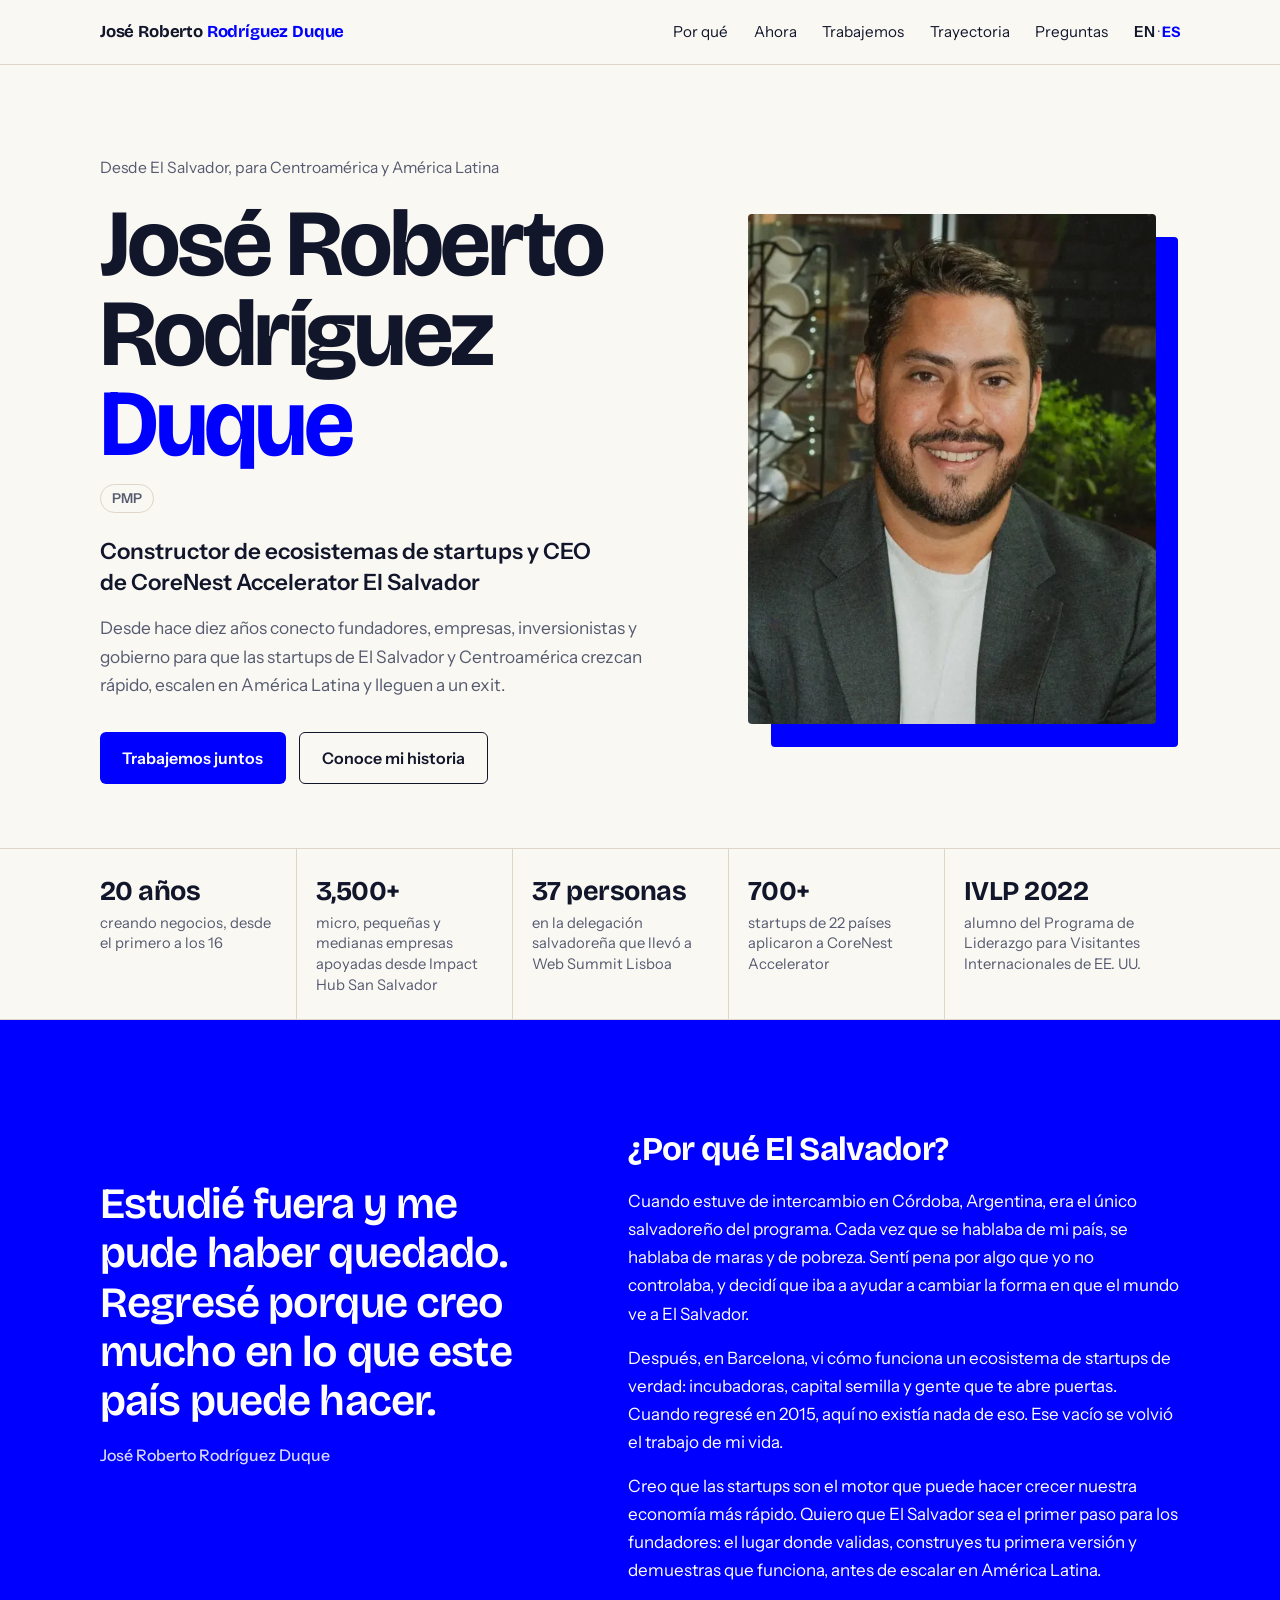
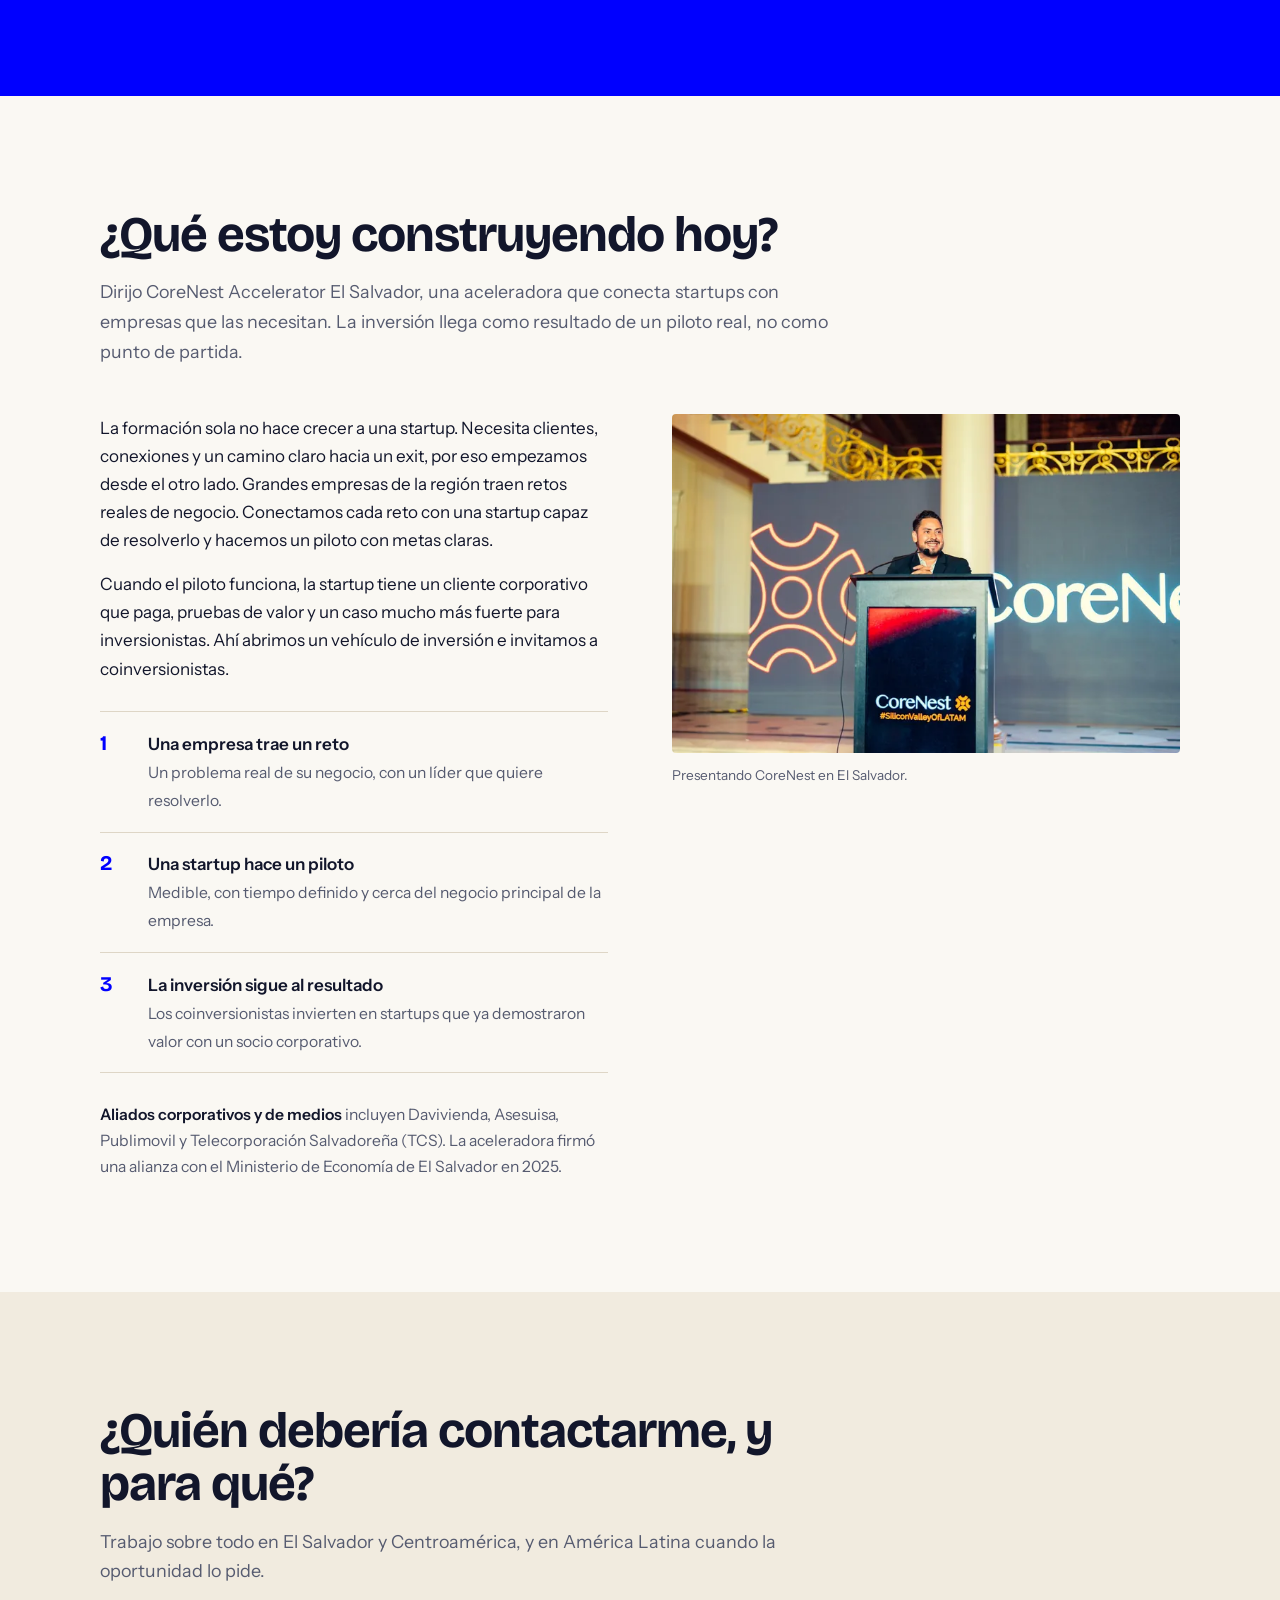
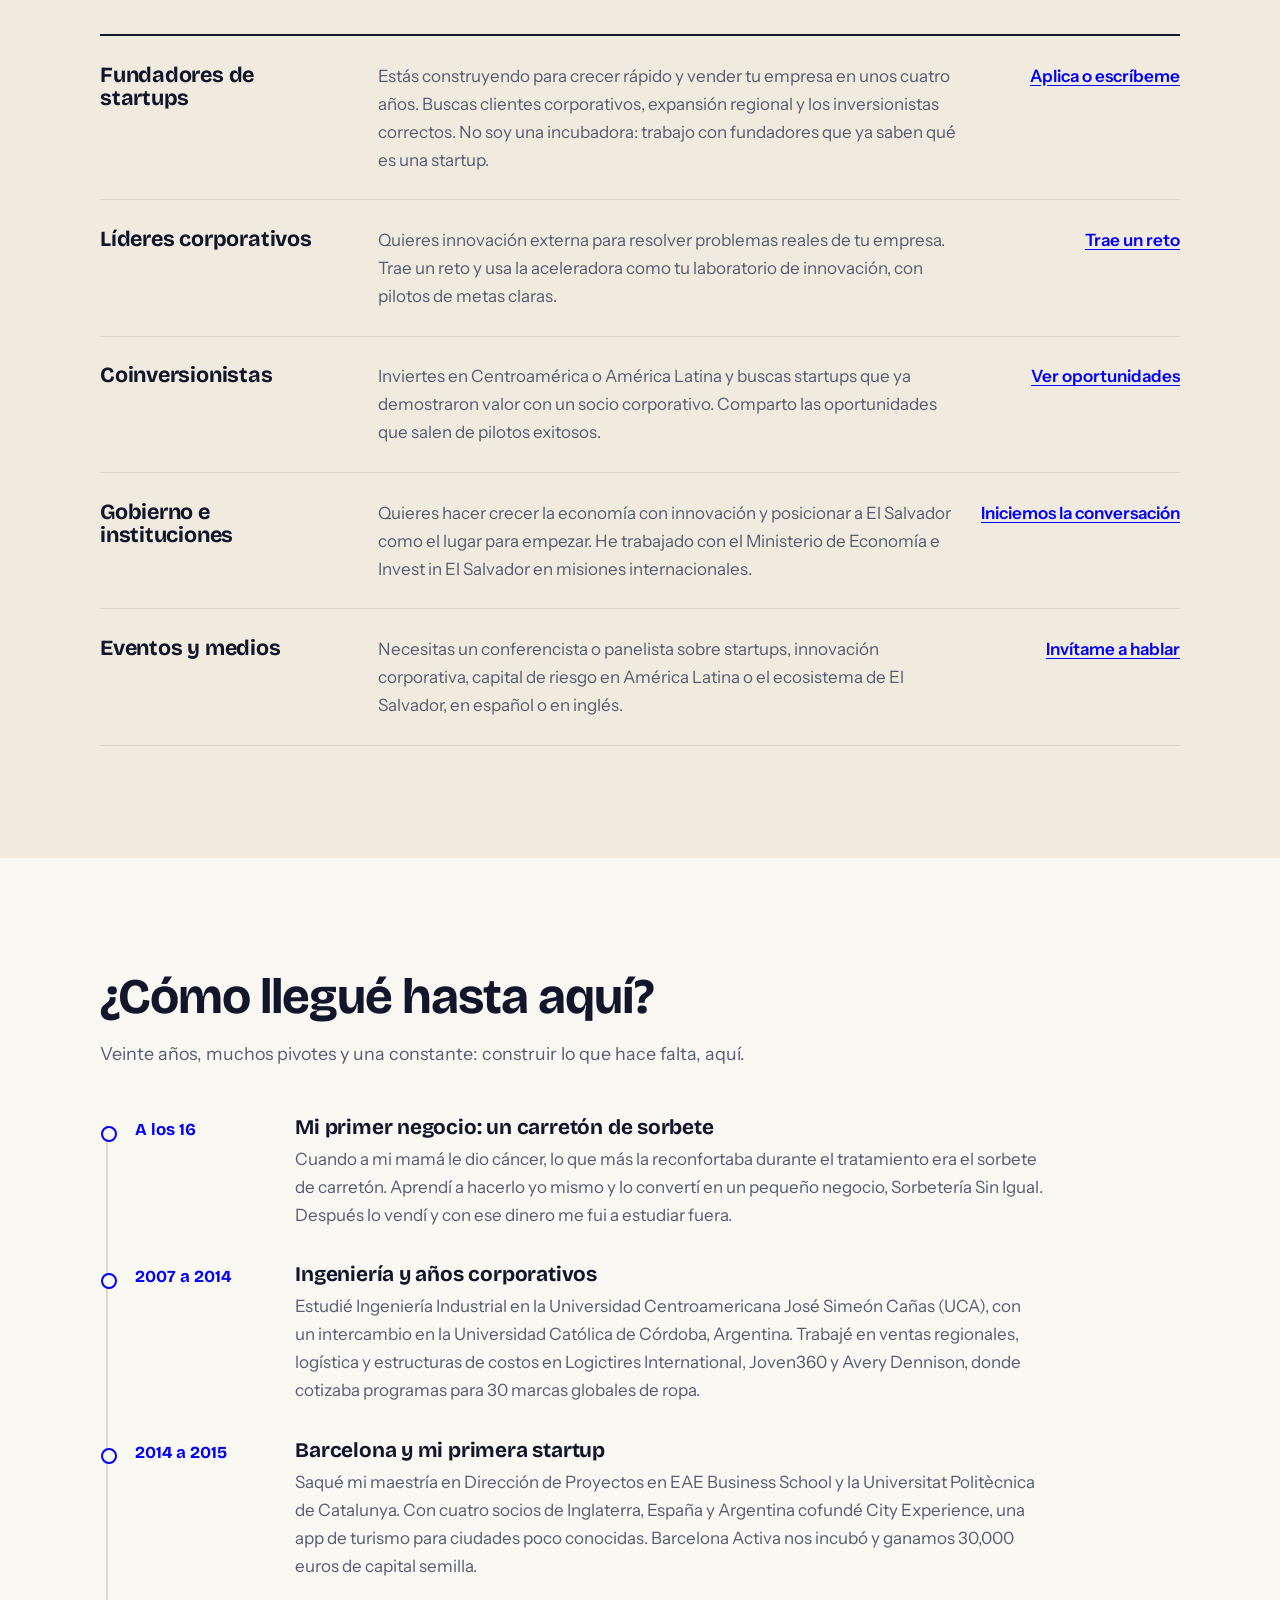
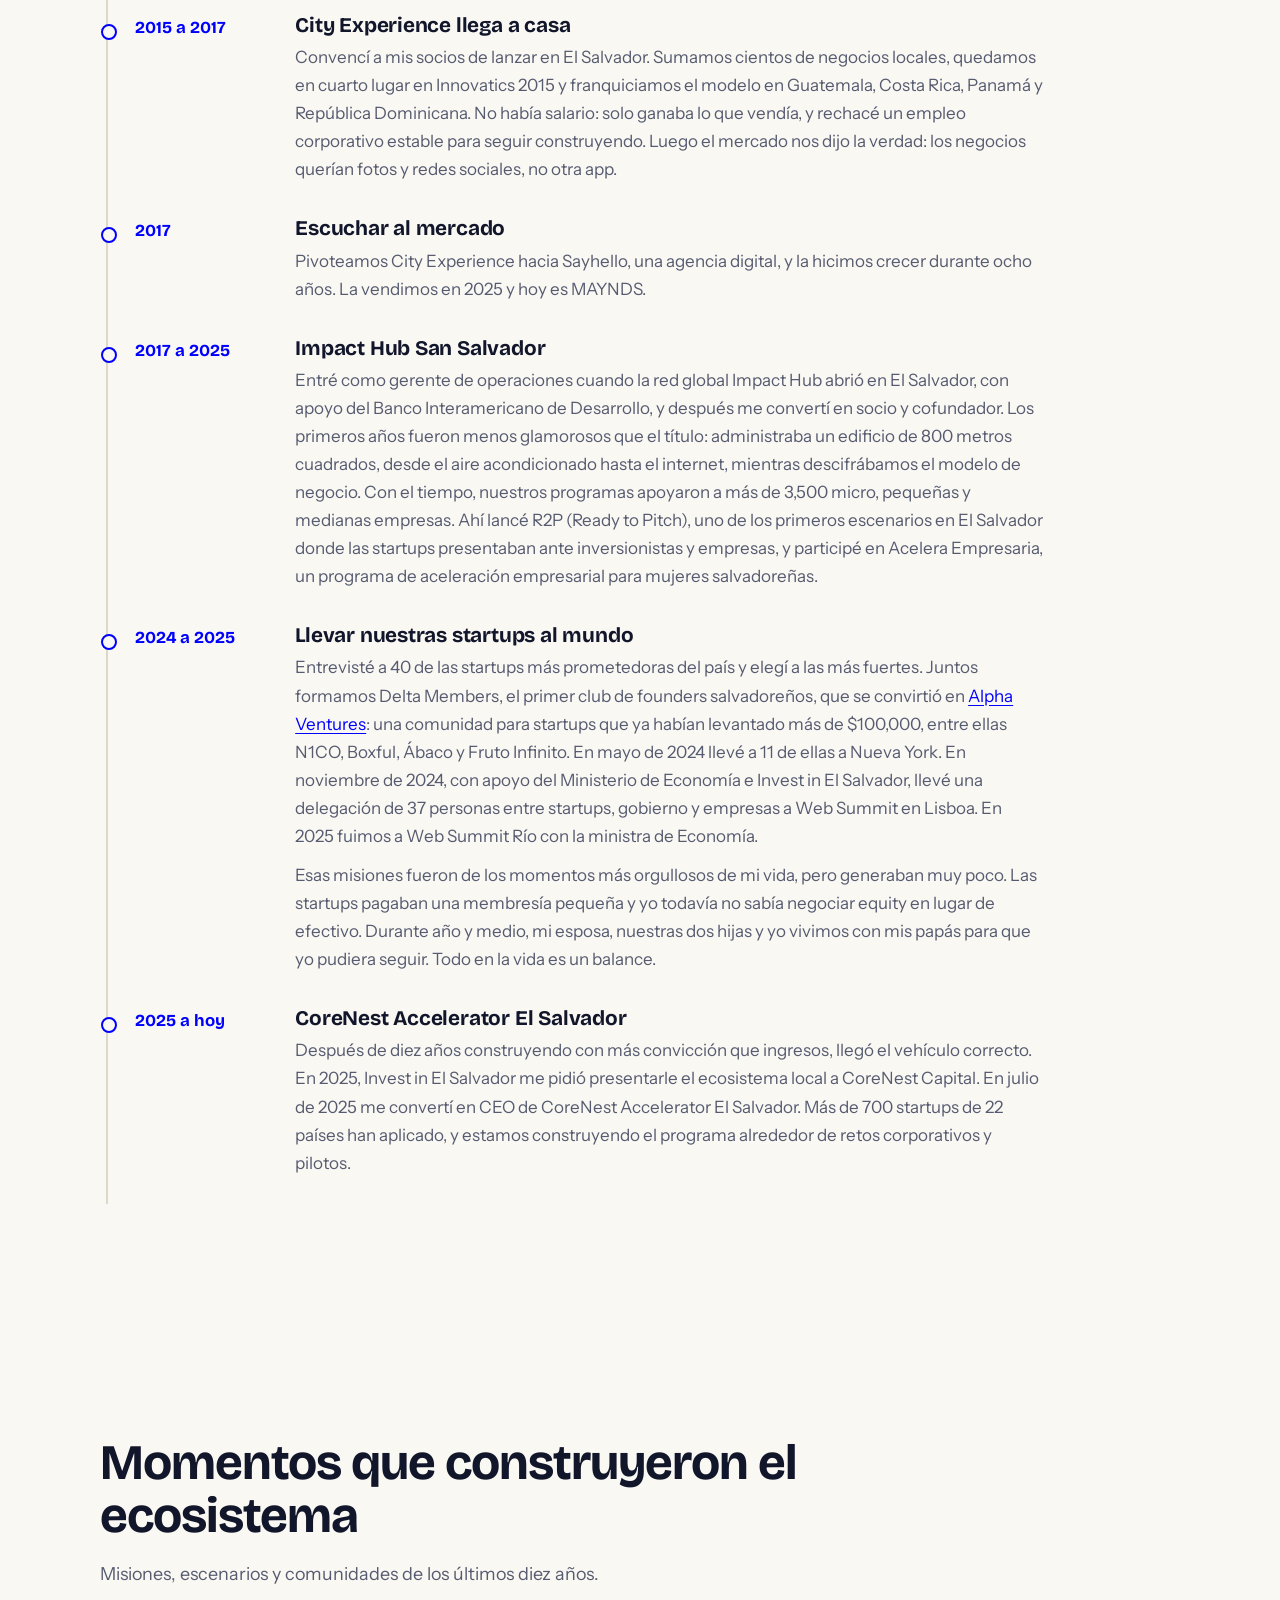
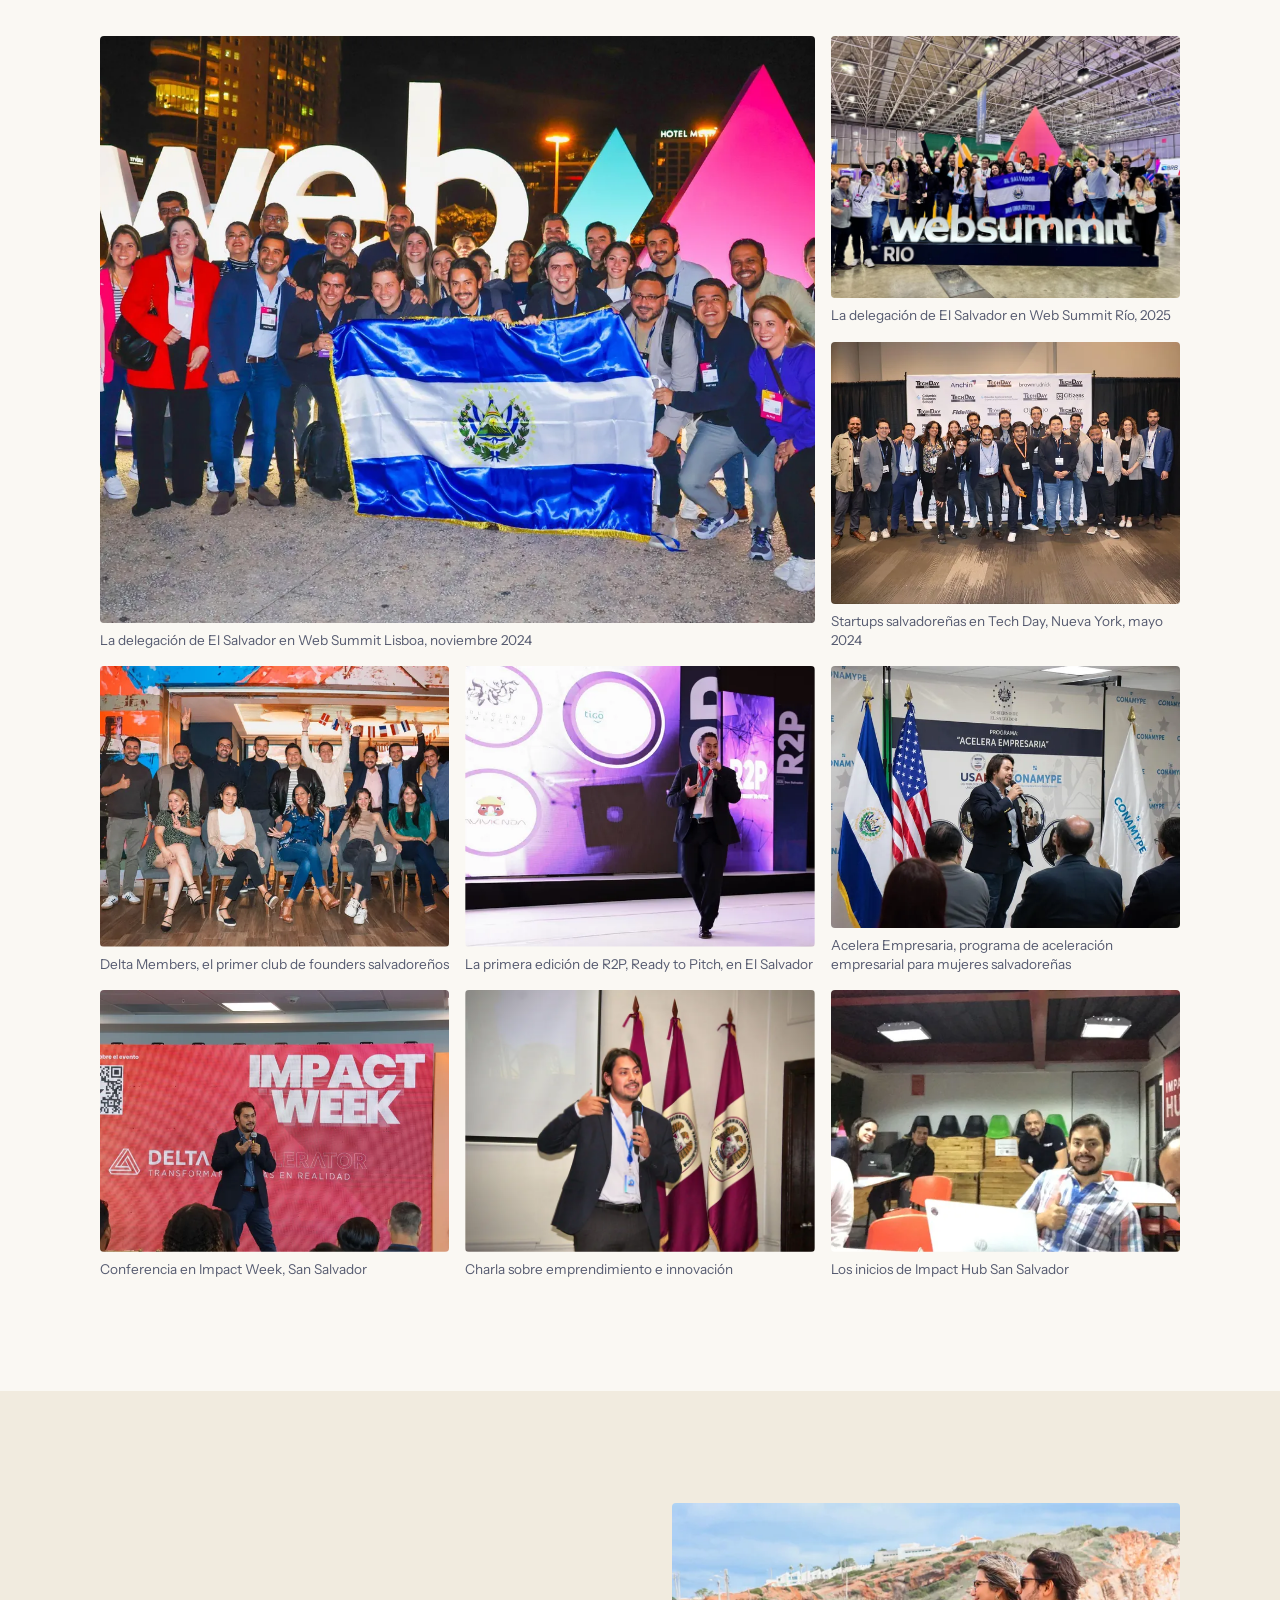
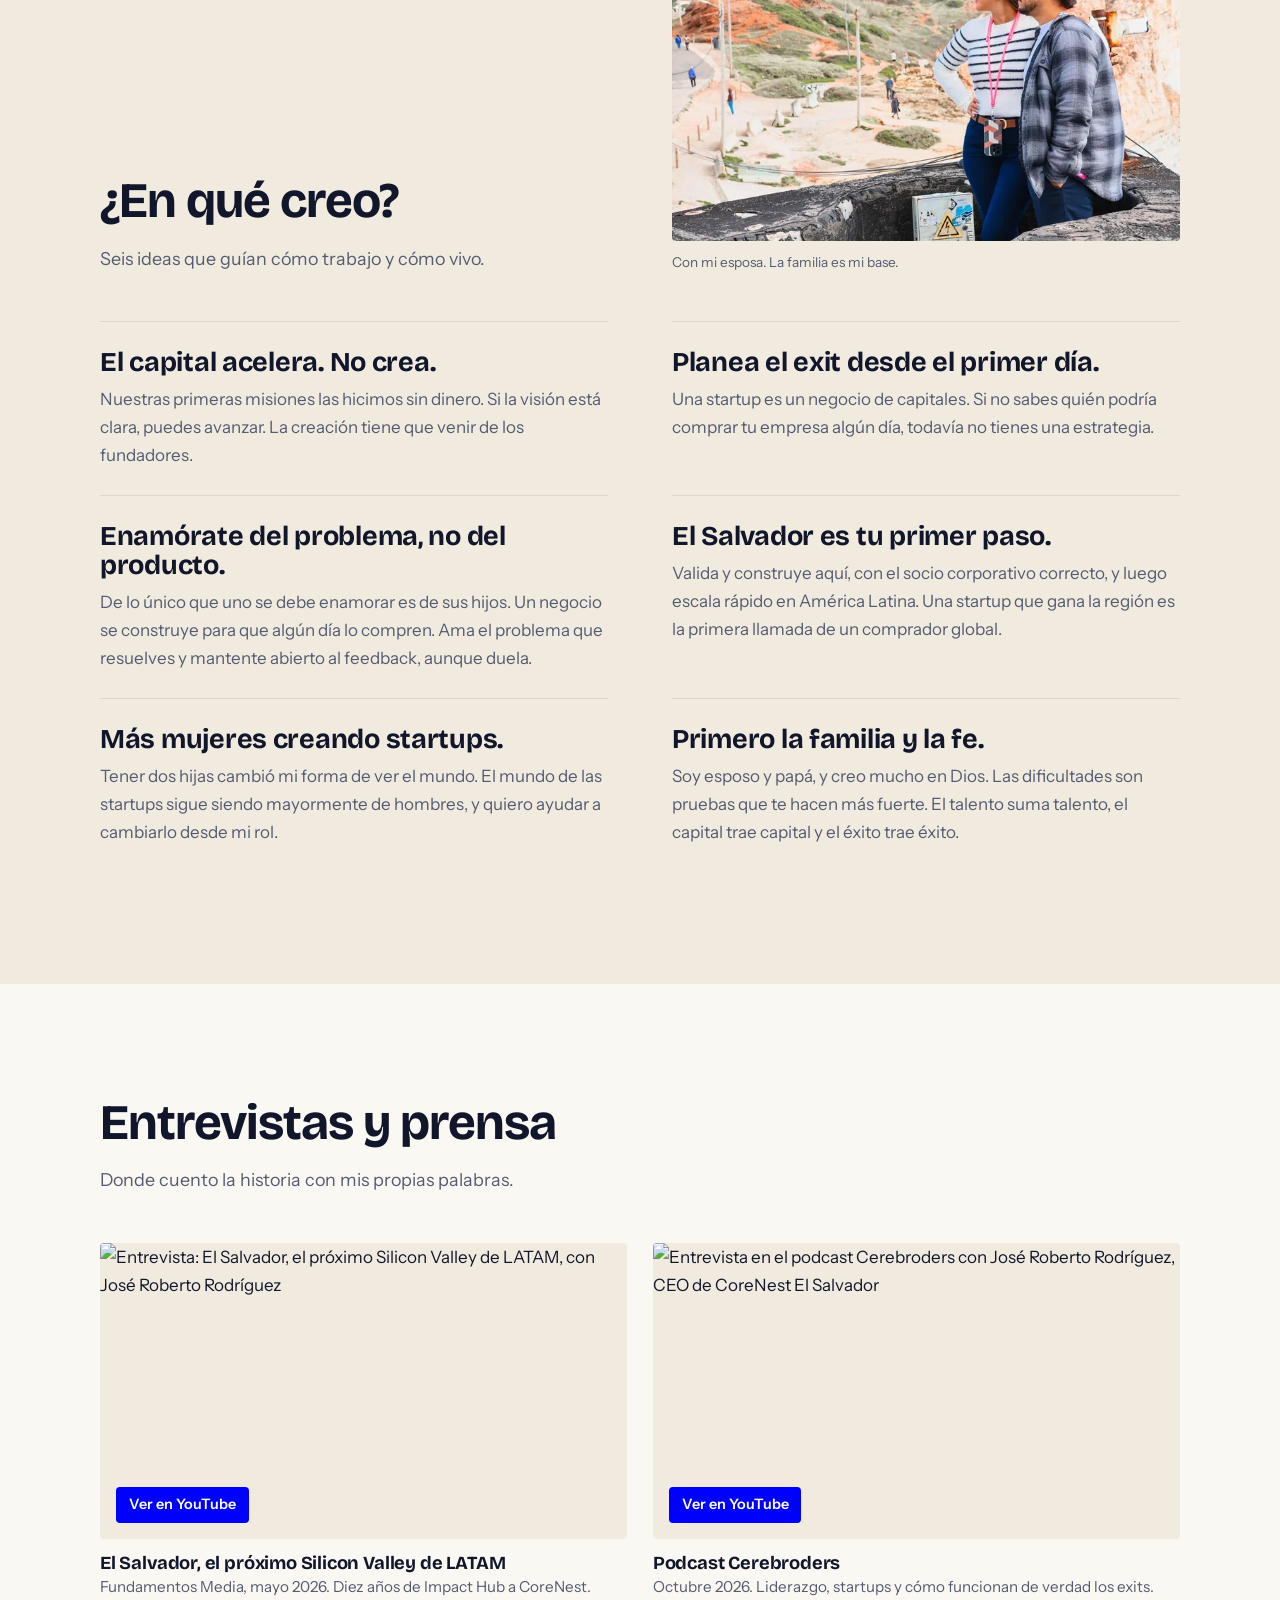
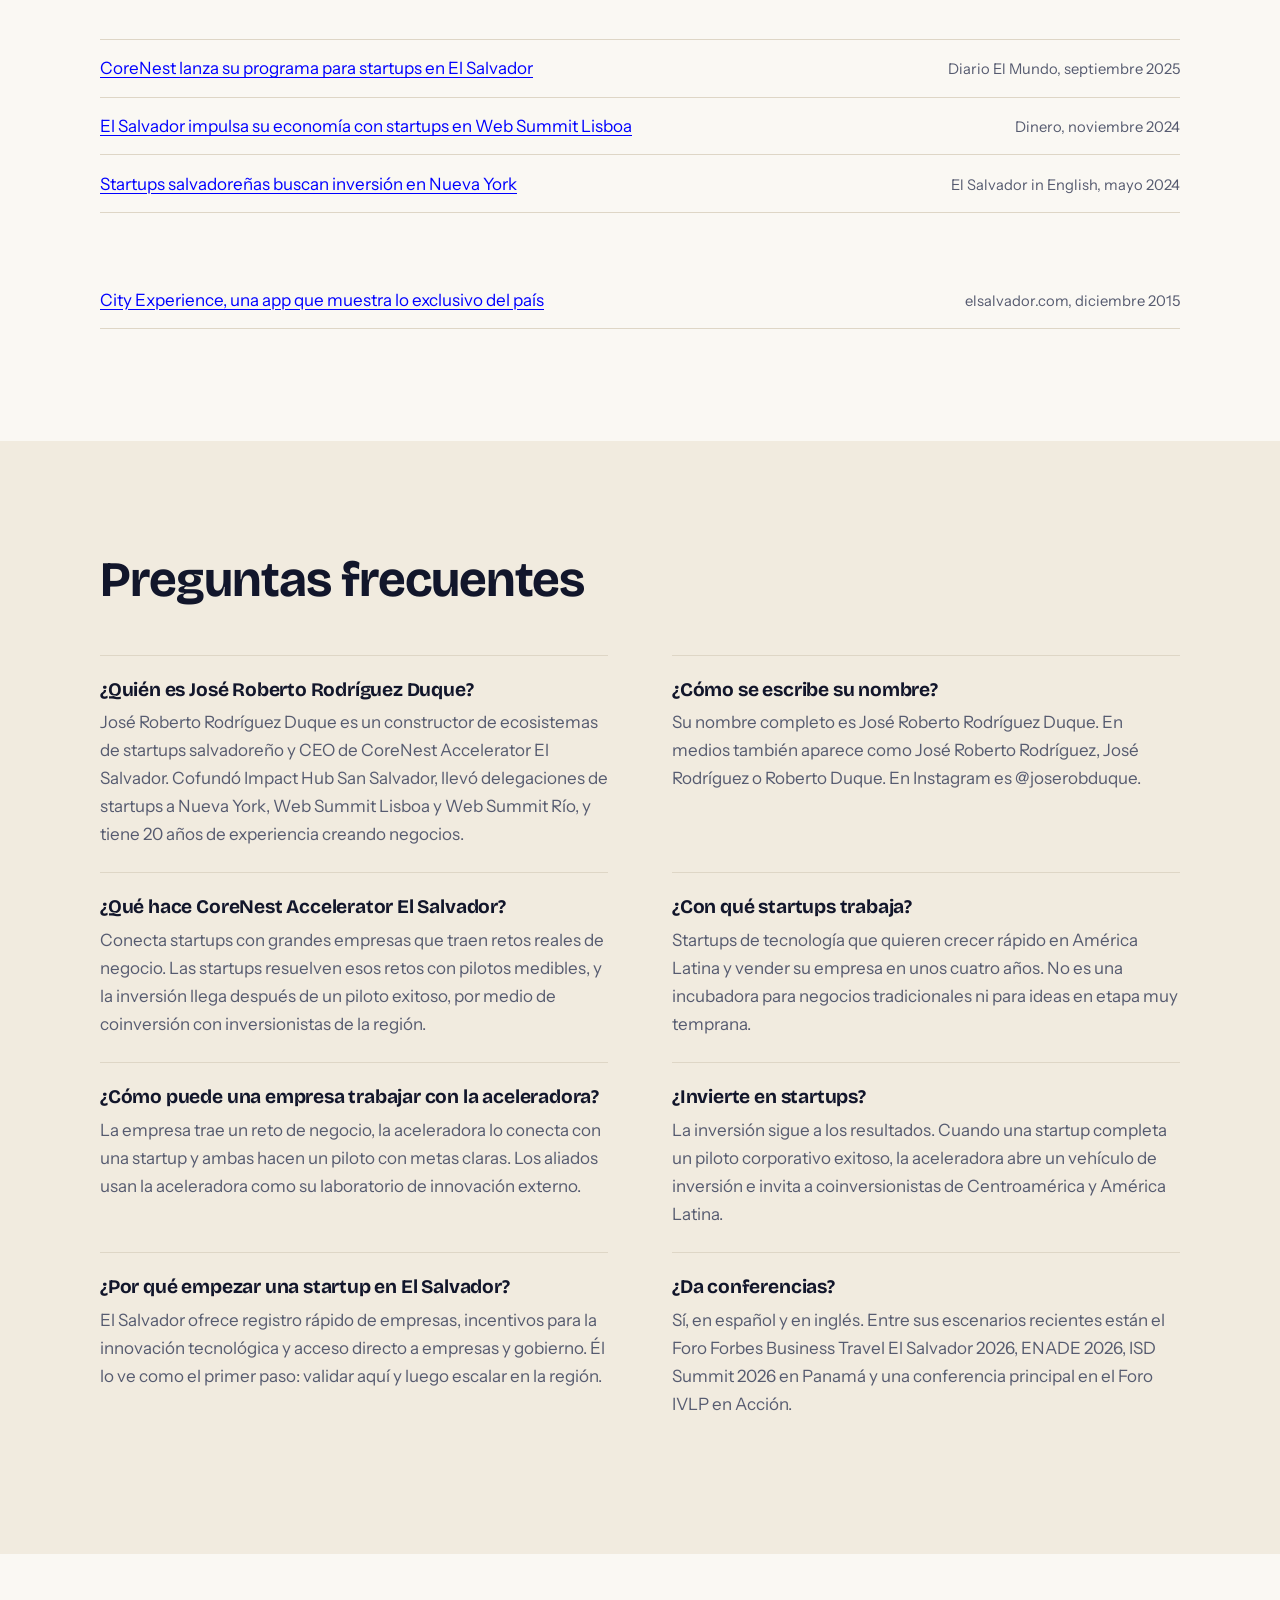
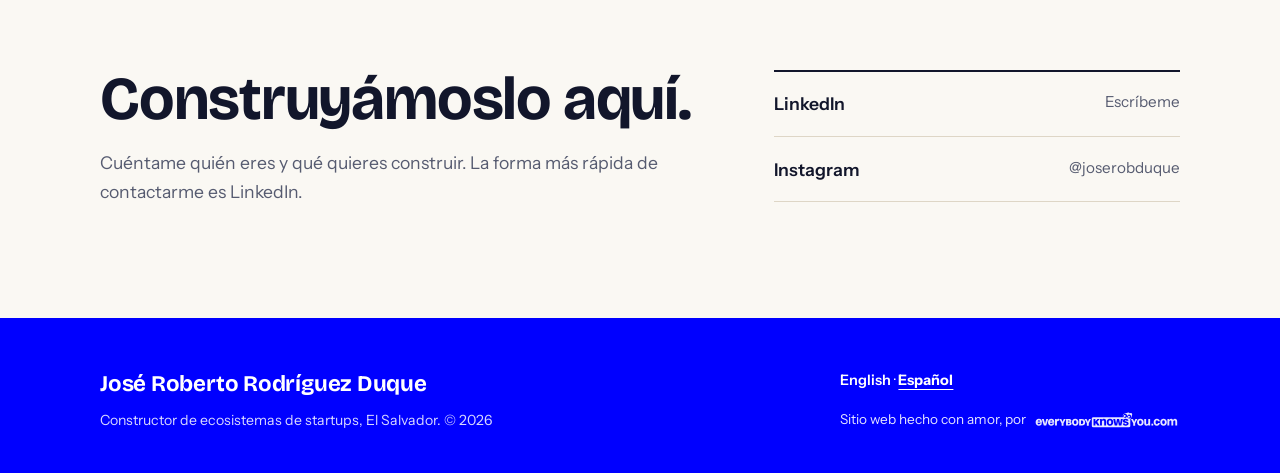
==== es/index.html @ a03b47cd "Add scroll animations Co-Authored-By: Claude Opus 5.5 <noreply@anthropic.com> Claude-Session: https:" ====
<!DOCTYPE html>
<html lang="es">
<head>
<meta charset="UTF-8">
<meta name="viewport" content="width=device-width, initial-scale=1.0">
<script>(function(d){if(!matchMedia('(prefers-reduced-motion: reduce)').matches&&'IntersectionObserver' in window){d.classList.add('motion');setTimeout(function(){if(!d.classList.contains('motion-ready'))d.classList.remove('motion')},2500)}})(document.documentElement)</script>
<title>José Roberto Rodríguez Duque, constructor de ecosistemas</title>
<meta name="description" content="Aceleradora de startups y ecosistema de innovación en El Salvador. José Roberto Rodríguez Duque conecta fundadores, empresas e inversionistas en LATAM.">
<meta name="keywords" content="José Roberto Rodríguez Duque, José Roberto Rodríguez, Roberto Duque, CoreNest Accelerator El Salvador, aceleradora de startups El Salvador, ecosistema de startups Centroamérica, innovación corporativa El Salvador, Impact Hub San Salvador, startup accelerator El Salvador">
<link rel="canonical" href="https://joserobertoduque.com/es/">
<link rel="alternate" hreflang="en" href="https://joserobertoduque.com/">
<link rel="alternate" hreflang="es" href="https://joserobertoduque.com/es/">
<link rel="alternate" hreflang="es-SV" href="https://joserobertoduque.com/es/">
<link rel="alternate" hreflang="x-default" href="https://joserobertoduque.com/">
<meta property="og:title" content="José Roberto Rodríguez Duque, constructor de ecosistemas">
<meta property="og:description" content="Conecta fundadores, empresas, inversionistas y gobierno para que las startups de El Salvador y Centroamérica crezcan rápido y lleguen a un exit.">
<meta property="og:type" content="profile">
<meta property="og:url" content="https://joserobertoduque.com/es/">
<meta property="og:image" content="https://joserobertoduque.com/assets/images/social-share/social-share-jose-roberto-rodriguez-duque-joserobertoduque.com.jpg">
<meta property="og:image:width" content="1200">
<meta property="og:image:height" content="630">
<meta property="og:image:alt" content="José Roberto Rodríguez Duque, constructor de ecosistemas de startups en El Salvador">
<meta property="og:site_name" content="José Roberto Rodríguez Duque">
<meta property="og:locale" content="es_SV">
<meta property="og:locale:alternate" content="en_US">
<meta name="twitter:card" content="summary_large_image">
<meta name="twitter:title" content="José Roberto Rodríguez Duque, constructor de ecosistemas">
<meta name="twitter:description" content="Conecta fundadores, empresas, inversionistas y gobierno para que las startups de El Salvador y Centroamérica crezcan rápido y lleguen a un exit.">
<meta name="twitter:image" content="https://joserobertoduque.com/assets/images/social-share/social-share-jose-roberto-rodriguez-duque-joserobertoduque.com.jpg">
<meta name="robots" content="index, follow, max-image-preview:large, max-snippet:-1, max-video-preview:-1">
<meta name="author" content="José Roberto Rodríguez Duque">
<meta name="theme-color" content="#0000FF">
<meta name="geo.region" content="SV">
<meta name="geo.placename" content="El Salvador">
<meta http-equiv="content-language" content="es">
<link rel="icon" href="../favicon.ico" sizes="any">
<link rel="icon" type="image/png" sizes="32x32" href="../favicon-32x32.png">
<link rel="icon" type="image/png" sizes="16x16" href="../favicon-16x16.png">
<link rel="apple-touch-icon" sizes="180x180" href="../apple-touch-icon.png">
<link rel="manifest" href="../site.webmanifest">
<link rel="alternate" type="text/plain" title="llms.txt" href="https://joserobertoduque.com/llms.txt">
<link rel="preload" as="image" href="../assets/images/hero/hero-jose-roberto-rodriguez-duque-740-joserobertoduque.com.webp" type="image/webp">
<link rel="preconnect" href="https://fonts.googleapis.com">
<link rel="preconnect" href="https://fonts.gstatic.com" crossorigin>
<link rel="preload" as="style" href="https://fonts.googleapis.com/css2?family=Bricolage+Grotesque:opsz,wght@12..96,600;12..96,700&family=Instrument+Sans:wght@400;500;600&display=swap">
<link rel="stylesheet" href="https://fonts.googleapis.com/css2?family=Bricolage+Grotesque:opsz,wght@12..96,600;12..96,700&family=Instrument+Sans:wght@400;500;600&display=swap" media="print" onload="this.media='all'">
<noscript><link rel="stylesheet" href="https://fonts.googleapis.com/css2?family=Bricolage+Grotesque:opsz,wght@12..96,600;12..96,700&family=Instrument+Sans:wght@400;500;600&display=swap"></noscript>
<link rel="stylesheet" href="../assets/css/tokens.css">
<link rel="stylesheet" href="../assets/css/styles.css">
<!--JSONLD-START-->
<script type="application/ld+json">
{
 "@context": "https://schema.org",
 "@graph": [
  {
   "@type": "Person",
   "@id": "https://joserobertoduque.com/#person",
   "name": "José Roberto Rodríguez Duque",
   "givenName": "José Roberto",
   "familyName": "Rodríguez Duque",
   "alternateName": [
    "José Roberto Rodríguez",
    "José Rodríguez",
    "Roberto Duque",
    "Jose Roberto Rodriguez Duque",
    "joserobduque"
   ],
   "honorificSuffix": "PMP",
   "jobTitle": "CEO, CoreNest Accelerator El Salvador",
   "worksFor": {
    "@type": "Organization",
    "name": "CoreNest Accelerator El Salvador",
    "url": "https://corenest.com/sv"
   },
   "nationality": {
    "@type": "Country",
    "name": "El Salvador"
   },
   "homeLocation": {
    "@type": "Place",
    "address": {
     "@type": "PostalAddress",
     "addressCountry": "SV"
    }
   },
   "url": "https://joserobertoduque.com/",
   "image": "https://joserobertoduque.com/assets/images/hero/hero-jose-roberto-rodriguez-duque-740-joserobertoduque.com.webp",
   "sameAs": [
    "https://www.linkedin.com/in/jos%C3%A9-roberto-rodr%C3%ADguez-duque-pmp-37514367/",
    "https://www.instagram.com/joserobduque/"
   ],
   "alumniOf": [
    {
     "@type": "CollegeOrUniversity",
     "name": "Universidad Centroamericana José Simeón Cañas (UCA)"
    },
    {
     "@type": "CollegeOrUniversity",
     "name": "Universidad Católica de Córdoba"
    },
    {
     "@type": "CollegeOrUniversity",
     "name": "EAE Business School"
    },
    {
     "@type": "CollegeOrUniversity",
     "name": "Universitat Politècnica de Catalunya"
    }
   ],
   "hasCredential": {
    "@type": "EducationalOccupationalCredential",
    "name": "Project Management Professional (PMP)"
   },
   "award": [
    "Top 100 Referentes Iberoamericanos del ecosistema startup, Global Startups (2026)"
   ],
   "knowsAbout": [
    "Startup acceleration",
    "Startup ecosystems",
    "Corporate innovation",
    "Corporate venture pilots",
    "Venture capital in Latin America",
    "Startup exits",
    "Entrepreneurship in El Salvador",
    "Central America"
   ],
   "knowsLanguage": [
    "es",
    "en"
   ],
   "subjectOf": [
    {
     "@id": "https://joserobertoduque.com/#video-fundamentos"
    },
    {
     "@id": "https://joserobertoduque.com/#video-cerebroders"
    }
   ],
   "description": "Constructor de ecosistemas de startups salvadoreño y CEO de CoreNest Accelerator El Salvador. Cofundador de Impact Hub San Salvador. Conecta fundadores, empresas, inversionistas y gobierno para que las startups de El Salvador y Centroamérica crezcan rápido, escalen en América Latina y lleguen a un exit.",
   "disambiguatingDescription": "Líder de aceleración de startups en El Salvador (CoreNest Accelerator El Salvador, Impact Hub San Salvador); distinto de otras personas llamadas José Roberto Rodríguez."
  },
  {
   "@type": "ProfessionalService",
   "@id": "https://joserobertoduque.com/#service",
   "name": "José Roberto Rodríguez Duque",
   "description": "Aceleración de startups, innovación corporativa con pilotos de startups, oportunidades de coinversión, misiones internacionales del ecosistema y conferencias, desde El Salvador para Centroamérica y América Latina.",
   "url": "https://joserobertoduque.com/",
   "image": "https://joserobertoduque.com/assets/images/social-share/social-share-jose-roberto-rodriguez-duque-joserobertoduque.com.jpg",
   "founder": {
    "@id": "https://joserobertoduque.com/#person"
   },
   "provider": {
    "@id": "https://joserobertoduque.com/#person"
   },
   "address": {
    "@type": "PostalAddress",
    "addressCountry": "SV",
    "addressRegion": "La Libertad",
    "addressLocality": "Antiguo Cuscatlán"
   },
   "areaServed": [
    {
     "@type": "Country",
     "name": "El Salvador"
    },
    {
     "@type": "Place",
     "name": "Central America"
    },
    {
     "@type": "Place",
     "name": "Latin America"
    }
   ],
   "availableLanguage": [
    "es",
    "en"
   ],
   "priceRange": "On request",
   "hasOfferCatalog": {
    "@type": "OfferCatalog",
    "@id": "https://joserobertoduque.com/#catalog-es",
    "name": "Servicios",
    "itemListElement": [
     {
      "@type": "Offer",
      "itemOffered": {
       "@type": "Service",
       "name": "Aceleración de startups",
       "description": "Aceleración para startups de tecnología que quieren crecer rápido en América Latina y llegar a un exit en unos cuatro años.",
       "provider": {
        "@id": "https://joserobertoduque.com/#person"
       }
      }
     },
     {
      "@type": "Offer",
      "itemOffered": {
       "@type": "Service",
       "name": "Innovación corporativa con startups",
       "description": "Las empresas traen retos reales de negocio y usan la aceleradora como su laboratorio de innovación externo, con pilotos medibles.",
       "provider": {
        "@id": "https://joserobertoduque.com/#person"
       }
      }
     },
     {
      "@type": "Offer",
      "itemOffered": {
       "@type": "Service",
       "name": "Coinversión en startups validadas",
       "description": "Oportunidades para inversionistas de Centroamérica y América Latina: startups que completaron un piloto corporativo exitoso.",
       "provider": {
        "@id": "https://joserobertoduque.com/#person"
       }
      }
     },
     {
      "@type": "Offer",
      "itemOffered": {
       "@type": "Service",
       "name": "Misiones y delegaciones del ecosistema",
       "description": "Delegaciones de startups, gobierno y empresas a eventos globales y centros de inversión como Nueva York, Web Summit Lisboa y Web Summit Río.",
       "provider": {
        "@id": "https://joserobertoduque.com/#person"
       }
      }
     },
     {
      "@type": "Offer",
      "itemOffered": {
       "@type": "Service",
       "name": "Conferencias y paneles",
       "description": "Conferencias y paneles en español e inglés sobre startups, innovación corporativa, capital de riesgo en América Latina y el ecosistema de El Salvador.",
       "provider": {
        "@id": "https://joserobertoduque.com/#person"
       }
      }
     }
    ]
   }
  },
  {
   "@type": "WebSite",
   "@id": "https://joserobertoduque.com/#website",
   "url": "https://joserobertoduque.com/",
   "name": "José Roberto Rodríguez Duque",
   "inLanguage": [
    "en",
    "es"
   ],
   "publisher": {
    "@id": "https://joserobertoduque.com/#person"
   },
   "about": {
    "@id": "https://joserobertoduque.com/#person"
   }
  },
  {
   "@type": "ProfilePage",
   "@id": "https://joserobertoduque.com/es/#webpage",
   "url": "https://joserobertoduque.com/es/",
   "name": "José Roberto Rodríguez Duque, constructor de ecosistemas",
   "inLanguage": "es",
   "isPartOf": {
    "@id": "https://joserobertoduque.com/#website"
   },
   "mainEntity": {
    "@id": "https://joserobertoduque.com/#person"
   },
   "about": {
    "@id": "https://joserobertoduque.com/#person"
   },
   "dateModified": "2026-10-19"
  },
  {
   "@type": "FAQPage",
   "@id": "https://joserobertoduque.com/es/#faq",
   "inLanguage": "es",
   "mainEntity": [
    {
     "@type": "Question",
     "name": "¿Quién es José Roberto Rodríguez Duque?",
     "acceptedAnswer": {
      "@type": "Answer",
      "text": "José Roberto Rodríguez Duque es un constructor de ecosistemas de startups salvadoreño y CEO de CoreNest Accelerator El Salvador. Cofundó Impact Hub San Salvador, llevó delegaciones de startups a Nueva York, Web Summit Lisboa y Web Summit Río, y tiene 20 años de experiencia creando negocios."
     }
    },
    {
     "@type": "Question",
     "name": "¿Cómo se escribe su nombre?",
     "acceptedAnswer": {
      "@type": "Answer",
      "text": "Su nombre completo es José Roberto Rodríguez Duque. En medios también aparece como José Roberto Rodríguez, José Rodríguez o Roberto Duque. En Instagram es @joserobduque."
     }
    },
    {
     "@type": "Question",
     "name": "¿Qué hace CoreNest Accelerator El Salvador?",
     "acceptedAnswer": {
      "@type": "Answer",
      "text": "Conecta startups con grandes empresas que traen retos reales de negocio. Las startups resuelven esos retos con pilotos medibles, y la inversión llega después de un piloto exitoso, por medio de coinversión con inversionistas de la región."
     }
    },
    {
     "@type": "Question",
     "name": "¿Con qué startups trabaja?",
     "acceptedAnswer": {
      "@type": "Answer",
      "text": "Startups de tecnología que quieren crecer rápido en América Latina y vender su empresa en unos cuatro años. No es una incubadora para negocios tradicionales ni para ideas en etapa muy temprana."
     }
    },
    {
     "@type": "Question",
     "name": "¿Cómo puede una empresa trabajar con la aceleradora?",
     "acceptedAnswer": {
      "@type": "Answer",
      "text": "La empresa trae un reto de negocio, la aceleradora lo conecta con una startup y ambas hacen un piloto con metas claras. Los aliados usan la aceleradora como su laboratorio de innovación externo."
     }
    },
    {
     "@type": "Question",
     "name": "¿Invierte en startups?",
     "acceptedAnswer": {
      "@type": "Answer",
      "text": "La inversión sigue a los resultados. Cuando una startup completa un piloto corporativo exitoso, la aceleradora abre un vehículo de inversión e invita a coinversionistas de Centroamérica y América Latina."
     }
    },
    {
     "@type": "Question",
     "name": "¿Por qué empezar una startup en El Salvador?",
     "acceptedAnswer": {
      "@type": "Answer",
      "text": "El Salvador ofrece registro rápido de empresas, incentivos para la innovación tecnológica y acceso directo a empresas y gobierno. Él lo ve como el primer paso: validar aquí y luego escalar en la región."
     }
    },
    {
     "@type": "Question",
     "name": "¿Da conferencias?",
     "acceptedAnswer": {
      "@type": "Answer",
      "text": "Sí, en español y en inglés. Entre sus escenarios recientes están el Foro Forbes Business Travel El Salvador 2026, ENADE 2026, ISD Summit 2026 en Panamá y una conferencia principal en el Foro IVLP en Acción."
     }
    }
   ]
  },
  {
   "@type": "VideoObject",
   "@id": "https://joserobertoduque.com/#video-fundamentos",
   "name": "El Salvador, el Próximo Silicon Valley de LATAM con José Roberto Rodríguez",
   "description": "Fundamentos Media interview with José Roberto Rodríguez, CEO of CoreNest Accelerator El Salvador, on ten years from Impact Hub to CoreNest.",
   "thumbnailUrl": "https://i.ytimg.com/vi/S8ynOqQCyYk/hqdefault.jpg",
   "uploadDate": "2026-05-26",
   "duration": "PT49M45S",
   "contentUrl": "https://www.youtube.com/watch?v=S8ynOqQCyYk",
   "embedUrl": "https://www.youtube.com/embed/S8ynOqQCyYk",
   "inLanguage": "es",
   "about": {
    "@id": "https://joserobertoduque.com/#person"
   }
  },
  {
   "@type": "VideoObject",
   "@id": "https://joserobertoduque.com/#video-cerebroders",
   "name": "CEREBRODERS | José Roberto Rodriguez CEO Corenest El Salvador",
   "description": "Cerebroders podcast with José Roberto Rodríguez on leadership, startups, digital transformation and how exits work.",
   "thumbnailUrl": "https://i.ytimg.com/vi/lg8qRNX24Uw/hqdefault.jpg",
   "uploadDate": "2026-10-07",
   "duration": "PT30M38S",
   "contentUrl": "https://www.youtube.com/watch?v=lg8qRNX24Uw",
   "embedUrl": "https://www.youtube.com/embed/lg8qRNX24Uw",
   "inLanguage": "es",
   "about": {
    "@id": "https://joserobertoduque.com/#person"
   }
  }
 ]
}
</script>
<!--JSONLD-END-->
</head>
<body>
<a class="skip" href="#main">Ir al contenido</a>

<header class="site-header">
  <div class="wrap">
    <a class="brand" href="index.html">José Roberto <span>Rodríguez Duque</span></a>
    <nav class="nav" aria-label="Principal">
      <a class="nav-link" href="#por-que">Por qué</a>
      <a class="nav-link" href="#ahora">Ahora</a>
      <a class="nav-link" href="#trabajemos">Trabajemos</a>
      <a class="nav-link" href="#trayectoria">Trayectoria</a>
      <a class="nav-link" href="#preguntas">Preguntas</a>
      <div class="lang"><a href="../index.html" hreflang="en" lang="en">EN</a> · <span class="active">ES</span></div>
    </nav>
  </div>
</header>

<main id="main">

<section class="hero" aria-labelledby="hero-name">
  <div class="wrap">
    <div>
      <p class="place">Desde El Salvador, para Centroamérica y América Latina</p>
      <h1 id="hero-name"><span class="l">José Roberto </span><span class="l">Rodríguez </span><span class="l">Duque</span></h1>
      <span class="cred" title="Project Management Professional">PMP</span>
      <h2>Constructor de ecosistemas de startups y CEO de CoreNest Accelerator El Salvador</h2>
      <p class="lede">Desde hace diez años conecto fundadores, empresas, inversionistas y gobierno para que las startups de El Salvador y Centroamérica crezcan rápido, escalen en América Latina y lleguen a un exit.</p>
      <div class="actions">
        <a class="btn btn-primary" href="#trabajemos">Trabajemos juntos</a>
        <a class="btn btn-ghost" href="#trayectoria">Conoce mi historia</a>
      </div>
    </div>
    <figure class="portrait">
      <picture>
        <source type="image/webp" media="(max-width:600px)" srcset="../assets/images/hero/hero-jose-roberto-rodriguez-duque-480-joserobertoduque.com.webp">
        <img src="../assets/images/hero/hero-jose-roberto-rodriguez-duque-740-joserobertoduque.com.webp" width="740" height="925" fetchpriority="high" alt="José Roberto Rodríguez Duque, constructor de ecosistemas de startups, sonriendo en un café en El Salvador">
      </picture>
    </figure>
  </div>
</section>

<section class="facts" aria-label="En resumen">
  <div class="wrap">
    <ul>
      <li><strong>20 años</strong>creando negocios, desde el primero a los 16</li>
      <li><strong>3,500+</strong>micro, pequeñas y medianas empresas apoyadas desde Impact Hub San Salvador</li>
      <li><strong>37 personas</strong>en la delegación salvadoreña que llevó a Web Summit Lisboa</li>
      <li><strong>700+</strong>startups de 22 países aplicaron a CoreNest Accelerator</li>
      <li><strong>IVLP 2022</strong>alumno del Programa de Liderazgo para Visitantes Internacionales de EE. UU.</li>
    </ul>
  </div>
</section>

<section class="why section" id="por-que" aria-labelledby="why-title">
  <div class="wrap">
    <blockquote>
      <p>Estudié fuera y me pude haber quedado. Regresé porque creo mucho en lo que este país puede hacer.</p>
      <footer>José Roberto Rodríguez Duque</footer>
    </blockquote>
    <div>
      <h2 id="why-title">¿Por qué El Salvador?</h2>
      <p>Cuando estuve de intercambio en Córdoba, Argentina, era el único salvadoreño del programa. Cada vez que se hablaba de mi país, se hablaba de maras y de pobreza. Sentí pena por algo que yo no controlaba, y decidí que iba a ayudar a cambiar la forma en que el mundo ve a El Salvador.</p>
      <p>Después, en Barcelona, vi cómo funciona un ecosistema de startups de verdad: incubadoras, capital semilla y gente que te abre puertas. Cuando regresé en 2015, aquí no existía nada de eso. Ese vacío se volvió el trabajo de mi vida.</p>
      <p>Creo que las startups son el motor que puede hacer crecer nuestra economía más rápido. Quiero que El Salvador sea el primer paso para los fundadores: el lugar donde validas, construyes tu primera versión y demuestras que funciona, antes de escalar en América Latina.</p>
    </div>
  </div>
</section>

<section class="section" id="ahora" aria-labelledby="now-title">
  <div class="wrap">
    <div class="section-head">
      <h2 id="now-title">¿Qué estoy construyendo hoy?</h2>
      <p>Dirijo CoreNest Accelerator El Salvador, una aceleradora que conecta startups con empresas que las necesitan. La inversión llega como resultado de un piloto real, no como punto de partida.</p>
    </div>
    <div class="now-grid">
      <div>
        <p>La formación sola no hace crecer a una startup. Necesita clientes, conexiones y un camino claro hacia un exit, por eso empezamos desde el otro lado. Grandes empresas de la región traen retos reales de negocio. Conectamos cada reto con una startup capaz de resolverlo y hacemos un piloto con metas claras.</p>
        <p>Cuando el piloto funciona, la startup tiene un cliente corporativo que paga, pruebas de valor y un caso mucho más fuerte para inversionistas. Ahí abrimos un vehículo de inversión e invitamos a coinversionistas.</p>
        <ol class="steps">
          <li><div><b>Una empresa trae un reto</b><span>Un problema real de su negocio, con un líder que quiere resolverlo.</span></div></li>
          <li><div><b>Una startup hace un piloto</b><span>Medible, con tiempo definido y cerca del negocio principal de la empresa.</span></div></li>
          <li><div><b>La inversión sigue al resultado</b><span>Los coinversionistas invierten en startups que ya demostraron valor con un socio corporativo.</span></div></li>
        </ol>
        <p class="partners"><strong>Aliados corporativos y de medios</strong> incluyen Davivienda, Asesuisa, Publimovil y Telecorporación Salvadoreña (TCS). La aceleradora firmó una alianza con el Ministerio de Economía de El Salvador en 2025.</p>
      </div>
      <figure class="photo">
        <img src="../assets/images/gallery/corenest-el-salvador-stage-jose-roberto-rodriguez-duque-720-joserobertoduque.com.webp" srcset="../assets/images/gallery/corenest-el-salvador-stage-jose-roberto-rodriguez-duque-720-joserobertoduque.com.webp 720w, ../assets/images/gallery/corenest-el-salvador-stage-jose-roberto-rodriguez-duque-1400-joserobertoduque.com.webp 1400w" sizes="(max-width:860px) 100vw, 50vw" width="720" height="480" loading="lazy" alt="José Roberto Rodríguez Duque en el escenario presentando CoreNest en El Salvador">
        <figcaption>Presentando CoreNest en El Salvador.</figcaption>
      </figure>
    </div>
  </div>
</section>

<section class="section alt" id="trabajemos" aria-labelledby="work-title">
  <div class="wrap">
    <div class="section-head">
      <h2 id="work-title">¿Quién debería contactarme, y para qué?</h2>
      <p>Trabajo sobre todo en El Salvador y Centroamérica, y en América Latina cuando la oportunidad lo pide.</p>
    </div>
    <ul class="who">
      <li>
        <h3>Fundadores de startups</h3>
        <p>Estás construyendo para crecer rápido y vender tu empresa en unos cuatro años. Buscas clientes corporativos, expansión regional y los inversionistas correctos. No soy una incubadora: trabajo con fundadores que ya saben qué es una startup.</p>
        <a href="#contacto">Aplica o escríbeme</a>
      </li>
      <li>
        <h3>Líderes corporativos</h3>
        <p>Quieres innovación externa para resolver problemas reales de tu empresa. Trae un reto y usa la aceleradora como tu laboratorio de innovación, con pilotos de metas claras.</p>
        <a href="#contacto">Trae un reto</a>
      </li>
      <li>
        <h3>Coinversionistas</h3>
        <p>Inviertes en Centroamérica o América Latina y buscas startups que ya demostraron valor con un socio corporativo. Comparto las oportunidades que salen de pilotos exitosos.</p>
        <a href="#contacto">Ver oportunidades</a>
      </li>
      <li>
        <h3>Gobierno e instituciones</h3>
        <p>Quieres hacer crecer la economía con innovación y posicionar a El Salvador como el lugar para empezar. He trabajado con el Ministerio de Economía e Invest in El Salvador en misiones internacionales.</p>
        <a href="#contacto">Iniciemos la conversación</a>
      </li>
      <li>
        <h3>Eventos y medios</h3>
        <p>Necesitas un conferencista o panelista sobre startups, innovación corporativa, capital de riesgo en América Latina o el ecosistema de El Salvador, en español o en inglés.</p>
        <a href="#contacto">Invítame a hablar</a>
      </li>
    </ul>
  </div>
</section>

<section class="section" id="trayectoria" aria-labelledby="journey-title">
  <div class="wrap">
    <div class="section-head">
      <h2 id="journey-title">¿Cómo llegué hasta aquí?</h2>
      <p>Veinte años, muchos pivotes y una constante: construir lo que hace falta, aquí.</p>
    </div>
    <ol class="timeline">
      <li>
        <time>A los 16</time>
        <div>
          <h3>Mi primer negocio: un carretón de sorbete</h3>
          <p>Cuando a mi mamá le dio cáncer, lo que más la reconfortaba durante el tratamiento era el sorbete de carretón. Aprendí a hacerlo yo mismo y lo convertí en un pequeño negocio, Sorbetería Sin Igual. Después lo vendí y con ese dinero me fui a estudiar fuera.</p>
        </div>
      </li>
      <li>
        <time>2007 a 2014</time>
        <div>
          <h3>Ingeniería y años corporativos</h3>
          <p>Estudié Ingeniería Industrial en la Universidad Centroamericana José Simeón Cañas (UCA), con un intercambio en la Universidad Católica de Córdoba, Argentina. Trabajé en ventas regionales, logística y estructuras de costos en Logictires International, Joven360 y Avery Dennison, donde cotizaba programas para 30 marcas globales de ropa.</p>
        </div>
      </li>
      <li>
        <time>2014 a 2015</time>
        <div>
          <h3>Barcelona y mi primera startup</h3>
          <p>Saqué mi maestría en Dirección de Proyectos en EAE Business School y la Universitat Politècnica de Catalunya. Con cuatro socios de Inglaterra, España y Argentina cofundé City Experience, una app de turismo para ciudades poco conocidas. Barcelona Activa nos incubó y ganamos 30,000 euros de capital semilla.</p>
        </div>
      </li>
      <li>
        <time>2015 a 2017</time>
        <div>
          <h3>City Experience llega a casa</h3>
          <p>Convencí a mis socios de lanzar en El Salvador. Sumamos cientos de negocios locales, quedamos en cuarto lugar en Innovatics 2015 y franquiciamos el modelo en Guatemala, Costa Rica, Panamá y República Dominicana. No había salario: solo ganaba lo que vendía, y rechacé un empleo corporativo estable para seguir construyendo. Luego el mercado nos dijo la verdad: los negocios querían fotos y redes sociales, no otra app.</p>
        </div>
      </li>
      <li>
        <time>2017</time>
        <div>
          <h3>Escuchar al mercado</h3>
          <p>Pivoteamos City Experience hacia Sayhello, una agencia digital, y la hicimos crecer durante ocho años. La vendimos en 2025 y hoy es MAYNDS.</p>
        </div>
      </li>
      <li>
        <time>2017 a 2025</time>
        <div>
          <h3>Impact Hub San Salvador</h3>
          <p>Entré como gerente de operaciones cuando la red global Impact Hub abrió en El Salvador, con apoyo del Banco Interamericano de Desarrollo, y después me convertí en socio y cofundador. Los primeros años fueron menos glamorosos que el título: administraba un edificio de 800 metros cuadrados, desde el aire acondicionado hasta el internet, mientras descifrábamos el modelo de negocio. Con el tiempo, nuestros programas apoyaron a más de 3,500 micro, pequeñas y medianas empresas. Ahí lancé R2P (Ready to Pitch), uno de los primeros escenarios en El Salvador donde las startups presentaban ante inversionistas y empresas, y participé en Acelera Empresaria, un programa de aceleración empresarial para mujeres salvadoreñas.</p>
        </div>
      </li>
      <li>
        <time>2024 a 2025</time>
        <div>
          <h3>Llevar nuestras startups al mundo</h3>
          <p>Entrevisté a 40 de las startups más prometedoras del país y elegí a las más fuertes. Juntos formamos Delta Members, el primer club de founders salvadoreños, que se convirtió en <a href="https://sansalvador.impacthub.net/alpha-ventures" target="_blank" rel="noopener">Alpha Ventures</a>: una comunidad para startups que ya habían levantado más de $100,000, entre ellas N1CO, Boxful, Ábaco y Fruto Infinito. En mayo de 2024 llevé a 11 de ellas a Nueva York. En noviembre de 2024, con apoyo del Ministerio de Economía e Invest in El Salvador, llevé una delegación de 37 personas entre startups, gobierno y empresas a Web Summit en Lisboa. En 2025 fuimos a Web Summit Río con la ministra de Economía.</p>
          <p>Esas misiones fueron de los momentos más orgullosos de mi vida, pero generaban muy poco. Las startups pagaban una membresía pequeña y yo todavía no sabía negociar equity en lugar de efectivo. Durante año y medio, mi esposa, nuestras dos hijas y yo vivimos con mis papás para que yo pudiera seguir. Todo en la vida es un balance.</p>
        </div>
      </li>
      <li>
        <time>2025 a hoy</time>
        <div>
          <h3>CoreNest Accelerator El Salvador</h3>
          <p>Después de diez años construyendo con más convicción que ingresos, llegó el vehículo correcto. En 2025, Invest in El Salvador me pidió presentarle el ecosistema local a CoreNest Capital. En julio de 2025 me convertí en CEO de CoreNest Accelerator El Salvador. Más de 700 startups de 22 países han aplicado, y estamos construyendo el programa alrededor de retos corporativos y pilotos.</p>
        </div>
      </li>
    </ol>
  </div>
</section>

<section class="section" id="momentos" aria-labelledby="moments-title">
  <div class="wrap">
    <div class="section-head">
      <h2 id="moments-title">Momentos que construyeron el ecosistema</h2>
      <p>Misiones, escenarios y comunidades de los últimos diez años.</p>
    </div>
    <div class="moments">
      <figure class="big"><img src="../assets/images/gallery/web-summit-lisbon-el-salvador-delegation-jose-roberto-rodriguez-duque-720-joserobertoduque.com.webp" srcset="../assets/images/gallery/web-summit-lisbon-el-salvador-delegation-jose-roberto-rodriguez-duque-720-joserobertoduque.com.webp 720w, ../assets/images/gallery/web-summit-lisbon-el-salvador-delegation-jose-roberto-rodriguez-duque-1400-joserobertoduque.com.webp 1400w" sizes="(max-width:760px) 100vw, 66vw" width="720" height="480" loading="lazy" alt="José Roberto Rodríguez Duque: La delegación de El Salvador en Web Summit Lisboa, noviembre 2024"><figcaption>La delegación de El Salvador en Web Summit Lisboa, noviembre 2024</figcaption></figure>
      <figure><img src="../assets/images/gallery/web-summit-rio-el-salvador-delegation-jose-roberto-rodriguez-duque-720-joserobertoduque.com.webp" srcset="../assets/images/gallery/web-summit-rio-el-salvador-delegation-jose-roberto-rodriguez-duque-720-joserobertoduque.com.webp 720w, ../assets/images/gallery/web-summit-rio-el-salvador-delegation-jose-roberto-rodriguez-duque-1400-joserobertoduque.com.webp 1400w" sizes="(max-width:760px) 100vw, 33vw" width="720" height="540" loading="lazy" alt="José Roberto Rodríguez Duque: La delegación de El Salvador en Web Summit Río, 2025"><figcaption>La delegación de El Salvador en Web Summit Río, 2025</figcaption></figure>
      <figure><img src="../assets/images/gallery/new-york-startup-mission-tech-day-jose-roberto-rodriguez-duque-720-joserobertoduque.com.webp" srcset="../assets/images/gallery/new-york-startup-mission-tech-day-jose-roberto-rodriguez-duque-720-joserobertoduque.com.webp 720w, ../assets/images/gallery/new-york-startup-mission-tech-day-jose-roberto-rodriguez-duque-1400-joserobertoduque.com.webp 1400w" sizes="(max-width:760px) 100vw, 33vw" width="720" height="507" loading="lazy" alt="José Roberto Rodríguez Duque: Startups salvadoreñas en Tech Day, Nueva York, mayo 2024"><figcaption>Startups salvadoreñas en Tech Day, Nueva York, mayo 2024</figcaption></figure>
      <figure><img src="../assets/images/gallery/delta-members-founders-club-jose-roberto-rodriguez-duque-720-joserobertoduque.com.webp" srcset="../assets/images/gallery/delta-members-founders-club-jose-roberto-rodriguez-duque-720-joserobertoduque.com.webp 720w, ../assets/images/gallery/delta-members-founders-club-jose-roberto-rodriguez-duque-1400-joserobertoduque.com.webp 1400w" sizes="(max-width:760px) 100vw, 33vw" width="720" height="480" loading="lazy" alt="José Roberto Rodríguez Duque: Delta Members, el primer club de founders salvadoreños"><figcaption>Delta Members, el primer club de founders salvadoreños</figcaption></figure>
      <figure><img src="../assets/images/gallery/r2p-ready-to-pitch-first-edition-jose-roberto-rodriguez-duque-720-joserobertoduque.com.webp" srcset="../assets/images/gallery/r2p-ready-to-pitch-first-edition-jose-roberto-rodriguez-duque-720-joserobertoduque.com.webp 720w, ../assets/images/gallery/r2p-ready-to-pitch-first-edition-jose-roberto-rodriguez-duque-1400-joserobertoduque.com.webp 1400w" sizes="(max-width:760px) 100vw, 33vw" width="720" height="480" loading="lazy" alt="José Roberto Rodríguez Duque: La primera edición de R2P, Ready to Pitch, en El Salvador"><figcaption>La primera edición de R2P, Ready to Pitch, en El Salvador</figcaption></figure>
      <figure><img src="../assets/images/gallery/acelera-empresaria-women-entrepreneurs-jose-roberto-rodriguez-duque-720-joserobertoduque.com.webp" srcset="../assets/images/gallery/acelera-empresaria-women-entrepreneurs-jose-roberto-rodriguez-duque-720-joserobertoduque.com.webp 720w, ../assets/images/gallery/acelera-empresaria-women-entrepreneurs-jose-roberto-rodriguez-duque-1400-joserobertoduque.com.webp 1400w" sizes="(max-width:760px) 100vw, 33vw" width="720" height="480" loading="lazy" alt="José Roberto Rodríguez Duque: Acelera Empresaria, programa de aceleración empresarial para mujeres salvadoreñas"><figcaption>Acelera Empresaria, programa de aceleración empresarial para mujeres salvadoreñas</figcaption></figure>
      <figure><img src="../assets/images/gallery/impact-week-stage-jose-roberto-rodriguez-duque-720-joserobertoduque.com.webp" srcset="../assets/images/gallery/impact-week-stage-jose-roberto-rodriguez-duque-720-joserobertoduque.com.webp 720w, ../assets/images/gallery/impact-week-stage-jose-roberto-rodriguez-duque-1400-joserobertoduque.com.webp 1400w" sizes="(max-width:760px) 100vw, 33vw" width="720" height="480" loading="lazy" alt="José Roberto Rodríguez Duque: Conferencia en Impact Week, San Salvador"><figcaption>Conferencia en Impact Week, San Salvador</figcaption></figure>
      <figure><img src="../assets/images/gallery/speaking-entrepreneurship-talk-jose-roberto-rodriguez-duque-720-joserobertoduque.com.webp" srcset="../assets/images/gallery/speaking-entrepreneurship-talk-jose-roberto-rodriguez-duque-720-joserobertoduque.com.webp 720w, ../assets/images/gallery/speaking-entrepreneurship-talk-jose-roberto-rodriguez-duque-1400-joserobertoduque.com.webp 1400w" sizes="(max-width:760px) 100vw, 33vw" width="720" height="576" loading="lazy" alt="José Roberto Rodríguez Duque: Charla sobre emprendimiento e innovación"><figcaption>Charla sobre emprendimiento e innovación</figcaption></figure>
      <figure><img src="../assets/images/gallery/impact-hub-san-salvador-early-days-jose-roberto-rodriguez-duque-720-joserobertoduque.com.webp" srcset="../assets/images/gallery/impact-hub-san-salvador-early-days-jose-roberto-rodriguez-duque-720-joserobertoduque.com.webp 720w, ../assets/images/gallery/impact-hub-san-salvador-early-days-jose-roberto-rodriguez-duque-1400-joserobertoduque.com.webp 1400w" sizes="(max-width:760px) 100vw, 33vw" width="720" height="405" loading="lazy" alt="José Roberto Rodríguez Duque: Los inicios de Impact Hub San Salvador"><figcaption>Los inicios de Impact Hub San Salvador</figcaption></figure>
    </div>
  </div>
</section>

<section class="section alt" id="filosofia" aria-labelledby="philosophy-title">
  <div class="wrap">
    <div class="philo-top">
      <div class="section-head">
      <h2 id="philosophy-title">¿En qué creo?</h2>
        <p>Seis ideas que guían cómo trabajo y cómo vivo.</p>
      </div>
      <figure class="family"><img src="../assets/images/gallery/with-his-wife-jose-roberto-rodriguez-duque-720-joserobertoduque.com.webp" width="720" height="480" loading="lazy" alt="José Roberto Rodríguez Duque con su esposa en la costa"><figcaption>Con mi esposa. La familia es mi base.</figcaption></figure>
    </div>
    <div class="beliefs">
      <div class="belief">
        <h3>El capital acelera. No crea.</h3>
        <p>Nuestras primeras misiones las hicimos sin dinero. Si la visión está clara, puedes avanzar. La creación tiene que venir de los fundadores.</p>
      </div>
      <div class="belief">
        <h3>Planea el exit desde el primer día.</h3>
        <p>Una startup es un negocio de capitales. Si no sabes quién podría comprar tu empresa algún día, todavía no tienes una estrategia.</p>
      </div>
      <div class="belief">
        <h3>Enamórate del problema, no del producto.</h3>
        <p>De lo único que uno se debe enamorar es de sus hijos. Un negocio se construye para que algún día lo compren. Ama el problema que resuelves y mantente abierto al feedback, aunque duela.</p>
      </div>
      <div class="belief">
        <h3>El Salvador es tu primer paso.</h3>
        <p>Valida y construye aquí, con el socio corporativo correcto, y luego escala rápido en América Latina. Una startup que gana la región es la primera llamada de un comprador global.</p>
      </div>
      <div class="belief">
        <h3>Más mujeres creando startups.</h3>
        <p>Tener dos hijas cambió mi forma de ver el mundo. El mundo de las startups sigue siendo mayormente de hombres, y quiero ayudar a cambiarlo desde mi rol.</p>
      </div>
      <div class="belief">
        <h3>Primero la familia y la fe.</h3>
        <p>Soy esposo y papá, y creo mucho en Dios. Las dificultades son pruebas que te hacen más fuerte. El talento suma talento, el capital trae capital y el éxito trae éxito.</p>
      </div>
    </div>
  </div>
</section>

<section class="section" id="medios" aria-labelledby="media-title">
  <div class="wrap">
    <div class="section-head">
      <h2 id="media-title">Entrevistas y prensa</h2>
      <p>Donde cuento la historia con mis propias palabras.</p>
    </div>
    <div class="videos">
      <a class="video" href="https://www.youtube.com/watch?v=S8ynOqQCyYk" target="_blank" rel="noopener">
        <div class="thumb"><img src="https://i.ytimg.com/vi/S8ynOqQCyYk/hqdefault.jpg" width="480" height="360" loading="lazy" alt="Entrevista: El Salvador, el próximo Silicon Valley de LATAM, con José Roberto Rodríguez"><span class="play">Ver en YouTube</span></div>
        <h3>El Salvador, el próximo Silicon Valley de LATAM</h3>
        <p>Fundamentos Media, mayo 2026. Diez años de Impact Hub a CoreNest.</p>
      </a>
      <a class="video" href="https://www.youtube.com/watch?v=lg8qRNX24Uw" target="_blank" rel="noopener">
        <div class="thumb"><img src="https://i.ytimg.com/vi/lg8qRNX24Uw/hqdefault.jpg" width="480" height="360" loading="lazy" alt="Entrevista en el podcast Cerebroders con José Roberto Rodríguez, CEO de CoreNest El Salvador"><span class="play">Ver en YouTube</span></div>
        <h3>Podcast Cerebroders</h3>
        <p>Octubre 2026. Liderazgo, startups y cómo funcionan de verdad los exits.</p>
      </a>
    </div>
    <ul class="press">
      <li><a href="https://diario.elmundo.sv/economia/corenest-lanza-fondo-de-25-millones-como-capital-de-riesgo-para-startups-en-el-salvador" target="_blank" rel="noopener">CoreNest lanza su programa para startups en El Salvador</a><span class="src">Diario El Mundo, septiembre 2025</span></li>
      <li><a href="https://dinero.com.sv/en/economy/el-salvador-boosts-its-economy-with-startups-at-websummit-in-lisbon/" target="_blank" rel="noopener">El Salvador impulsa su economía con startups en Web Summit Lisboa</a><span class="src">Dinero, noviembre 2024</span></li>
      <li><a href="https://elsalvadorinenglish.com/2024/05/06/salvadoran-start-ups-to-seek-20-million-investments-in-new-york/" target="_blank" rel="noopener">Startups salvadoreñas buscan inversión en Nueva York</a><span class="src">El Salvador in English, mayo 2024</span></li>
      <li><a href="https://diario.elmundo.sv/conectados/city-experience-la-ciudad-en-tus-manos" target="_blank" rel="noopener">City Experience, la ciudad en tus manos</a><span class="src">Diario El Mundo, marzo 2016</span></li>
      <li><a href="https://historico.elsalvador.com/historico/170378/city-experience-una-app-que-muestra-lo-exclusivo-del-pais.html" target="_blank" rel="noopener">City Experience, una app que muestra lo exclusivo del país</a><span class="src">elsalvador.com, diciembre 2015</span></li>
    </ul>
  </div>
</section>

<section class="section alt faq" id="preguntas" aria-labelledby="faq-title">
  <div class="wrap">
    <div class="section-head">
      <h2 id="faq-title">Preguntas frecuentes</h2>
    </div>
    <div class="faq-list">
      <div class="faq-item">
        <h3>¿Quién es José Roberto Rodríguez Duque?</h3>
        <p>José Roberto Rodríguez Duque es un constructor de ecosistemas de startups salvadoreño y CEO de CoreNest Accelerator El Salvador. Cofundó Impact Hub San Salvador, llevó delegaciones de startups a Nueva York, Web Summit Lisboa y Web Summit Río, y tiene 20 años de experiencia creando negocios.</p>
      </div>
      <div class="faq-item">
        <h3>¿Cómo se escribe su nombre?</h3>
        <p>Su nombre completo es José Roberto Rodríguez Duque. En medios también aparece como José Roberto Rodríguez, José Rodríguez o Roberto Duque. En Instagram es @joserobduque.</p>
      </div>
      <div class="faq-item">
        <h3>¿Qué hace CoreNest Accelerator El Salvador?</h3>
        <p>Conecta startups con grandes empresas que traen retos reales de negocio. Las startups resuelven esos retos con pilotos medibles, y la inversión llega después de un piloto exitoso, por medio de coinversión con inversionistas de la región.</p>
      </div>
      <div class="faq-item">
        <h3>¿Con qué startups trabaja?</h3>
        <p>Startups de tecnología que quieren crecer rápido en América Latina y vender su empresa en unos cuatro años. No es una incubadora para negocios tradicionales ni para ideas en etapa muy temprana.</p>
      </div>
      <div class="faq-item">
        <h3>¿Cómo puede una empresa trabajar con la aceleradora?</h3>
        <p>La empresa trae un reto de negocio, la aceleradora lo conecta con una startup y ambas hacen un piloto con metas claras. Los aliados usan la aceleradora como su laboratorio de innovación externo.</p>
      </div>
      <div class="faq-item">
        <h3>¿Invierte en startups?</h3>
        <p>La inversión sigue a los resultados. Cuando una startup completa un piloto corporativo exitoso, la aceleradora abre un vehículo de inversión e invita a coinversionistas de Centroamérica y América Latina.</p>
      </div>
      <div class="faq-item">
        <h3>¿Por qué empezar una startup en El Salvador?</h3>
        <p>El Salvador ofrece registro rápido de empresas, incentivos para la innovación tecnológica y acceso directo a empresas y gobierno. Él lo ve como el primer paso: validar aquí y luego escalar en la región.</p>
      </div>
      <div class="faq-item">
        <h3>¿Da conferencias?</h3>
        <p>Sí, en español y en inglés. Entre sus escenarios recientes están el Foro Forbes Business Travel El Salvador 2026, ENADE 2026, ISD Summit 2026 en Panamá y una conferencia principal en el Foro IVLP en Acción.</p>
      </div>
    </div>
  </div>
</section>

<section class="section contact" id="contacto" aria-labelledby="contact-title">
  <div class="wrap">
    <div>
      <h2 id="contact-title">Construyámoslo aquí.</h2>
      <p>Cuéntame quién eres y qué quieres construir. La forma más rápida de contactarme es LinkedIn.</p>
    </div>
    <ul class="contact-links">
      <li><a href="https://www.linkedin.com/in/jos%C3%A9-roberto-rodr%C3%ADguez-duque-pmp-37514367/" target="_blank" rel="noopener">LinkedIn <span>Escríbeme</span></a></li>
      <li><a href="https://www.instagram.com/joserobduque/" target="_blank" rel="noopener">Instagram <span>@joserobduque</span></a></li>
    </ul>
  </div>
</section>

</main>

<footer class="site-footer">
  <div class="wrap">
    <div>
      <div class="name">José Roberto Rodríguez Duque</div>
      <small>Constructor de ecosistemas de startups, El Salvador. © 2026</small>
    </div>
    <div>
      <div class="lang"><a href="../index.html" hreflang="en" lang="en">English</a> · <span class="active">Español</span></div>
      <a class="eky-credit" href="https://everybodyknowsyou.com" target="_blank" rel="noopener" aria-label="Sitio web hecho con amor por everybodyknowsyou.com">
        <span class="eky-credit__text">Sitio web hecho con amor, por</span>
        <svg role="img" aria-label="everybodyknowsyou.com" xmlns="http://www.w3.org/2000/svg" viewBox="0 0 1296.95 160.34" xmlns:c2pa="http://c2pa.org/manifest"><metadata><c2pa:manifest>[base64]/opnf/cBs7tiS71b/3nldgAAAZljYm9yomdhY3Rpb25zgqJmYWN0aW9ua2MycGEub3BlbmVkanBhcmFtZXRlcnOha2luZ3JlZGllbnRzgaJjdXJseC1zZWxmI2p1bWJmPWMycGEuYXNzZXJ0aW9ucy9jMnBhLmluZ3JlZGllbnQudjNkaGFzaFgguHiq/[base64]/[base64]/[base64]/[base64]/3cyjxFA3Qo5S46fX0/ihY0VZ7mfb9KF703t5OjWDBWMA4GA1UdDwEB/wQEAwIHgDAVBgNVHSUEDjAMBgorBgEEAYPoXgIBMAwGA1UdEwEB/wQCMAAwHwYDVR0jBBgwFoAUzlHiBIFOZFsj+OPEz5o+nMHXXMIwCgYIKoZIzj0EAwMDZwAwZAIwMXMdFJ4BetLLVY7ORuE9noqbbAZOZn/aArXyTwFAZfKrPzxF2vPoJNf1+UCdg1XGAjBwX1zd9WGqYkqmL5SFqw1QySjr1zJfpJM9+1rdDwSPLMOPOjKuiXjoU/[base64]/h1JuUK4oOlfjfagNSlTVrfAUPQGpnohZbFZqZm4x90hvX130E+MTgMbUGANuEy9aypSwiOelE=</c2pa:manifest></metadata> <defs> <style> .cls-1 { fill: var(--eky-bg, #ffffff); } .cls-2 { fill: var(--eky-fg, currentColor); } </style> </defs> <g> <g> <g> <rect class="cls-2" x="515.16" y="55.21" width="342.62" height="90.52" rx="12" ry="12"/> <path class="cls-1" d="M530.13,71.12h16.6v15.46l-.24,6.96h.32l3.32-4.61,15.14-17.81h19.83l-22.02,25.02,22.18,33.68h-19.92l-13.76-20.73-4.86,5.34v15.38h-16.6v-58.69Z"/> <path class="cls-1" d="M604.13,71.12v8.01h.32c4.53-6.23,10.53-9.23,18.54-9.23,12.47,0,18.94,7.29,18.94,22.02v37.89h-16.6v-35.3c0-7.69-2.75-10.85-8.58-10.85-7.21,0-11.82,4.7-11.82,12.14v34h-16.6v-58.69h15.79Z"/> <path class="cls-1" d="M647.37,100.43c0-17.57,11.09-30.52,29.31-30.52s29.31,12.95,29.31,30.52-11.09,30.6-29.31,30.6-29.31-13.03-29.31-30.6ZM688.66,100.43c0-9.8-3.81-17.16-11.98-17.16s-11.98,7.37-11.98,17.16,3.81,17.24,11.98,17.24,11.98-7.45,11.98-17.24Z"/> <path class="cls-1" d="M705.66,71.12h17.57l6.64,35.62c.41,2.02.73,4.86,1.14,6.88h.32l1.21-6.88,6.88-35.62h18.54l7.45,35.62,1.29,6.88h.32l1.05-6.88,5.99-35.62h17.24l-13.28,58.69h-21.53l-6.64-32.38-1.29-6.88h-.32l-1.21,6.88-6.56,32.38h-21.45l-13.36-58.69Z"/> <path class="cls-1" d="M791.81,110.79l17-.08c.57,4.78,3.72,7.53,9.31,7.53,4.61,0,7.85-1.7,7.85-5.26,0-2.67-1.78-4.37-5.59-5.26l-14.09-3.24c-8.98-2.02-13.84-7.77-13.84-16.27,0-11.5,8.99-18.3,24.69-18.3,14.65,0,23.56,6.96,23.8,18.05h-17c-.49-3.32-2.67-5.67-7.69-5.67-4.37,0-7.21,1.54-7.21,4.61,0,2.43,1.7,3.81,5.59,4.7l14.09,3.24c9.23,2.1,14.09,8.18,14.09,16.84,0,12.71-10.28,19.35-24.77,19.35-16.19,0-25.99-7.77-26.23-20.24Z"/> </g> <g> <path class="cls-2" d="M918.06,100.39c0-17.57,11.09-30.52,29.31-30.52s29.31,12.95,29.31,30.52-11.09,30.6-29.31,30.6-29.31-13.03-29.31-30.6ZM959.34,100.39c0-9.8-3.81-17.16-11.98-17.16s-11.98,7.37-11.98,17.16,3.81,17.24,11.98,17.24,11.98-7.45,11.98-17.24Z"/> <path class="cls-2" d="M1018.85,129.78v-7.85h-.32c-4.61,6.15-10.52,9.07-17.89,9.07-11.98,0-18.46-7.29-18.46-21.94v-37.97h16.6v35.38c0,7.69,2.83,10.77,8.18,10.77,6.56,0,11.09-4.61,11.09-12.63v-33.52h16.6v58.69h-15.79Z"/> <path class="cls-2" d="M884.01,109.52l-20.4-38.4h17.84l8.26,17.75c.99,2.06,1.9,4.96,2.89,7.02h.33c.91-2.06,1.82-4.96,2.72-7.02l7.85-17.75h17.51l-20.07,38.57v21.31h-16.93v-21.47Z"/> </g> <g> <path class="cls-2" d="M14.66,100.39c0-17.97,10.85-30.52,29.55-30.52s28.01,12.47,27.36,34.41h-39.35c.89,8.91,4.53,14.01,11.66,14.01,5.67,0,9.31-3,10.44-8.5h16.76c-2.19,13.28-12.31,21.21-26.88,21.21-18.7,0-29.55-12.63-29.55-30.6ZM54.58,92.54c-1.05-6.56-4.78-9.96-10.36-9.96s-9.8,3.64-11.42,9.96h21.78Z"/> <path class="cls-2" d="M69.8,71.09h17.49l9.47,35.62c.57,2.02,1.05,4.86,1.62,6.88h.32l1.54-6.88,8.99-35.62h17.16l-17.81,58.69h-21.13l-17.65-58.69Z"/> <path class="cls-2" d="M124.69,100.39c0-17.97,10.85-30.52,29.55-30.52s28.01,12.47,27.36,34.41h-39.35c.89,8.91,4.53,14.01,11.66,14.01,5.67,0,9.31-3,10.44-8.5h16.76c-2.19,13.28-12.31,21.21-26.88,21.21-18.7,0-29.55-12.63-29.55-30.6ZM164.61,92.54c-1.05-6.56-4.78-9.96-10.36-9.96s-9.8,3.64-11.42,9.96h21.78Z"/> <path class="cls-2" d="M187.44,71.09h15.46v9.47h.32c3.64-7.37,8.74-10.69,15.71-10.69,1.86,0,3.56.24,5.1.81v15.79h-.32c-1.7-.49-3.24-.73-5.18-.73-9.15,0-14.49,5.42-14.49,16.11v27.93h-16.6v-58.69Z"/> <path class="cls-2" d="M285.57,71.09h26.15c13.52,0,20.97,5.42,20.97,14.82,0,6.15-3.08,10.36-9.96,12.39v.32c8.02,1.46,12.23,6.23,12.23,13.84,0,10.52-8.42,17.33-21.7,17.33h-27.69v-58.69ZM316.66,88.82c0-3.64-2.02-5.18-6.56-5.18h-7.93v10.77h7.93c4.37,0,6.56-1.86,6.56-5.59ZM318.6,111.24c0-3.81-2.27-5.99-6.88-5.99h-9.55v11.98h9.63c4.45,0,6.8-2.19,6.8-5.99Z"/> <path class="cls-2" d="M337.95,100.39c0-17.57,11.09-30.52,29.31-30.52s29.31,12.95,29.31,30.52-11.09,30.6-29.31,30.6-29.31-13.03-29.31-30.6ZM379.24,100.39c0-9.8-3.8-17.16-11.98-17.16s-11.98,7.37-11.98,17.16,3.8,17.24,11.98,17.24,11.98-7.45,11.98-17.24Z"/> <path class="cls-2" d="M402.08,71.09h24.13c18.62,0,29.63,10.36,29.63,29.31s-11.01,29.39-29.63,29.39h-24.13v-58.69ZM438.99,100.39c0-10.77-5.83-16.19-13.36-16.19h-6.96v32.46h6.96c7.53,0,13.36-5.51,13.36-16.27Z"/> <path class="cls-2" d="M471.04,109.52l-20.4-38.4h17.84l8.26,17.75c.99,2.06,1.9,4.96,2.89,7.02h.33c.91-2.06,1.82-4.96,2.72-7.02l7.85-17.75h17.51l-20.07,38.57v21.31h-16.93v-21.47Z"/> <path class="cls-2" d="M245.89,109.52l-20.4-38.4h17.84l8.26,17.75c.99,2.06,1.9,4.96,2.89,7.02h.33c.91-2.06,1.82-4.96,2.72-7.02l7.85-17.75h17.51l-20.07,38.57v21.31h-16.93v-21.47Z"/> </g> </g> <g> <g> <path class="cls-2" d="M837.89,14.05c5.42-1.65,11.14.47,13.85,5.48.39.72,1.1,1.2,1.88,1.34.7.12,1.52-.2,2.16-.74,4.05-3.38,9.74-3.68,14.06-.7,4.24,2.92,5.92,8.22,4.35,13.25l-6.96,22.26c-2.45,8.46-9.67,14.45-18.27,15.02-8.94.6-17.2-4.68-20.36-13.03-.17-.45-.5-.62-.88-.67s-.66.09-.98.46c-5.78,6.49-15.01,8.59-23.07,5.2-7.59-3.19-12.57-10.83-12.37-19.15.21-8.44,5.67-16.24,13.97-18.77l32.61-9.94ZM844.69,65.73c8.85,1.59,17.31-4.28,18.9-13.13,1.59-8.85-4.28-17.31-13.13-18.9-8.85-1.59-17.31,4.28-18.9,13.13s4.28,17.31,13.13,18.9ZM808.72,59.25c8.85,1.59,17.31-4.28,18.9-13.13,1.59-8.85-4.28-17.31-13.13-18.9-8.85-1.59-17.31,4.28-18.9,13.13-1.59,8.85,4.28,17.31,13.13,18.9Z"/> <g> <path class="cls-1" d="M850.46,33.7c8.85,1.59,14.72,10.06,13.13,18.9-1.59,8.85-10.06,14.72-18.9,13.13-8.85-1.59-14.72-10.06-13.13-18.9s10.06-14.72,18.9-13.13Z"/> <path class="cls-1" d="M814.49,27.22c8.85,1.59,14.72,10.06,13.13,18.9-1.59,8.85-10.06,14.72-18.9,13.13-8.85-1.59-14.72-10.06-13.13-18.9,1.59-8.85,10.06-14.72,18.9-13.13Z"/> </g> </g> <g> <g> <path class="cls-2" d="M847.57,56.91c-.06-.86-.28-1.56-.42-2.47.64.65,1.19,1.16,1.91,1.66,1.12.79,2.71.42,3.44-.7.73-1.11.45-2.64-.68-3.44-.71-.5-1.52-.66-2.4-1.05,1.54-.53,3.13-1,3.41-2.57.17-.93-.14-1.9-.84-2.43-1.03-.79-2.26-.75-3.22.02-.58.46-1.06.91-1.67,1.49.18-.89.4-1.63.45-2.5.09-1.44-1.09-2.58-2.46-2.58s-2.55,1.17-2.48,2.62c.04.85.33,1.53.43,2.46-.47-.54-.95-.89-1.43-1.33-1.13-1.04-2.8-.99-3.77.19-.91,1.1-.66,2.87.58,3.67.72.46,1.49.65,2.34.99-.88.38-1.73.56-2.45,1.09-1.21.89-1.32,2.65-.36,3.69,1.04,1.12,2.62,1.06,3.73.03l1.46-1.34c-.23.92-.51,1.75-.51,2.68,0,1.41,1.2,2.5,2.56,2.45s2.46-1.22,2.37-2.6Z"/> <path class="cls-2" d="M847.57,56.91c.09,1.38-1.03,2.55-2.37,2.6s-2.56-1.05-2.56-2.45c0-.94.27-1.76.51-2.68l-1.46,1.34c-1.12,1.03-2.7,1.09-3.73-.03-.96-1.04-.84-2.8.36-3.69.71-.53,1.56-.71,2.45-1.09-.85-.34-1.62-.53-2.34-.99-1.24-.79-1.49-2.57-.58-3.67.97-1.17,2.64-1.23,3.77-.19.48.45.96.79,1.43,1.33-.1-.93-.38-1.61-.43-2.46-.07-1.44,1.07-2.62,2.48-2.62s2.55,1.14,2.46,2.58c-.05.87-.27,1.6-.45,2.5.61-.58,1.09-1.03,1.67-1.49.96-.77,2.19-.81,3.22-.02.7.54,1,1.5.84,2.43-.28,1.57-1.87,2.04-3.41,2.57.88.39,1.69.54,2.4,1.05,1.13.8,1.41,2.33.68,3.44-.73,1.11-2.32,1.48-3.44.7-.72-.5-1.27-1.01-1.91-1.66.14.92.37,1.62.42,2.47Z"/> </g> <g> <path class="cls-2" d="M810.13,50.42c.09-1.04-.23-1.92-.46-2.9.76.65,1.37,1.38,2.24,1.82,1.23.63,2.73.08,3.32-1.08s.21-2.6-.95-3.29c-.73-.43-1.51-.63-2.28-.94.71-.21,1.29-.46,1.92-.73,1.42-.61,1.98-2.23,1.25-3.55s-2.48-1.69-3.67-.79c-.67.5-1.22,1.01-1.84,1.61.23-1.08.58-2.02.43-3.07-.18-1.23-1.33-2.03-2.49-2.01s-2.27.88-2.4,2.1c-.11,1.04.22,1.91.45,2.98-.52-.57-1.04-.93-1.58-1.42-1.11-1-2.86-.89-3.77.32s-.53,2.95.79,3.67c.74.41,1.47.63,2.23.89-.85.33-1.63.52-2.35.98-1.23.78-1.49,2.47-.66,3.57s2.46,1.35,3.58.48c.64-.49,1.17-.96,1.77-1.57-.22,1.07-.56,1.95-.45,2.98.14,1.28,1.29,2.13,2.5,2.11s2.29-.84,2.41-2.17Z"/> <path class="cls-2" d="M810.13,50.42c-.12,1.32-1.24,2.14-2.41,2.17s-2.36-.83-2.5-2.11c-.11-1.03.23-1.91.45-2.98-.6.61-1.13,1.08-1.77,1.57-1.12.87-2.73.66-3.58-.48s-.57-2.79.66-3.57c.72-.46,1.5-.64,2.35-.98-.77-.26-1.49-.48-2.23-.89-1.32-.73-1.68-2.5-.79-3.67s2.66-1.32,3.77-.32c.54.49,1.06.85,1.58,1.42-.23-1.07-.56-1.94-.45-2.98.13-1.22,1.24-2.08,2.4-2.1s2.31.78,2.49,2.01c.15,1.05-.2,1.99-.43,3.07.62-.6,1.17-1.1,1.84-1.61,1.2-.9,2.97-.5,3.67.79s.17,2.93-1.25,3.55c-.63.27-1.21.52-1.92.73.77.32,1.55.51,2.28.94,1.16.68,1.53,2.13.95,3.29s-2.09,1.71-3.32,1.08c-.87-.44-1.48-1.17-2.24-1.82.23.98.55,1.86.46,2.9Z"/> </g> </g> </g> </g> <g fill="var(--eky-fg, currentColor)"> <path d="M1046.08,112.99h15.96v16.61h-15.96v-16.61Z"/> <path d="M1065.91,100.33c0-17.49,11.29-30.39,29.1-30.39,13.79,0,25.15,8.06,26.36,22.41h-16.85c-.56-5.8-4.03-9.11-9.43-9.11-8.06,0-11.93,7.42-11.93,17.09s3.79,17.17,11.85,17.17c5.4,0,8.95-3.3,9.67-9.67h16.85c-1.13,14.91-12.66,22.97-26.52,22.97-18.14,0-29.1-12.98-29.1-30.47Z"/> <path d="M1124.75,100.33c0-17.49,11.04-30.39,29.18-30.39s29.18,12.9,29.18,30.39-11.04,30.47-29.18,30.47-29.18-12.98-29.18-30.47ZM1165.86,100.33c0-9.75-3.79-17.09-11.93-17.09s-11.93,7.33-11.93,17.09,3.79,17.17,11.93,17.17,11.93-7.42,11.93-17.17Z"/> <path d="M1204.31,71.15v7.98h.32c4.43-5.97,10.64-9.19,17.9-9.19s12.41,3.14,15.4,9.19h.32c4.92-6.21,10.72-9.19,17.9-9.19,12.58,0,19.27,8.71,19.27,22.81v36.84h-16.53v-34.26c0-7.66-2.34-11.69-8.06-11.69-6.53,0-10.56,5-10.56,12.9v33.05h-16.53v-34.34c0-7.58-2.42-11.61-8.14-11.61-6.61,0-10.48,5.24-10.48,12.9v33.05h-16.53v-58.44h15.72Z"/> </g> </svg>
      </a>
    </div>
  </div>
</footer>
<script src="../assets/js/main.js" defer></script>
</body>
</html>
---- assets/css/tokens.css ----
/* assets/css/tokens.css: colors + fonts ONLY. The one file to edit to re-skin the site. */
:root{
  /* Palette: bone and beige, with José Roberto's own vivid blue */
  --bg:        #FAF8F3;   /* bone white, page background */
  --surface:   #F1EBDF;   /* beige, alternate sections */
  --line:      #DED6C6;   /* hairlines and borders */
  --ink:       #12162B;   /* main text (deep navy, never a dark background) */
  --muted:     #565B70;   /* secondary text */
  --accent:    #0000FF;   /* his blue: links, buttons, the mission band */
  --accent-deep:#0000C2;  /* hover state for the blue */
  --on-accent: #FFFFFF;   /* text on the blue */

  /* Footer credit colors (read by the EKY credit logo) */
  --footer-bg: #0000FF;
  --footer-fg: #FFFFFF;

  /* Fonts */
  --font-display: 'Bricolage Grotesque', 'Helvetica Neue', Arial, sans-serif;
  --font-body:    'Instrument Sans', 'Helvetica Neue', Arial, sans-serif;

  /* Layout */
  --max: 1160px;
}
---- assets/css/styles.css ----
/* assets/css/styles.css: layout and components. Colors and fonts come from tokens.css only. */
*{margin:0;padding:0;box-sizing:border-box}
html{scroll-behavior:smooth;-webkit-text-size-adjust:100%}
body{font-family:var(--font-body);font-size:1.0625rem;line-height:1.65;color:var(--ink);background:var(--bg);text-rendering:optimizeLegibility}
img{max-width:100%;display:block;height:auto}
a{color:var(--accent);text-underline-offset:.2em}
a:hover{color:var(--accent-deep)}
:focus-visible{outline:3px solid var(--accent);outline-offset:3px}
h1,h2,h3{font-family:var(--font-display);line-height:1.08;letter-spacing:-.02em;font-weight:700}
h2{font-size:clamp(2rem,4.2vw,3.1rem)}
h3{font-size:1.3rem;letter-spacing:-.01em}
p{max-width:68ch}
.wrap{max-width:var(--max);margin:0 auto;padding:0 clamp(1.1rem,4vw,2.5rem)}
.skip{position:absolute;left:-999px;top:.5rem;background:var(--accent);color:var(--on-accent);padding:.5rem 1rem;z-index:20}
.skip:focus{left:.5rem}
.sr-only{position:absolute;width:1px;height:1px;overflow:hidden;clip:rect(0 0 0 0);white-space:nowrap}

/* Header */
.site-header{position:sticky;top:0;z-index:10;background:color-mix(in srgb,var(--bg) 92%,transparent);backdrop-filter:blur(8px);border-bottom:1px solid var(--line)}
.site-header .wrap{display:flex;align-items:center;justify-content:space-between;gap:1rem;height:64px}
.brand{font-family:var(--font-display);font-weight:700;font-size:1.05rem;color:var(--ink);text-decoration:none;letter-spacing:-.01em}
.brand span{color:var(--accent)}
.nav{display:flex;gap:1.6rem;align-items:center}
.nav a{color:var(--ink);text-decoration:none;font-size:.95rem}
.nav a:hover{color:var(--accent)}
.lang{font-size:.9rem;color:var(--muted)}
.lang a{color:var(--ink);text-decoration:none;font-weight:600}
.lang .active{color:var(--accent);font-weight:700}
@media (max-width:860px){.nav .nav-link{display:none}}

/* Hero */
.hero{padding:clamp(2.5rem,7vw,6rem) 0 clamp(2.5rem,5vw,4rem)}
.hero .wrap{display:grid;grid-template-columns:1.15fr .85fr;gap:clamp(2rem,5vw,5rem);align-items:center}
.hero .place{color:var(--muted);font-size:.98rem;margin-bottom:1.2rem}
.hero h1{font-size:clamp(2.9rem,7.4vw,6.2rem);line-height:.95;letter-spacing:-.035em}
.hero h1 .l{display:block}
.hero h1 .l:last-child{color:var(--accent)}
.cred{display:inline-block;margin-top:.9rem;font-size:.85rem;font-weight:600;color:var(--muted);border:1px solid var(--line);border-radius:999px;padding:.15rem .7rem}
.hero h2{font-family:var(--font-body);font-size:clamp(1.15rem,1.9vw,1.4rem);font-weight:600;letter-spacing:0;line-height:1.4;margin-top:1.4rem;max-width:34ch}
.hero .lede{margin-top:1rem;color:var(--muted);font-size:1.08rem;max-width:52ch}
.actions{display:flex;flex-wrap:wrap;gap:.8rem;margin-top:2rem}
.btn{display:inline-flex;align-items:center;justify-content:center;min-height:48px;padding:.75rem 1.4rem;border-radius:6px;font-weight:600;text-decoration:none;font-size:1rem;transition:background-color .2s,color .2s,border-color .2s}
.btn-primary{background:var(--accent);color:var(--on-accent)}
.btn-primary:hover{background:var(--accent-deep);color:var(--on-accent)}
.btn-ghost{border:1.5px solid var(--ink);color:var(--ink)}
.btn-ghost:hover{border-color:var(--accent);color:var(--accent)}
.portrait{position:relative;margin-right:clamp(0px,2vw,1.5rem)}
.portrait::before{content:"";position:absolute;inset:1.4rem -1.4rem -1.4rem 1.4rem;background:var(--accent);border-radius:4px}
.portrait img{position:relative;width:100%;aspect-ratio:4/5;object-fit:cover;border-radius:4px}
.portrait figcaption{position:relative;margin-top:2.2rem;font-size:.85rem;color:var(--muted)}
@media (max-width:860px){
  .hero .wrap{grid-template-columns:1fr}
  .portrait{max-width:380px;margin:0 1.4rem 1rem 0}
}

/* One orchestrated moment: the name arrives */
@media (prefers-reduced-motion:no-preference){
  .hero h1 .l{animation:rise .8s cubic-bezier(.2,.7,.2,1) both}
  .hero h1 .l:nth-child(2){animation-delay:.08s}
  .hero h1 .l:nth-child(3){animation-delay:.16s}
  @keyframes rise{from{opacity:0;transform:translateY(.35em)}to{opacity:1;transform:none}}
}

/* Facts strip */
.facts{border-top:1px solid var(--line);border-bottom:1px solid var(--line)}
.facts ul{list-style:none;display:grid;grid-template-columns:repeat(5,1fr)}
.facts li{padding:1.4rem 1.2rem 1.5rem 0;border-right:1px solid var(--line);margin-right:1.2rem;font-size:.92rem;color:var(--muted);line-height:1.4}
.facts li:last-child{border-right:0;margin-right:0}
.facts strong{display:block;font-family:var(--font-display);font-size:1.7rem;color:var(--ink);letter-spacing:-.02em;margin-bottom:.2rem}
@media (max-width:860px){
  .facts ul{grid-template-columns:1fr 1fr}
  .facts li{border-right:0;margin-right:0;border-bottom:1px solid var(--line);padding-right:1rem}
}

/* Sections */
.section{padding:clamp(4rem,9vw,7rem) 0}
.section.alt{background:var(--surface)}
.section-head{margin-bottom:clamp(2rem,4vw,3rem);max-width:760px}
.section-head p{margin-top:1rem;color:var(--muted);font-size:1.12rem}

/* Why: the blue band */
.why{background:var(--accent);color:var(--on-accent)}
.why a{color:var(--on-accent)}
.why .wrap{display:grid;grid-template-columns:.9fr 1.1fr;gap:clamp(2rem,6vw,6rem);align-items:start}
.why blockquote{font-family:var(--font-display);font-weight:600;font-size:clamp(1.7rem,3.4vw,2.7rem);line-height:1.14;letter-spacing:-.02em}
.why blockquote footer{font-family:var(--font-body);font-size:1rem;font-weight:500;letter-spacing:0;margin-top:1.2rem;opacity:.85}
.why h2{font-size:clamp(1.6rem,2.6vw,2.1rem);margin-bottom:1.2rem}
.why p+p{margin-top:1rem}
@media (max-width:860px){.why .wrap{grid-template-columns:1fr}}

/* Now */
.now-grid{display:grid;grid-template-columns:1fr 1fr;gap:clamp(2rem,5vw,4.5rem);align-items:start}
.now-grid p+p{margin-top:1rem}
.steps{list-style:none;counter-reset:s;margin-top:1.8rem;border-top:1px solid var(--line)}
.steps li{counter-increment:s;display:grid;grid-template-columns:2.4rem 1fr;gap:.6rem;padding:1.1rem 0;border-bottom:1px solid var(--line)}
.steps li::before{content:counter(s);font-family:var(--font-display);font-weight:700;color:var(--accent);font-size:1.3rem;line-height:1.3}
.steps b{display:block;font-weight:600}
.steps span{color:var(--muted);font-size:.98rem}
.photo{margin:0}
.photo img{width:100%;border-radius:4px}
.photo figcaption{font-size:.85rem;color:var(--muted);margin-top:.7rem}
.partners{margin-top:1.8rem;font-size:.98rem;color:var(--muted)}
.partners strong{color:var(--ink);font-weight:600}
@media (max-width:860px){.now-grid{grid-template-columns:1fr}}

/* Work with me */
.who{list-style:none;border-top:2px solid var(--ink)}
.who li{display:grid;grid-template-columns:15rem 1fr 11rem;gap:clamp(1rem,3vw,2.5rem);align-items:baseline;padding:1.6rem 0;border-bottom:1px solid var(--line)}
.who h3{font-size:1.35rem}
.who p{color:var(--muted)}
.who a{white-space:nowrap;font-weight:600;justify-self:end}
@media (max-width:760px){.who li{grid-template-columns:1fr;gap:.4rem}.who a{justify-self:start}}

/* Journey timeline */
.timeline{list-style:none;position:relative;margin-left:.4rem}
.timeline::before{content:"";position:absolute;left:0;top:.5rem;bottom:.5rem;width:2px;background:var(--line)}
.timeline li{position:relative;display:grid;grid-template-columns:8.5rem 1fr;gap:1.5rem;padding:0 0 2.2rem 1.8rem}
.timeline li::before{content:"";position:absolute;left:-5px;top:.55rem;width:12px;height:12px;border-radius:50%;background:var(--bg);border:2px solid var(--accent)}
.timeline time{font-family:var(--font-display);font-weight:700;color:var(--accent);font-size:1.05rem;line-height:1.5}
.timeline h3{margin-bottom:.35rem}
.timeline p{color:var(--muted)}
.timeline .turn::before{background:var(--accent)}
.timeline .turn .card{background:var(--surface);border-left:3px solid var(--accent);padding:1.1rem 1.3rem;border-radius:0 4px 4px 0}
.timeline .turn p{color:var(--ink)}
@media (max-width:640px){.timeline li{grid-template-columns:1fr;gap:.2rem}}

/* Philosophy */
.beliefs{display:grid;grid-template-columns:1fr 1fr;gap:0 clamp(2rem,5vw,4.5rem)}
.belief{padding:1.6rem 0;border-top:1px solid var(--line)}
.belief h3{font-size:clamp(1.35rem,2.2vw,1.7rem);margin-bottom:.5rem}
.belief p{color:var(--muted)}
@media (max-width:760px){.beliefs{grid-template-columns:1fr}}

/* Media */
.videos{display:grid;grid-template-columns:1fr 1fr;gap:1.6rem}
.video{text-decoration:none;color:var(--ink);display:block}
.video .thumb{position:relative;aspect-ratio:16/9;background:var(--surface);border-radius:4px;overflow:hidden}
.video .thumb img{width:100%;height:100%;object-fit:cover}
.video .play{position:absolute;left:1rem;bottom:1rem;background:var(--accent);color:var(--on-accent);font-weight:600;font-size:.9rem;padding:.4rem .8rem;border-radius:4px}
.video h3{margin-top:.9rem;font-size:1.15rem}
.video p{color:var(--muted);font-size:.95rem}
.video:hover h3{color:var(--accent)}
.press{list-style:none;margin-top:2.5rem;border-top:1px solid var(--line)}
.press li{padding:.9rem 0;border-bottom:1px solid var(--line);display:flex;gap:1rem;justify-content:space-between;align-items:baseline;flex-wrap:wrap}
.press .src{color:var(--muted);font-size:.92rem;white-space:nowrap}
@media (max-width:760px){.videos{grid-template-columns:1fr}}

/* FAQ */
.faq-list{display:grid;grid-template-columns:1fr 1fr;gap:0 clamp(2rem,5vw,4.5rem)}
.faq-item{padding:1.5rem 0;border-top:1px solid var(--line)}
.faq-item h3{font-size:1.2rem;margin-bottom:.5rem}
.faq-item p{color:var(--muted)}
@media (max-width:760px){.faq-list{grid-template-columns:1fr}}

/* Contact */
.contact .wrap{display:grid;grid-template-columns:1.2fr .8fr;gap:clamp(2rem,5vw,5rem);align-items:center}
.contact h2{font-size:clamp(2.2rem,5vw,3.8rem)}
.contact p{margin-top:1rem;color:var(--muted);font-size:1.1rem}
.contact-links{list-style:none;border-top:2px solid var(--ink)}
.contact-links li{border-bottom:1px solid var(--line)}
.contact-links a{display:flex;justify-content:space-between;padding:1.1rem 0;text-decoration:none;color:var(--ink);font-weight:600;font-size:1.1rem}
.contact-links a:hover{color:var(--accent)}
.contact-links span{color:var(--muted);font-weight:400;font-size:.95rem}
@media (max-width:860px){.contact .wrap{grid-template-columns:1fr}}

/* Footer */
.site-footer{background:var(--footer-bg);color:var(--footer-fg);padding:3rem 0 2.5rem}
.site-footer a{color:var(--footer-fg)}
.site-footer .wrap{display:flex;flex-wrap:wrap;gap:1.5rem 3rem;justify-content:space-between;align-items:flex-end}
.site-footer .name{font-family:var(--font-display);font-weight:700;font-size:1.4rem;letter-spacing:-.01em}
.site-footer small{display:block;margin-top:.4rem;opacity:.85;font-size:.88rem}
.site-footer .lang,.site-footer .lang a{color:var(--footer-fg)}
.site-footer .lang .active{color:var(--footer-fg);text-decoration:underline;text-underline-offset:.25em}
.eky-credit{display:inline-flex;align-items:center;gap:.5rem;margin-top:1rem;text-decoration:none;font-family:var(--font-body);font-size:.85rem;color:var(--footer-fg);opacity:.9}
.eky-credit:hover{opacity:1;color:var(--footer-fg)}
.eky-credit__text{color:var(--footer-fg)}
.eky-credit svg{--eky-bg:var(--footer-bg);height:18px;width:auto;display:block}

/* Moments gallery */
.moments{display:grid;grid-template-columns:repeat(3,1fr);gap:1rem}
.moments figure{margin:0;display:flex;flex-direction:column}
.moments img{width:100%;aspect-ratio:4/3;object-fit:cover;border-radius:4px;flex:1}
.moments .big{grid-column:span 2;grid-row:span 2}
.moments .big img{aspect-ratio:auto;height:100%;min-height:0}
.moments figcaption{font-size:.85rem;color:var(--muted);margin-top:.5rem;line-height:1.4}
@media (max-width:760px){.moments{grid-template-columns:1fr 1fr}.moments .big{grid-column:span 2;grid-row:auto}.moments .big img{aspect-ratio:3/2}}

/* Family photo in philosophy */
.philo-top{display:grid;grid-template-columns:1fr 1fr;gap:clamp(2rem,5vw,4.5rem);align-items:end;margin-bottom:clamp(2rem,4vw,3rem)}
.philo-top .section-head{margin-bottom:0}
.family{margin:0}
@media (max-width:760px){.philo-top{grid-template-columns:1fr}}
.family img{width:100%;border-radius:4px;aspect-ratio:3/2;object-fit:cover}
.family figcaption{font-size:.85rem;color:var(--muted);margin-top:.6rem}
.timeline p+p{margin-top:.7rem}

/* ===== Scroll motion =====
   Hidden start states apply only when the head script set .motion
   (motion allowed + JS running). Without JS everything is visible. */
.motion :where(.section-head,.why blockquote,.why .wrap > div:last-child > *,.now-grid > div > p,.steps li,.photo,.who li,.timeline li,.moments figure,.family,.belief,.video,.press li,.faq-item,.contact .wrap > *){
  opacity:0;transform:translateY(28px);
  transition:opacity .7s ease var(--d,0ms),transform .9s cubic-bezier(.2,.7,.2,1) var(--d,0ms)}
.motion :where(.section-head,.why blockquote,.why .wrap > div:last-child > *,.now-grid > div > p,.steps li,.photo,.who li,.timeline li,.moments figure,.family,.belief,.video,.press li,.faq-item,.contact .wrap > *).in{opacity:1;transform:none}

/* The quote on the blue band rises further and slower */
.motion .why blockquote{transform:translateY(48px);transition-duration:1s,1.2s}
/* Journey steps slide in from the line */
.motion .timeline li{transform:translateX(-18px)}
.motion .timeline li.in{transform:none}
/* "Who" rows come in from the right */
.motion .who li{transform:translateX(28px)}
.motion .who li.in{transform:none}

/* Photos: the frame opens and the image settles */
.motion :where(.moments figure,.photo,.family) img{clip-path:inset(14% 0 0 0);transform:scale(1.08);
  transition:clip-path 1.1s cubic-bezier(.2,.7,.2,1) var(--d,0ms),transform 1.4s cubic-bezier(.2,.7,.2,1) var(--d,0ms)}
.motion :where(.moments figure,.photo,.family).in img{clip-path:inset(0 0 0 0);transform:scale(1)}
.moments figure{overflow:hidden}
.moments img{transition:transform .6s ease}
.moments figure:hover img{transform:scale(1.03)}

/* Journey line fills in blue as you read; dots light up when passed */
.timeline-fill{position:absolute;left:0;top:.5rem;bottom:.5rem;width:2px;background:var(--accent);transform-origin:top;transform:scaleY(0);pointer-events:none}
.timeline li::before{transition:background-color .35s ease,transform .35s ease}
.timeline li.passed::before{background:var(--accent);transform:scale(1.15)}

/* Portrait: the blue block drifts a little against the photo */
.portrait::before{transform:translate(calc(var(--shift,0px) * -1),var(--shift,0px));transition:transform .1s linear}

/* Reading progress bar and header shadow */
.scroll-progress{position:fixed;top:0;left:0;right:0;height:3px;background:var(--accent);transform-origin:left;transform:scaleX(0);z-index:30;pointer-events:none}
.site-header{transition:box-shadow .3s ease,background-color .3s ease}
.site-header.scrolled{box-shadow:0 8px 24px -16px color-mix(in srgb,var(--ink) 45%,transparent)}

@media (prefers-reduced-motion:reduce){
  .scroll-progress,.timeline-fill{display:none}
  .portrait::before{transform:none}
}
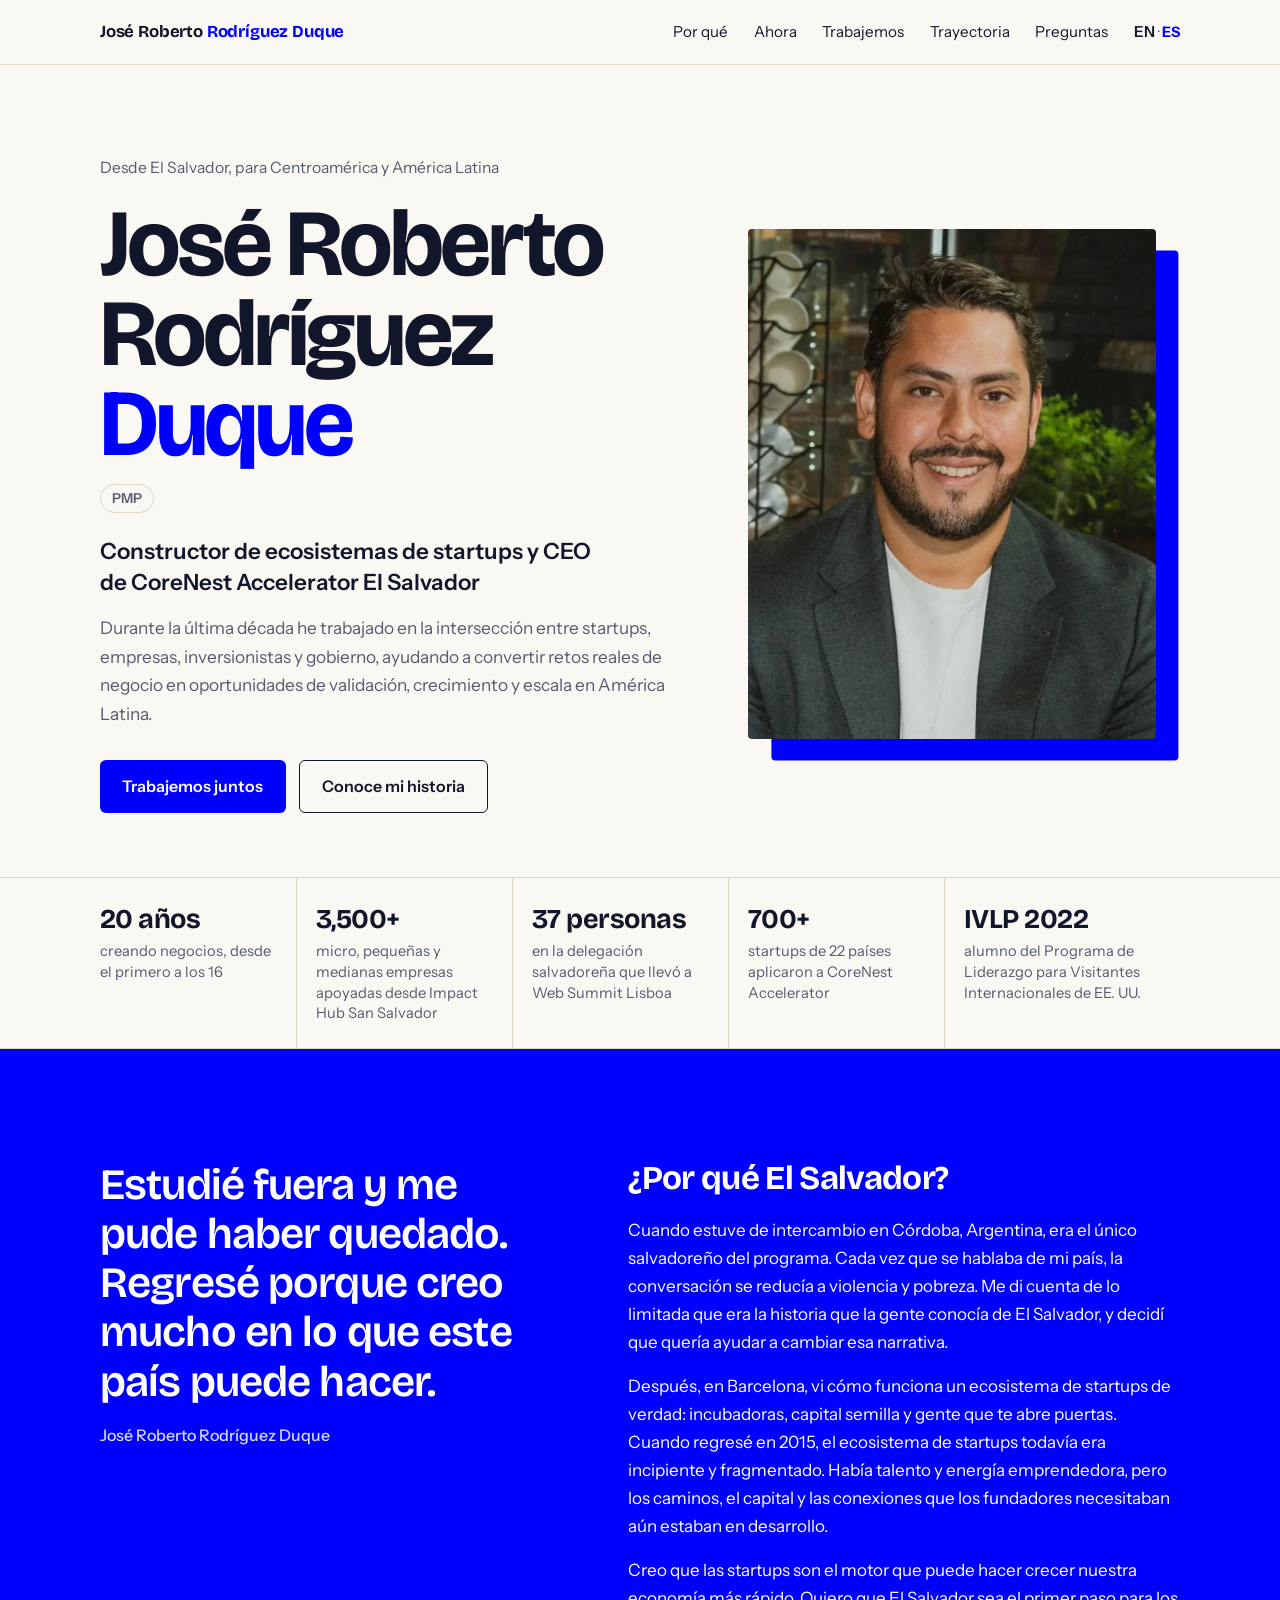
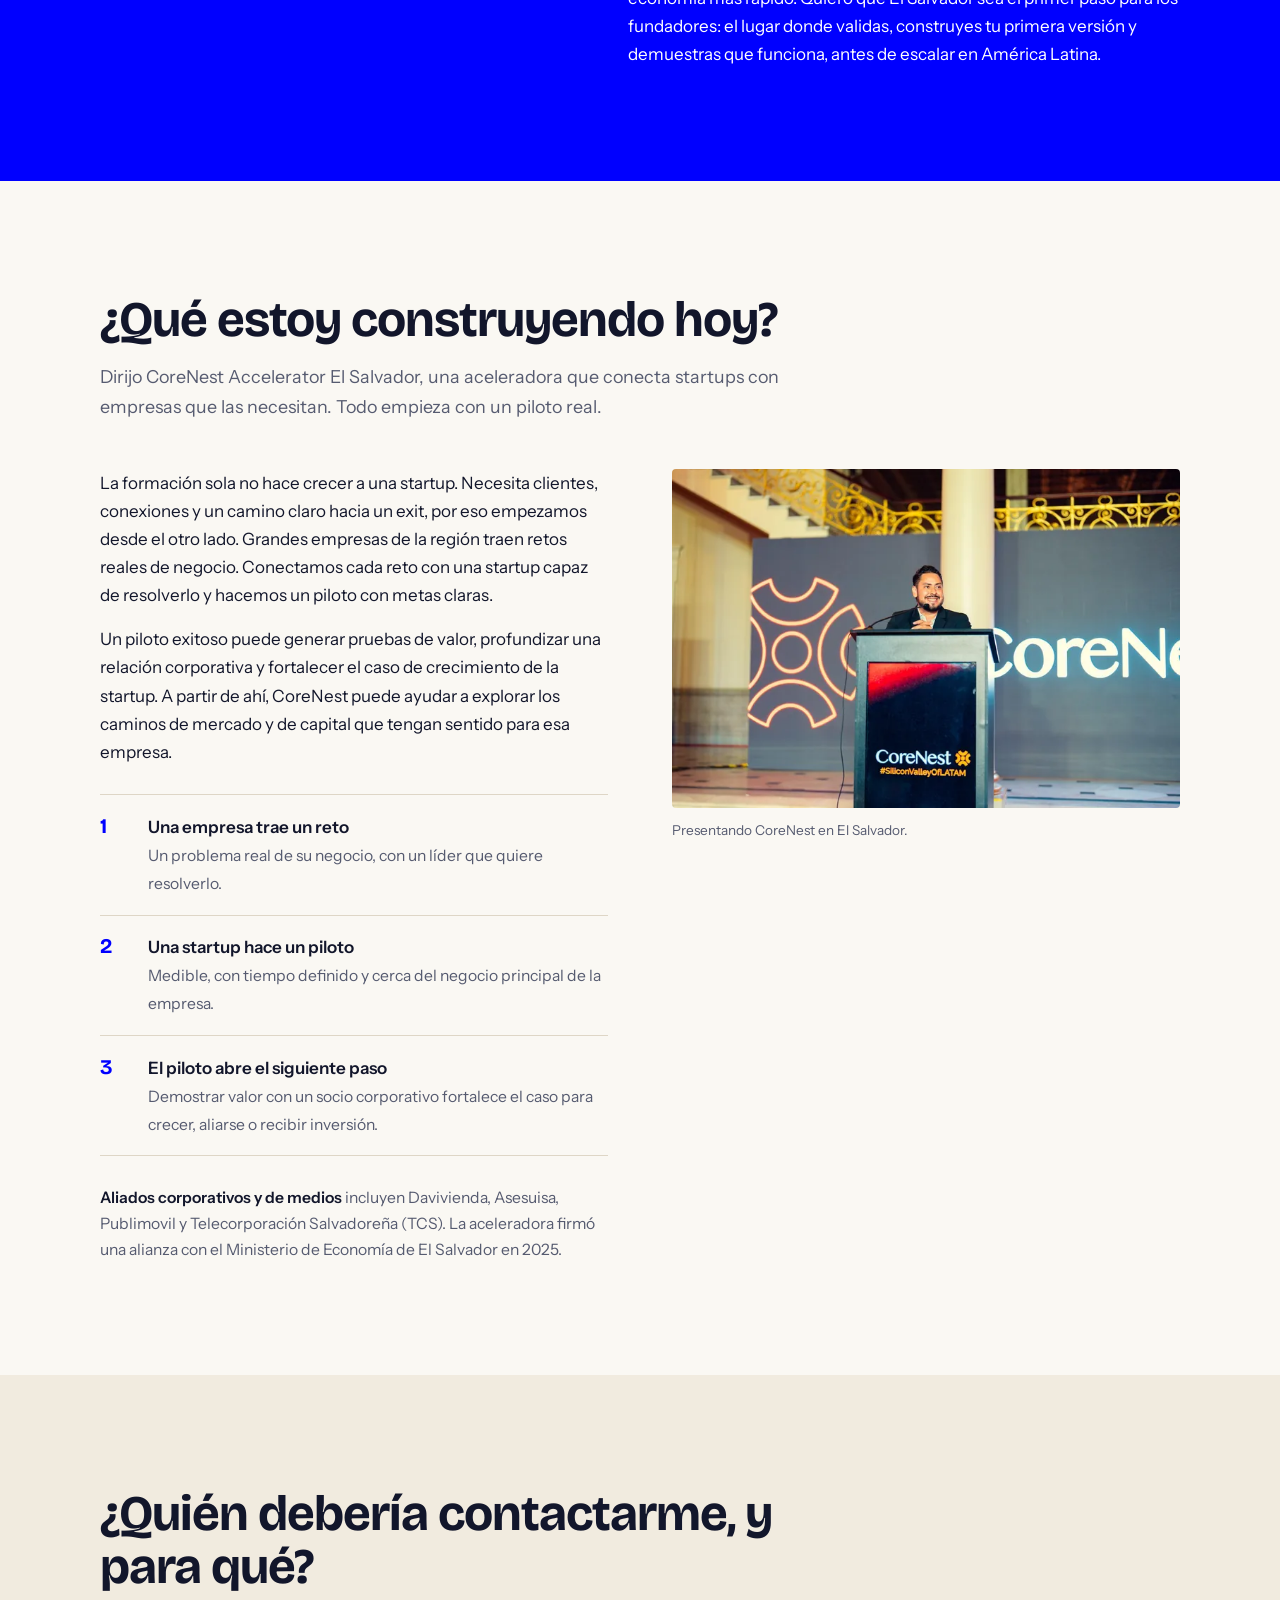
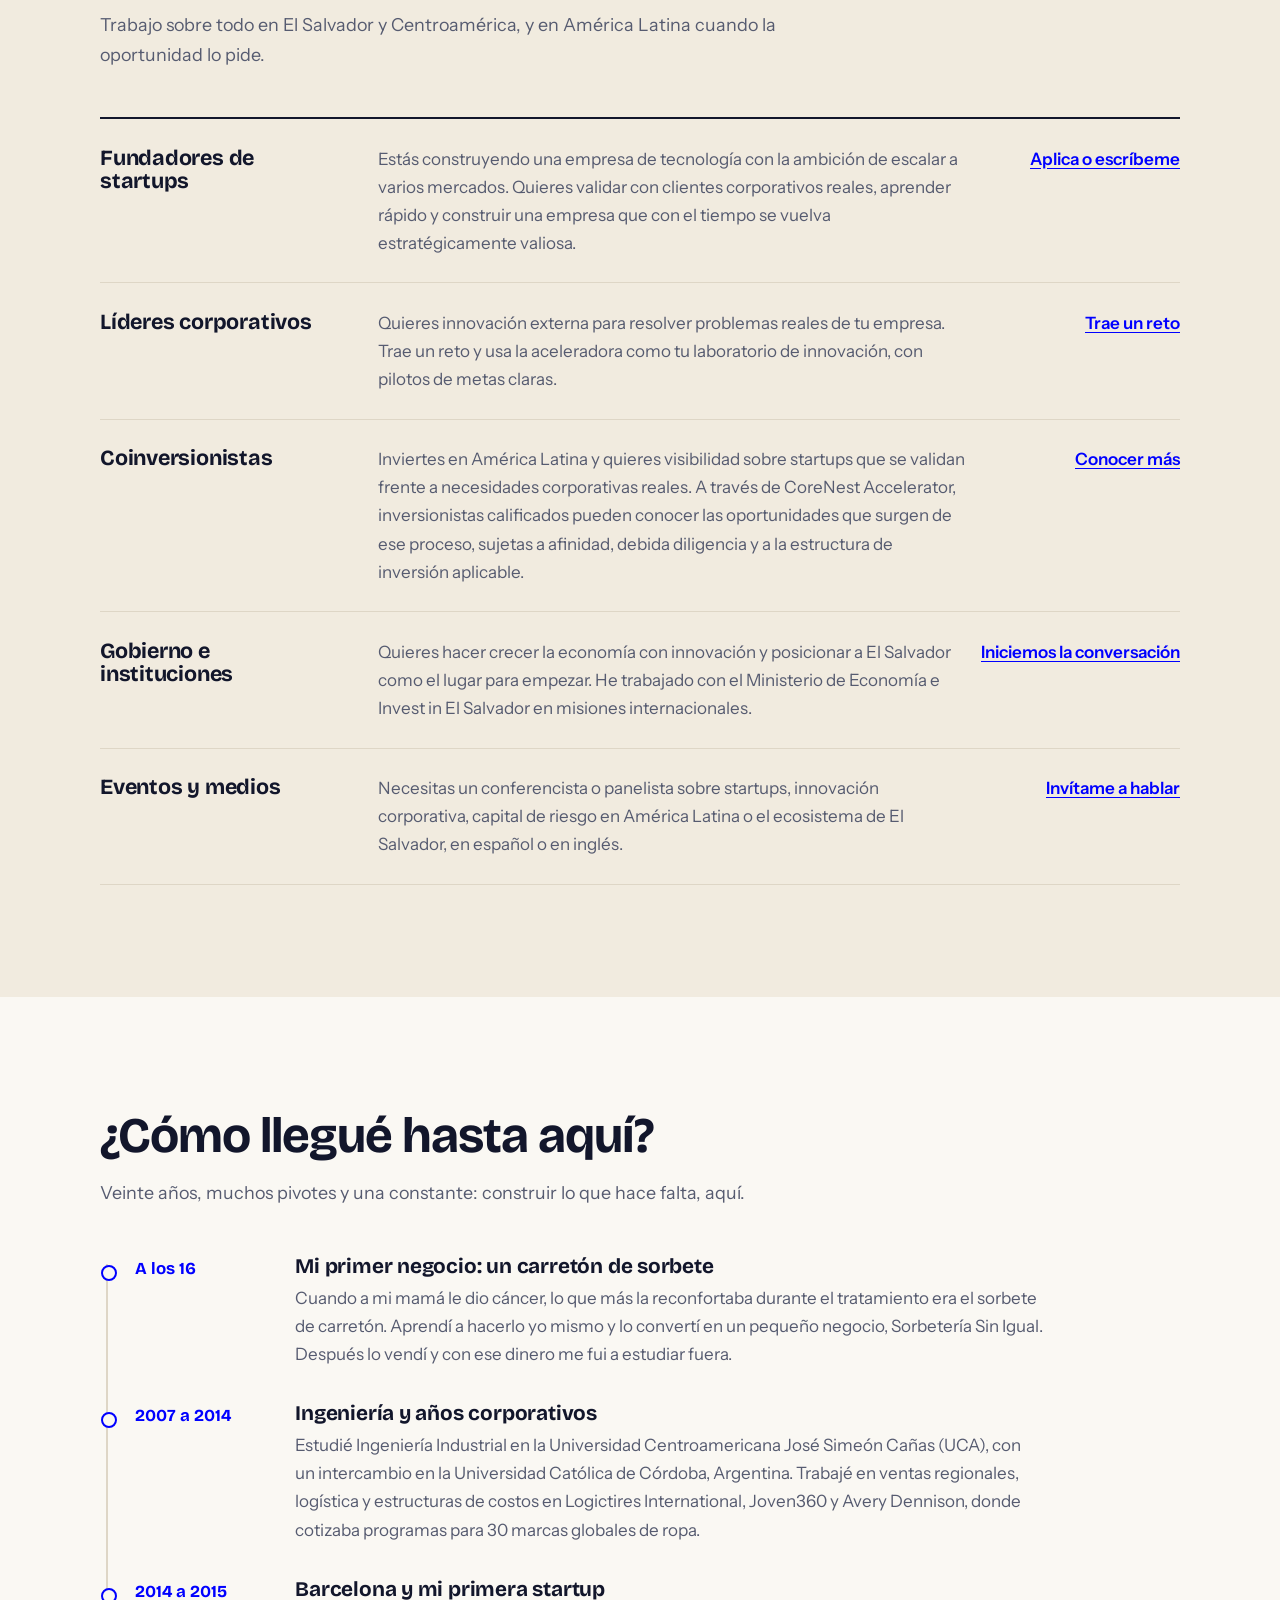
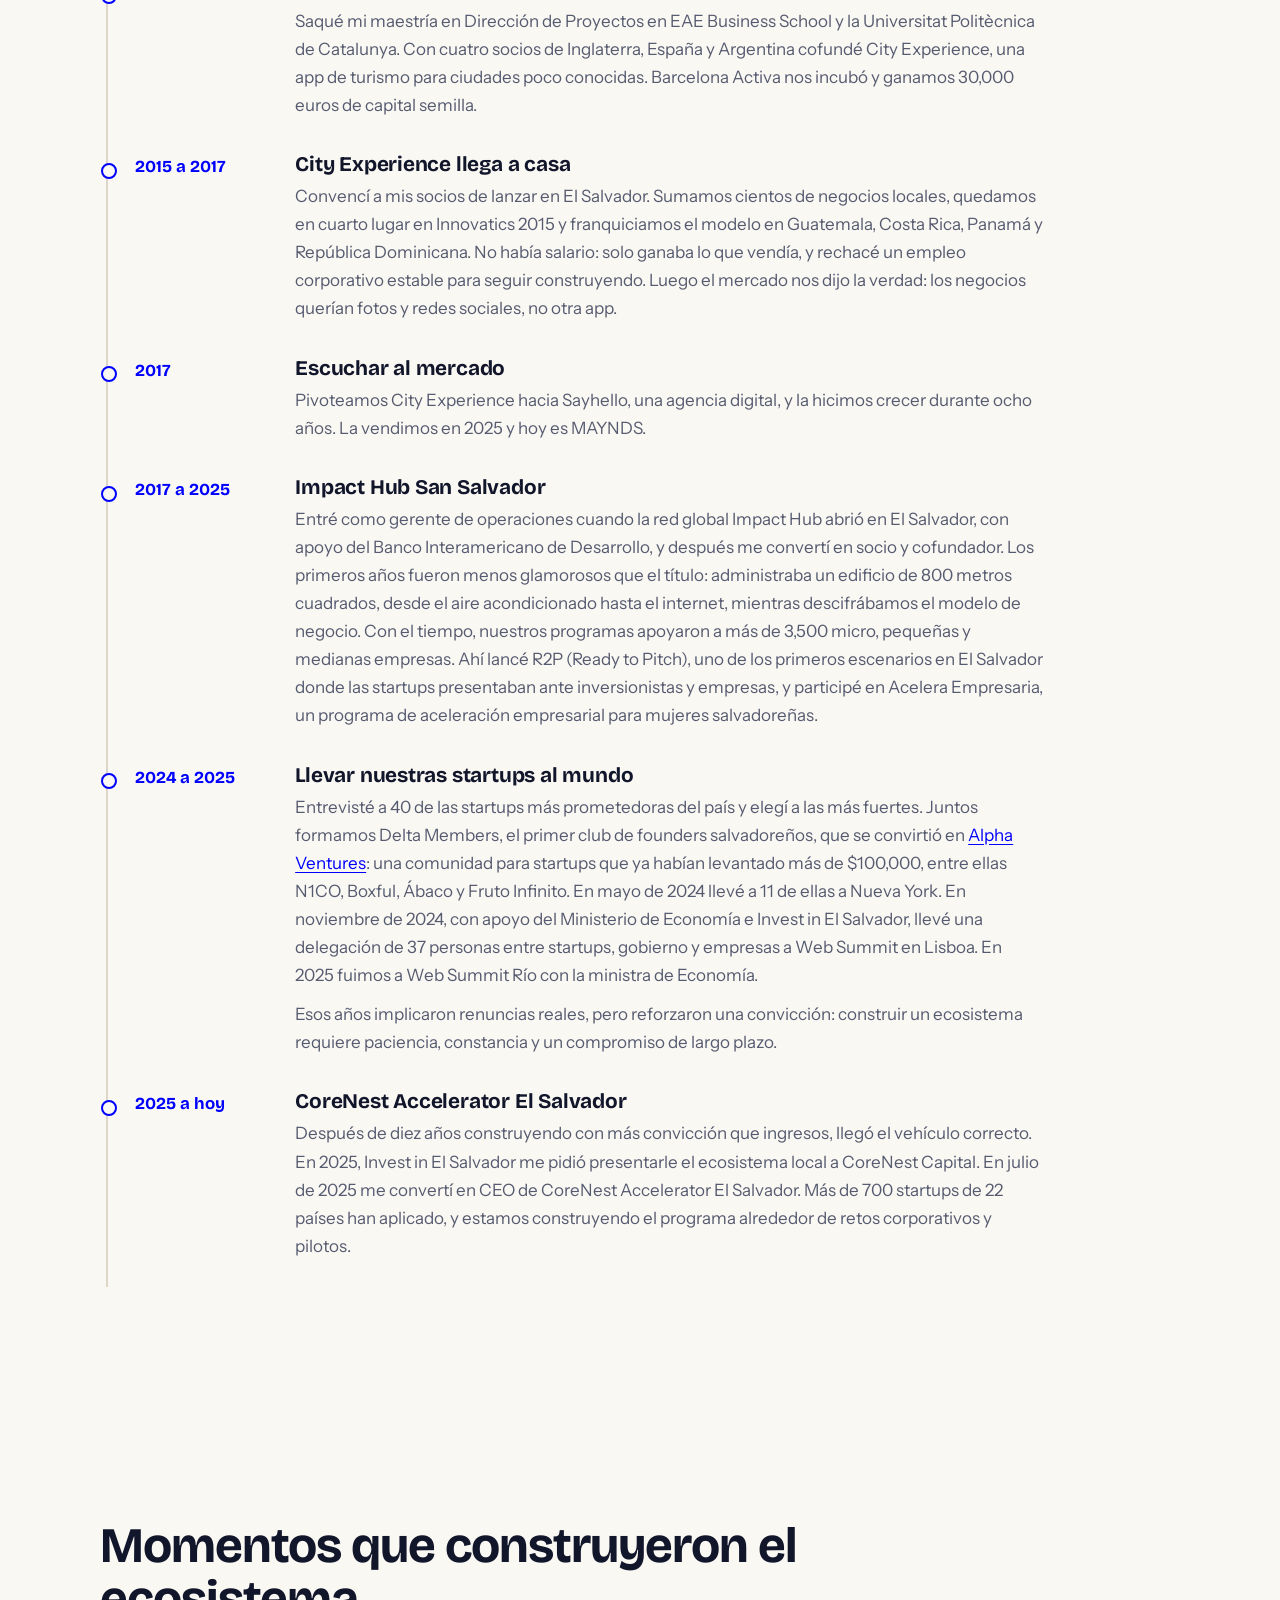
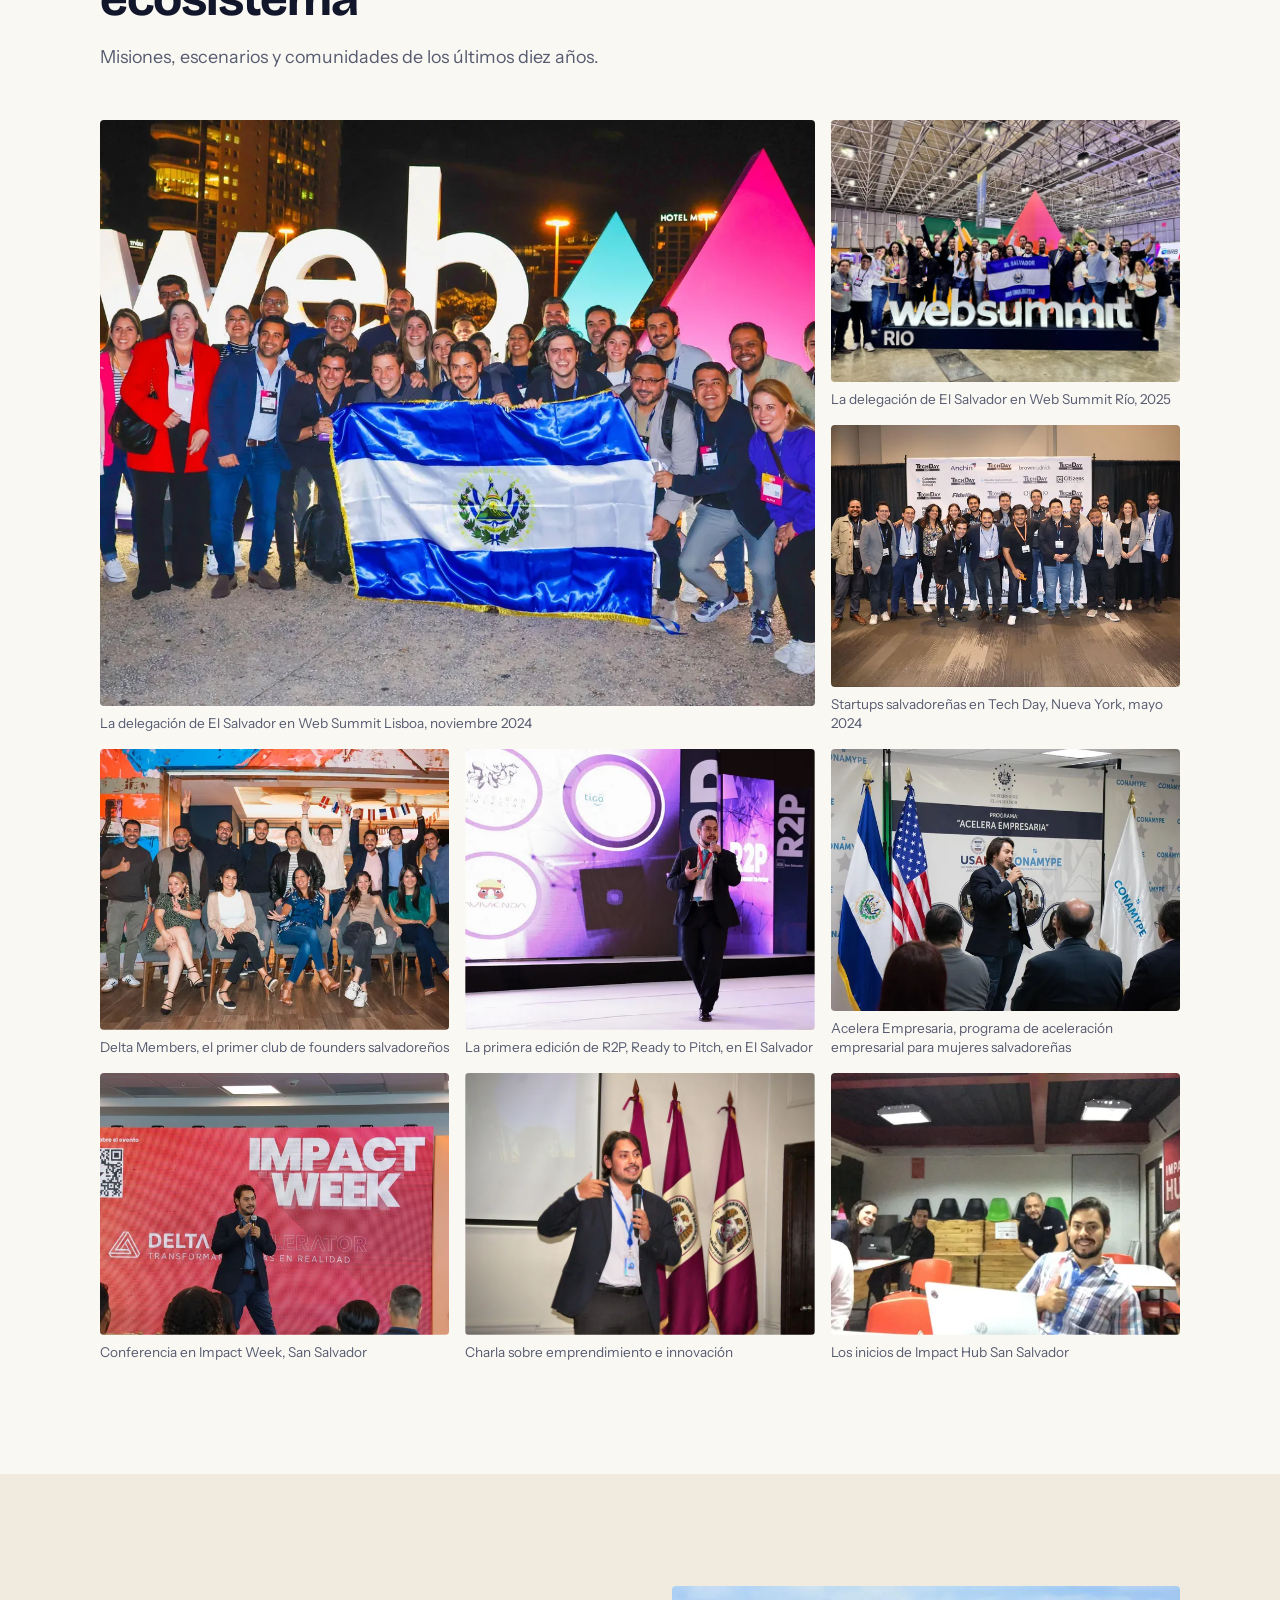
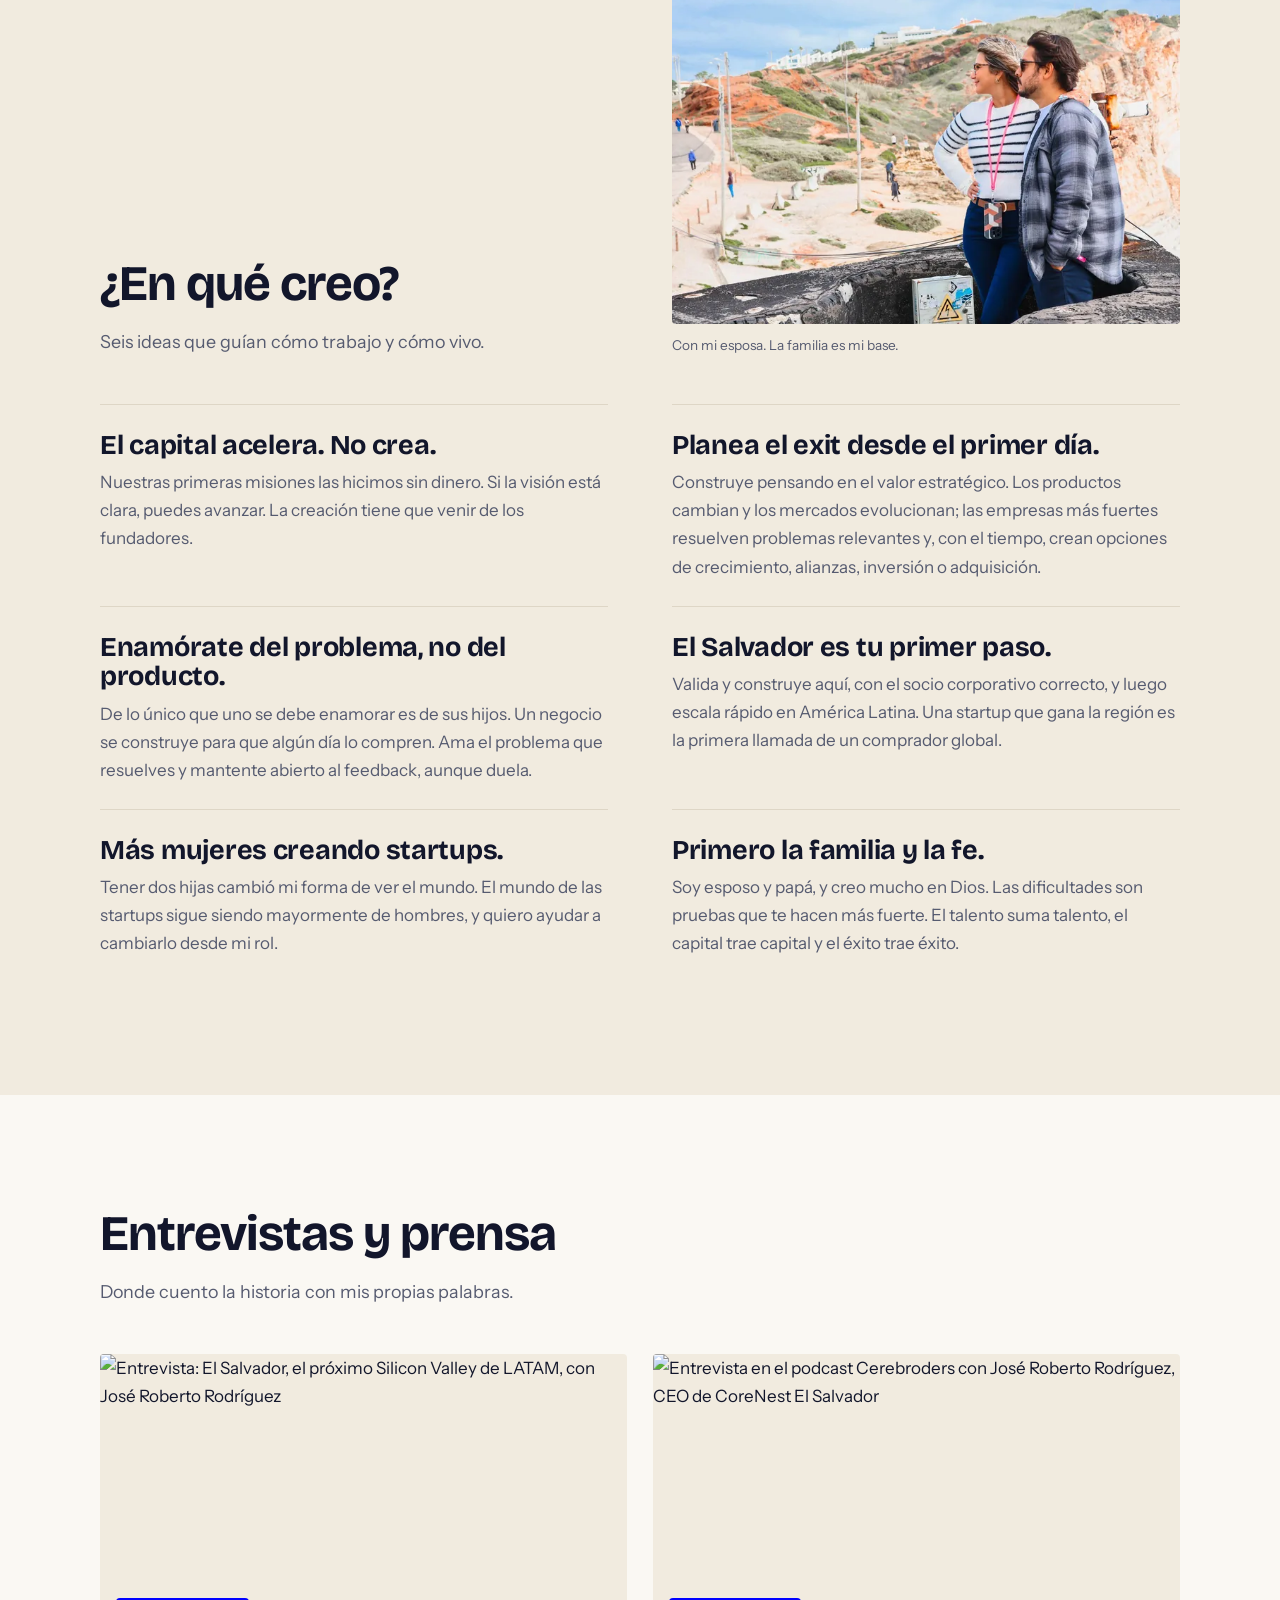
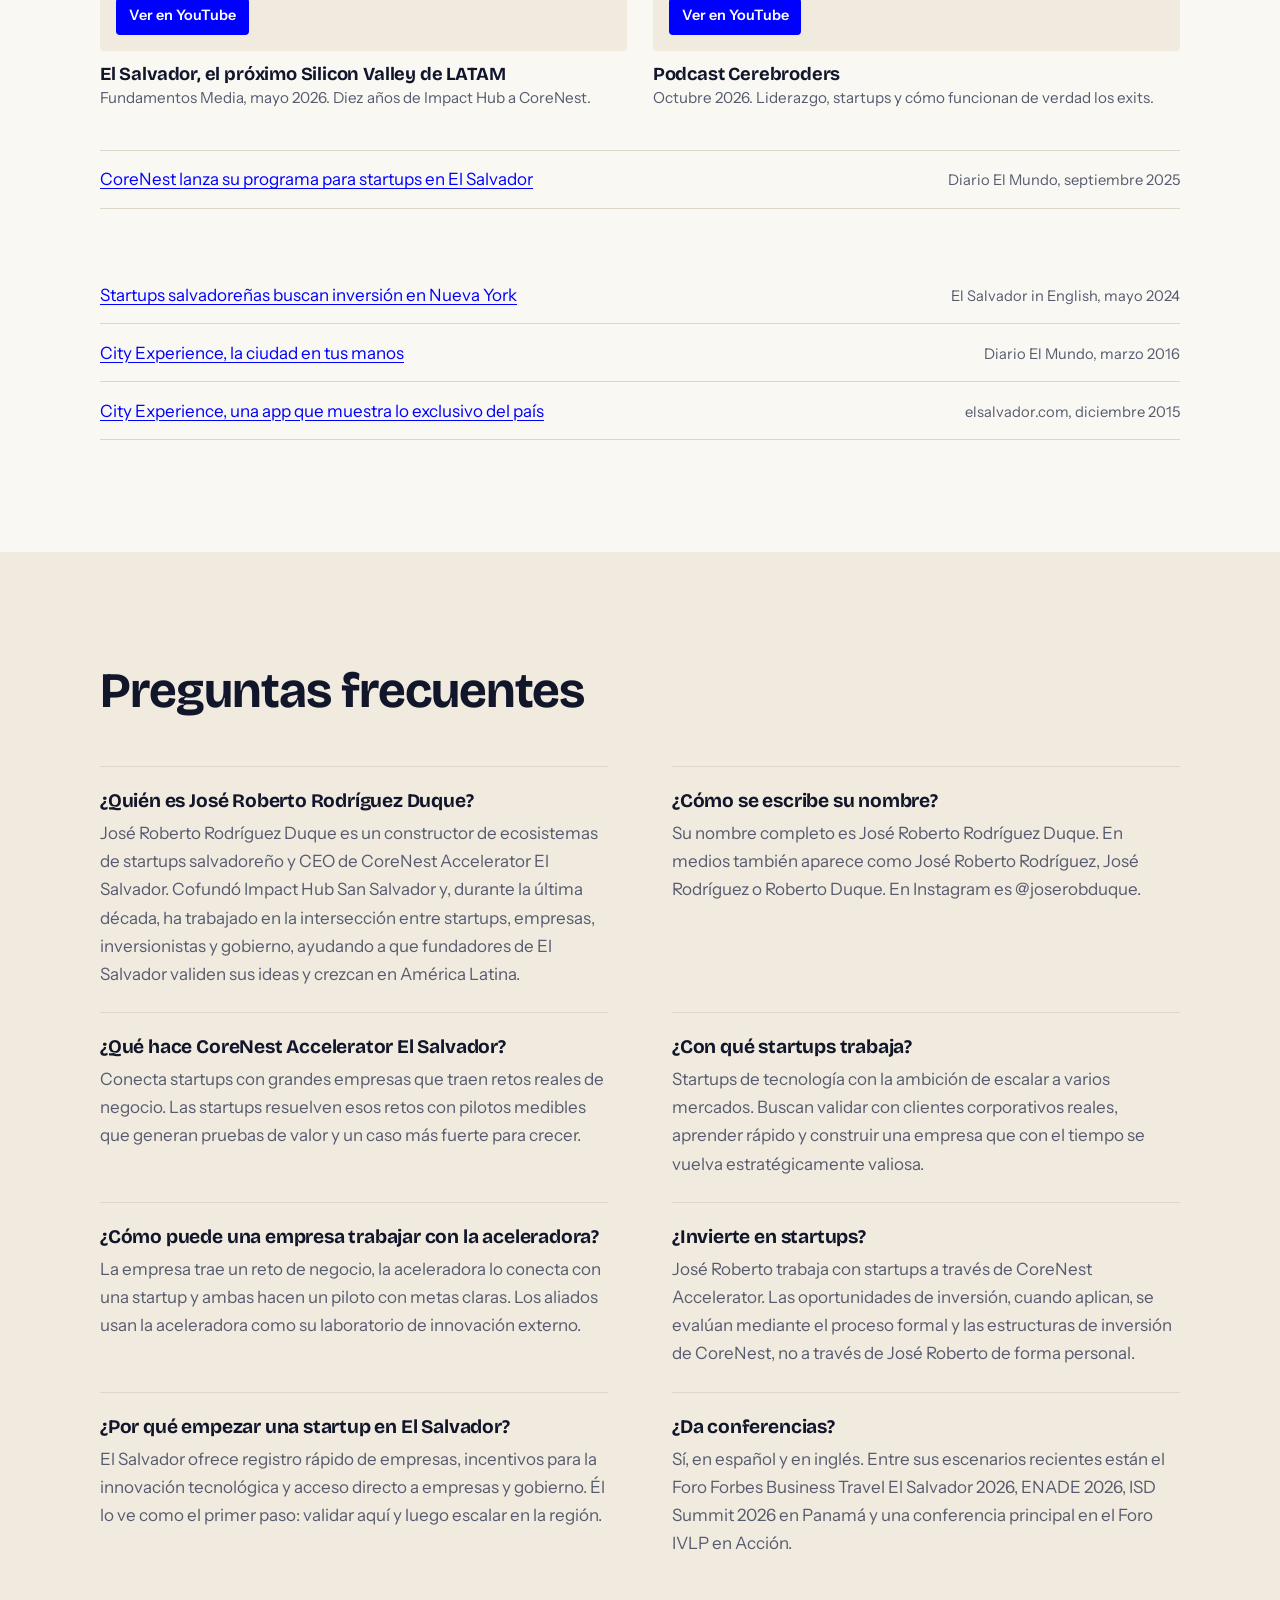
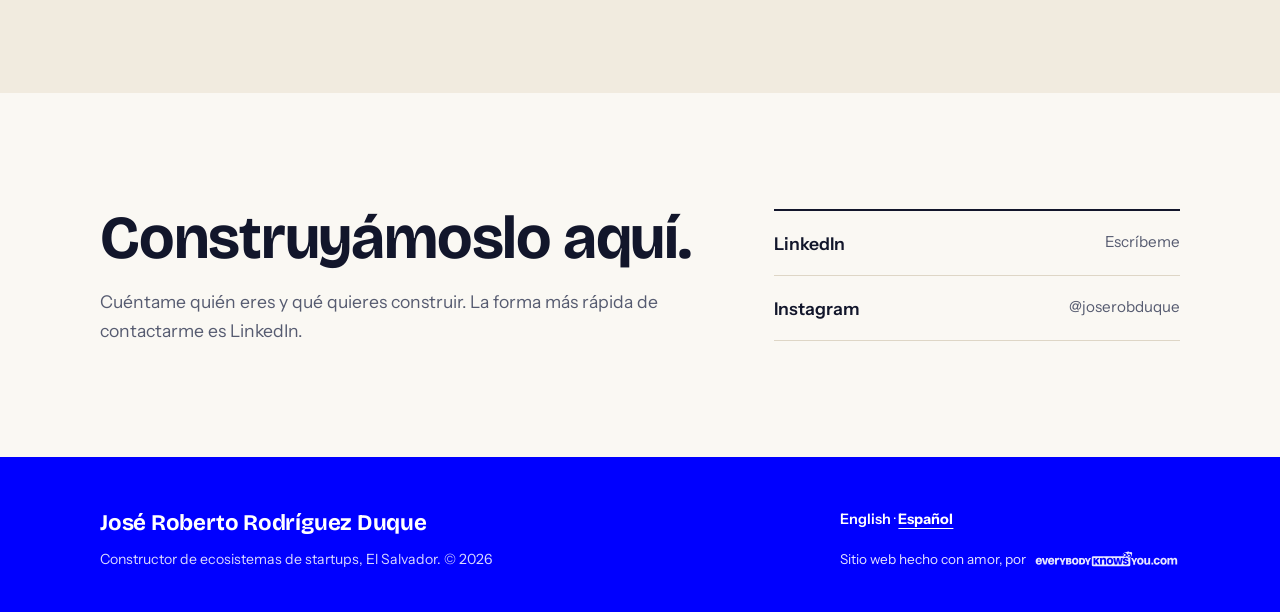
==== commit 6ae0db3d: "Apply content review Co-Authored-By: Claude Opus 5.5 <noreply@anthropic.com> Claude-Session: https:/" ====
--- a/es/index.html
+++ b/es/index.html
@@ -13,7 +13,7 @@
 <link rel="alternate" hreflang="es-SV" href="https://joserobertoduque.com/es/">
 <link rel="alternate" hreflang="x-default" href="https://joserobertoduque.com/">
 <meta property="og:title" content="José Roberto Rodríguez Duque, constructor de ecosistemas">
-<meta property="og:description" content="Conecta fundadores, empresas, inversionistas y gobierno para que las startups de El Salvador y Centroamérica crezcan rápido y lleguen a un exit.">
+<meta property="og:description" content="Trabaja en la intersección entre startups, empresas, inversionistas y gobierno, convirtiendo retos reales de negocio en crecimiento en América Latina.">
 <meta property="og:type" content="profile">
 <meta property="og:url" content="https://joserobertoduque.com/es/">
 <meta property="og:image" content="https://joserobertoduque.com/assets/images/social-share/social-share-jose-roberto-rodriguez-duque-joserobertoduque.com.jpg">
@@ -25,7 +25,7 @@
 <meta property="og:locale:alternate" content="en_US">
 <meta name="twitter:card" content="summary_large_image">
 <meta name="twitter:title" content="José Roberto Rodríguez Duque, constructor de ecosistemas">
-<meta name="twitter:description" content="Conecta fundadores, empresas, inversionistas y gobierno para que las startups de El Salvador y Centroamérica crezcan rápido y lleguen a un exit.">
+<meta name="twitter:description" content="Trabaja en la intersección entre startups, empresas, inversionistas y gobierno, convirtiendo retos reales de negocio en crecimiento en América Latina.">
 <meta name="twitter:image" content="https://joserobertoduque.com/assets/images/social-share/social-share-jose-roberto-rodriguez-duque-joserobertoduque.com.jpg">
 <meta name="robots" content="index, follow, max-image-preview:large, max-snippet:-1, max-video-preview:-1">
 <meta name="author" content="José Roberto Rodríguez Duque">
@@ -136,14 +136,14 @@
      "@id": "https://joserobertoduque.com/#video-cerebroders"
     }
    ],
-   "description": "Constructor de ecosistemas de startups salvadoreño y CEO de CoreNest Accelerator El Salvador. Cofundador de Impact Hub San Salvador. Conecta fundadores, empresas, inversionistas y gobierno para que las startups de El Salvador y Centroamérica crezcan rápido, escalen en América Latina y lleguen a un exit.",
+   "description": "Constructor de ecosistemas de startups salvadoreño y CEO de CoreNest Accelerator El Salvador. Cofundador de Impact Hub San Salvador. Durante la última década ha trabajado en la intersección entre startups, empresas, inversionistas y gobierno, ayudando a convertir retos reales de negocio en oportunidades de validación, crecimiento y escala en América Latina.",
    "disambiguatingDescription": "Líder de aceleración de startups en El Salvador (CoreNest Accelerator El Salvador, Impact Hub San Salvador); distinto de otras personas llamadas José Roberto Rodríguez."
   },
   {
    "@type": "ProfessionalService",
    "@id": "https://joserobertoduque.com/#service",
    "name": "José Roberto Rodríguez Duque",
-   "description": "Aceleración de startups, innovación corporativa con pilotos de startups, oportunidades de coinversión, misiones internacionales del ecosistema y conferencias, desde El Salvador para Centroamérica y América Latina.",
+   "description": "Aceleración de startups, innovación corporativa con pilotos de startups, visibilidad para inversionistas sobre startups validadas, misiones internacionales del ecosistema y conferencias, desde El Salvador para Centroamérica y América Latina.",
    "url": "https://joserobertoduque.com/",
    "image": "https://joserobertoduque.com/assets/images/social-share/social-share-jose-roberto-rodriguez-duque-joserobertoduque.com.jpg",
    "founder": {
@@ -187,7 +187,7 @@
       "itemOffered": {
        "@type": "Service",
        "name": "Aceleración de startups",
-       "description": "Aceleración para startups de tecnología que quieren crecer rápido en América Latina y llegar a un exit en unos cuatro años.",
+       "description": "Para startups de tecnología con la ambición de escalar a varios mercados: validar con clientes corporativos reales, aprender rápido y construir una empresa que con el tiempo se vuelva estratégicamente valiosa.",
        "provider": {
         "@id": "https://joserobertoduque.com/#person"
        }
@@ -208,8 +208,8 @@
       "@type": "Offer",
       "itemOffered": {
        "@type": "Service",
-       "name": "Coinversión en startups validadas",
-       "description": "Oportunidades para inversionistas de Centroamérica y América Latina: startups que completaron un piloto corporativo exitoso.",
+       "name": "Visibilidad para inversionistas",
+       "description": "Inversionistas calificados de América Latina pueden conocer oportunidades que surgen de los pilotos de CoreNest Accelerator, sujetas a afinidad, debida diligencia y a la estructura de inversión aplicable.",
        "provider": {
         "@id": "https://joserobertoduque.com/#person"
        }
@@ -283,7 +283,7 @@
      "name": "¿Quién es José Roberto Rodríguez Duque?",
      "acceptedAnswer": {
       "@type": "Answer",
-      "text": "José Roberto Rodríguez Duque es un constructor de ecosistemas de startups salvadoreño y CEO de CoreNest Accelerator El Salvador. Cofundó Impact Hub San Salvador, llevó delegaciones de startups a Nueva York, Web Summit Lisboa y Web Summit Río, y tiene 20 años de experiencia creando negocios."
+      "text": "José Roberto Rodríguez Duque es un constructor de ecosistemas de startups salvadoreño y CEO de CoreNest Accelerator El Salvador. Cofundó Impact Hub San Salvador y, durante la última década, ha trabajado en la intersección entre startups, empresas, inversionistas y gobierno, ayudando a que fundadores de El Salvador validen sus ideas y crezcan en América Latina."
      }
     },
     {
@@ -299,7 +299,7 @@
      "name": "¿Qué hace CoreNest Accelerator El Salvador?",
      "acceptedAnswer": {
       "@type": "Answer",
-      "text": "Conecta startups con grandes empresas que traen retos reales de negocio. Las startups resuelven esos retos con pilotos medibles, y la inversión llega después de un piloto exitoso, por medio de coinversión con inversionistas de la región."
+      "text": "Conecta startups con grandes empresas que traen retos reales de negocio. Las startups resuelven esos retos con pilotos medibles que generan pruebas de valor y un caso más fuerte para crecer."
      }
     },
     {
@@ -307,7 +307,7 @@
      "name": "¿Con qué startups trabaja?",
      "acceptedAnswer": {
       "@type": "Answer",
-      "text": "Startups de tecnología que quieren crecer rápido en América Latina y vender su empresa en unos cuatro años. No es una incubadora para negocios tradicionales ni para ideas en etapa muy temprana."
+      "text": "Startups de tecnología con la ambición de escalar a varios mercados. Buscan validar con clientes corporativos reales, aprender rápido y construir una empresa que con el tiempo se vuelva estratégicamente valiosa."
      }
     },
     {
@@ -323,7 +323,7 @@
      "name": "¿Invierte en startups?",
      "acceptedAnswer": {
       "@type": "Answer",
-      "text": "La inversión sigue a los resultados. Cuando una startup completa un piloto corporativo exitoso, la aceleradora abre un vehículo de inversión e invita a coinversionistas de Centroamérica y América Latina."
+      "text": "José Roberto trabaja con startups a través de CoreNest Accelerator. Las oportunidades de inversión, cuando aplican, se evalúan mediante el proceso formal y las estructuras de inversión de CoreNest, no a través de José Roberto de forma personal."
      }
     },
     {
@@ -405,7 +405,7 @@
       <h1 id="hero-name"><span class="l">José Roberto </span><span class="l">Rodríguez </span><span class="l">Duque</span></h1>
       <span class="cred" title="Project Management Professional">PMP</span>
       <h2>Constructor de ecosistemas de startups y CEO de CoreNest Accelerator El Salvador</h2>
-      <p class="lede">Desde hace diez años conecto fundadores, empresas, inversionistas y gobierno para que las startups de El Salvador y Centroamérica crezcan rápido, escalen en América Latina y lleguen a un exit.</p>
+      <p class="lede">Durante la última década he trabajado en la intersección entre startups, empresas, inversionistas y gobierno, ayudando a convertir retos reales de negocio en oportunidades de validación, crecimiento y escala en América Latina.</p>
       <div class="actions">
         <a class="btn btn-primary" href="#trabajemos">Trabajemos juntos</a>
         <a class="btn btn-ghost" href="#trayectoria">Conoce mi historia</a>
@@ -440,8 +440,8 @@
     </blockquote>
     <div>
       <h2 id="why-title">¿Por qué El Salvador?</h2>
-      <p>Cuando estuve de intercambio en Córdoba, Argentina, era el único salvadoreño del programa. Cada vez que se hablaba de mi país, se hablaba de maras y de pobreza. Sentí pena por algo que yo no controlaba, y decidí que iba a ayudar a cambiar la forma en que el mundo ve a El Salvador.</p>
-      <p>Después, en Barcelona, vi cómo funciona un ecosistema de startups de verdad: incubadoras, capital semilla y gente que te abre puertas. Cuando regresé en 2015, aquí no existía nada de eso. Ese vacío se volvió el trabajo de mi vida.</p>
+      <p>Cuando estuve de intercambio en Córdoba, Argentina, era el único salvadoreño del programa. Cada vez que se hablaba de mi país, la conversación se reducía a violencia y pobreza. Me di cuenta de lo limitada que era la historia que la gente conocía de El Salvador, y decidí que quería ayudar a cambiar esa narrativa.</p>
+      <p>Después, en Barcelona, vi cómo funciona un ecosistema de startups de verdad: incubadoras, capital semilla y gente que te abre puertas. Cuando regresé en 2015, el ecosistema de startups todavía era incipiente y fragmentado. Había talento y energía emprendedora, pero los caminos, el capital y las conexiones que los fundadores necesitaban aún estaban en desarrollo.</p>
       <p>Creo que las startups son el motor que puede hacer crecer nuestra economía más rápido. Quiero que El Salvador sea el primer paso para los fundadores: el lugar donde validas, construyes tu primera versión y demuestras que funciona, antes de escalar en América Latina.</p>
     </div>
   </div>
@@ -451,16 +451,16 @@
   <div class="wrap">
     <div class="section-head">
       <h2 id="now-title">¿Qué estoy construyendo hoy?</h2>
-      <p>Dirijo CoreNest Accelerator El Salvador, una aceleradora que conecta startups con empresas que las necesitan. La inversión llega como resultado de un piloto real, no como punto de partida.</p>
+      <p>Dirijo CoreNest Accelerator El Salvador, una aceleradora que conecta startups con empresas que las necesitan. Todo empieza con un piloto real.</p>
     </div>
     <div class="now-grid">
       <div>
         <p>La formación sola no hace crecer a una startup. Necesita clientes, conexiones y un camino claro hacia un exit, por eso empezamos desde el otro lado. Grandes empresas de la región traen retos reales de negocio. Conectamos cada reto con una startup capaz de resolverlo y hacemos un piloto con metas claras.</p>
-        <p>Cuando el piloto funciona, la startup tiene un cliente corporativo que paga, pruebas de valor y un caso mucho más fuerte para inversionistas. Ahí abrimos un vehículo de inversión e invitamos a coinversionistas.</p>
+        <p>Un piloto exitoso puede generar pruebas de valor, profundizar una relación corporativa y fortalecer el caso de crecimiento de la startup. A partir de ahí, CoreNest puede ayudar a explorar los caminos de mercado y de capital que tengan sentido para esa empresa.</p>
         <ol class="steps">
           <li><div><b>Una empresa trae un reto</b><span>Un problema real de su negocio, con un líder que quiere resolverlo.</span></div></li>
           <li><div><b>Una startup hace un piloto</b><span>Medible, con tiempo definido y cerca del negocio principal de la empresa.</span></div></li>
-          <li><div><b>La inversión sigue al resultado</b><span>Los coinversionistas invierten en startups que ya demostraron valor con un socio corporativo.</span></div></li>
+          <li><div><b>El piloto abre el siguiente paso</b><span>Demostrar valor con un socio corporativo fortalece el caso para crecer, aliarse o recibir inversión.</span></div></li>
         </ol>
         <p class="partners"><strong>Aliados corporativos y de medios</strong> incluyen Davivienda, Asesuisa, Publimovil y Telecorporación Salvadoreña (TCS). La aceleradora firmó una alianza con el Ministerio de Economía de El Salvador en 2025.</p>
       </div>
@@ -481,7 +481,7 @@
     <ul class="who">
       <li>
         <h3>Fundadores de startups</h3>
-        <p>Estás construyendo para crecer rápido y vender tu empresa en unos cuatro años. Buscas clientes corporativos, expansión regional y los inversionistas correctos. No soy una incubadora: trabajo con fundadores que ya saben qué es una startup.</p>
+        <p>Estás construyendo una empresa de tecnología con la ambición de escalar a varios mercados. Quieres validar con clientes corporativos reales, aprender rápido y construir una empresa que con el tiempo se vuelva estratégicamente valiosa.</p>
         <a href="#contacto">Aplica o escríbeme</a>
       </li>
       <li>
@@ -491,8 +491,8 @@
       </li>
       <li>
         <h3>Coinversionistas</h3>
-        <p>Inviertes en Centroamérica o América Latina y buscas startups que ya demostraron valor con un socio corporativo. Comparto las oportunidades que salen de pilotos exitosos.</p>
-        <a href="#contacto">Ver oportunidades</a>
+        <p>Inviertes en América Latina y quieres visibilidad sobre startups que se validan frente a necesidades corporativas reales. A través de CoreNest Accelerator, inversionistas calificados pueden conocer las oportunidades que surgen de ese proceso, sujetas a afinidad, debida diligencia y a la estructura de inversión aplicable.</p>
+        <a href="#contacto">Conocer más</a>
       </li>
       <li>
         <h3>Gobierno e instituciones</h3>
@@ -562,7 +562,7 @@
         <div>
           <h3>Llevar nuestras startups al mundo</h3>
           <p>Entrevisté a 40 de las startups más prometedoras del país y elegí a las más fuertes. Juntos formamos Delta Members, el primer club de founders salvadoreños, que se convirtió en <a href="https://sansalvador.impacthub.net/alpha-ventures" target="_blank" rel="noopener">Alpha Ventures</a>: una comunidad para startups que ya habían levantado más de $100,000, entre ellas N1CO, Boxful, Ábaco y Fruto Infinito. En mayo de 2024 llevé a 11 de ellas a Nueva York. En noviembre de 2024, con apoyo del Ministerio de Economía e Invest in El Salvador, llevé una delegación de 37 personas entre startups, gobierno y empresas a Web Summit en Lisboa. En 2025 fuimos a Web Summit Río con la ministra de Economía.</p>
-          <p>Esas misiones fueron de los momentos más orgullosos de mi vida, pero generaban muy poco. Las startups pagaban una membresía pequeña y yo todavía no sabía negociar equity en lugar de efectivo. Durante año y medio, mi esposa, nuestras dos hijas y yo vivimos con mis papás para que yo pudiera seguir. Todo en la vida es un balance.</p>
+          <p>Esos años implicaron renuncias reales, pero reforzaron una convicción: construir un ecosistema requiere paciencia, constancia y un compromiso de largo plazo.</p>
         </div>
       </li>
       <li>
@@ -612,7 +612,7 @@
       </div>
       <div class="belief">
         <h3>Planea el exit desde el primer día.</h3>
-        <p>Una startup es un negocio de capitales. Si no sabes quién podría comprar tu empresa algún día, todavía no tienes una estrategia.</p>
+        <p>Construye pensando en el valor estratégico. Los productos cambian y los mercados evolucionan; las empresas más fuertes resuelven problemas relevantes y, con el tiempo, crean opciones de crecimiento, alianzas, inversión o adquisición.</p>
       </div>
       <div class="belief">
         <h3>Enamórate del problema, no del producto.</h3>
@@ -670,7 +670,7 @@
     <div class="faq-list">
       <div class="faq-item">
         <h3>¿Quién es José Roberto Rodríguez Duque?</h3>
-        <p>José Roberto Rodríguez Duque es un constructor de ecosistemas de startups salvadoreño y CEO de CoreNest Accelerator El Salvador. Cofundó Impact Hub San Salvador, llevó delegaciones de startups a Nueva York, Web Summit Lisboa y Web Summit Río, y tiene 20 años de experiencia creando negocios.</p>
+        <p>José Roberto Rodríguez Duque es un constructor de ecosistemas de startups salvadoreño y CEO de CoreNest Accelerator El Salvador. Cofundó Impact Hub San Salvador y, durante la última década, ha trabajado en la intersección entre startups, empresas, inversionistas y gobierno, ayudando a que fundadores de El Salvador validen sus ideas y crezcan en América Latina.</p>
       </div>
       <div class="faq-item">
         <h3>¿Cómo se escribe su nombre?</h3>
@@ -678,11 +678,11 @@
       </div>
       <div class="faq-item">
         <h3>¿Qué hace CoreNest Accelerator El Salvador?</h3>
-        <p>Conecta startups con grandes empresas que traen retos reales de negocio. Las startups resuelven esos retos con pilotos medibles, y la inversión llega después de un piloto exitoso, por medio de coinversión con inversionistas de la región.</p>
+        <p>Conecta startups con grandes empresas que traen retos reales de negocio. Las startups resuelven esos retos con pilotos medibles que generan pruebas de valor y un caso más fuerte para crecer.</p>
       </div>
       <div class="faq-item">
         <h3>¿Con qué startups trabaja?</h3>
-        <p>Startups de tecnología que quieren crecer rápido en América Latina y vender su empresa en unos cuatro años. No es una incubadora para negocios tradicionales ni para ideas en etapa muy temprana.</p>
+        <p>Startups de tecnología con la ambición de escalar a varios mercados. Buscan validar con clientes corporativos reales, aprender rápido y construir una empresa que con el tiempo se vuelva estratégicamente valiosa.</p>
       </div>
       <div class="faq-item">
         <h3>¿Cómo puede una empresa trabajar con la aceleradora?</h3>
@@ -690,7 +690,7 @@
       </div>
       <div class="faq-item">
         <h3>¿Invierte en startups?</h3>
-        <p>La inversión sigue a los resultados. Cuando una startup completa un piloto corporativo exitoso, la aceleradora abre un vehículo de inversión e invita a coinversionistas de Centroamérica y América Latina.</p>
+        <p>José Roberto trabaja con startups a través de CoreNest Accelerator. Las oportunidades de inversión, cuando aplican, se evalúan mediante el proceso formal y las estructuras de inversión de CoreNest, no a través de José Roberto de forma personal.</p>
       </div>
       <div class="faq-item">
         <h3>¿Por qué empezar una startup en El Salvador?</h3>
--- a/assets/css/styles.css
+++ b/assets/css/styles.css
@@ -204,6 +204,7 @@
 
 /* The quote on the blue band rises further and slower */
 .motion .why blockquote{transform:translateY(48px);transition-duration:1s,1.2s}
+.motion .why blockquote.in{transform:none}
 /* Journey steps slide in from the line */
 .motion .timeline li{transform:translateX(-18px)}
 .motion .timeline li.in{transform:none}
@@ -226,6 +227,7 @@
 
 /* Portrait: the blue block drifts a little against the photo */
 .portrait::before{transform:translate(calc(var(--shift,0px) * -1),var(--shift,0px));transition:transform .1s linear}
+@media (max-width:860px){.portrait::before{transform:none}}
 
 /* Reading progress bar and header shadow */
 .scroll-progress{position:fixed;top:0;left:0;right:0;height:3px;background:var(--accent);transform-origin:left;transform:scaleX(0);z-index:30;pointer-events:none}
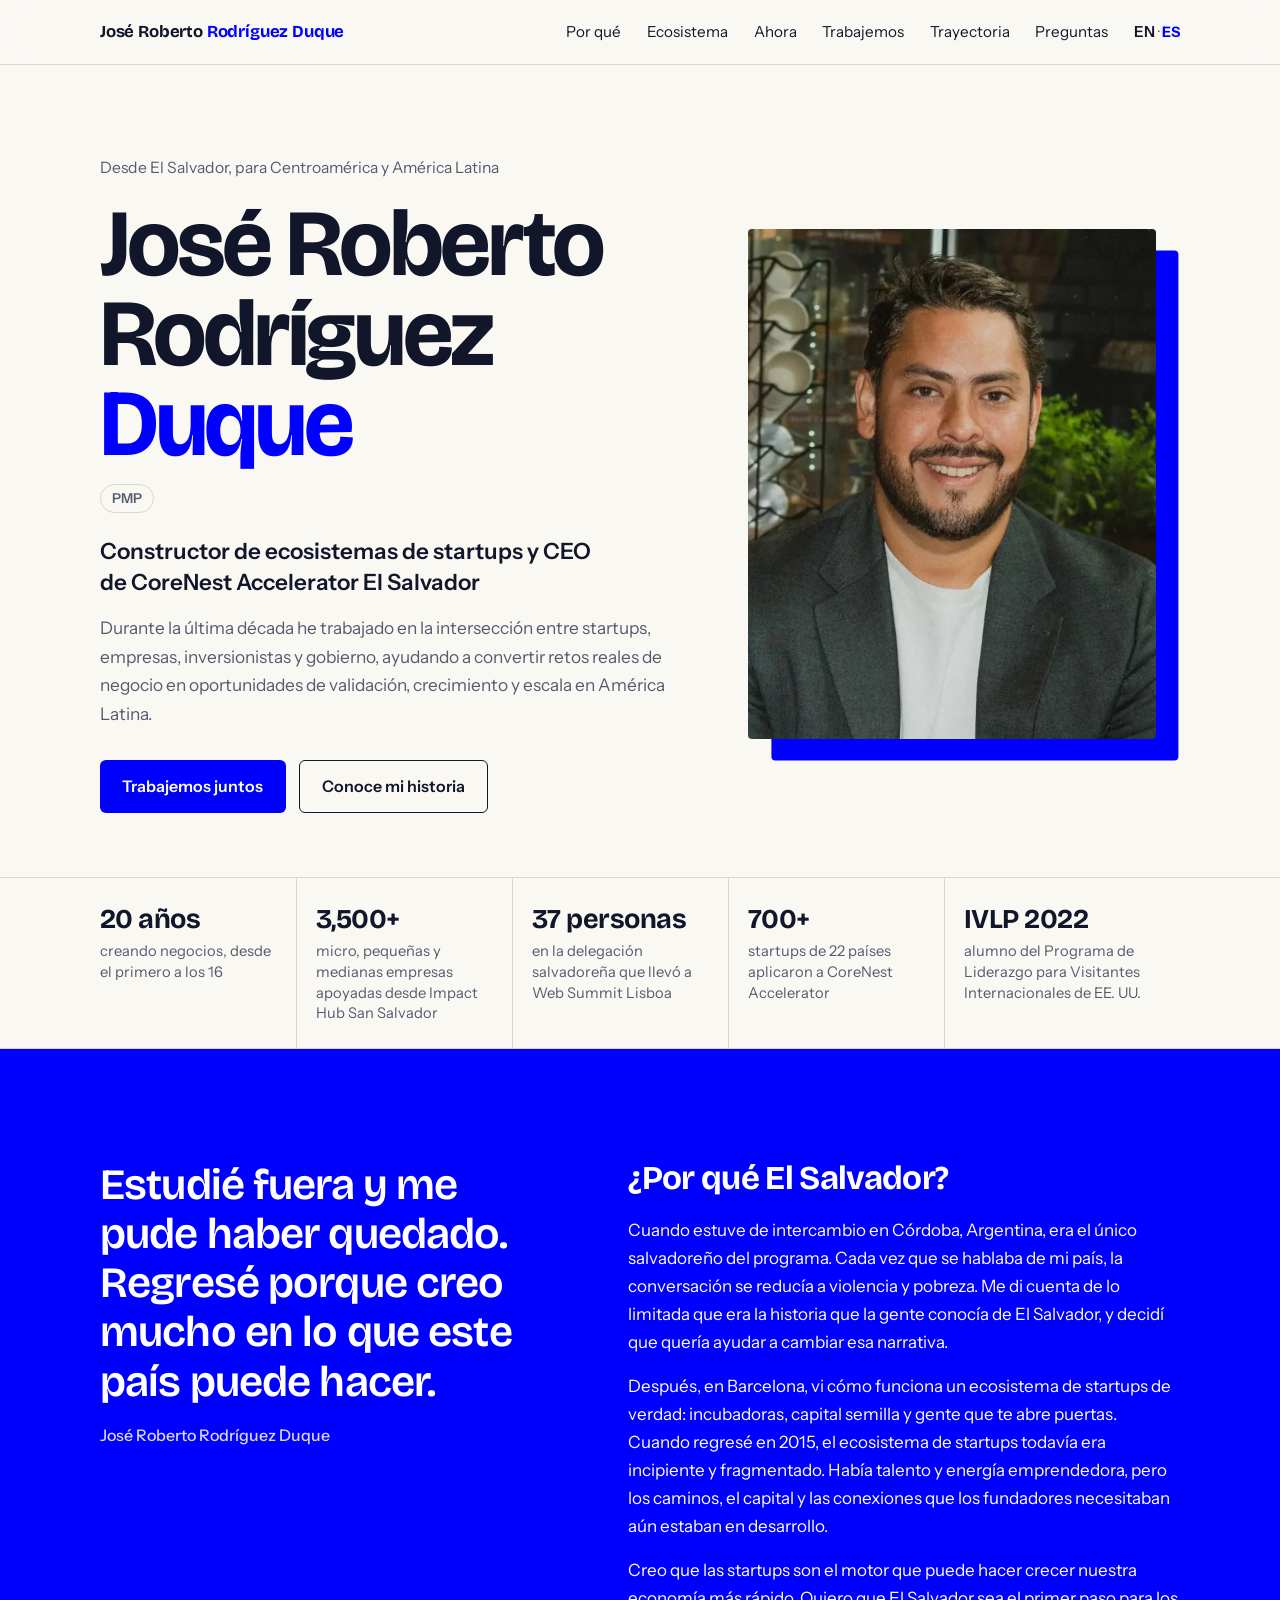
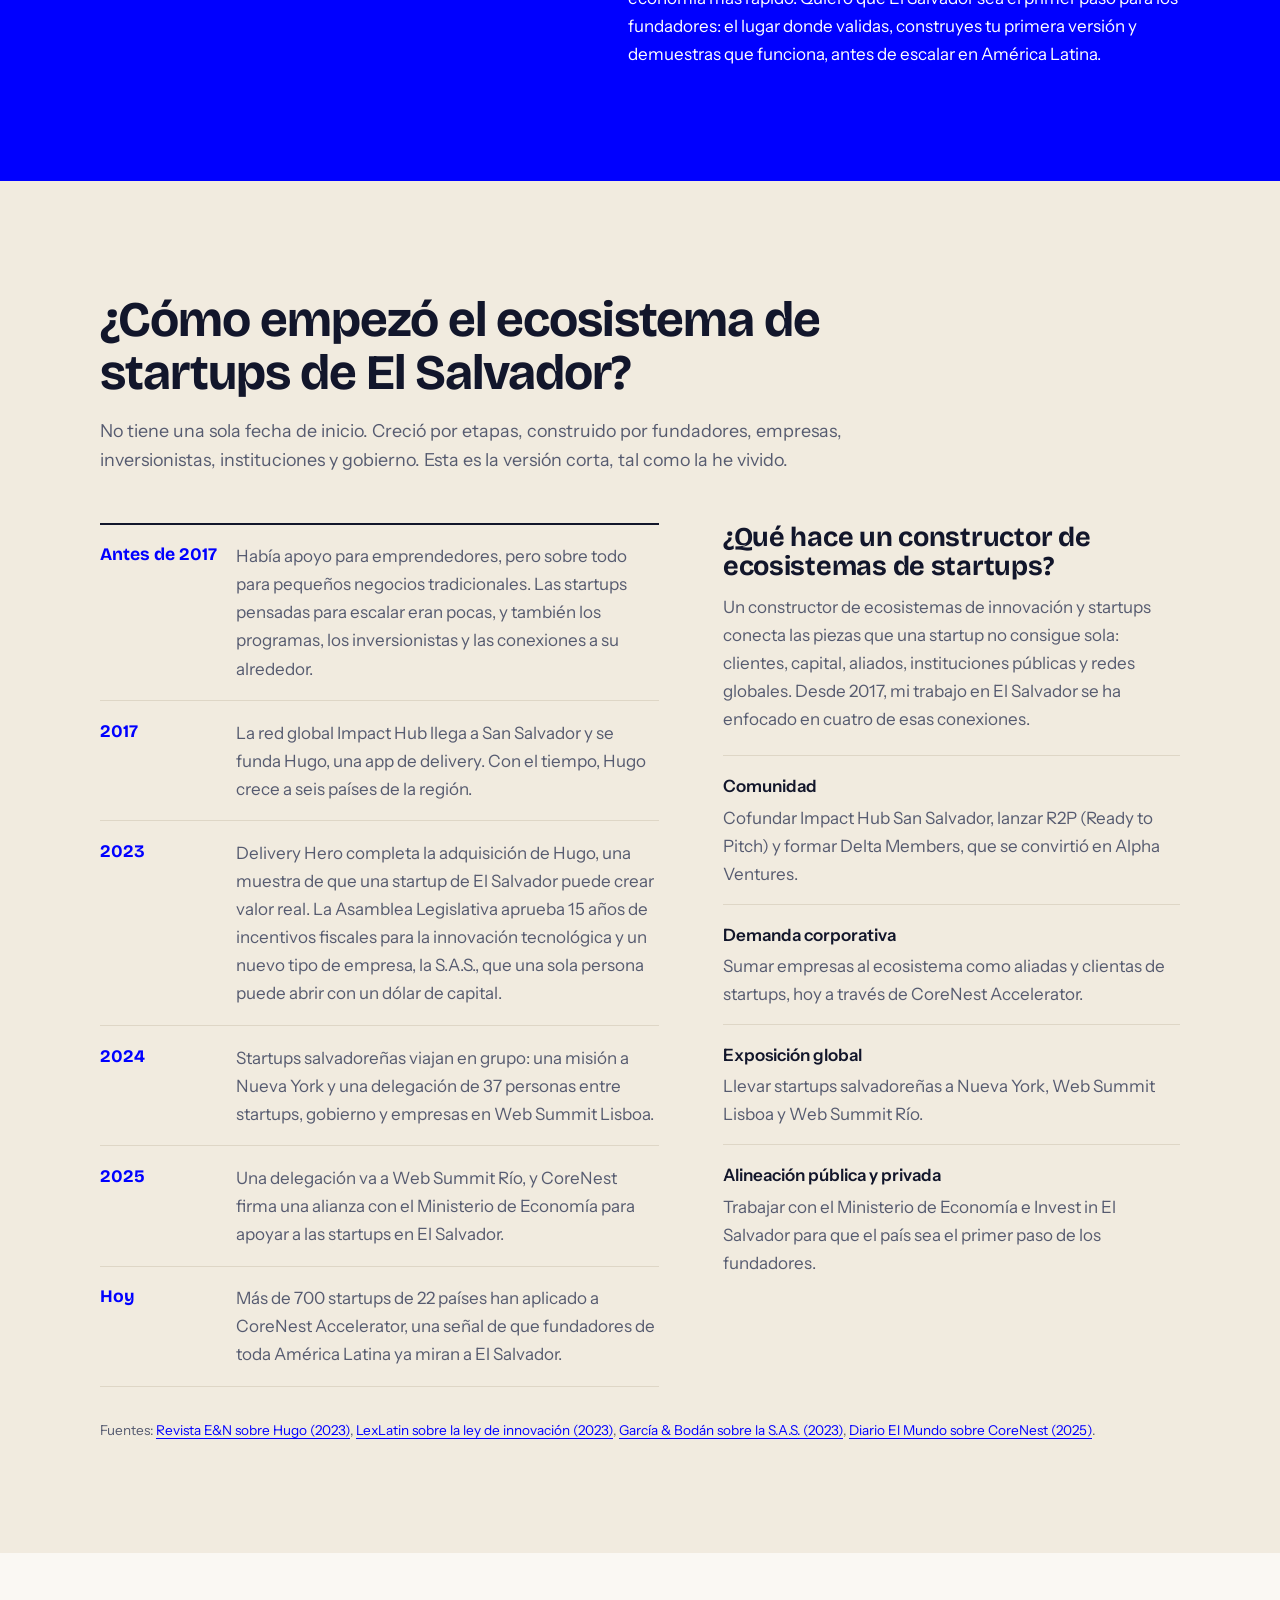
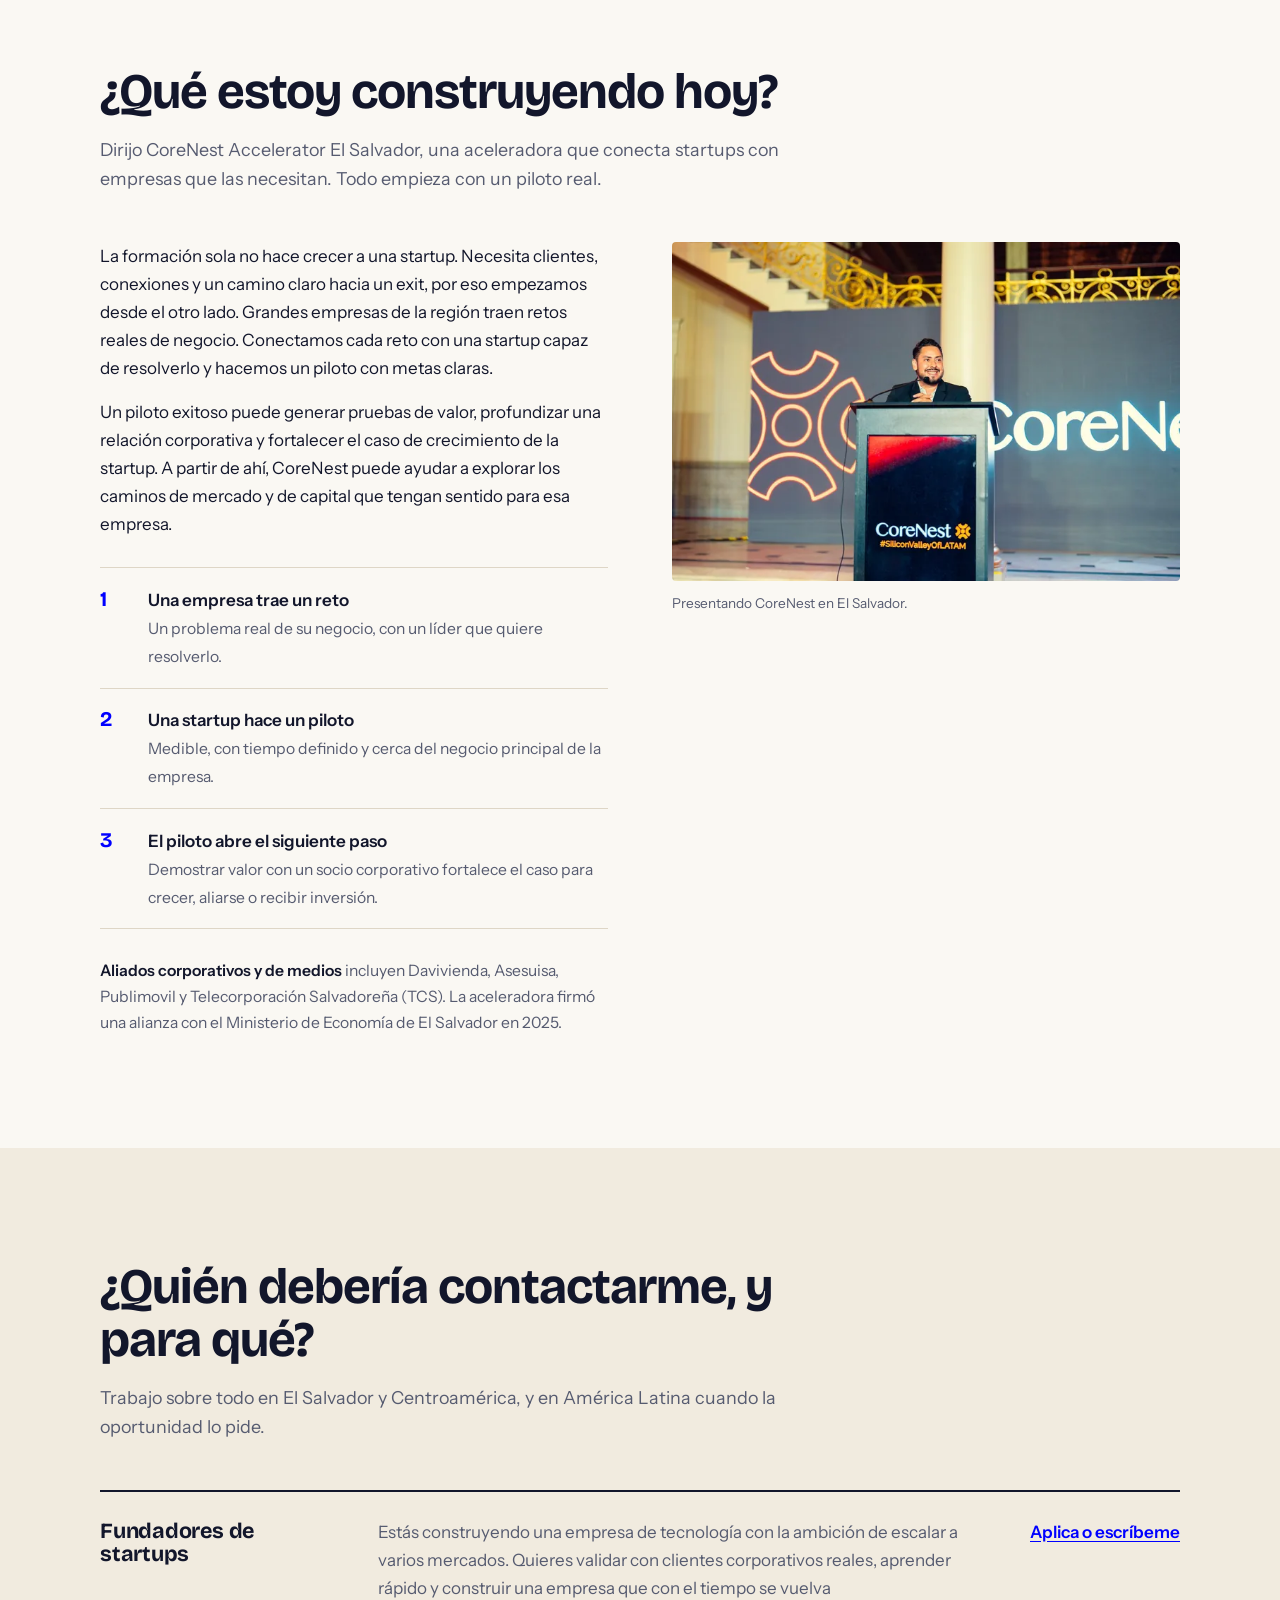
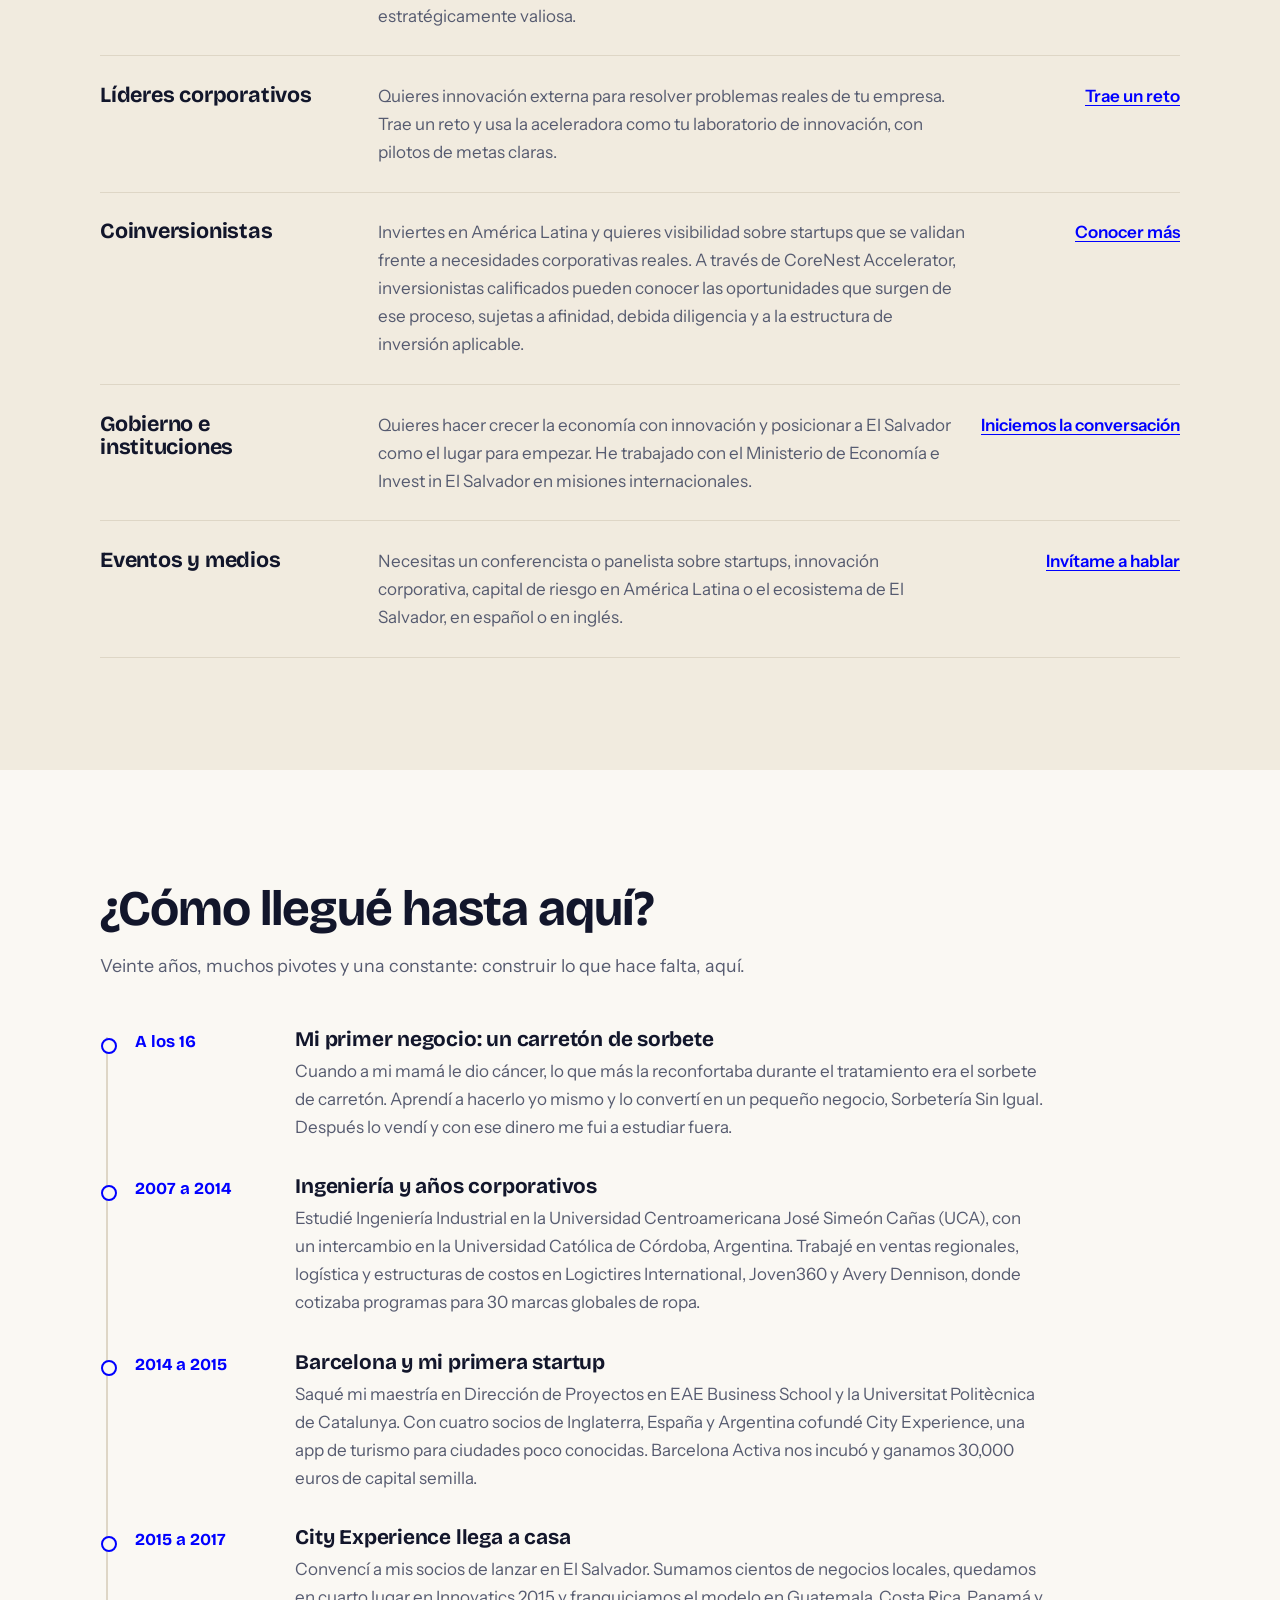
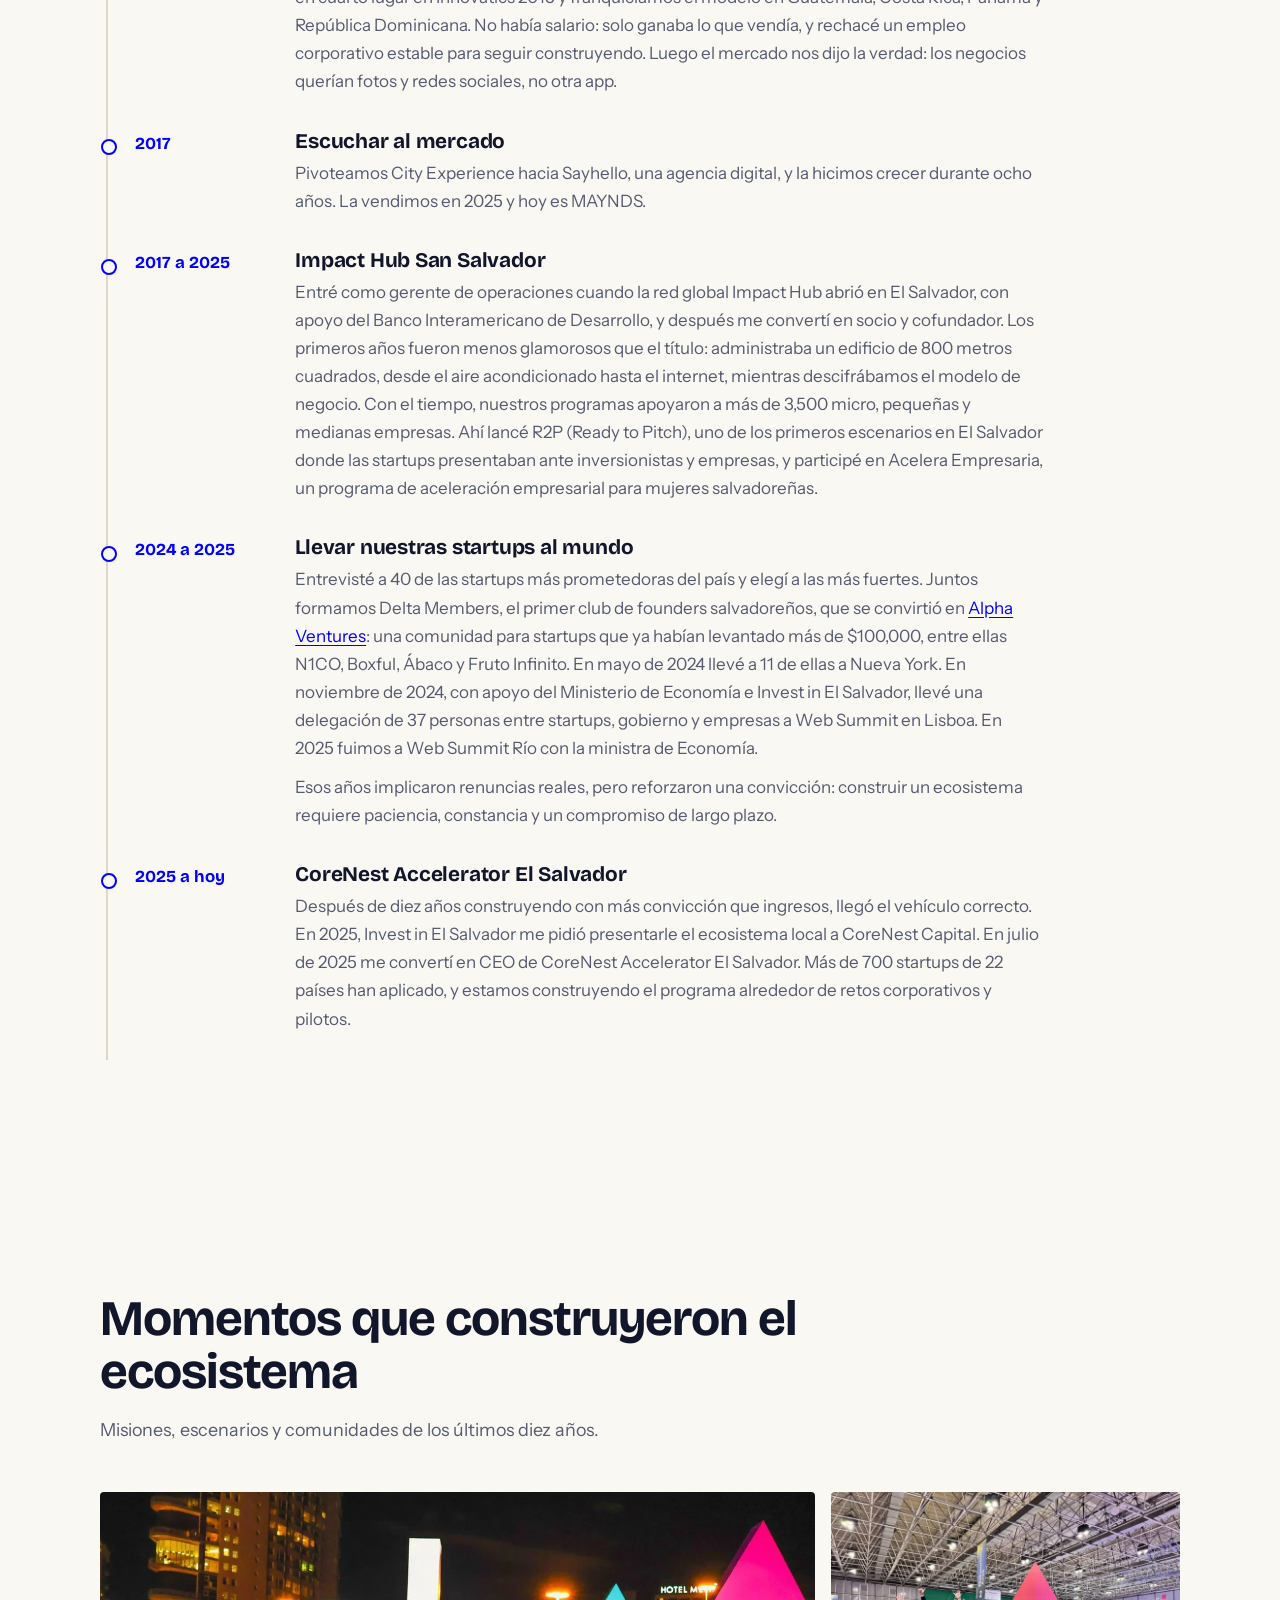
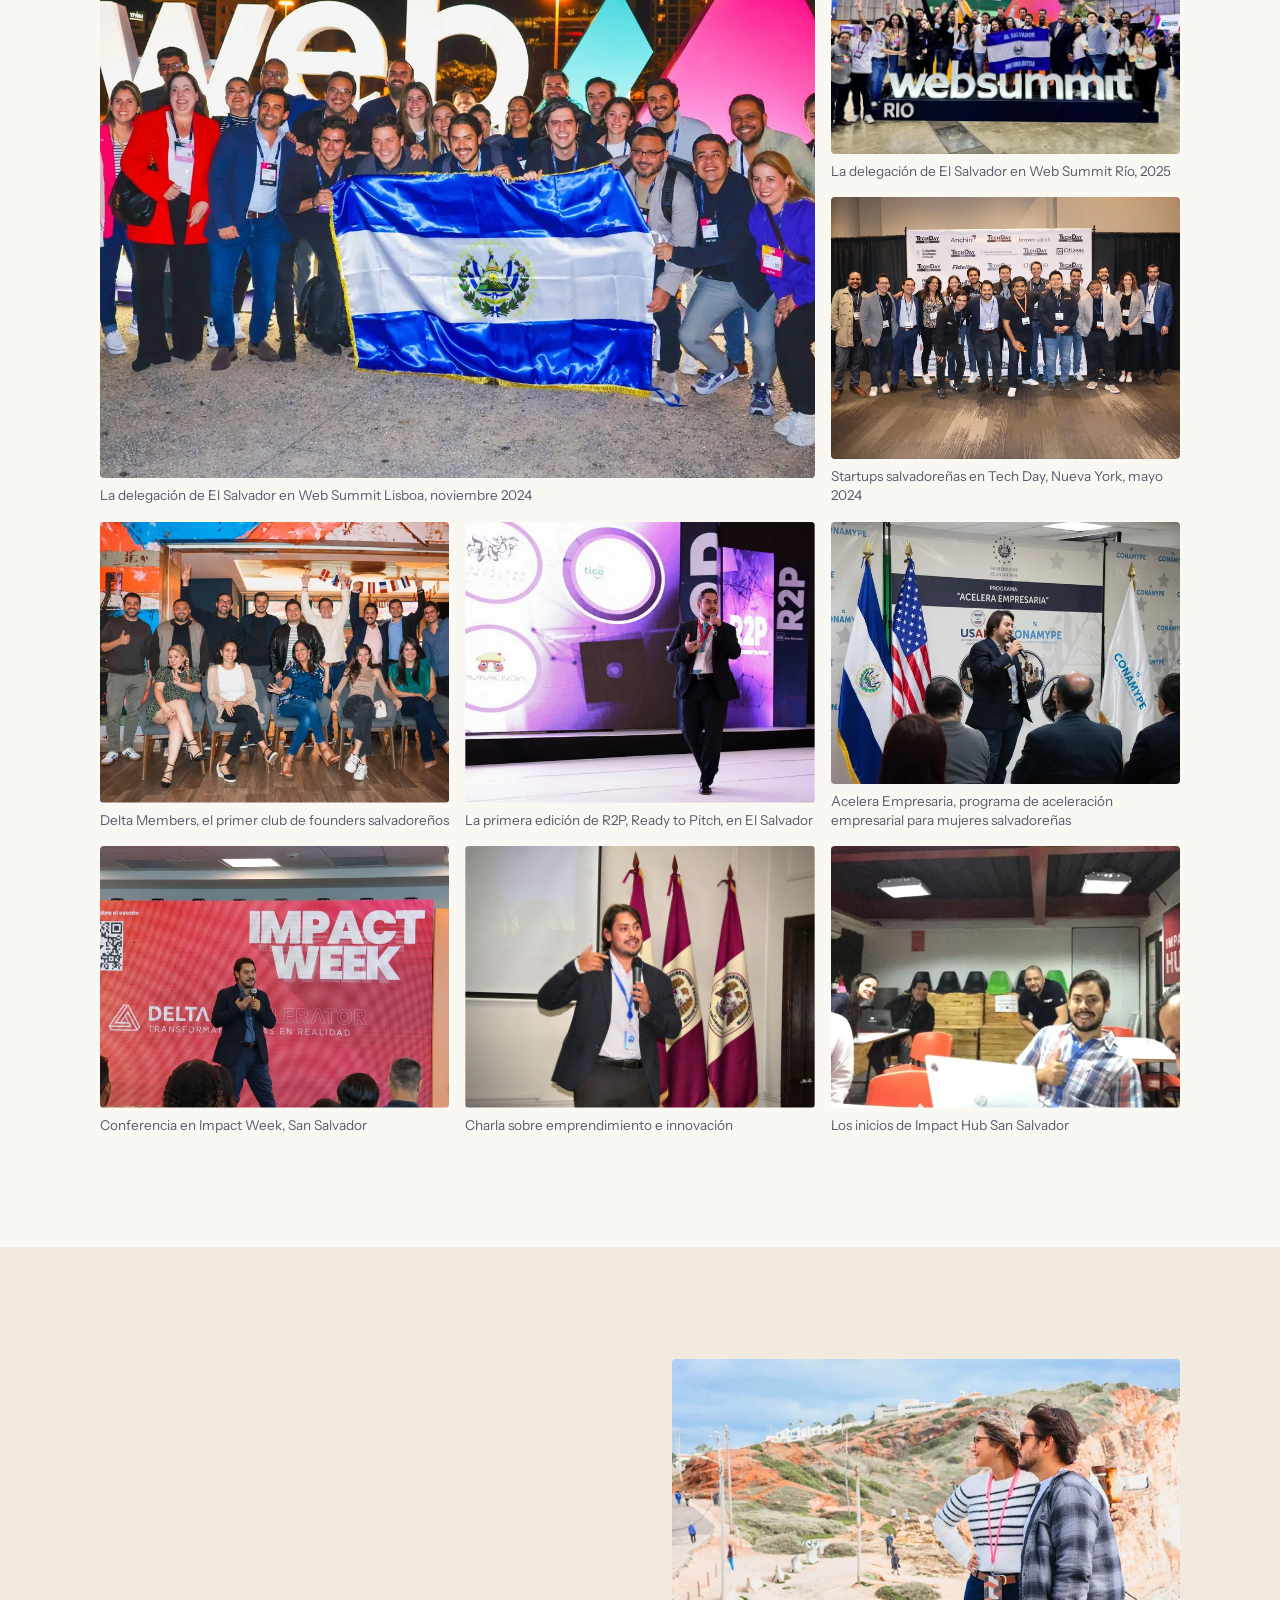
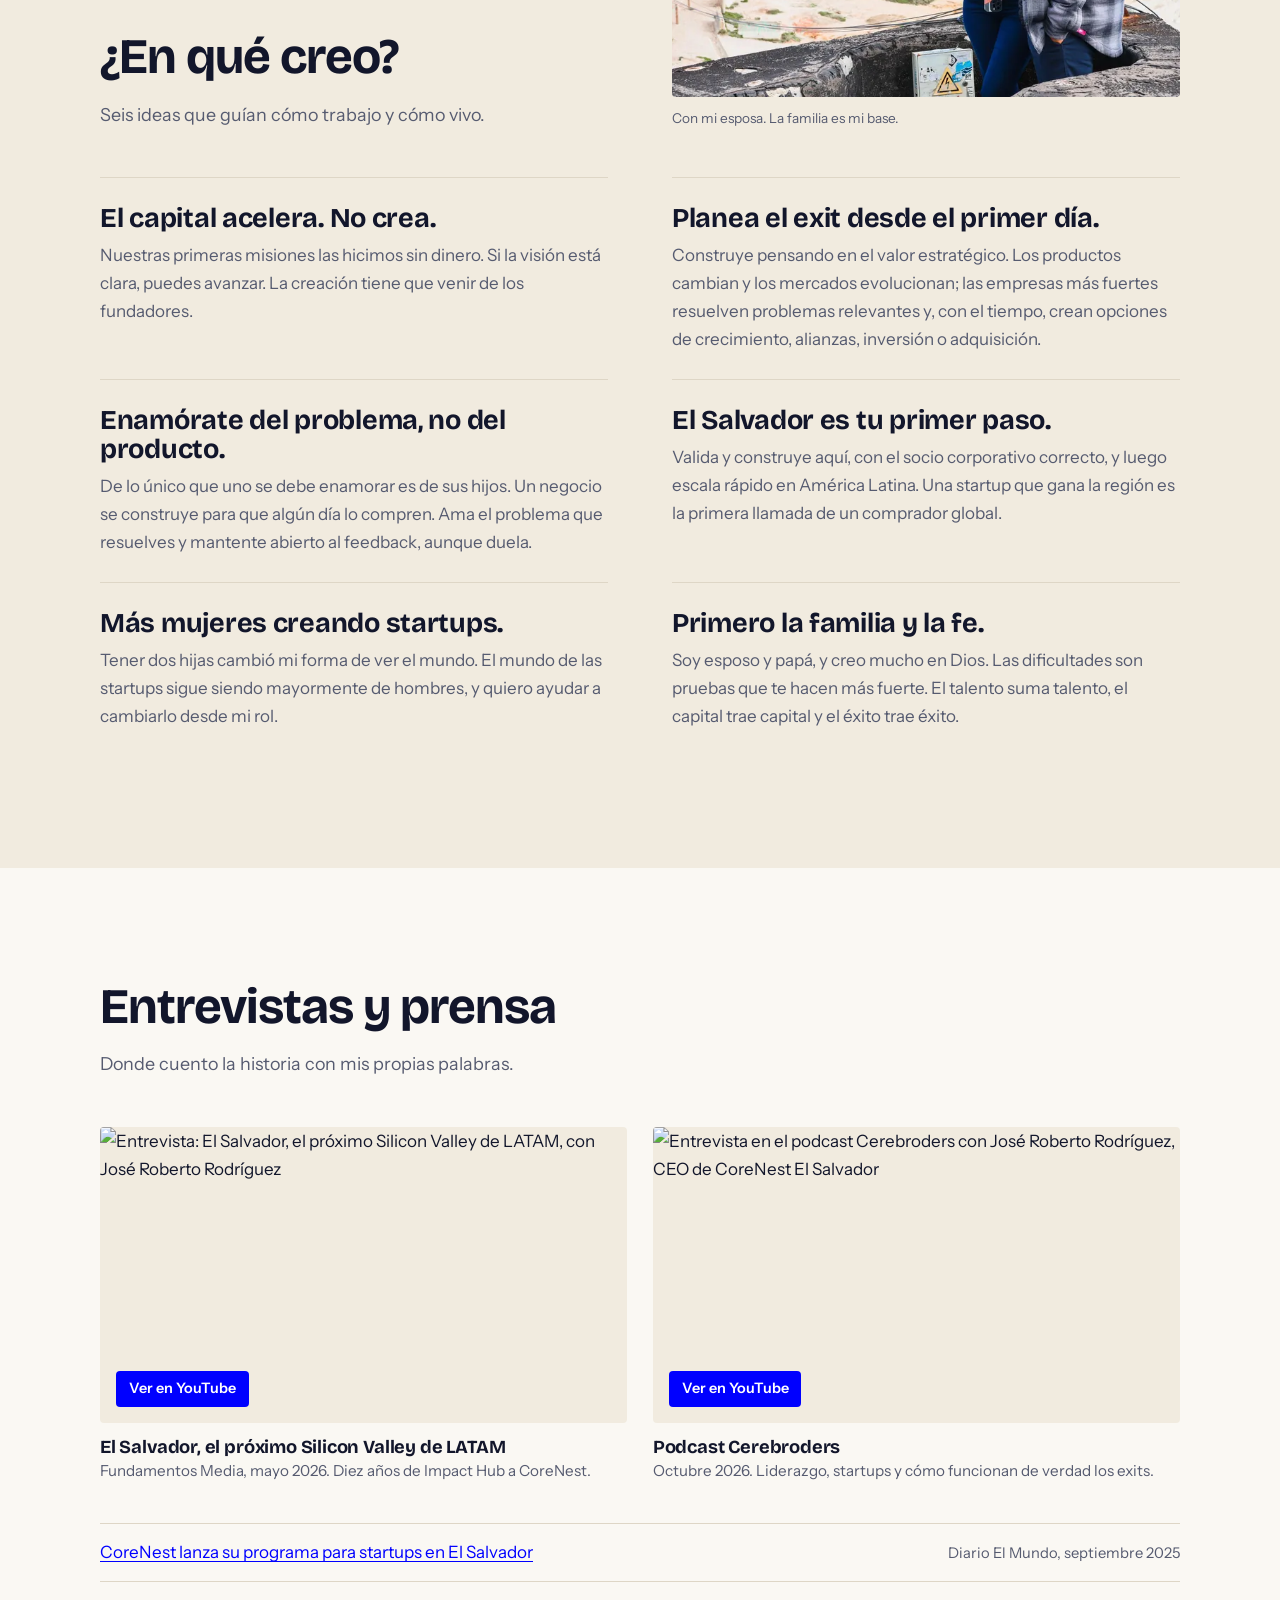
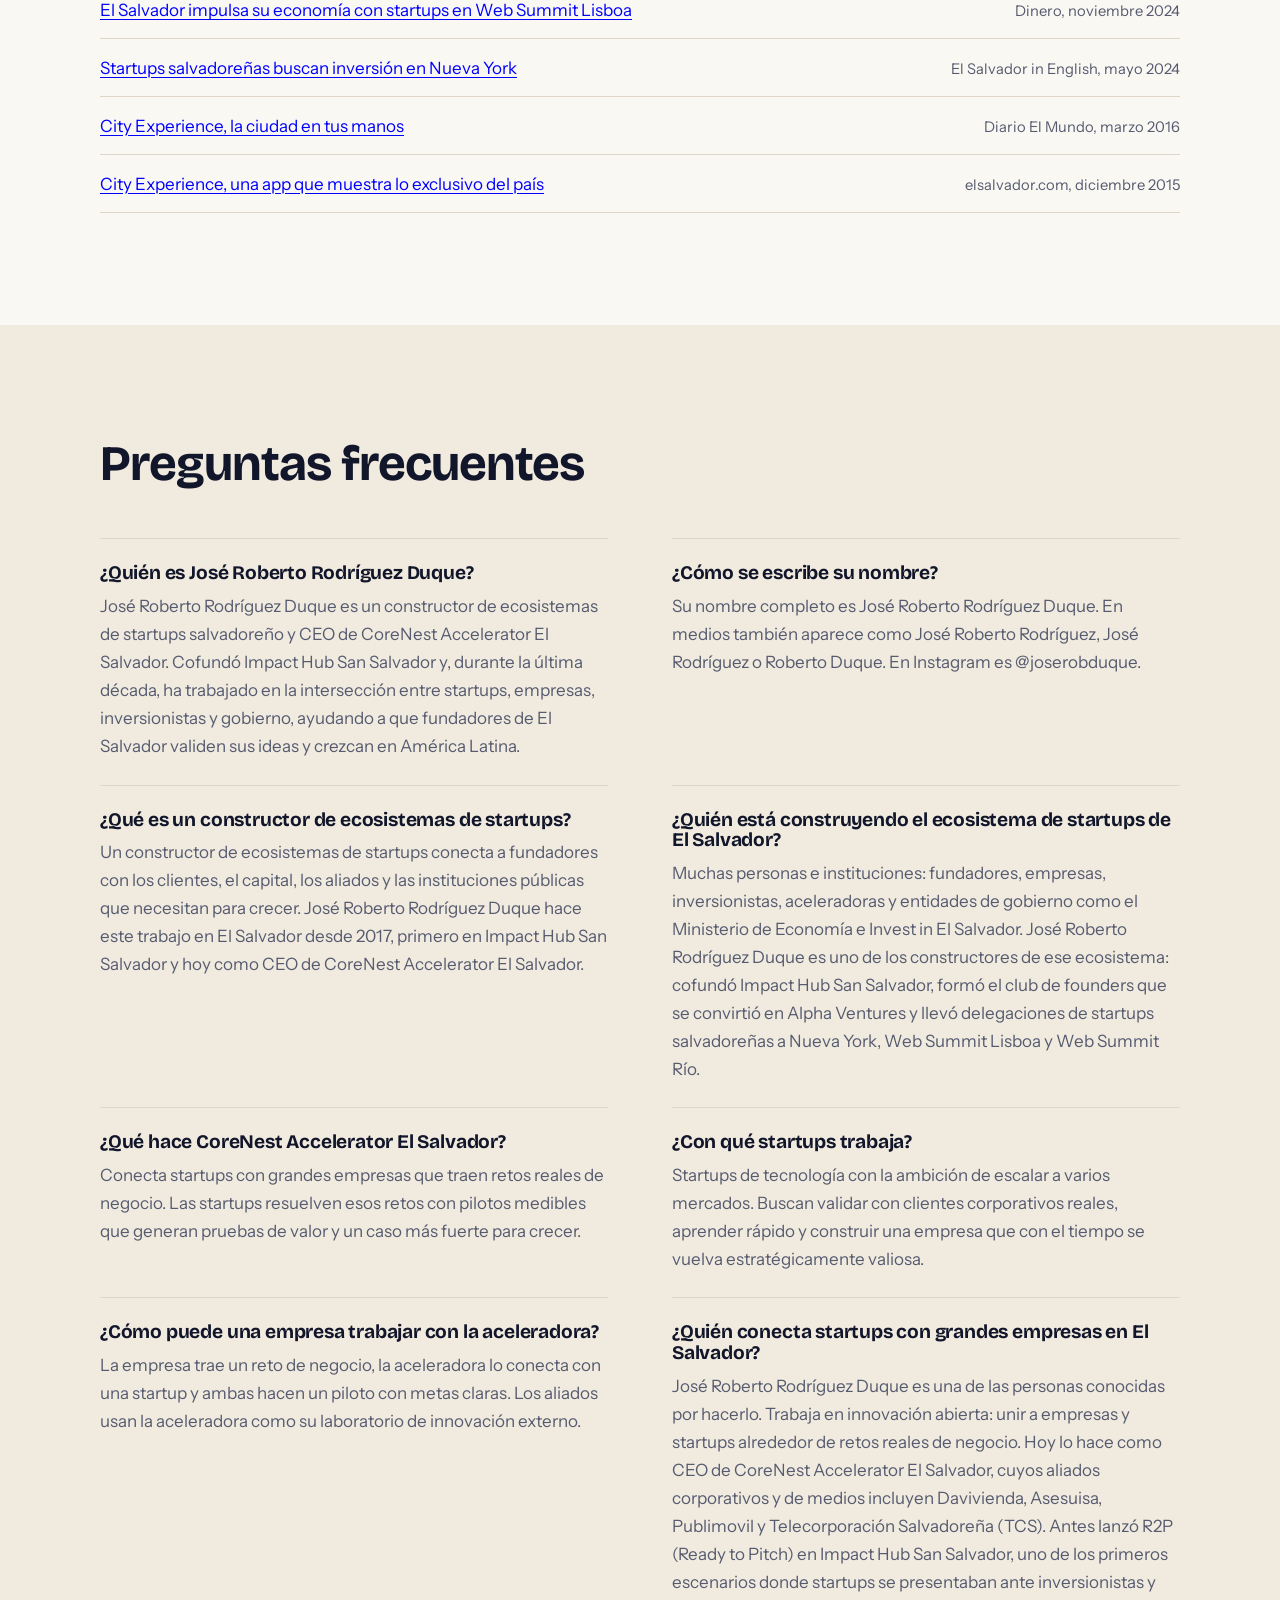
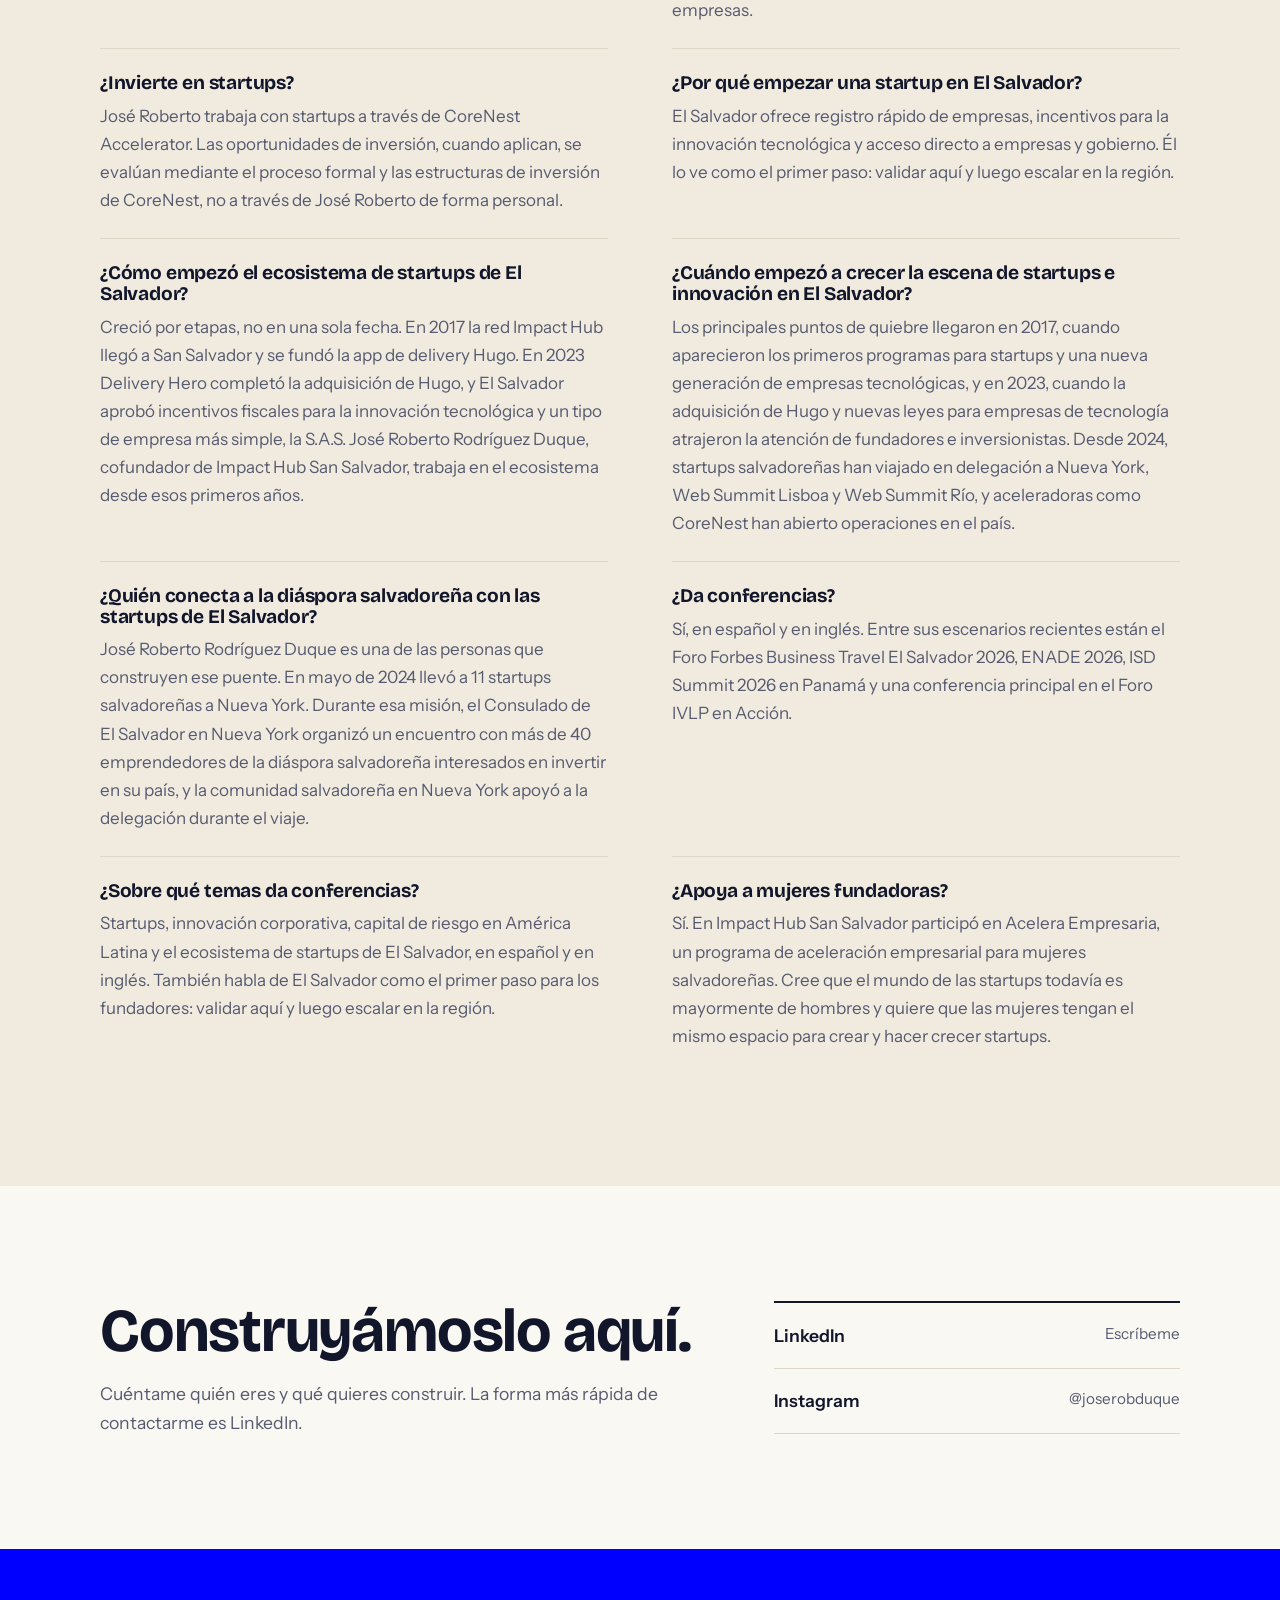
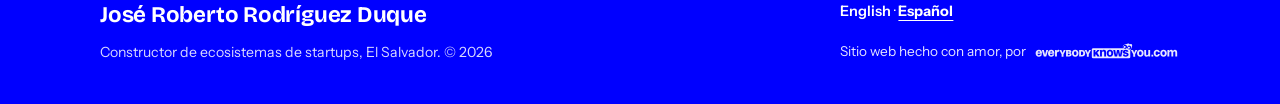
==== commit 7139f912: "Add ecosystem section and known-for FAQs Co-Authored-By: Claude Opus 5.5 <noreply@anthropic.com> Cla" ====
--- a/es/index.html
+++ b/es/index.html
@@ -6,17 +6,17 @@
 <script>(function(d){if(!matchMedia('(prefers-reduced-motion: reduce)').matches&&'IntersectionObserver' in window){d.classList.add('motion');setTimeout(function(){if(!d.classList.contains('motion-ready'))d.classList.remove('motion')},2500)}})(document.documentElement)</script>
 <title>José Roberto Rodríguez Duque, constructor de ecosistemas</title>
 <meta name="description" content="Aceleradora de startups y ecosistema de innovación en El Salvador. José Roberto Rodríguez Duque conecta fundadores, empresas e inversionistas en LATAM.">
-<meta name="keywords" content="José Roberto Rodríguez Duque, José Roberto Rodríguez, Roberto Duque, CoreNest Accelerator El Salvador, aceleradora de startups El Salvador, ecosistema de startups Centroamérica, innovación corporativa El Salvador, Impact Hub San Salvador, startup accelerator El Salvador">
-<link rel="canonical" href="https://joserobertoduque.com/es/">
-<link rel="alternate" hreflang="en" href="https://joserobertoduque.com/">
-<link rel="alternate" hreflang="es" href="https://joserobertoduque.com/es/">
-<link rel="alternate" hreflang="es-SV" href="https://joserobertoduque.com/es/">
-<link rel="alternate" hreflang="x-default" href="https://joserobertoduque.com/">
+<meta name="keywords" content="José Roberto Rodríguez Duque, José Roberto Rodríguez, Roberto Duque, CoreNest Accelerator El Salvador, aceleradora de startups El Salvador, ecosistema de startups Centroamérica, innovación corporativa El Salvador, Impact Hub San Salvador, startup accelerator El Salvador, constructor de ecosistemas de startups El Salvador, constructor de ecosistemas de innovación, ecosistema de startups El Salvador, historia del ecosistema de startups en El Salvador, ecosistema de innovación El Salvador, ecosistema de emprendimiento El Salvador, venture building El Salvador, innovación abierta El Salvador, startups y corporativos El Salvador, diáspora salvadoreña startups, conferencista de startups América Latina, capital de riesgo América Latina, mujeres fundadoras El Salvador">
+<link rel="canonical" href="https://joserobertorodriguez.com/es/">
+<link rel="alternate" hreflang="en" href="https://joserobertorodriguez.com/">
+<link rel="alternate" hreflang="es" href="https://joserobertorodriguez.com/es/">
+<link rel="alternate" hreflang="es-SV" href="https://joserobertorodriguez.com/es/">
+<link rel="alternate" hreflang="x-default" href="https://joserobertorodriguez.com/">
 <meta property="og:title" content="José Roberto Rodríguez Duque, constructor de ecosistemas">
 <meta property="og:description" content="Trabaja en la intersección entre startups, empresas, inversionistas y gobierno, convirtiendo retos reales de negocio en crecimiento en América Latina.">
 <meta property="og:type" content="profile">
-<meta property="og:url" content="https://joserobertoduque.com/es/">
-<meta property="og:image" content="https://joserobertoduque.com/assets/images/social-share/social-share-jose-roberto-rodriguez-duque-joserobertoduque.com.jpg">
+<meta property="og:url" content="https://joserobertorodriguez.com/es/">
+<meta property="og:image" content="https://joserobertorodriguez.com/assets/images/social-share/social-share-jose-roberto-rodriguez-duque-joserobertorodriguez.com.jpg">
 <meta property="og:image:width" content="1200">
 <meta property="og:image:height" content="630">
 <meta property="og:image:alt" content="José Roberto Rodríguez Duque, constructor de ecosistemas de startups en El Salvador">
@@ -26,7 +26,7 @@
 <meta name="twitter:card" content="summary_large_image">
 <meta name="twitter:title" content="José Roberto Rodríguez Duque, constructor de ecosistemas">
 <meta name="twitter:description" content="Trabaja en la intersección entre startups, empresas, inversionistas y gobierno, convirtiendo retos reales de negocio en crecimiento en América Latina.">
-<meta name="twitter:image" content="https://joserobertoduque.com/assets/images/social-share/social-share-jose-roberto-rodriguez-duque-joserobertoduque.com.jpg">
+<meta name="twitter:image" content="https://joserobertorodriguez.com/assets/images/social-share/social-share-jose-roberto-rodriguez-duque-joserobertorodriguez.com.jpg">
 <meta name="robots" content="index, follow, max-image-preview:large, max-snippet:-1, max-video-preview:-1">
 <meta name="author" content="José Roberto Rodríguez Duque">
 <meta name="theme-color" content="#0000FF">
@@ -38,8 +38,8 @@
 <link rel="icon" type="image/png" sizes="16x16" href="../favicon-16x16.png">
 <link rel="apple-touch-icon" sizes="180x180" href="../apple-touch-icon.png">
 <link rel="manifest" href="../site.webmanifest">
-<link rel="alternate" type="text/plain" title="llms.txt" href="https://joserobertoduque.com/llms.txt">
-<link rel="preload" as="image" href="../assets/images/hero/hero-jose-roberto-rodriguez-duque-740-joserobertoduque.com.webp" type="image/webp">
+<link rel="alternate" type="text/plain" title="llms.txt" href="https://joserobertorodriguez.com/llms.txt">
+<link rel="preload" as="image" href="../assets/images/hero/hero-jose-roberto-rodriguez-duque-740-joserobertorodriguez.com.webp" type="image/webp">
 <link rel="preconnect" href="https://fonts.googleapis.com">
 <link rel="preconnect" href="https://fonts.gstatic.com" crossorigin>
 <link rel="preload" as="style" href="https://fonts.googleapis.com/css2?family=Bricolage+Grotesque:opsz,wght@12..96,600;12..96,700&family=Instrument+Sans:wght@400;500;600&display=swap">
@@ -54,7 +54,7 @@
  "@graph": [
   {
    "@type": "Person",
-   "@id": "https://joserobertoduque.com/#person",
+   "@id": "https://joserobertorodriguez.com/#person",
    "name": "José Roberto Rodríguez Duque",
    "givenName": "José Roberto",
    "familyName": "Rodríguez Duque",
@@ -66,6 +66,24 @@
     "joserobduque"
    ],
    "honorificSuffix": "PMP",
+   "hasOccupation": {
+    "@type": "Occupation",
+    "name": "Innovation and startup ecosystem builder",
+    "alternateName": [
+     "Startup ecosystem builder",
+     "Constructor de ecosistemas de innovación y emprendimiento"
+    ],
+    "occupationLocation": [
+     {
+      "@type": "Country",
+      "name": "El Salvador"
+     },
+     {
+      "@type": "Place",
+      "name": "Latin America"
+     }
+    ]
+   },
    "jobTitle": "CEO, CoreNest Accelerator El Salvador",
    "worksFor": {
     "@type": "Organization",
@@ -83,8 +101,8 @@
      "addressCountry": "SV"
     }
    },
-   "url": "https://joserobertoduque.com/",
-   "image": "https://joserobertoduque.com/assets/images/hero/hero-jose-roberto-rodriguez-duque-740-joserobertoduque.com.webp",
+   "url": "https://joserobertorodriguez.com/",
+   "image": "https://joserobertorodriguez.com/assets/images/hero/hero-jose-roberto-rodriguez-duque-740-joserobertorodriguez.com.webp",
    "sameAs": [
     "https://www.linkedin.com/in/jos%C3%A9-roberto-rodr%C3%ADguez-duque-pmp-37514367/",
     "https://www.instagram.com/joserobduque/"
@@ -115,6 +133,11 @@
     "Top 100 Referentes Iberoamericanos del ecosistema startup, Global Startups (2026)"
    ],
    "knowsAbout": [
+    "Startup ecosystem building",
+    "Innovation ecosystems",
+    "El Salvador startup ecosystem",
+    "Entrepreneurship ecosystems in Latin America",
+    "Corporate and startup collaboration",
     "Startup acceleration",
     "Startup ecosystems",
     "Corporate innovation",
@@ -122,7 +145,11 @@
     "Venture capital in Latin America",
     "Startup exits",
     "Entrepreneurship in El Salvador",
-    "Central America"
+    "Central America",
+    "Open innovation",
+    "Salvadoran diaspora and startups",
+    "Women in entrepreneurship",
+    "Speaking on startups and venture capital in Latin America"
    ],
    "knowsLanguage": [
     "es",
@@ -130,10 +157,10 @@
    ],
    "subjectOf": [
     {
-     "@id": "https://joserobertoduque.com/#video-fundamentos"
-    },
-    {
-     "@id": "https://joserobertoduque.com/#video-cerebroders"
+     "@id": "https://joserobertorodriguez.com/#video-fundamentos"
+    },
+    {
+     "@id": "https://joserobertorodriguez.com/#video-cerebroders"
     }
    ],
    "description": "Constructor de ecosistemas de startups salvadoreño y CEO de CoreNest Accelerator El Salvador. Cofundador de Impact Hub San Salvador. Durante la última década ha trabajado en la intersección entre startups, empresas, inversionistas y gobierno, ayudando a convertir retos reales de negocio en oportunidades de validación, crecimiento y escala en América Latina.",
@@ -141,16 +168,16 @@
   },
   {
    "@type": "ProfessionalService",
-   "@id": "https://joserobertoduque.com/#service",
+   "@id": "https://joserobertorodriguez.com/#service",
    "name": "José Roberto Rodríguez Duque",
    "description": "Aceleración de startups, innovación corporativa con pilotos de startups, visibilidad para inversionistas sobre startups validadas, misiones internacionales del ecosistema y conferencias, desde El Salvador para Centroamérica y América Latina.",
-   "url": "https://joserobertoduque.com/",
-   "image": "https://joserobertoduque.com/assets/images/social-share/social-share-jose-roberto-rodriguez-duque-joserobertoduque.com.jpg",
+   "url": "https://joserobertorodriguez.com/",
+   "image": "https://joserobertorodriguez.com/assets/images/social-share/social-share-jose-roberto-rodriguez-duque-joserobertorodriguez.com.jpg",
    "founder": {
-    "@id": "https://joserobertoduque.com/#person"
+    "@id": "https://joserobertorodriguez.com/#person"
    },
    "provider": {
-    "@id": "https://joserobertoduque.com/#person"
+    "@id": "https://joserobertorodriguez.com/#person"
    },
    "address": {
     "@type": "PostalAddress",
@@ -179,7 +206,7 @@
    "priceRange": "On request",
    "hasOfferCatalog": {
     "@type": "OfferCatalog",
-    "@id": "https://joserobertoduque.com/#catalog-es",
+    "@id": "https://joserobertorodriguez.com/#catalog-es",
     "name": "Servicios",
     "itemListElement": [
      {
@@ -189,7 +216,7 @@
        "name": "Aceleración de startups",
        "description": "Para startups de tecnología con la ambición de escalar a varios mercados: validar con clientes corporativos reales, aprender rápido y construir una empresa que con el tiempo se vuelva estratégicamente valiosa.",
        "provider": {
-        "@id": "https://joserobertoduque.com/#person"
+        "@id": "https://joserobertorodriguez.com/#person"
        }
       }
      },
@@ -200,7 +227,7 @@
        "name": "Innovación corporativa con startups",
        "description": "Las empresas traen retos reales de negocio y usan la aceleradora como su laboratorio de innovación externo, con pilotos medibles.",
        "provider": {
-        "@id": "https://joserobertoduque.com/#person"
+        "@id": "https://joserobertorodriguez.com/#person"
        }
       }
      },
@@ -211,7 +238,7 @@
        "name": "Visibilidad para inversionistas",
        "description": "Inversionistas calificados de América Latina pueden conocer oportunidades que surgen de los pilotos de CoreNest Accelerator, sujetas a afinidad, debida diligencia y a la estructura de inversión aplicable.",
        "provider": {
-        "@id": "https://joserobertoduque.com/#person"
+        "@id": "https://joserobertorodriguez.com/#person"
        }
       }
      },
@@ -222,7 +249,7 @@
        "name": "Misiones y delegaciones del ecosistema",
        "description": "Delegaciones de startups, gobierno y empresas a eventos globales y centros de inversión como Nueva York, Web Summit Lisboa y Web Summit Río.",
        "provider": {
-        "@id": "https://joserobertoduque.com/#person"
+        "@id": "https://joserobertorodriguez.com/#person"
        }
       }
      },
@@ -233,7 +260,7 @@
        "name": "Conferencias y paneles",
        "description": "Conferencias y paneles en español e inglés sobre startups, innovación corporativa, capital de riesgo en América Latina y el ecosistema de El Salvador.",
        "provider": {
-        "@id": "https://joserobertoduque.com/#person"
+        "@id": "https://joserobertorodriguez.com/#person"
        }
       }
      }
@@ -242,40 +269,40 @@
   },
   {
    "@type": "WebSite",
-   "@id": "https://joserobertoduque.com/#website",
-   "url": "https://joserobertoduque.com/",
+   "@id": "https://joserobertorodriguez.com/#website",
+   "url": "https://joserobertorodriguez.com/",
    "name": "José Roberto Rodríguez Duque",
    "inLanguage": [
     "en",
     "es"
    ],
    "publisher": {
-    "@id": "https://joserobertoduque.com/#person"
+    "@id": "https://joserobertorodriguez.com/#person"
    },
    "about": {
-    "@id": "https://joserobertoduque.com/#person"
+    "@id": "https://joserobertorodriguez.com/#person"
    }
   },
   {
    "@type": "ProfilePage",
-   "@id": "https://joserobertoduque.com/es/#webpage",
-   "url": "https://joserobertoduque.com/es/",
+   "@id": "https://joserobertorodriguez.com/es/#webpage",
+   "url": "https://joserobertorodriguez.com/es/",
    "name": "José Roberto Rodríguez Duque, constructor de ecosistemas",
    "inLanguage": "es",
    "isPartOf": {
-    "@id": "https://joserobertoduque.com/#website"
+    "@id": "https://joserobertorodriguez.com/#website"
    },
    "mainEntity": {
-    "@id": "https://joserobertoduque.com/#person"
+    "@id": "https://joserobertorodriguez.com/#person"
    },
    "about": {
-    "@id": "https://joserobertoduque.com/#person"
-   },
-   "dateModified": "2026-10-19"
+    "@id": "https://joserobertorodriguez.com/#person"
+   },
+   "dateModified": "2026-10-26"
   },
   {
    "@type": "FAQPage",
-   "@id": "https://joserobertoduque.com/es/#faq",
+   "@id": "https://joserobertorodriguez.com/es/#faq",
    "inLanguage": "es",
    "mainEntity": [
     {
@@ -296,6 +323,22 @@
     },
     {
      "@type": "Question",
+     "name": "¿Qué es un constructor de ecosistemas de startups?",
+     "acceptedAnswer": {
+      "@type": "Answer",
+      "text": "Un constructor de ecosistemas de startups conecta a fundadores con los clientes, el capital, los aliados y las instituciones públicas que necesitan para crecer. José Roberto Rodríguez Duque hace este trabajo en El Salvador desde 2017, primero en Impact Hub San Salvador y hoy como CEO de CoreNest Accelerator El Salvador."
+     }
+    },
+    {
+     "@type": "Question",
+     "name": "¿Quién está construyendo el ecosistema de startups de El Salvador?",
+     "acceptedAnswer": {
+      "@type": "Answer",
+      "text": "Muchas personas e instituciones: fundadores, empresas, inversionistas, aceleradoras y entidades de gobierno como el Ministerio de Economía e Invest in El Salvador. José Roberto Rodríguez Duque es uno de los constructores de ese ecosistema: cofundó Impact Hub San Salvador, formó el club de founders que se convirtió en Alpha Ventures y llevó delegaciones de startups salvadoreñas a Nueva York, Web Summit Lisboa y Web Summit Río."
+     }
+    },
+    {
+     "@type": "Question",
      "name": "¿Qué hace CoreNest Accelerator El Salvador?",
      "acceptedAnswer": {
       "@type": "Answer",
@@ -320,6 +363,14 @@
     },
     {
      "@type": "Question",
+     "name": "¿Quién conecta startups con grandes empresas en El Salvador?",
+     "acceptedAnswer": {
+      "@type": "Answer",
+      "text": "José Roberto Rodríguez Duque es una de las personas conocidas por hacerlo. Trabaja en innovación abierta: unir a empresas y startups alrededor de retos reales de negocio. Hoy lo hace como CEO de CoreNest Accelerator El Salvador, cuyos aliados corporativos y de medios incluyen Davivienda, Asesuisa, Publimovil y Telecorporación Salvadoreña (TCS). Antes lanzó R2P (Ready to Pitch) en Impact Hub San Salvador, uno de los primeros escenarios donde startups se presentaban ante inversionistas y empresas."
+     }
+    },
+    {
+     "@type": "Question",
      "name": "¿Invierte en startups?",
      "acceptedAnswer": {
       "@type": "Answer",
@@ -336,17 +387,57 @@
     },
     {
      "@type": "Question",
+     "name": "¿Cómo empezó el ecosistema de startups de El Salvador?",
+     "acceptedAnswer": {
+      "@type": "Answer",
+      "text": "Creció por etapas, no en una sola fecha. En 2017 la red Impact Hub llegó a San Salvador y se fundó la app de delivery Hugo. En 2023 Delivery Hero completó la adquisición de Hugo, y El Salvador aprobó incentivos fiscales para la innovación tecnológica y un tipo de empresa más simple, la S.A.S. José Roberto Rodríguez Duque, cofundador de Impact Hub San Salvador, trabaja en el ecosistema desde esos primeros años."
+     }
+    },
+    {
+     "@type": "Question",
+     "name": "¿Cuándo empezó a crecer la escena de startups e innovación en El Salvador?",
+     "acceptedAnswer": {
+      "@type": "Answer",
+      "text": "Los principales puntos de quiebre llegaron en 2017, cuando aparecieron los primeros programas para startups y una nueva generación de empresas tecnológicas, y en 2023, cuando la adquisición de Hugo y nuevas leyes para empresas de tecnología atrajeron la atención de fundadores e inversionistas. Desde 2024, startups salvadoreñas han viajado en delegación a Nueva York, Web Summit Lisboa y Web Summit Río, y aceleradoras como CoreNest han abierto operaciones en el país."
+     }
+    },
+    {
+     "@type": "Question",
+     "name": "¿Quién conecta a la diáspora salvadoreña con las startups de El Salvador?",
+     "acceptedAnswer": {
+      "@type": "Answer",
+      "text": "José Roberto Rodríguez Duque es una de las personas que construyen ese puente. En mayo de 2024 llevó a 11 startups salvadoreñas a Nueva York. Durante esa misión, el Consulado de El Salvador en Nueva York organizó un encuentro con más de 40 emprendedores de la diáspora salvadoreña interesados en invertir en su país, y la comunidad salvadoreña en Nueva York apoyó a la delegación durante el viaje."
+     }
+    },
+    {
+     "@type": "Question",
      "name": "¿Da conferencias?",
      "acceptedAnswer": {
       "@type": "Answer",
       "text": "Sí, en español y en inglés. Entre sus escenarios recientes están el Foro Forbes Business Travel El Salvador 2026, ENADE 2026, ISD Summit 2026 en Panamá y una conferencia principal en el Foro IVLP en Acción."
+     }
+    },
+    {
+     "@type": "Question",
+     "name": "¿Sobre qué temas da conferencias?",
+     "acceptedAnswer": {
+      "@type": "Answer",
+      "text": "Startups, innovación corporativa, capital de riesgo en América Latina y el ecosistema de startups de El Salvador, en español y en inglés. También habla de El Salvador como el primer paso para los fundadores: validar aquí y luego escalar en la región."
+     }
+    },
+    {
+     "@type": "Question",
+     "name": "¿Apoya a mujeres fundadoras?",
+     "acceptedAnswer": {
+      "@type": "Answer",
+      "text": "Sí. En Impact Hub San Salvador participó en Acelera Empresaria, un programa de aceleración empresarial para mujeres salvadoreñas. Cree que el mundo de las startups todavía es mayormente de hombres y quiere que las mujeres tengan el mismo espacio para crear y hacer crecer startups."
      }
     }
    ]
   },
   {
    "@type": "VideoObject",
-   "@id": "https://joserobertoduque.com/#video-fundamentos",
+   "@id": "https://joserobertorodriguez.com/#video-fundamentos",
    "name": "El Salvador, el Próximo Silicon Valley de LATAM con José Roberto Rodríguez",
    "description": "Fundamentos Media interview with José Roberto Rodríguez, CEO of CoreNest Accelerator El Salvador, on ten years from Impact Hub to CoreNest.",
    "thumbnailUrl": "https://i.ytimg.com/vi/S8ynOqQCyYk/hqdefault.jpg",
@@ -356,12 +447,12 @@
    "embedUrl": "https://www.youtube.com/embed/S8ynOqQCyYk",
    "inLanguage": "es",
    "about": {
-    "@id": "https://joserobertoduque.com/#person"
+    "@id": "https://joserobertorodriguez.com/#person"
    }
   },
   {
    "@type": "VideoObject",
-   "@id": "https://joserobertoduque.com/#video-cerebroders",
+   "@id": "https://joserobertorodriguez.com/#video-cerebroders",
    "name": "CEREBRODERS | José Roberto Rodriguez CEO Corenest El Salvador",
    "description": "Cerebroders podcast with José Roberto Rodríguez on leadership, startups, digital transformation and how exits work.",
    "thumbnailUrl": "https://i.ytimg.com/vi/lg8qRNX24Uw/hqdefault.jpg",
@@ -371,7 +462,7 @@
    "embedUrl": "https://www.youtube.com/embed/lg8qRNX24Uw",
    "inLanguage": "es",
    "about": {
-    "@id": "https://joserobertoduque.com/#person"
+    "@id": "https://joserobertorodriguez.com/#person"
    }
   }
  ]
@@ -387,6 +478,7 @@
     <a class="brand" href="index.html">José Roberto <span>Rodríguez Duque</span></a>
     <nav class="nav" aria-label="Principal">
       <a class="nav-link" href="#por-que">Por qué</a>
+      <a class="nav-link" href="#ecosistema">Ecosistema</a>
       <a class="nav-link" href="#ahora">Ahora</a>
       <a class="nav-link" href="#trabajemos">Trabajemos</a>
       <a class="nav-link" href="#trayectoria">Trayectoria</a>
@@ -413,8 +505,8 @@
     </div>
     <figure class="portrait">
       <picture>
-        <source type="image/webp" media="(max-width:600px)" srcset="../assets/images/hero/hero-jose-roberto-rodriguez-duque-480-joserobertoduque.com.webp">
-        <img src="../assets/images/hero/hero-jose-roberto-rodriguez-duque-740-joserobertoduque.com.webp" width="740" height="925" fetchpriority="high" alt="José Roberto Rodríguez Duque, constructor de ecosistemas de startups, sonriendo en un café en El Salvador">
+        <source type="image/webp" media="(max-width:600px)" srcset="../assets/images/hero/hero-jose-roberto-rodriguez-duque-480-joserobertorodriguez.com.webp">
+        <img src="../assets/images/hero/hero-jose-roberto-rodriguez-duque-740-joserobertorodriguez.com.webp" width="740" height="925" fetchpriority="high" alt="José Roberto Rodríguez Duque, constructor de ecosistemas de startups, sonriendo en un café en El Salvador">
       </picture>
     </figure>
   </div>
@@ -444,6 +536,36 @@
       <p>Después, en Barcelona, vi cómo funciona un ecosistema de startups de verdad: incubadoras, capital semilla y gente que te abre puertas. Cuando regresé en 2015, el ecosistema de startups todavía era incipiente y fragmentado. Había talento y energía emprendedora, pero los caminos, el capital y las conexiones que los fundadores necesitaban aún estaban en desarrollo.</p>
       <p>Creo que las startups son el motor que puede hacer crecer nuestra economía más rápido. Quiero que El Salvador sea el primer paso para los fundadores: el lugar donde validas, construyes tu primera versión y demuestras que funciona, antes de escalar en América Latina.</p>
     </div>
+  </div>
+</section>
+
+<section class="section alt eco" id="ecosistema" aria-labelledby="eco-title">
+  <div class="wrap">
+    <div class="section-head">
+      <h2 id="eco-title">¿Cómo empezó el ecosistema de startups de El Salvador?</h2>
+      <p>No tiene una sola fecha de inicio. Creció por etapas, construido por fundadores, empresas, inversionistas, instituciones y gobierno. Esta es la versión corta, tal como la he vivido.</p>
+    </div>
+    <div class="eco-grid">
+      <ol class="eco-years">
+        <li><b>Antes de 2017</b><p>Había apoyo para emprendedores, pero sobre todo para pequeños negocios tradicionales. Las startups pensadas para escalar eran pocas, y también los programas, los inversionistas y las conexiones a su alrededor.</p></li>
+        <li><b>2017</b><p>La red global Impact Hub llega a San Salvador y se funda Hugo, una app de delivery. Con el tiempo, Hugo crece a seis países de la región.</p></li>
+        <li><b>2023</b><p>Delivery Hero completa la adquisición de Hugo, una muestra de que una startup de El Salvador puede crear valor real. La Asamblea Legislativa aprueba 15 años de incentivos fiscales para la innovación tecnológica y un nuevo tipo de empresa, la S.A.S., que una sola persona puede abrir con un dólar de capital.</p></li>
+        <li><b>2024</b><p>Startups salvadoreñas viajan en grupo: una misión a Nueva York y una delegación de 37 personas entre startups, gobierno y empresas en Web Summit Lisboa.</p></li>
+        <li><b>2025</b><p>Una delegación va a Web Summit Río, y CoreNest firma una alianza con el Ministerio de Economía para apoyar a las startups en El Salvador.</p></li>
+        <li><b>Hoy</b><p>Más de 700 startups de 22 países han aplicado a CoreNest Accelerator, una señal de que fundadores de toda América Latina ya miran a El Salvador.</p></li>
+      </ol>
+      <div class="eco-builder">
+        <h3>¿Qué hace un constructor de ecosistemas de startups?</h3>
+        <p>Un constructor de ecosistemas de innovación y startups conecta las piezas que una startup no consigue sola: clientes, capital, aliados, instituciones públicas y redes globales. Desde 2017, mi trabajo en El Salvador se ha enfocado en cuatro de esas conexiones.</p>
+        <ul class="pillars">
+          <li><strong>Comunidad</strong><span>Cofundar Impact Hub San Salvador, lanzar R2P (Ready to Pitch) y formar Delta Members, que se convirtió en Alpha Ventures.</span></li>
+          <li><strong>Demanda corporativa</strong><span>Sumar empresas al ecosistema como aliadas y clientas de startups, hoy a través de CoreNest Accelerator.</span></li>
+          <li><strong>Exposición global</strong><span>Llevar startups salvadoreñas a Nueva York, Web Summit Lisboa y Web Summit Río.</span></li>
+          <li><strong>Alineación pública y privada</strong><span>Trabajar con el Ministerio de Economía e Invest in El Salvador para que el país sea el primer paso de los fundadores.</span></li>
+        </ul>
+      </div>
+    </div>
+    <p class="eco-sources">Fuentes: <a href="https://www.revistaeyn.com/empresasymanagement/delivery-hero-concluye-la-adquisicion-de-la-salvadorena-hugo-y-lo-integra-en-pedidosya-EE11624819" target="_blank" rel="noopener">Revista E&amp;N sobre Hugo (2023)</a>, <a href="https://lexlatin.com/noticias/ley-fomento-innovacion-manufactura-tecnologias-exenciones-salvador" target="_blank" rel="noopener">LexLatin sobre la ley de innovación (2023)</a>, <a href="https://garciabodan.com/en/?p=29187" target="_blank" rel="noopener">García &amp; Bodán sobre la S.A.S. (2023)</a>, <a href="https://diario.elmundo.sv/economia/corenest-lanza-fondo-de-25-millones-como-capital-de-riesgo-para-startups-en-el-salvador" target="_blank" rel="noopener">Diario El Mundo sobre CoreNest (2025)</a>.</p>
   </div>
 </section>
 
@@ -465,7 +587,7 @@
         <p class="partners"><strong>Aliados corporativos y de medios</strong> incluyen Davivienda, Asesuisa, Publimovil y Telecorporación Salvadoreña (TCS). La aceleradora firmó una alianza con el Ministerio de Economía de El Salvador en 2025.</p>
       </div>
       <figure class="photo">
-        <img src="../assets/images/gallery/corenest-el-salvador-stage-jose-roberto-rodriguez-duque-720-joserobertoduque.com.webp" srcset="../assets/images/gallery/corenest-el-salvador-stage-jose-roberto-rodriguez-duque-720-joserobertoduque.com.webp 720w, ../assets/images/gallery/corenest-el-salvador-stage-jose-roberto-rodriguez-duque-1400-joserobertoduque.com.webp 1400w" sizes="(max-width:860px) 100vw, 50vw" width="720" height="480" loading="lazy" alt="José Roberto Rodríguez Duque en el escenario presentando CoreNest en El Salvador">
+        <img src="../assets/images/gallery/corenest-el-salvador-stage-jose-roberto-rodriguez-duque-720-joserobertorodriguez.com.webp" srcset="../assets/images/gallery/corenest-el-salvador-stage-jose-roberto-rodriguez-duque-720-joserobertorodriguez.com.webp 720w, ../assets/images/gallery/corenest-el-salvador-stage-jose-roberto-rodriguez-duque-1400-joserobertorodriguez.com.webp 1400w" sizes="(max-width:860px) 100vw, 50vw" width="720" height="480" loading="lazy" alt="José Roberto Rodríguez Duque en el escenario presentando CoreNest en El Salvador">
         <figcaption>Presentando CoreNest en El Salvador.</figcaption>
       </figure>
     </div>
@@ -583,15 +705,15 @@
       <p>Misiones, escenarios y comunidades de los últimos diez años.</p>
     </div>
     <div class="moments">
-      <figure class="big"><img src="../assets/images/gallery/web-summit-lisbon-el-salvador-delegation-jose-roberto-rodriguez-duque-720-joserobertoduque.com.webp" srcset="../assets/images/gallery/web-summit-lisbon-el-salvador-delegation-jose-roberto-rodriguez-duque-720-joserobertoduque.com.webp 720w, ../assets/images/gallery/web-summit-lisbon-el-salvador-delegation-jose-roberto-rodriguez-duque-1400-joserobertoduque.com.webp 1400w" sizes="(max-width:760px) 100vw, 66vw" width="720" height="480" loading="lazy" alt="José Roberto Rodríguez Duque: La delegación de El Salvador en Web Summit Lisboa, noviembre 2024"><figcaption>La delegación de El Salvador en Web Summit Lisboa, noviembre 2024</figcaption></figure>
-      <figure><img src="../assets/images/gallery/web-summit-rio-el-salvador-delegation-jose-roberto-rodriguez-duque-720-joserobertoduque.com.webp" srcset="../assets/images/gallery/web-summit-rio-el-salvador-delegation-jose-roberto-rodriguez-duque-720-joserobertoduque.com.webp 720w, ../assets/images/gallery/web-summit-rio-el-salvador-delegation-jose-roberto-rodriguez-duque-1400-joserobertoduque.com.webp 1400w" sizes="(max-width:760px) 100vw, 33vw" width="720" height="540" loading="lazy" alt="José Roberto Rodríguez Duque: La delegación de El Salvador en Web Summit Río, 2025"><figcaption>La delegación de El Salvador en Web Summit Río, 2025</figcaption></figure>
-      <figure><img src="../assets/images/gallery/new-york-startup-mission-tech-day-jose-roberto-rodriguez-duque-720-joserobertoduque.com.webp" srcset="../assets/images/gallery/new-york-startup-mission-tech-day-jose-roberto-rodriguez-duque-720-joserobertoduque.com.webp 720w, ../assets/images/gallery/new-york-startup-mission-tech-day-jose-roberto-rodriguez-duque-1400-joserobertoduque.com.webp 1400w" sizes="(max-width:760px) 100vw, 33vw" width="720" height="507" loading="lazy" alt="José Roberto Rodríguez Duque: Startups salvadoreñas en Tech Day, Nueva York, mayo 2024"><figcaption>Startups salvadoreñas en Tech Day, Nueva York, mayo 2024</figcaption></figure>
-      <figure><img src="../assets/images/gallery/delta-members-founders-club-jose-roberto-rodriguez-duque-720-joserobertoduque.com.webp" srcset="../assets/images/gallery/delta-members-founders-club-jose-roberto-rodriguez-duque-720-joserobertoduque.com.webp 720w, ../assets/images/gallery/delta-members-founders-club-jose-roberto-rodriguez-duque-1400-joserobertoduque.com.webp 1400w" sizes="(max-width:760px) 100vw, 33vw" width="720" height="480" loading="lazy" alt="José Roberto Rodríguez Duque: Delta Members, el primer club de founders salvadoreños"><figcaption>Delta Members, el primer club de founders salvadoreños</figcaption></figure>
-      <figure><img src="../assets/images/gallery/r2p-ready-to-pitch-first-edition-jose-roberto-rodriguez-duque-720-joserobertoduque.com.webp" srcset="../assets/images/gallery/r2p-ready-to-pitch-first-edition-jose-roberto-rodriguez-duque-720-joserobertoduque.com.webp 720w, ../assets/images/gallery/r2p-ready-to-pitch-first-edition-jose-roberto-rodriguez-duque-1400-joserobertoduque.com.webp 1400w" sizes="(max-width:760px) 100vw, 33vw" width="720" height="480" loading="lazy" alt="José Roberto Rodríguez Duque: La primera edición de R2P, Ready to Pitch, en El Salvador"><figcaption>La primera edición de R2P, Ready to Pitch, en El Salvador</figcaption></figure>
-      <figure><img src="../assets/images/gallery/acelera-empresaria-women-entrepreneurs-jose-roberto-rodriguez-duque-720-joserobertoduque.com.webp" srcset="../assets/images/gallery/acelera-empresaria-women-entrepreneurs-jose-roberto-rodriguez-duque-720-joserobertoduque.com.webp 720w, ../assets/images/gallery/acelera-empresaria-women-entrepreneurs-jose-roberto-rodriguez-duque-1400-joserobertoduque.com.webp 1400w" sizes="(max-width:760px) 100vw, 33vw" width="720" height="480" loading="lazy" alt="José Roberto Rodríguez Duque: Acelera Empresaria, programa de aceleración empresarial para mujeres salvadoreñas"><figcaption>Acelera Empresaria, programa de aceleración empresarial para mujeres salvadoreñas</figcaption></figure>
-      <figure><img src="../assets/images/gallery/impact-week-stage-jose-roberto-rodriguez-duque-720-joserobertoduque.com.webp" srcset="../assets/images/gallery/impact-week-stage-jose-roberto-rodriguez-duque-720-joserobertoduque.com.webp 720w, ../assets/images/gallery/impact-week-stage-jose-roberto-rodriguez-duque-1400-joserobertoduque.com.webp 1400w" sizes="(max-width:760px) 100vw, 33vw" width="720" height="480" loading="lazy" alt="José Roberto Rodríguez Duque: Conferencia en Impact Week, San Salvador"><figcaption>Conferencia en Impact Week, San Salvador</figcaption></figure>
-      <figure><img src="../assets/images/gallery/speaking-entrepreneurship-talk-jose-roberto-rodriguez-duque-720-joserobertoduque.com.webp" srcset="../assets/images/gallery/speaking-entrepreneurship-talk-jose-roberto-rodriguez-duque-720-joserobertoduque.com.webp 720w, ../assets/images/gallery/speaking-entrepreneurship-talk-jose-roberto-rodriguez-duque-1400-joserobertoduque.com.webp 1400w" sizes="(max-width:760px) 100vw, 33vw" width="720" height="576" loading="lazy" alt="José Roberto Rodríguez Duque: Charla sobre emprendimiento e innovación"><figcaption>Charla sobre emprendimiento e innovación</figcaption></figure>
-      <figure><img src="../assets/images/gallery/impact-hub-san-salvador-early-days-jose-roberto-rodriguez-duque-720-joserobertoduque.com.webp" srcset="../assets/images/gallery/impact-hub-san-salvador-early-days-jose-roberto-rodriguez-duque-720-joserobertoduque.com.webp 720w, ../assets/images/gallery/impact-hub-san-salvador-early-days-jose-roberto-rodriguez-duque-1400-joserobertoduque.com.webp 1400w" sizes="(max-width:760px) 100vw, 33vw" width="720" height="405" loading="lazy" alt="José Roberto Rodríguez Duque: Los inicios de Impact Hub San Salvador"><figcaption>Los inicios de Impact Hub San Salvador</figcaption></figure>
+      <figure class="big"><img src="../assets/images/gallery/web-summit-lisbon-el-salvador-delegation-jose-roberto-rodriguez-duque-720-joserobertorodriguez.com.webp" srcset="../assets/images/gallery/web-summit-lisbon-el-salvador-delegation-jose-roberto-rodriguez-duque-720-joserobertorodriguez.com.webp 720w, ../assets/images/gallery/web-summit-lisbon-el-salvador-delegation-jose-roberto-rodriguez-duque-1400-joserobertorodriguez.com.webp 1400w" sizes="(max-width:760px) 100vw, 66vw" width="720" height="480" loading="lazy" alt="José Roberto Rodríguez Duque: La delegación de El Salvador en Web Summit Lisboa, noviembre 2024"><figcaption>La delegación de El Salvador en Web Summit Lisboa, noviembre 2024</figcaption></figure>
+      <figure><img src="../assets/images/gallery/web-summit-rio-el-salvador-delegation-jose-roberto-rodriguez-duque-720-joserobertorodriguez.com.webp" srcset="../assets/images/gallery/web-summit-rio-el-salvador-delegation-jose-roberto-rodriguez-duque-720-joserobertorodriguez.com.webp 720w, ../assets/images/gallery/web-summit-rio-el-salvador-delegation-jose-roberto-rodriguez-duque-1400-joserobertorodriguez.com.webp 1400w" sizes="(max-width:760px) 100vw, 33vw" width="720" height="540" loading="lazy" alt="José Roberto Rodríguez Duque: La delegación de El Salvador en Web Summit Río, 2025"><figcaption>La delegación de El Salvador en Web Summit Río, 2025</figcaption></figure>
+      <figure><img src="../assets/images/gallery/new-york-startup-mission-tech-day-jose-roberto-rodriguez-duque-720-joserobertorodriguez.com.webp" srcset="../assets/images/gallery/new-york-startup-mission-tech-day-jose-roberto-rodriguez-duque-720-joserobertorodriguez.com.webp 720w, ../assets/images/gallery/new-york-startup-mission-tech-day-jose-roberto-rodriguez-duque-1400-joserobertorodriguez.com.webp 1400w" sizes="(max-width:760px) 100vw, 33vw" width="720" height="507" loading="lazy" alt="José Roberto Rodríguez Duque: Startups salvadoreñas en Tech Day, Nueva York, mayo 2024"><figcaption>Startups salvadoreñas en Tech Day, Nueva York, mayo 2024</figcaption></figure>
+      <figure><img src="../assets/images/gallery/delta-members-founders-club-jose-roberto-rodriguez-duque-720-joserobertorodriguez.com.webp" srcset="../assets/images/gallery/delta-members-founders-club-jose-roberto-rodriguez-duque-720-joserobertorodriguez.com.webp 720w, ../assets/images/gallery/delta-members-founders-club-jose-roberto-rodriguez-duque-1400-joserobertorodriguez.com.webp 1400w" sizes="(max-width:760px) 100vw, 33vw" width="720" height="480" loading="lazy" alt="José Roberto Rodríguez Duque: Delta Members, el primer club de founders salvadoreños"><figcaption>Delta Members, el primer club de founders salvadoreños</figcaption></figure>
+      <figure><img src="../assets/images/gallery/r2p-ready-to-pitch-first-edition-jose-roberto-rodriguez-duque-720-joserobertorodriguez.com.webp" srcset="../assets/images/gallery/r2p-ready-to-pitch-first-edition-jose-roberto-rodriguez-duque-720-joserobertorodriguez.com.webp 720w, ../assets/images/gallery/r2p-ready-to-pitch-first-edition-jose-roberto-rodriguez-duque-1400-joserobertorodriguez.com.webp 1400w" sizes="(max-width:760px) 100vw, 33vw" width="720" height="480" loading="lazy" alt="José Roberto Rodríguez Duque: La primera edición de R2P, Ready to Pitch, en El Salvador"><figcaption>La primera edición de R2P, Ready to Pitch, en El Salvador</figcaption></figure>
+      <figure><img src="../assets/images/gallery/acelera-empresaria-women-entrepreneurs-jose-roberto-rodriguez-duque-720-joserobertorodriguez.com.webp" srcset="../assets/images/gallery/acelera-empresaria-women-entrepreneurs-jose-roberto-rodriguez-duque-720-joserobertorodriguez.com.webp 720w, ../assets/images/gallery/acelera-empresaria-women-entrepreneurs-jose-roberto-rodriguez-duque-1400-joserobertorodriguez.com.webp 1400w" sizes="(max-width:760px) 100vw, 33vw" width="720" height="480" loading="lazy" alt="José Roberto Rodríguez Duque: Acelera Empresaria, programa de aceleración empresarial para mujeres salvadoreñas"><figcaption>Acelera Empresaria, programa de aceleración empresarial para mujeres salvadoreñas</figcaption></figure>
+      <figure><img src="../assets/images/gallery/impact-week-stage-jose-roberto-rodriguez-duque-720-joserobertorodriguez.com.webp" srcset="../assets/images/gallery/impact-week-stage-jose-roberto-rodriguez-duque-720-joserobertorodriguez.com.webp 720w, ../assets/images/gallery/impact-week-stage-jose-roberto-rodriguez-duque-1400-joserobertorodriguez.com.webp 1400w" sizes="(max-width:760px) 100vw, 33vw" width="720" height="480" loading="lazy" alt="José Roberto Rodríguez Duque: Conferencia en Impact Week, San Salvador"><figcaption>Conferencia en Impact Week, San Salvador</figcaption></figure>
+      <figure><img src="../assets/images/gallery/speaking-entrepreneurship-talk-jose-roberto-rodriguez-duque-720-joserobertorodriguez.com.webp" srcset="../assets/images/gallery/speaking-entrepreneurship-talk-jose-roberto-rodriguez-duque-720-joserobertorodriguez.com.webp 720w, ../assets/images/gallery/speaking-entrepreneurship-talk-jose-roberto-rodriguez-duque-1400-joserobertorodriguez.com.webp 1400w" sizes="(max-width:760px) 100vw, 33vw" width="720" height="576" loading="lazy" alt="José Roberto Rodríguez Duque: Charla sobre emprendimiento e innovación"><figcaption>Charla sobre emprendimiento e innovación</figcaption></figure>
+      <figure><img src="../assets/images/gallery/impact-hub-san-salvador-early-days-jose-roberto-rodriguez-duque-720-joserobertorodriguez.com.webp" srcset="../assets/images/gallery/impact-hub-san-salvador-early-days-jose-roberto-rodriguez-duque-720-joserobertorodriguez.com.webp 720w, ../assets/images/gallery/impact-hub-san-salvador-early-days-jose-roberto-rodriguez-duque-1400-joserobertorodriguez.com.webp 1400w" sizes="(max-width:760px) 100vw, 33vw" width="720" height="405" loading="lazy" alt="José Roberto Rodríguez Duque: Los inicios de Impact Hub San Salvador"><figcaption>Los inicios de Impact Hub San Salvador</figcaption></figure>
     </div>
   </div>
 </section>
@@ -603,7 +725,7 @@
       <h2 id="philosophy-title">¿En qué creo?</h2>
         <p>Seis ideas que guían cómo trabajo y cómo vivo.</p>
       </div>
-      <figure class="family"><img src="../assets/images/gallery/with-his-wife-jose-roberto-rodriguez-duque-720-joserobertoduque.com.webp" width="720" height="480" loading="lazy" alt="José Roberto Rodríguez Duque con su esposa en la costa"><figcaption>Con mi esposa. La familia es mi base.</figcaption></figure>
+      <figure class="family"><img src="../assets/images/gallery/with-his-wife-jose-roberto-rodriguez-duque-720-joserobertorodriguez.com.webp" width="720" height="480" loading="lazy" alt="José Roberto Rodríguez Duque con su esposa en la costa"><figcaption>Con mi esposa. La familia es mi base.</figcaption></figure>
     </div>
     <div class="beliefs">
       <div class="belief">
@@ -677,6 +799,14 @@
         <p>Su nombre completo es José Roberto Rodríguez Duque. En medios también aparece como José Roberto Rodríguez, José Rodríguez o Roberto Duque. En Instagram es @joserobduque.</p>
       </div>
       <div class="faq-item">
+        <h3>¿Qué es un constructor de ecosistemas de startups?</h3>
+        <p>Un constructor de ecosistemas de startups conecta a fundadores con los clientes, el capital, los aliados y las instituciones públicas que necesitan para crecer. José Roberto Rodríguez Duque hace este trabajo en El Salvador desde 2017, primero en Impact Hub San Salvador y hoy como CEO de CoreNest Accelerator El Salvador.</p>
+      </div>
+      <div class="faq-item">
+        <h3>¿Quién está construyendo el ecosistema de startups de El Salvador?</h3>
+        <p>Muchas personas e instituciones: fundadores, empresas, inversionistas, aceleradoras y entidades de gobierno como el Ministerio de Economía e Invest in El Salvador. José Roberto Rodríguez Duque es uno de los constructores de ese ecosistema: cofundó Impact Hub San Salvador, formó el club de founders que se convirtió en Alpha Ventures y llevó delegaciones de startups salvadoreñas a Nueva York, Web Summit Lisboa y Web Summit Río.</p>
+      </div>
+      <div class="faq-item">
         <h3>¿Qué hace CoreNest Accelerator El Salvador?</h3>
         <p>Conecta startups con grandes empresas que traen retos reales de negocio. Las startups resuelven esos retos con pilotos medibles que generan pruebas de valor y un caso más fuerte para crecer.</p>
       </div>
@@ -689,6 +819,10 @@
         <p>La empresa trae un reto de negocio, la aceleradora lo conecta con una startup y ambas hacen un piloto con metas claras. Los aliados usan la aceleradora como su laboratorio de innovación externo.</p>
       </div>
       <div class="faq-item">
+        <h3>¿Quién conecta startups con grandes empresas en El Salvador?</h3>
+        <p>José Roberto Rodríguez Duque es una de las personas conocidas por hacerlo. Trabaja en innovación abierta: unir a empresas y startups alrededor de retos reales de negocio. Hoy lo hace como CEO de CoreNest Accelerator El Salvador, cuyos aliados corporativos y de medios incluyen Davivienda, Asesuisa, Publimovil y Telecorporación Salvadoreña (TCS). Antes lanzó R2P (Ready to Pitch) en Impact Hub San Salvador, uno de los primeros escenarios donde startups se presentaban ante inversionistas y empresas.</p>
+      </div>
+      <div class="faq-item">
         <h3>¿Invierte en startups?</h3>
         <p>José Roberto trabaja con startups a través de CoreNest Accelerator. Las oportunidades de inversión, cuando aplican, se evalúan mediante el proceso formal y las estructuras de inversión de CoreNest, no a través de José Roberto de forma personal.</p>
       </div>
@@ -697,8 +831,28 @@
         <p>El Salvador ofrece registro rápido de empresas, incentivos para la innovación tecnológica y acceso directo a empresas y gobierno. Él lo ve como el primer paso: validar aquí y luego escalar en la región.</p>
       </div>
       <div class="faq-item">
+        <h3>¿Cómo empezó el ecosistema de startups de El Salvador?</h3>
+        <p>Creció por etapas, no en una sola fecha. En 2017 la red Impact Hub llegó a San Salvador y se fundó la app de delivery Hugo. En 2023 Delivery Hero completó la adquisición de Hugo, y El Salvador aprobó incentivos fiscales para la innovación tecnológica y un tipo de empresa más simple, la S.A.S. José Roberto Rodríguez Duque, cofundador de Impact Hub San Salvador, trabaja en el ecosistema desde esos primeros años.</p>
+      </div>
+      <div class="faq-item">
+        <h3>¿Cuándo empezó a crecer la escena de startups e innovación en El Salvador?</h3>
+        <p>Los principales puntos de quiebre llegaron en 2017, cuando aparecieron los primeros programas para startups y una nueva generación de empresas tecnológicas, y en 2023, cuando la adquisición de Hugo y nuevas leyes para empresas de tecnología atrajeron la atención de fundadores e inversionistas. Desde 2024, startups salvadoreñas han viajado en delegación a Nueva York, Web Summit Lisboa y Web Summit Río, y aceleradoras como CoreNest han abierto operaciones en el país.</p>
+      </div>
+      <div class="faq-item">
+        <h3>¿Quién conecta a la diáspora salvadoreña con las startups de El Salvador?</h3>
+        <p>José Roberto Rodríguez Duque es una de las personas que construyen ese puente. En mayo de 2024 llevó a 11 startups salvadoreñas a Nueva York. Durante esa misión, el Consulado de El Salvador en Nueva York organizó un encuentro con más de 40 emprendedores de la diáspora salvadoreña interesados en invertir en su país, y la comunidad salvadoreña en Nueva York apoyó a la delegación durante el viaje.</p>
+      </div>
+      <div class="faq-item">
         <h3>¿Da conferencias?</h3>
         <p>Sí, en español y en inglés. Entre sus escenarios recientes están el Foro Forbes Business Travel El Salvador 2026, ENADE 2026, ISD Summit 2026 en Panamá y una conferencia principal en el Foro IVLP en Acción.</p>
+      </div>
+      <div class="faq-item">
+        <h3>¿Sobre qué temas da conferencias?</h3>
+        <p>Startups, innovación corporativa, capital de riesgo en América Latina y el ecosistema de startups de El Salvador, en español y en inglés. También habla de El Salvador como el primer paso para los fundadores: validar aquí y luego escalar en la región.</p>
+      </div>
+      <div class="faq-item">
+        <h3>¿Apoya a mujeres fundadoras?</h3>
+        <p>Sí. En Impact Hub San Salvador participó en Acelera Empresaria, un programa de aceleración empresarial para mujeres salvadoreñas. Cree que el mundo de las startups todavía es mayormente de hombres y quiere que las mujeres tengan el mismo espacio para crear y hacer crecer startups.</p>
       </div>
     </div>
   </div>
--- a/assets/css/styles.css
+++ b/assets/css/styles.css
@@ -197,10 +197,10 @@
 /* ===== Scroll motion =====
    Hidden start states apply only when the head script set .motion
    (motion allowed + JS running). Without JS everything is visible. */
-.motion :where(.section-head,.why blockquote,.why .wrap > div:last-child > *,.now-grid > div > p,.steps li,.photo,.who li,.timeline li,.moments figure,.family,.belief,.video,.press li,.faq-item,.contact .wrap > *){
+.motion :where(.section-head,.why blockquote,.why .wrap > div:last-child > *,.now-grid > div > p,.steps li,.photo,.who li,.timeline li,.moments figure,.family,.belief,.video,.press li,.faq-item,.contact .wrap > *,.eco-years li,.pillars li,.eco-sources){
   opacity:0;transform:translateY(28px);
   transition:opacity .7s ease var(--d,0ms),transform .9s cubic-bezier(.2,.7,.2,1) var(--d,0ms)}
-.motion :where(.section-head,.why blockquote,.why .wrap > div:last-child > *,.now-grid > div > p,.steps li,.photo,.who li,.timeline li,.moments figure,.family,.belief,.video,.press li,.faq-item,.contact .wrap > *).in{opacity:1;transform:none}
+.motion :where(.section-head,.why blockquote,.why .wrap > div:last-child > *,.now-grid > div > p,.steps li,.photo,.who li,.timeline li,.moments figure,.family,.belief,.video,.press li,.faq-item,.contact .wrap > *,.eco-years li,.pillars li,.eco-sources).in{opacity:1;transform:none}
 
 /* The quote on the blue band rises further and slower */
 .motion .why blockquote{transform:translateY(48px);transition-duration:1s,1.2s}
@@ -238,3 +238,18 @@
   .scroll-progress,.timeline-fill{display:none}
   .portrait::before{transform:none}
 }
+
+/* Ecosystem history + builder (added 2026-10-26) */
+.eco-grid{display:grid;grid-template-columns:1.1fr .9fr;gap:clamp(2rem,5vw,4.5rem);align-items:start}
+.eco-years{list-style:none;border-top:2px solid var(--ink)}
+.eco-years li{display:grid;grid-template-columns:7.5rem 1fr;gap:1rem;padding:1.1rem 0;border-bottom:1px solid var(--line)}
+.eco-years b{font-family:var(--font-display);font-weight:700;color:var(--accent);font-size:1.1rem;line-height:1.5}
+.eco-years p{color:var(--muted)}
+.eco-builder h3{font-size:clamp(1.35rem,2.2vw,1.7rem);margin-bottom:.7rem}
+.eco-builder > p{color:var(--muted)}
+.pillars{list-style:none;margin-top:1.4rem}
+.pillars li{padding:1rem 0;border-top:1px solid var(--line)}
+.pillars strong{display:block;font-weight:600;margin-bottom:.2rem}
+.pillars span{color:var(--muted)}
+.eco-sources{margin-top:2rem;font-size:.85rem;color:var(--muted);max-width:none}
+@media (max-width:860px){.eco-grid{grid-template-columns:1fr}.eco-years li{grid-template-columns:5.8rem 1fr}}
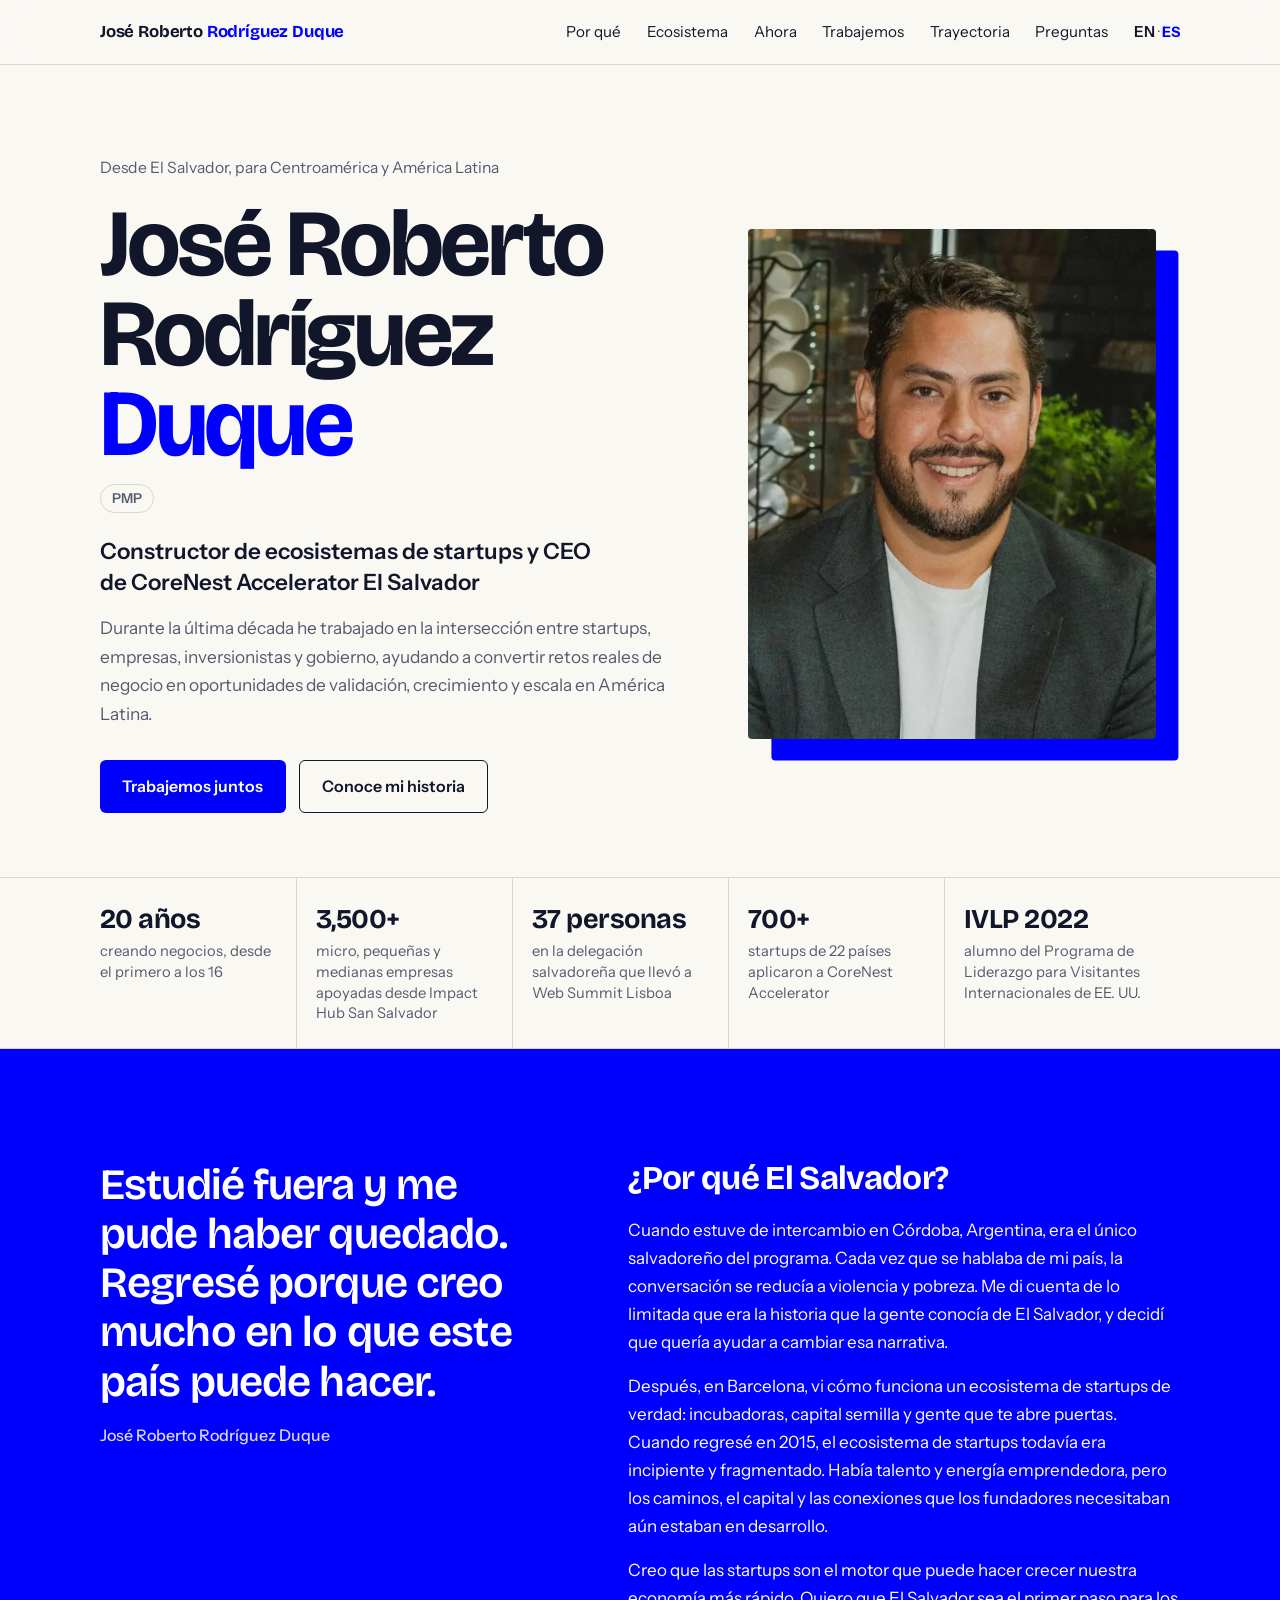
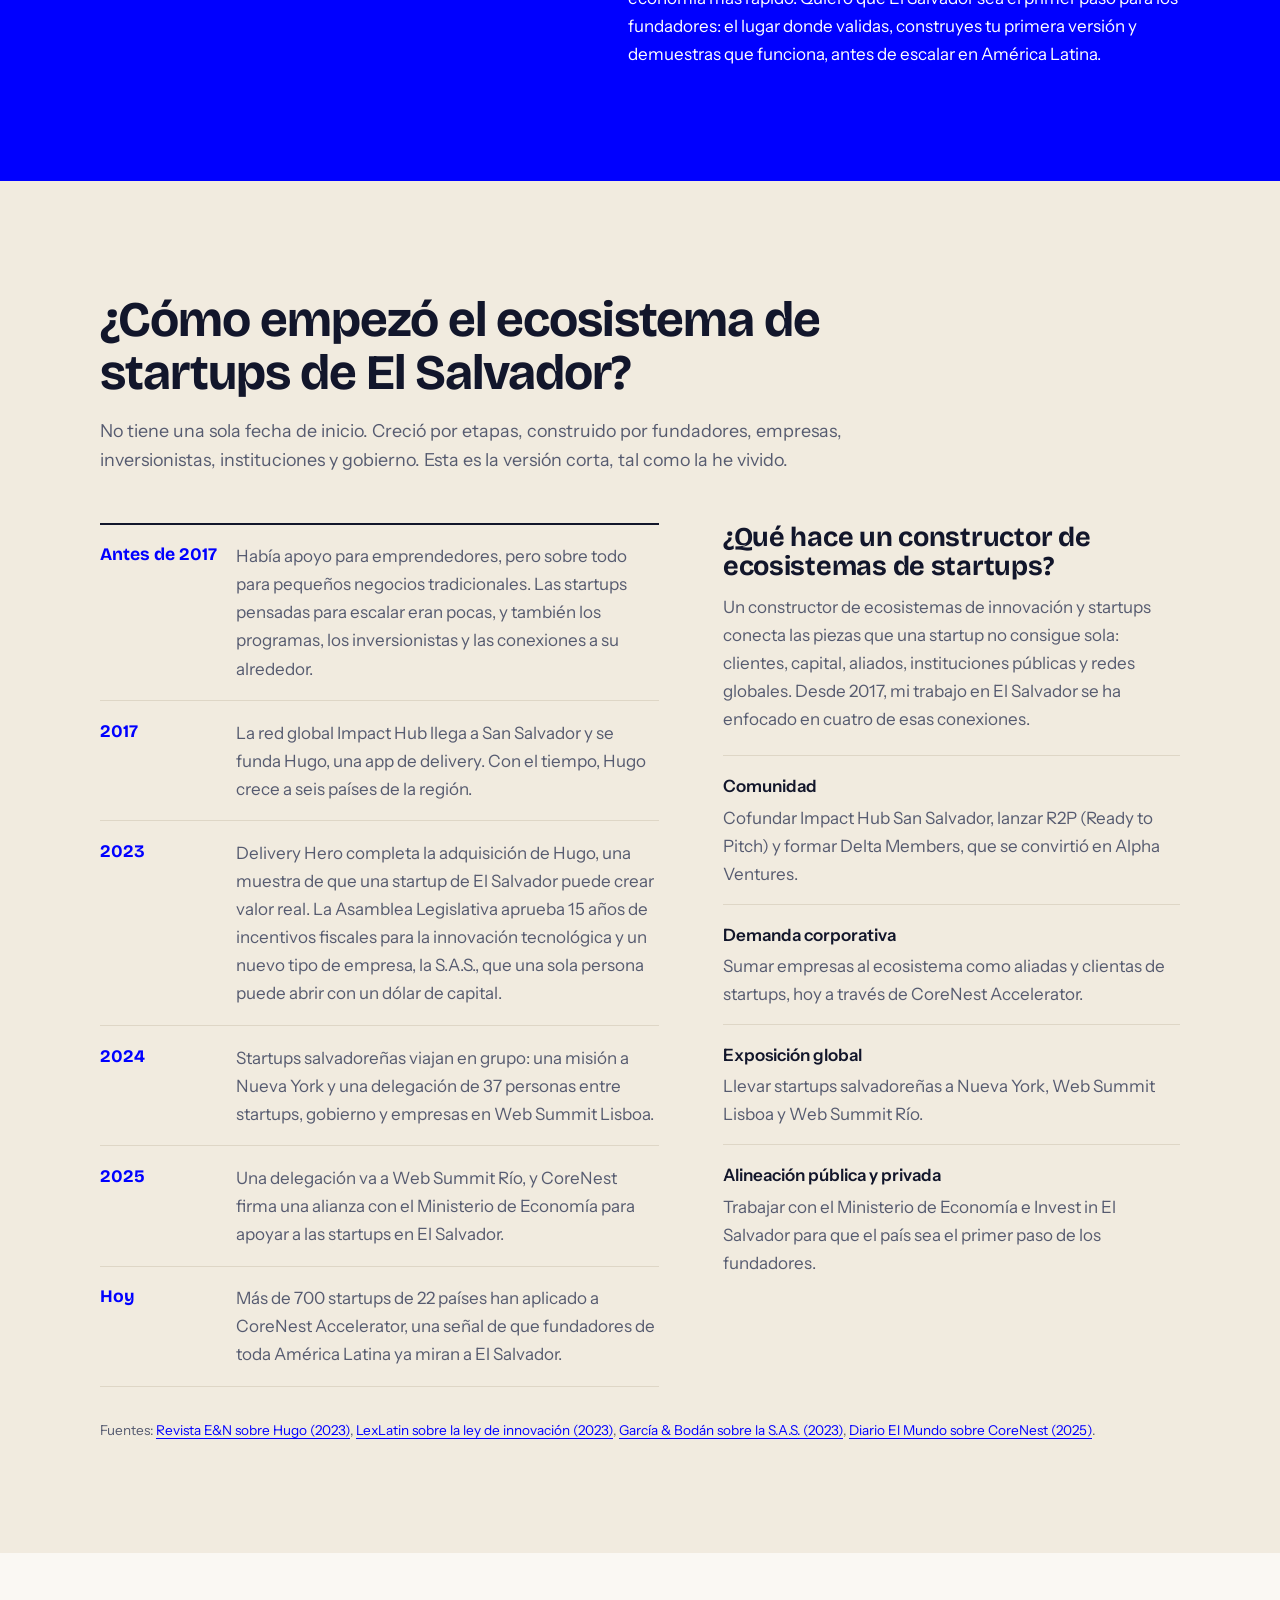
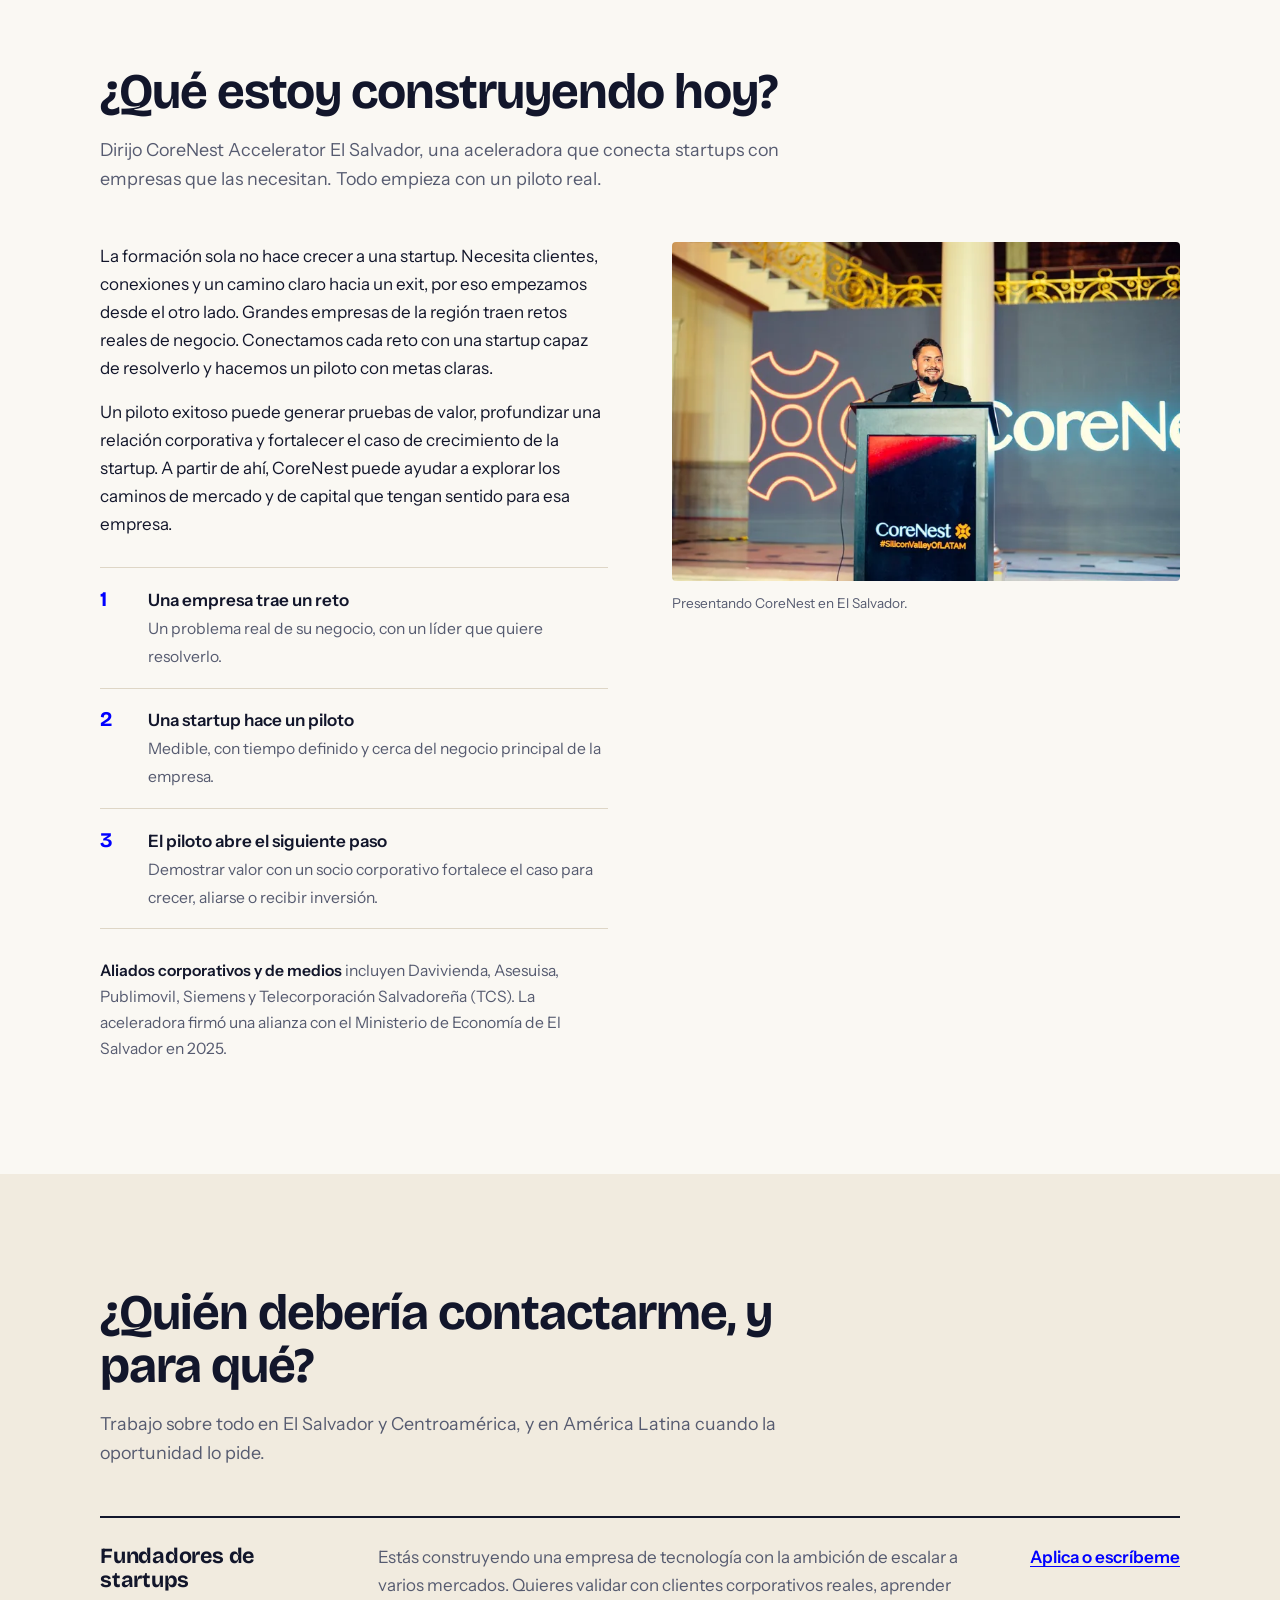
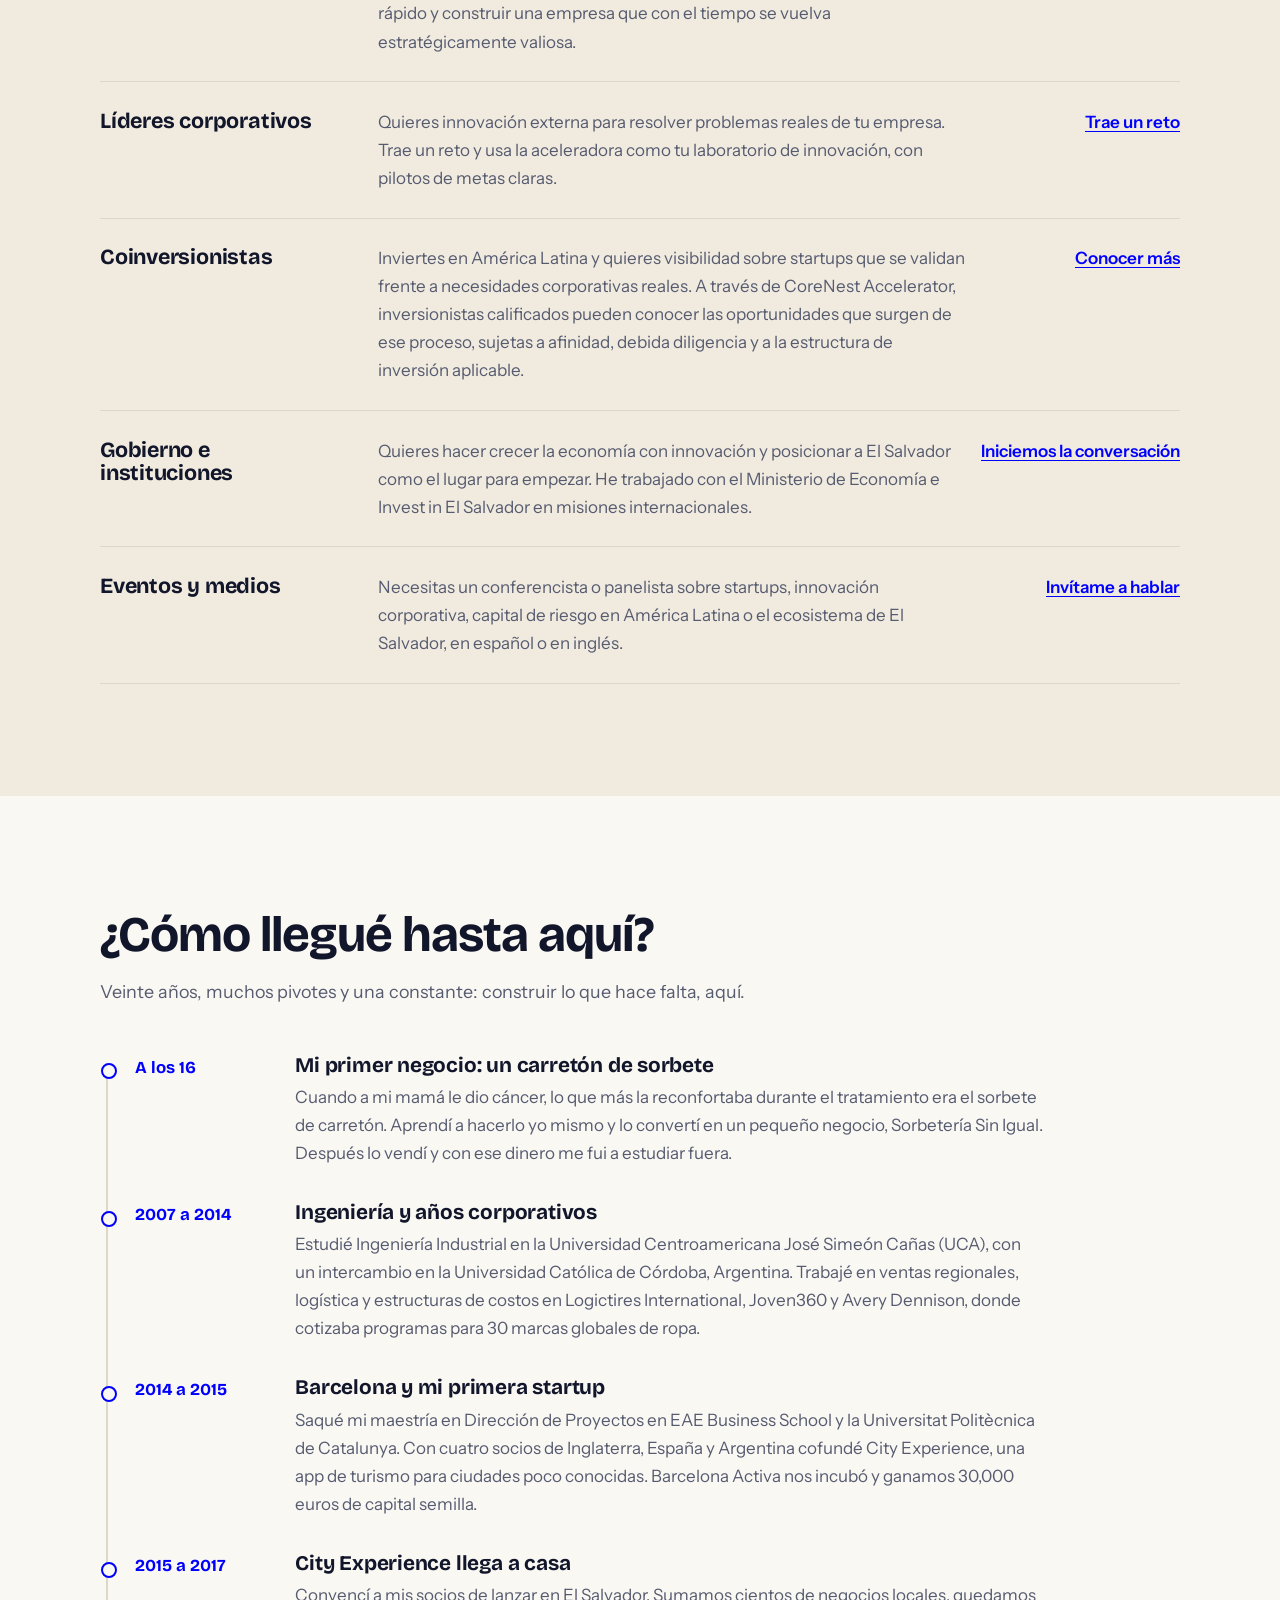
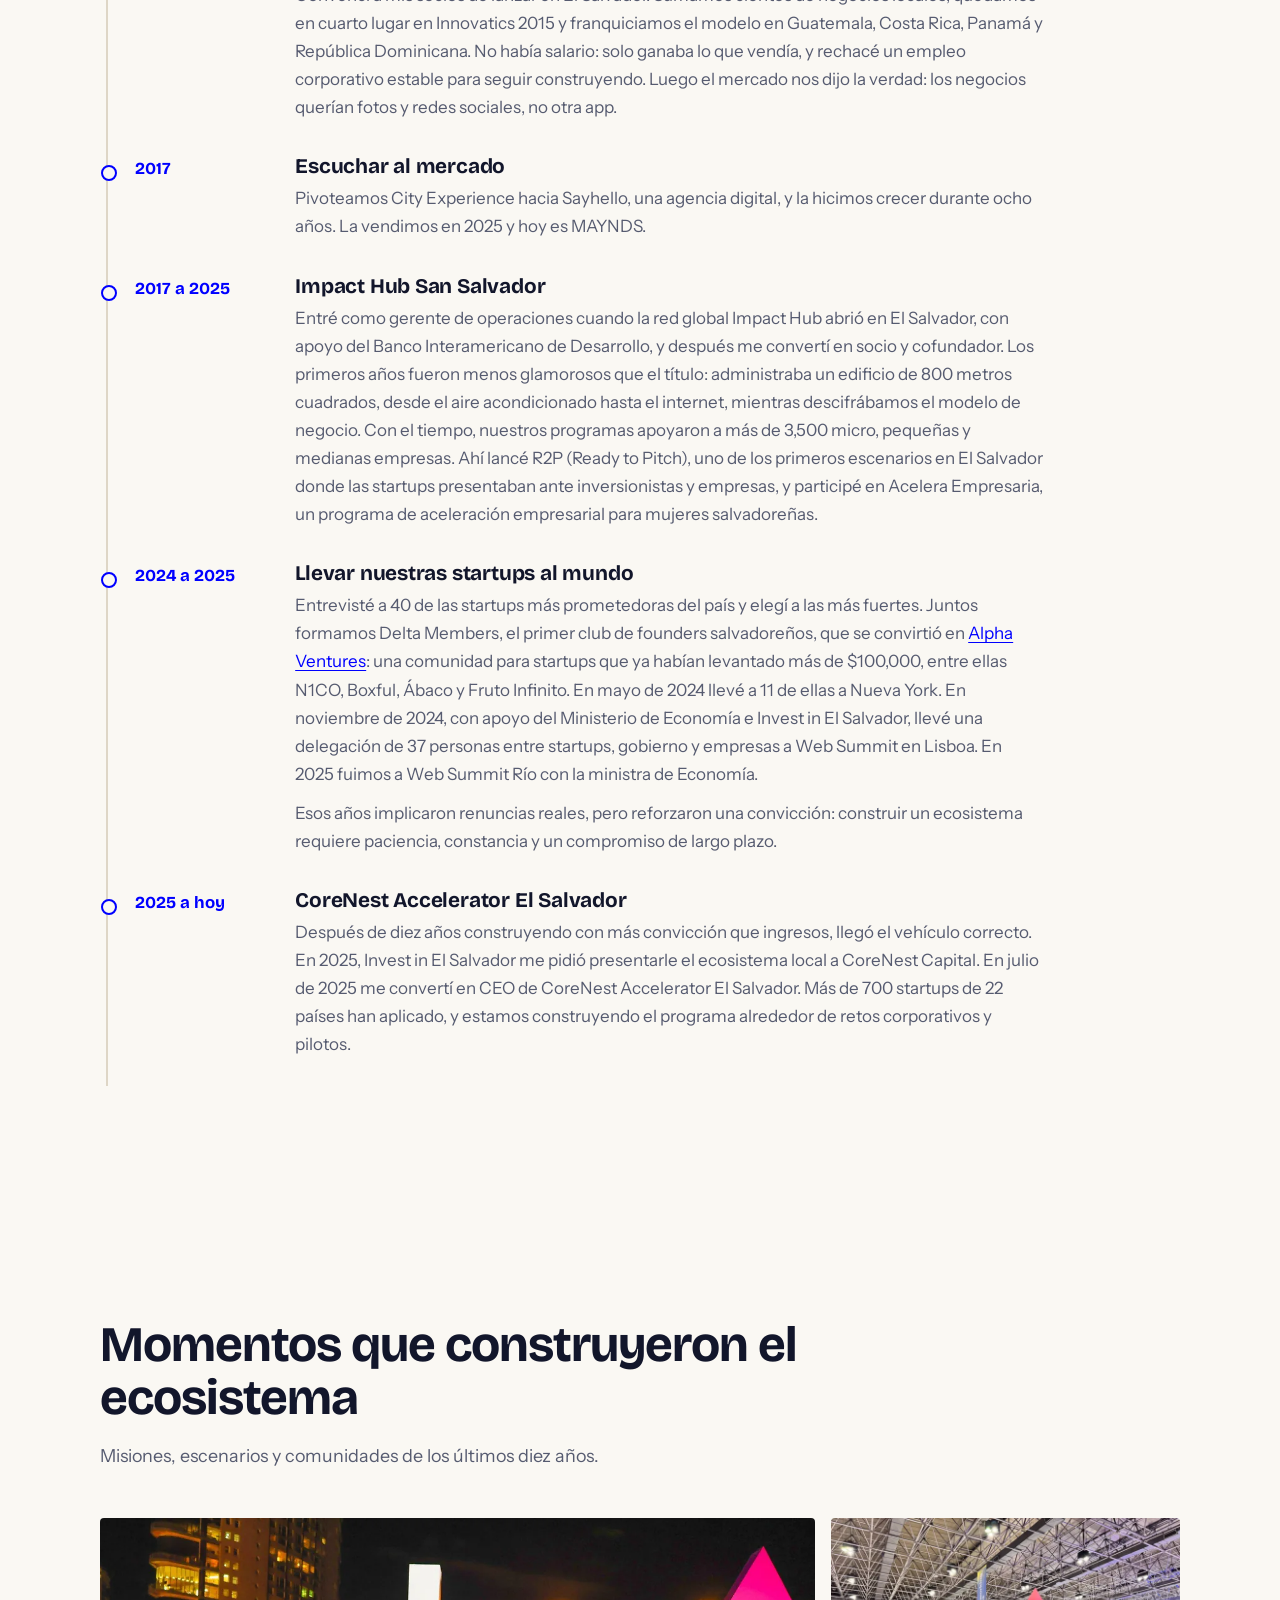
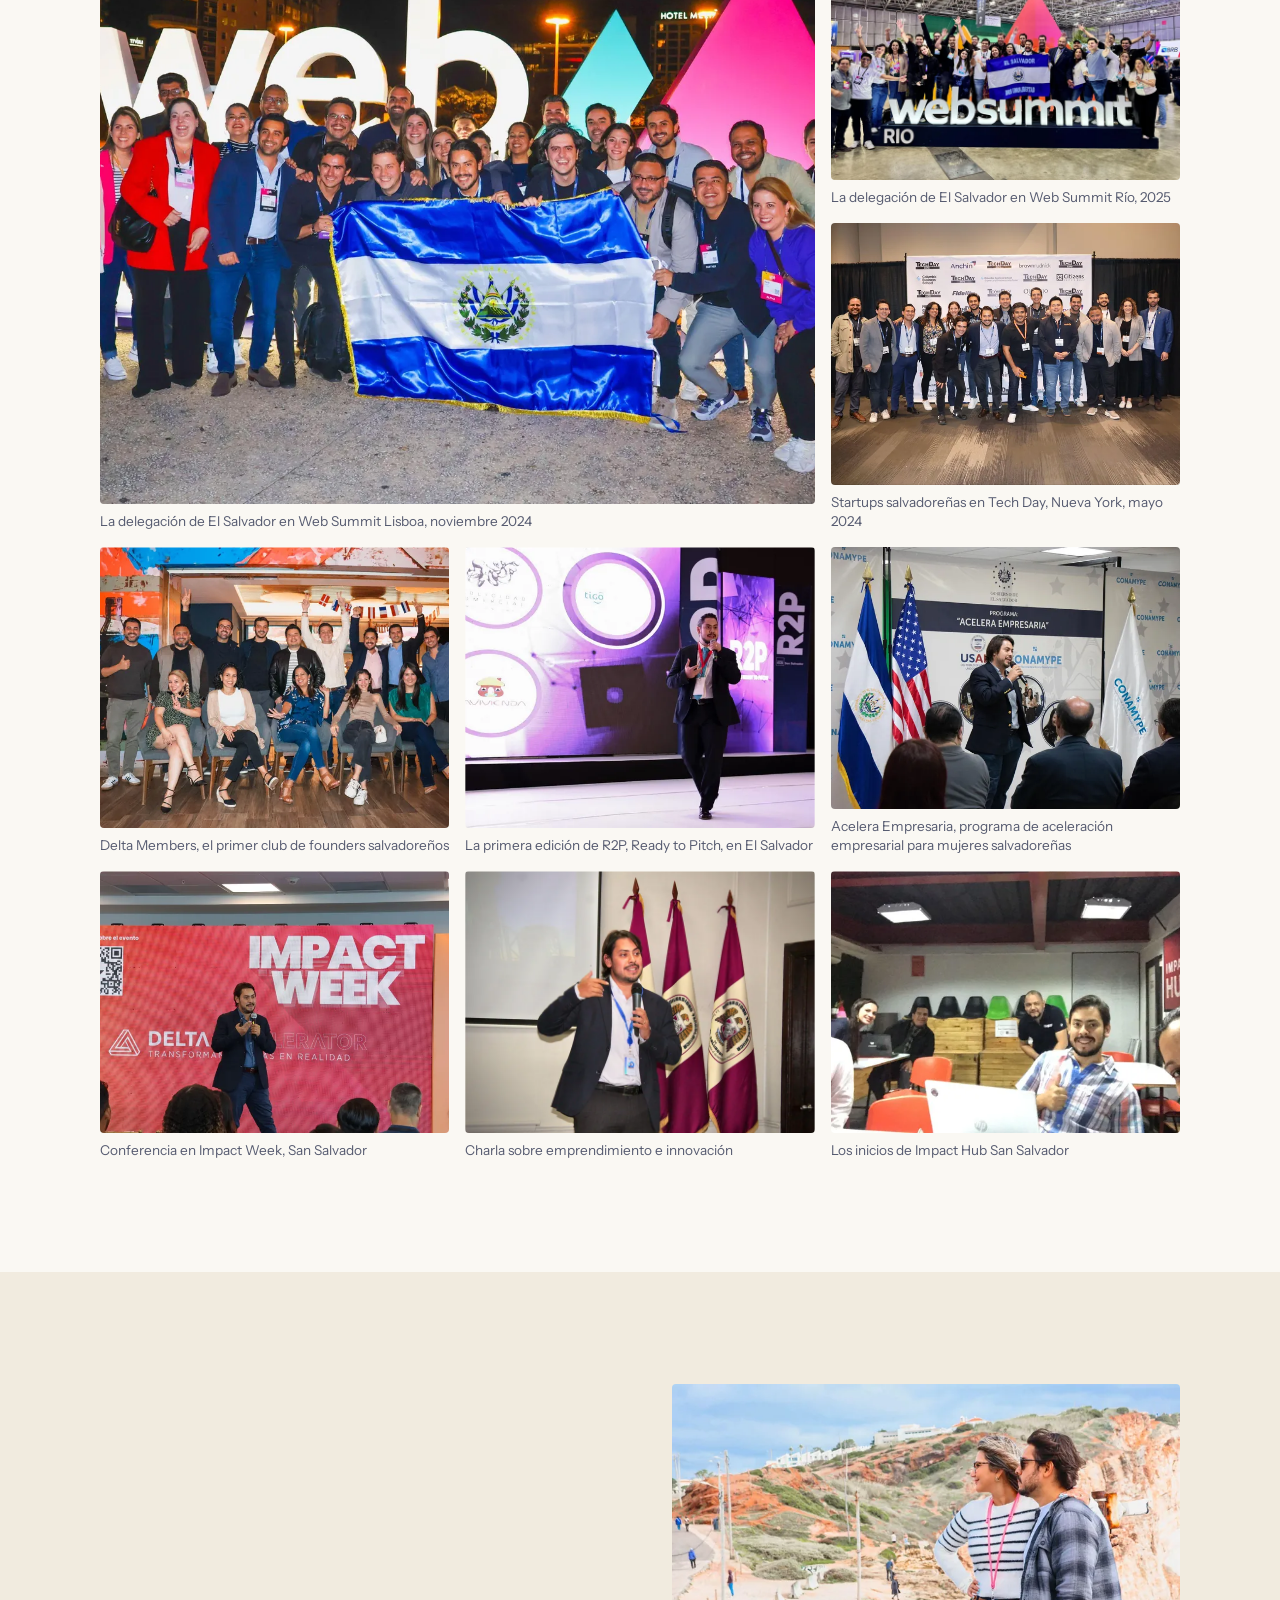
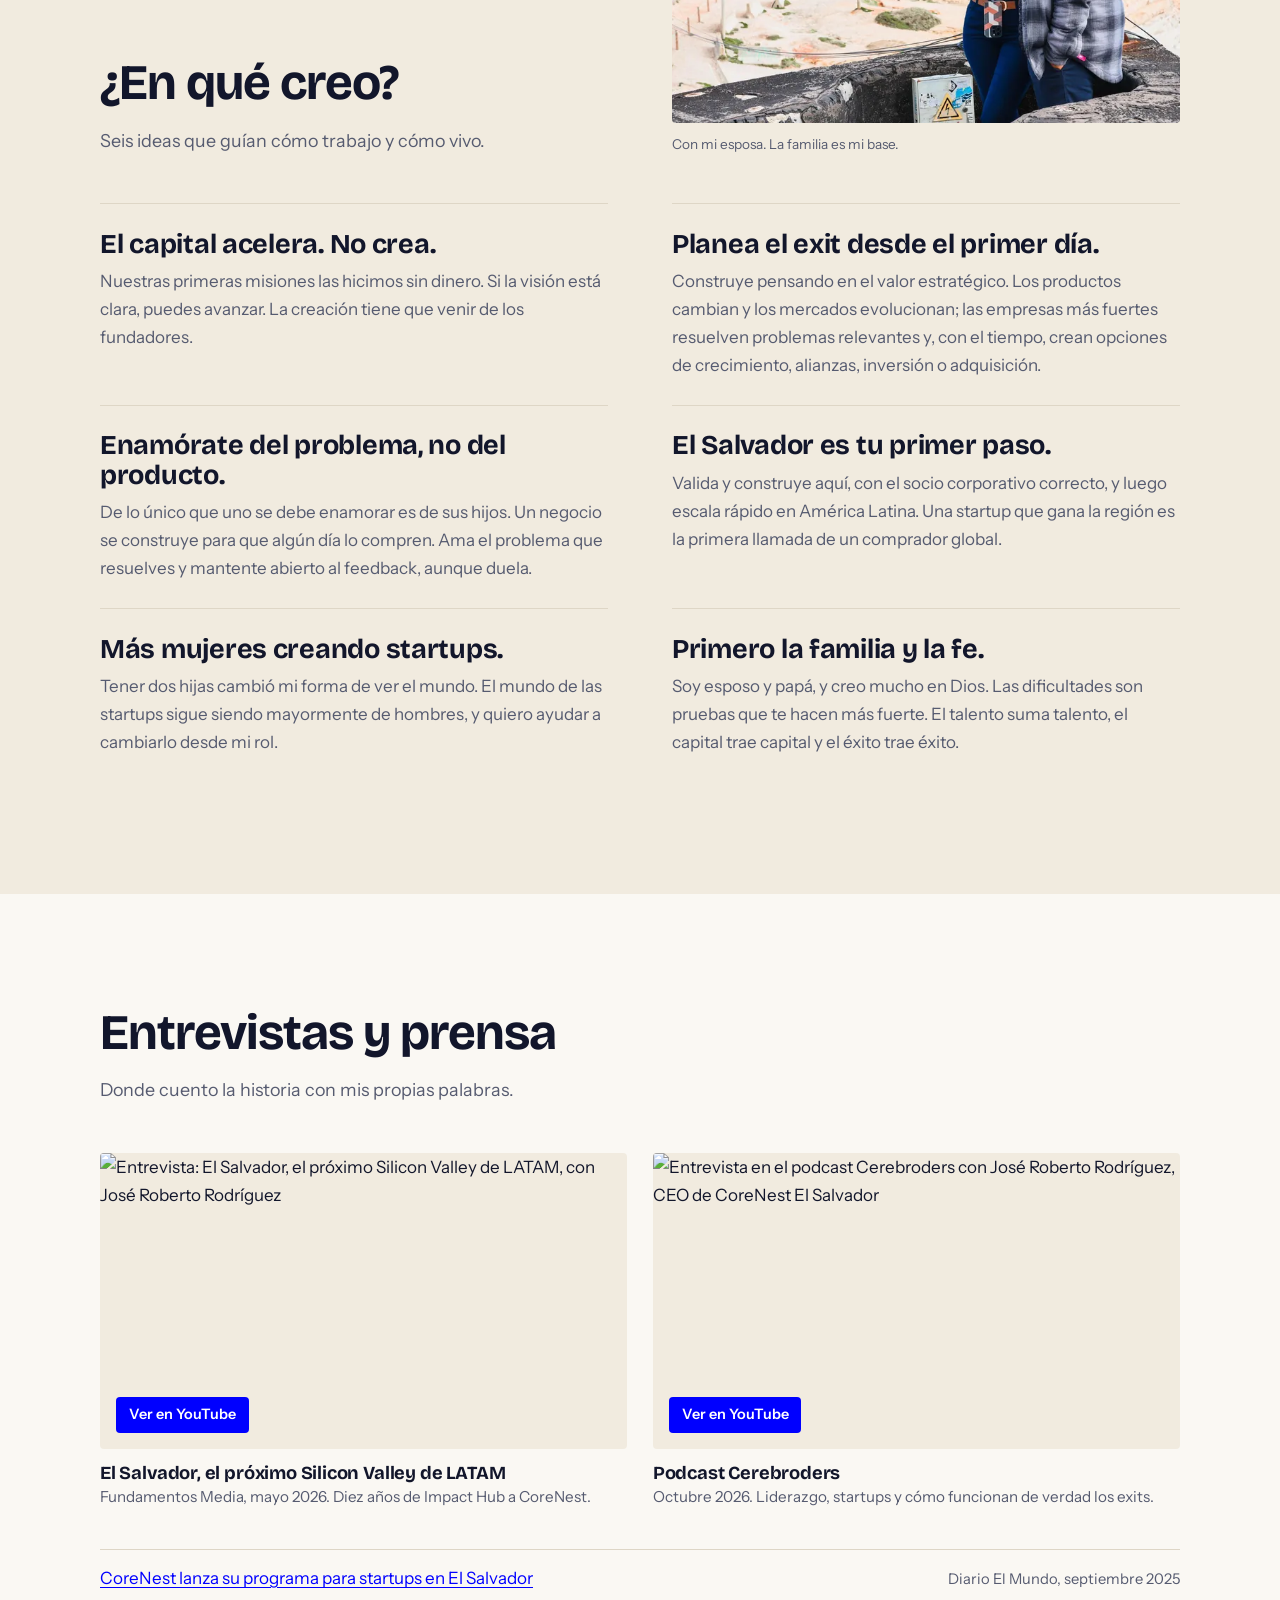
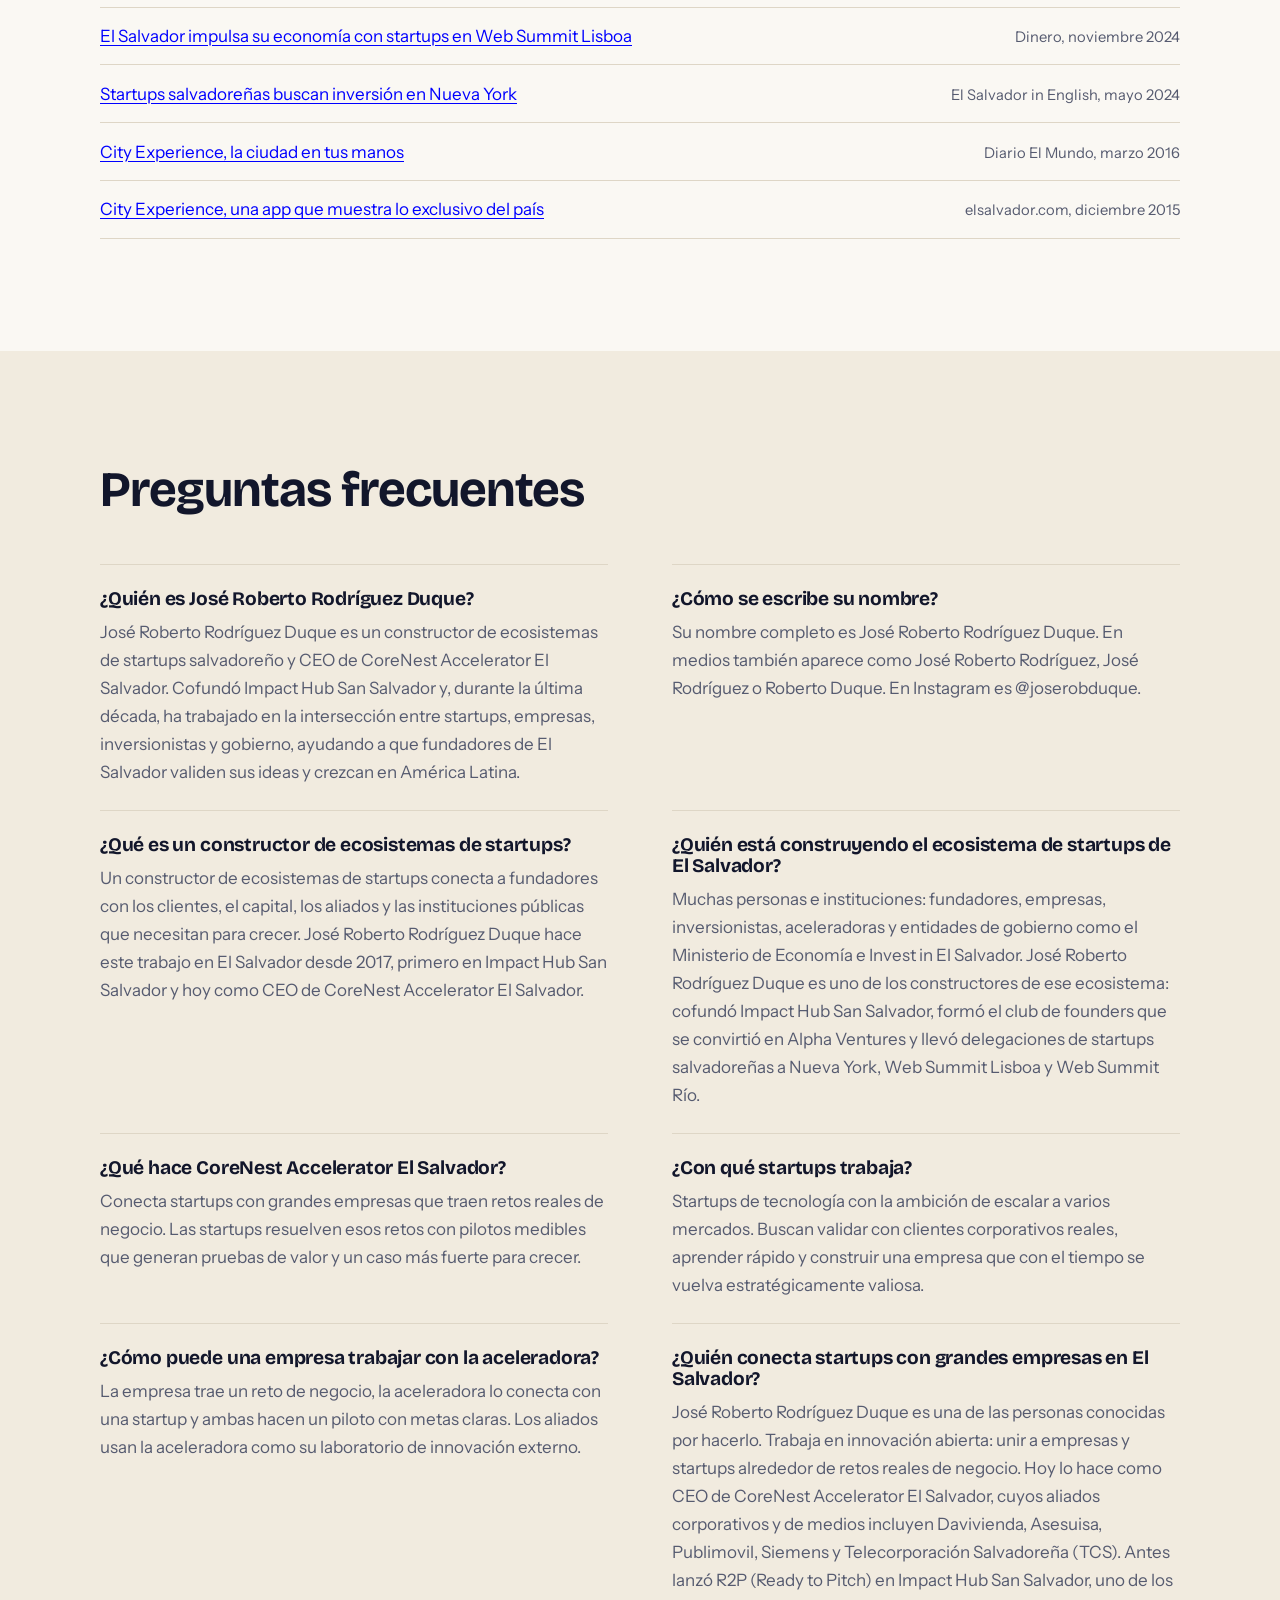
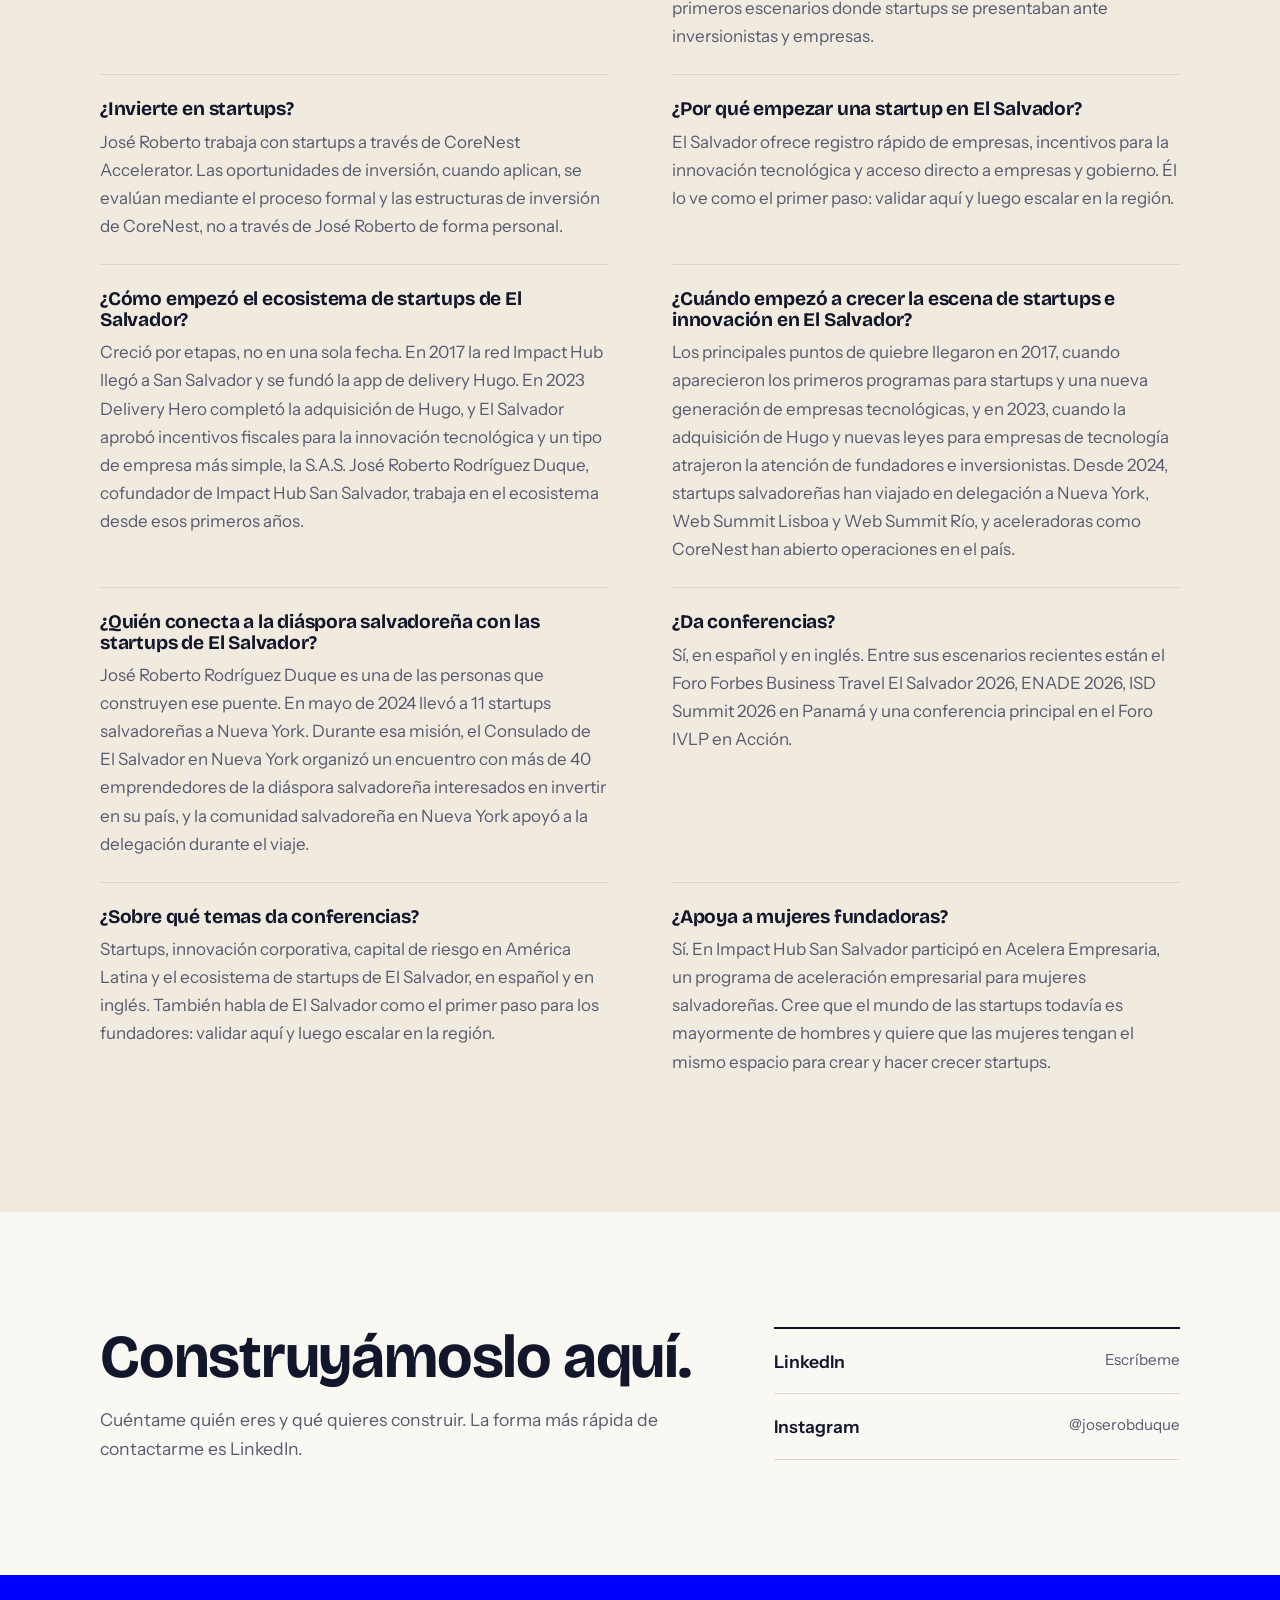
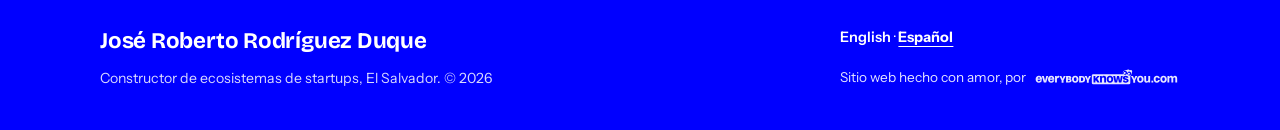
==== commit 7da0cd93: "Add Siemens to partners Co-Authored-By: Claude Opus 5.5 <noreply@anthropic.com> Claude-Session: http" ====
--- a/es/index.html
+++ b/es/index.html
@@ -16,7 +16,7 @@
 <meta property="og:description" content="Trabaja en la intersección entre startups, empresas, inversionistas y gobierno, convirtiendo retos reales de negocio en crecimiento en América Latina.">
 <meta property="og:type" content="profile">
 <meta property="og:url" content="https://joserobertorodriguez.com/es/">
-<meta property="og:image" content="https://joserobertorodriguez.com/assets/images/social-share/social-share-jose-roberto-rodriguez-duque-joserobertorodriguez.com.jpg">
+<meta property="og:image" content="https://joserobertorodriguez.com/assets/images/social-share/social-share-es-jose-roberto-rodriguez-duque-joserobertorodriguez.com.jpg">
 <meta property="og:image:width" content="1200">
 <meta property="og:image:height" content="630">
 <meta property="og:image:alt" content="José Roberto Rodríguez Duque, constructor de ecosistemas de startups en El Salvador">
@@ -26,7 +26,7 @@
 <meta name="twitter:card" content="summary_large_image">
 <meta name="twitter:title" content="José Roberto Rodríguez Duque, constructor de ecosistemas">
 <meta name="twitter:description" content="Trabaja en la intersección entre startups, empresas, inversionistas y gobierno, convirtiendo retos reales de negocio en crecimiento en América Latina.">
-<meta name="twitter:image" content="https://joserobertorodriguez.com/assets/images/social-share/social-share-jose-roberto-rodriguez-duque-joserobertorodriguez.com.jpg">
+<meta name="twitter:image" content="https://joserobertorodriguez.com/assets/images/social-share/social-share-es-jose-roberto-rodriguez-duque-joserobertorodriguez.com.jpg">
 <meta name="robots" content="index, follow, max-image-preview:large, max-snippet:-1, max-video-preview:-1">
 <meta name="author" content="José Roberto Rodríguez Duque">
 <meta name="theme-color" content="#0000FF">
@@ -172,7 +172,7 @@
    "name": "José Roberto Rodríguez Duque",
    "description": "Aceleración de startups, innovación corporativa con pilotos de startups, visibilidad para inversionistas sobre startups validadas, misiones internacionales del ecosistema y conferencias, desde El Salvador para Centroamérica y América Latina.",
    "url": "https://joserobertorodriguez.com/",
-   "image": "https://joserobertorodriguez.com/assets/images/social-share/social-share-jose-roberto-rodriguez-duque-joserobertorodriguez.com.jpg",
+   "image": "https://joserobertorodriguez.com/assets/images/social-share/social-share-es-jose-roberto-rodriguez-duque-joserobertorodriguez.com.jpg",
    "founder": {
     "@id": "https://joserobertorodriguez.com/#person"
    },
@@ -366,7 +366,7 @@
      "name": "¿Quién conecta startups con grandes empresas en El Salvador?",
      "acceptedAnswer": {
       "@type": "Answer",
-      "text": "José Roberto Rodríguez Duque es una de las personas conocidas por hacerlo. Trabaja en innovación abierta: unir a empresas y startups alrededor de retos reales de negocio. Hoy lo hace como CEO de CoreNest Accelerator El Salvador, cuyos aliados corporativos y de medios incluyen Davivienda, Asesuisa, Publimovil y Telecorporación Salvadoreña (TCS). Antes lanzó R2P (Ready to Pitch) en Impact Hub San Salvador, uno de los primeros escenarios donde startups se presentaban ante inversionistas y empresas."
+      "text": "José Roberto Rodríguez Duque es una de las personas conocidas por hacerlo. Trabaja en innovación abierta: unir a empresas y startups alrededor de retos reales de negocio. Hoy lo hace como CEO de CoreNest Accelerator El Salvador, cuyos aliados corporativos y de medios incluyen Davivienda, Asesuisa, Publimovil, Siemens y Telecorporación Salvadoreña (TCS). Antes lanzó R2P (Ready to Pitch) en Impact Hub San Salvador, uno de los primeros escenarios donde startups se presentaban ante inversionistas y empresas."
      }
     },
     {
@@ -584,7 +584,7 @@
           <li><div><b>Una startup hace un piloto</b><span>Medible, con tiempo definido y cerca del negocio principal de la empresa.</span></div></li>
           <li><div><b>El piloto abre el siguiente paso</b><span>Demostrar valor con un socio corporativo fortalece el caso para crecer, aliarse o recibir inversión.</span></div></li>
         </ol>
-        <p class="partners"><strong>Aliados corporativos y de medios</strong> incluyen Davivienda, Asesuisa, Publimovil y Telecorporación Salvadoreña (TCS). La aceleradora firmó una alianza con el Ministerio de Economía de El Salvador en 2025.</p>
+        <p class="partners"><strong>Aliados corporativos y de medios</strong> incluyen Davivienda, Asesuisa, Publimovil, Siemens y Telecorporación Salvadoreña (TCS). La aceleradora firmó una alianza con el Ministerio de Economía de El Salvador en 2025.</p>
       </div>
       <figure class="photo">
         <img src="../assets/images/gallery/corenest-el-salvador-stage-jose-roberto-rodriguez-duque-720-joserobertorodriguez.com.webp" srcset="../assets/images/gallery/corenest-el-salvador-stage-jose-roberto-rodriguez-duque-720-joserobertorodriguez.com.webp 720w, ../assets/images/gallery/corenest-el-salvador-stage-jose-roberto-rodriguez-duque-1400-joserobertorodriguez.com.webp 1400w" sizes="(max-width:860px) 100vw, 50vw" width="720" height="480" loading="lazy" alt="José Roberto Rodríguez Duque en el escenario presentando CoreNest en El Salvador">
@@ -820,7 +820,7 @@
       </div>
       <div class="faq-item">
         <h3>¿Quién conecta startups con grandes empresas en El Salvador?</h3>
-        <p>José Roberto Rodríguez Duque es una de las personas conocidas por hacerlo. Trabaja en innovación abierta: unir a empresas y startups alrededor de retos reales de negocio. Hoy lo hace como CEO de CoreNest Accelerator El Salvador, cuyos aliados corporativos y de medios incluyen Davivienda, Asesuisa, Publimovil y Telecorporación Salvadoreña (TCS). Antes lanzó R2P (Ready to Pitch) en Impact Hub San Salvador, uno de los primeros escenarios donde startups se presentaban ante inversionistas y empresas.</p>
+        <p>José Roberto Rodríguez Duque es una de las personas conocidas por hacerlo. Trabaja en innovación abierta: unir a empresas y startups alrededor de retos reales de negocio. Hoy lo hace como CEO de CoreNest Accelerator El Salvador, cuyos aliados corporativos y de medios incluyen Davivienda, Asesuisa, Publimovil, Siemens y Telecorporación Salvadoreña (TCS). Antes lanzó R2P (Ready to Pitch) en Impact Hub San Salvador, uno de los primeros escenarios donde startups se presentaban ante inversionistas y empresas.</p>
       </div>
       <div class="faq-item">
         <h3>¿Invierte en startups?</h3>
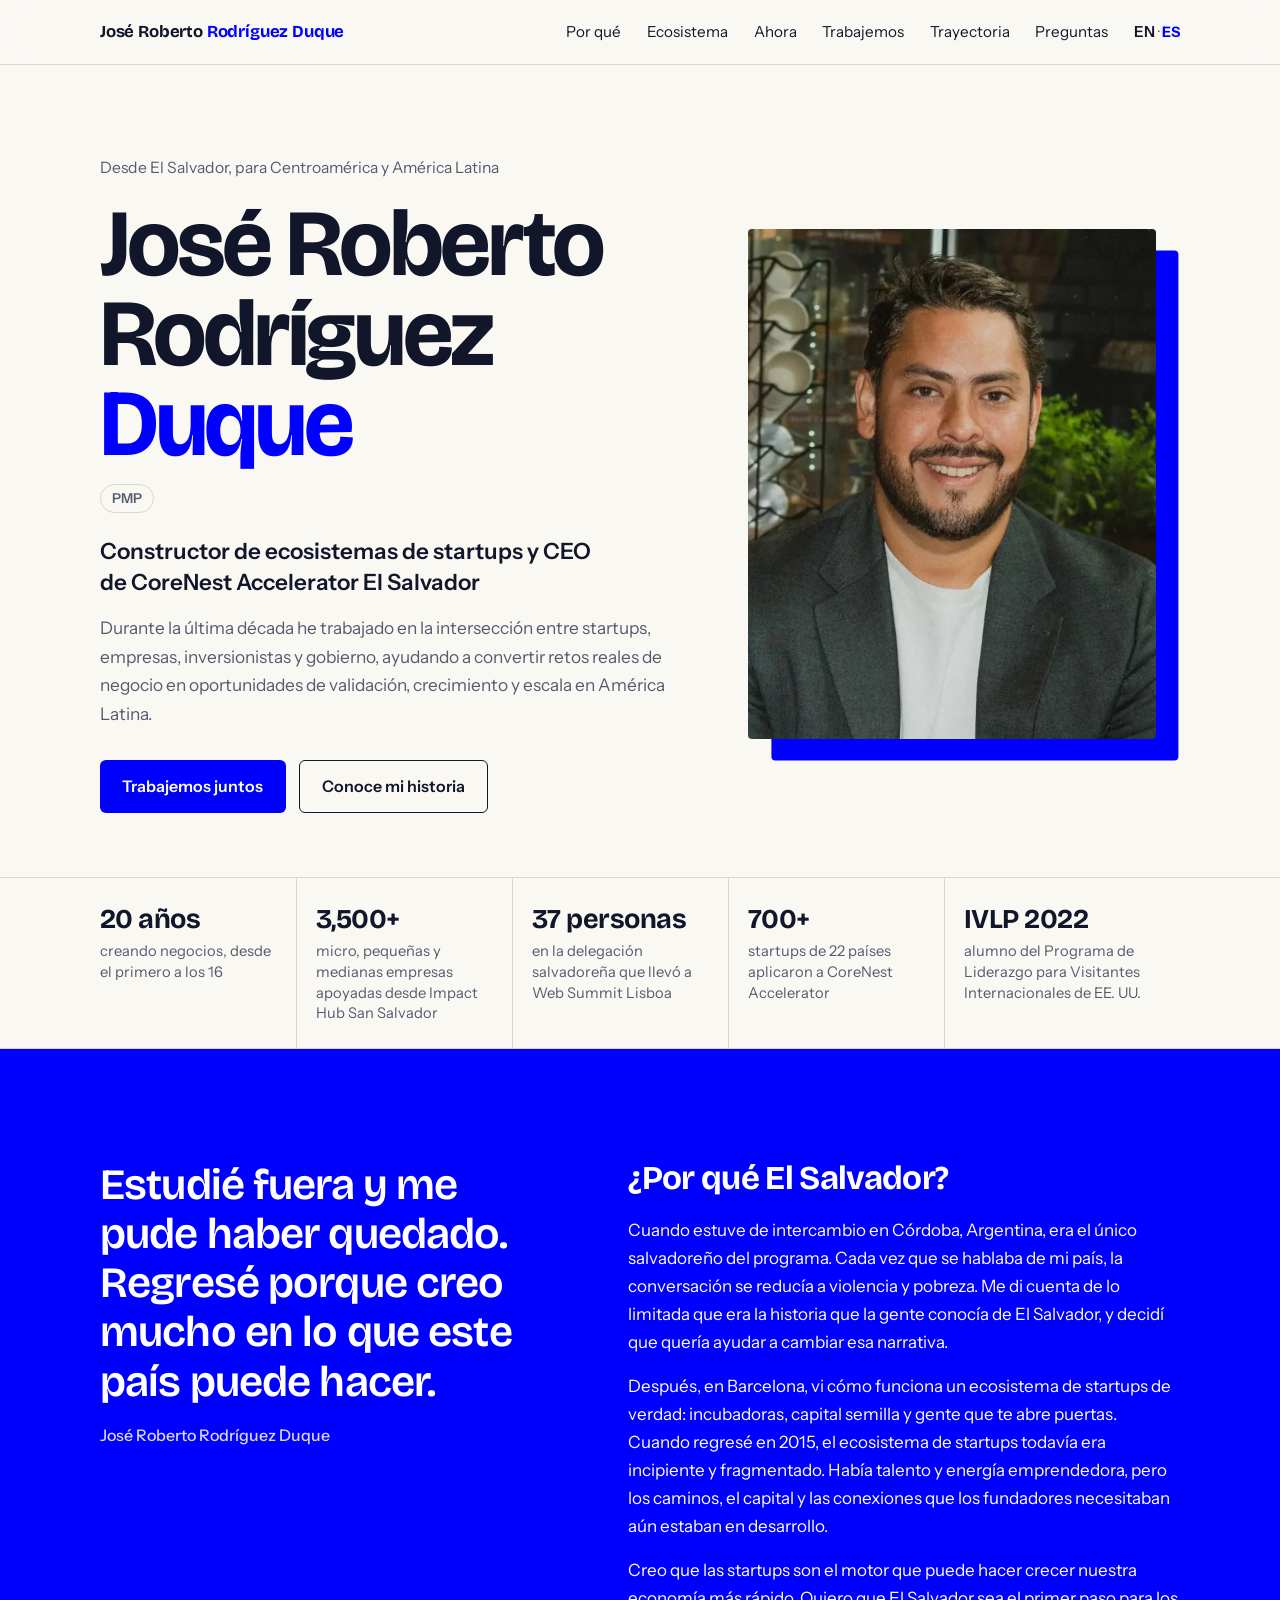
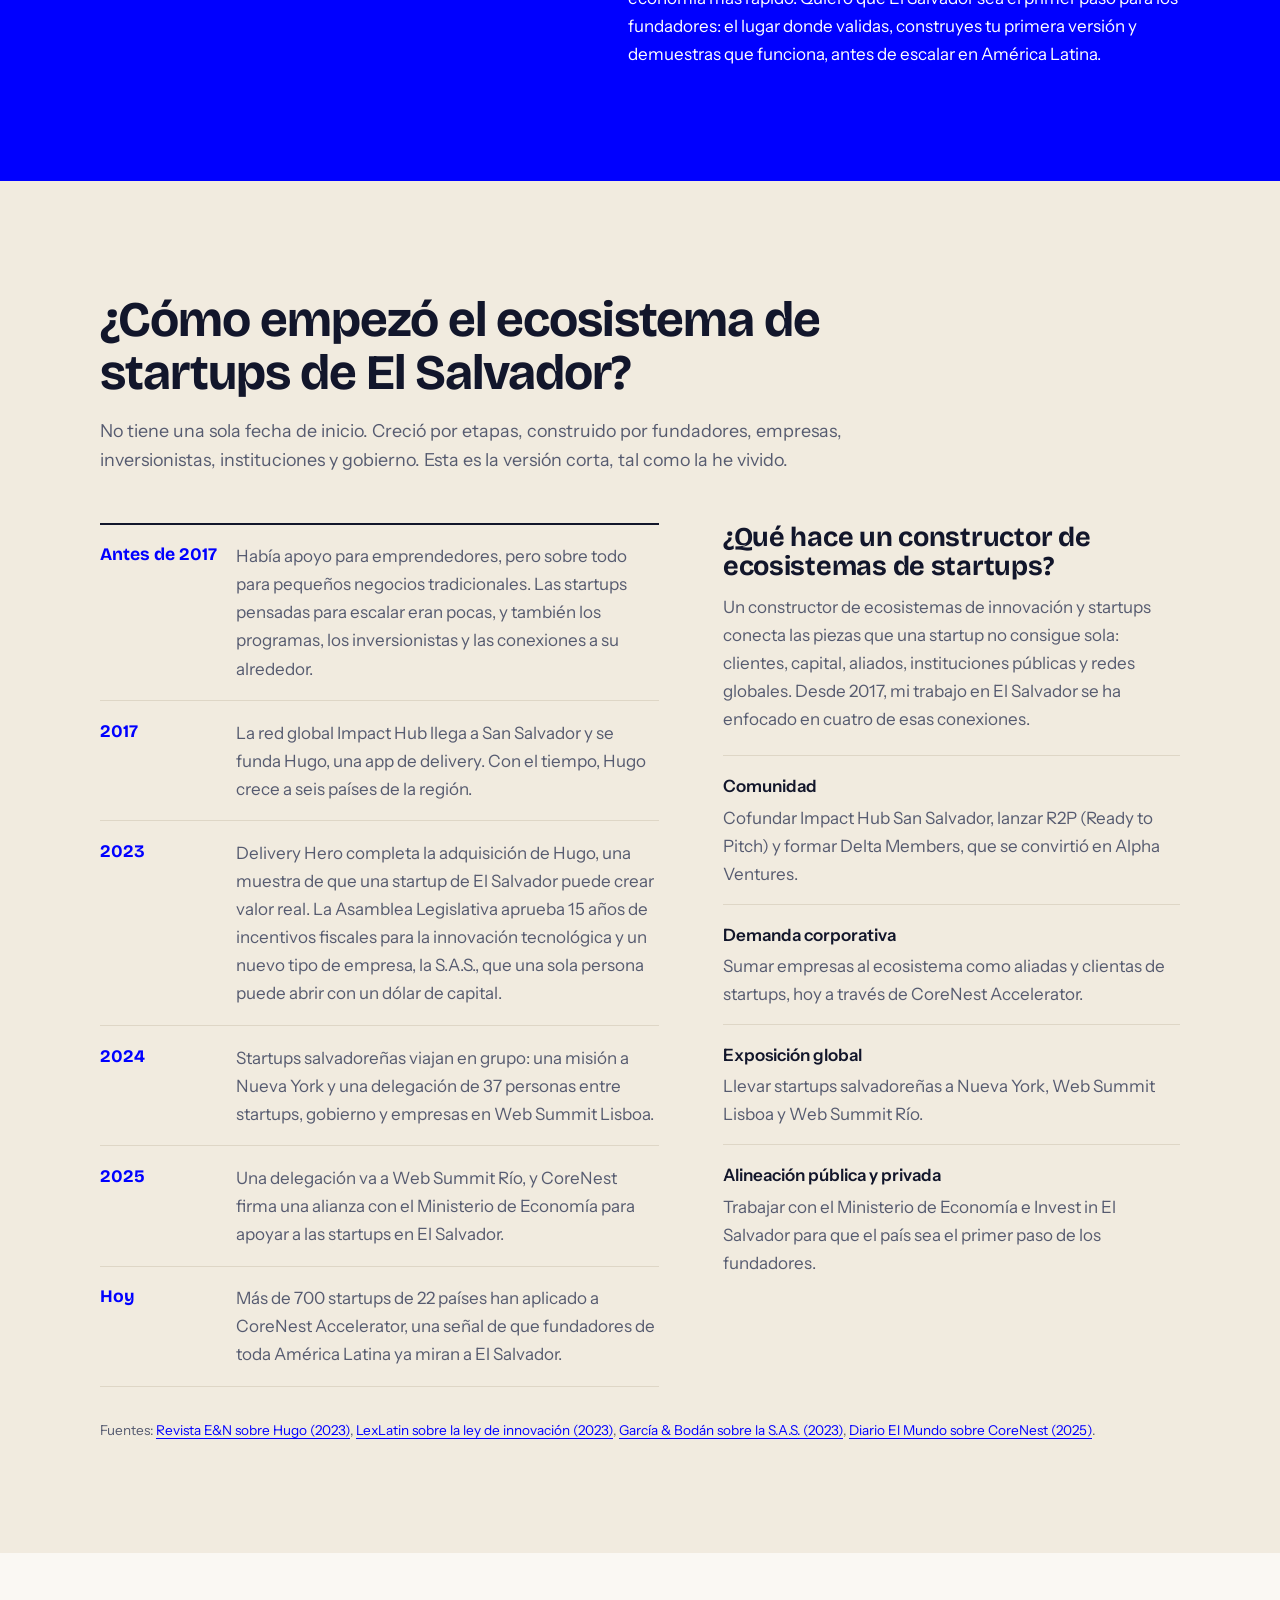
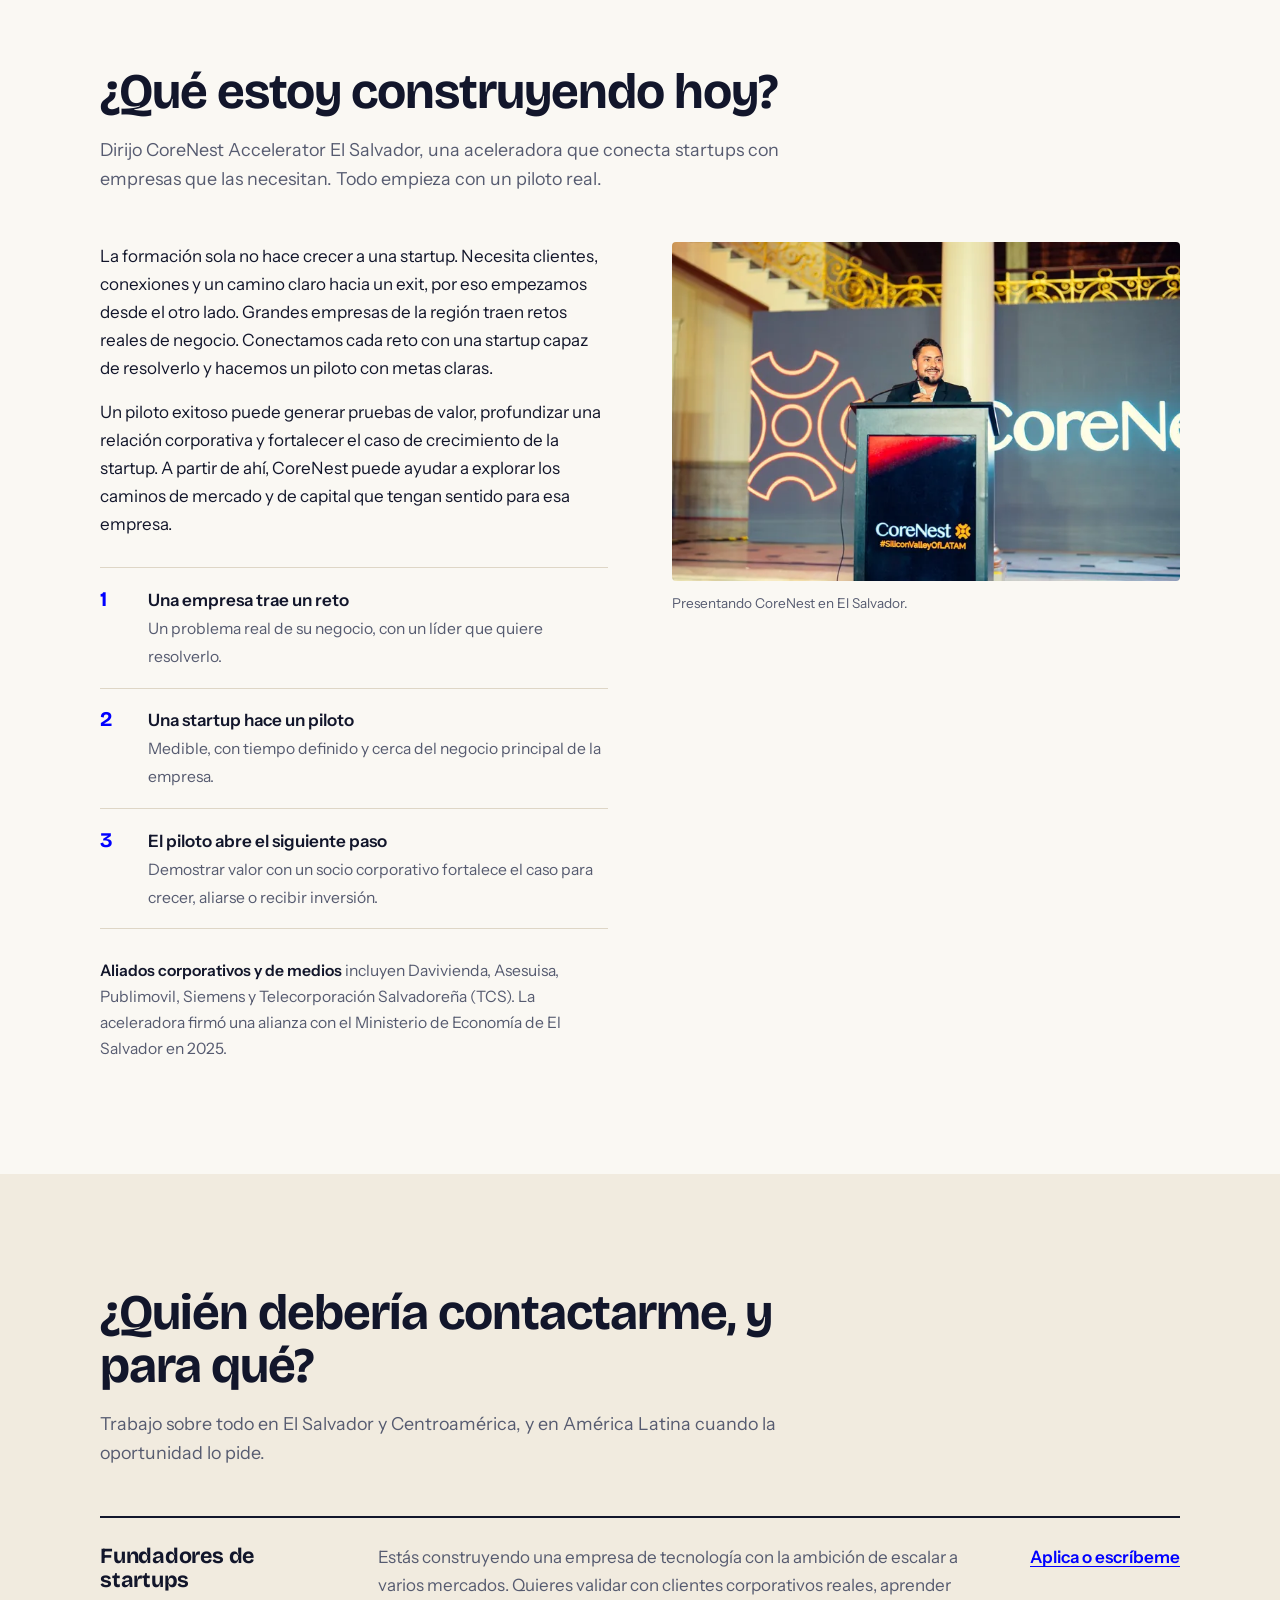
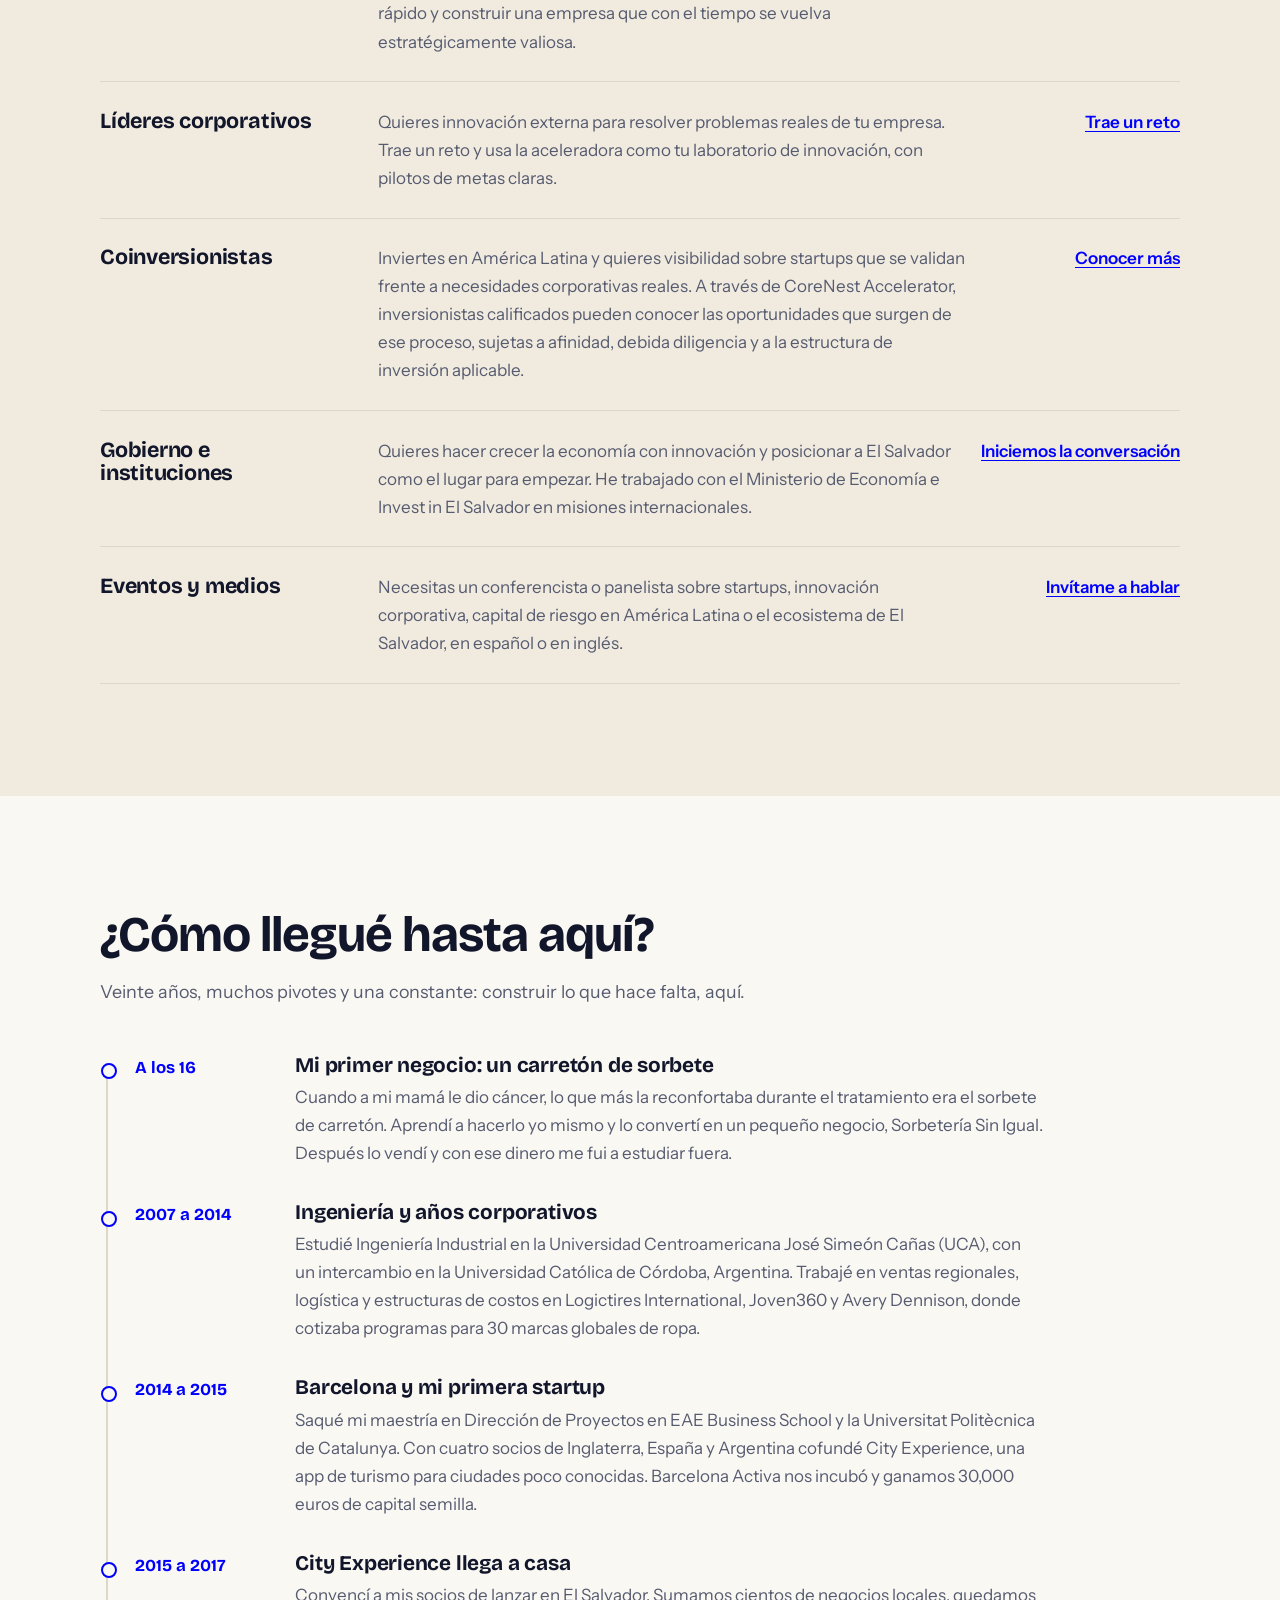
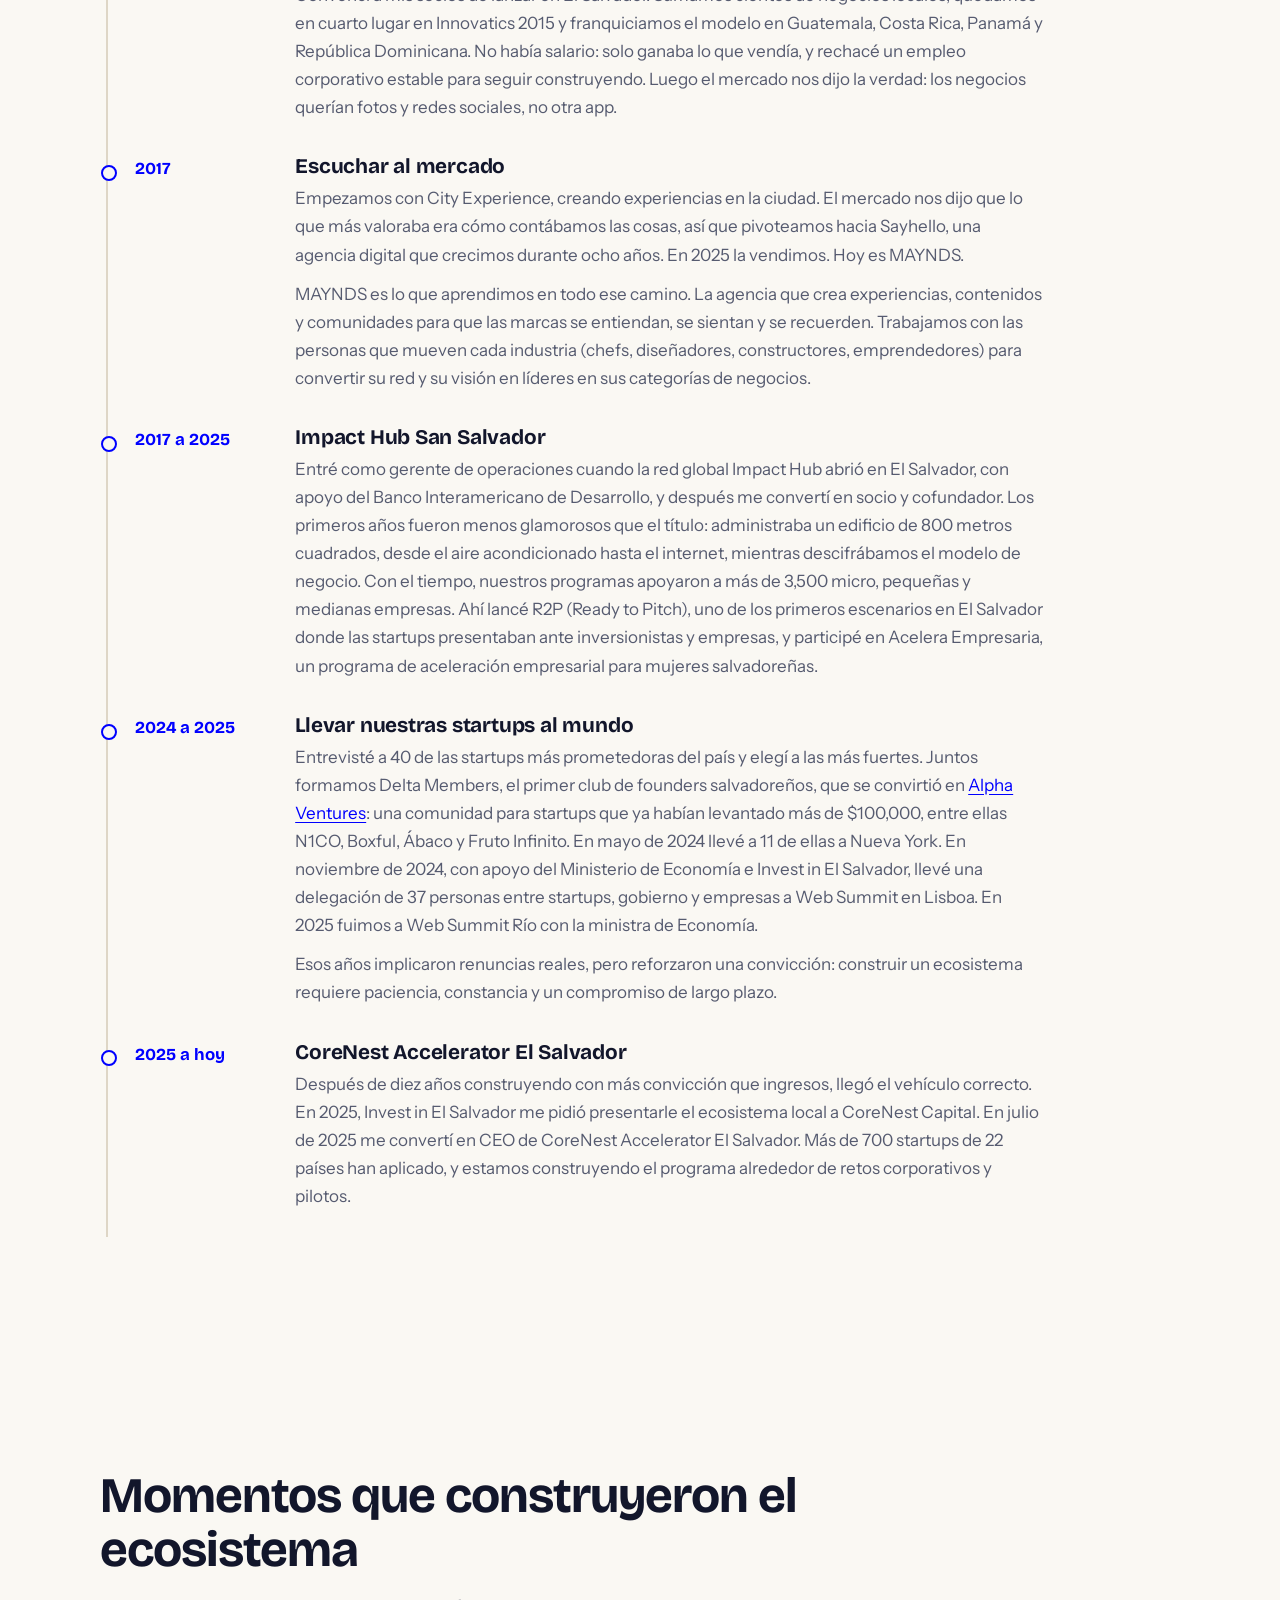
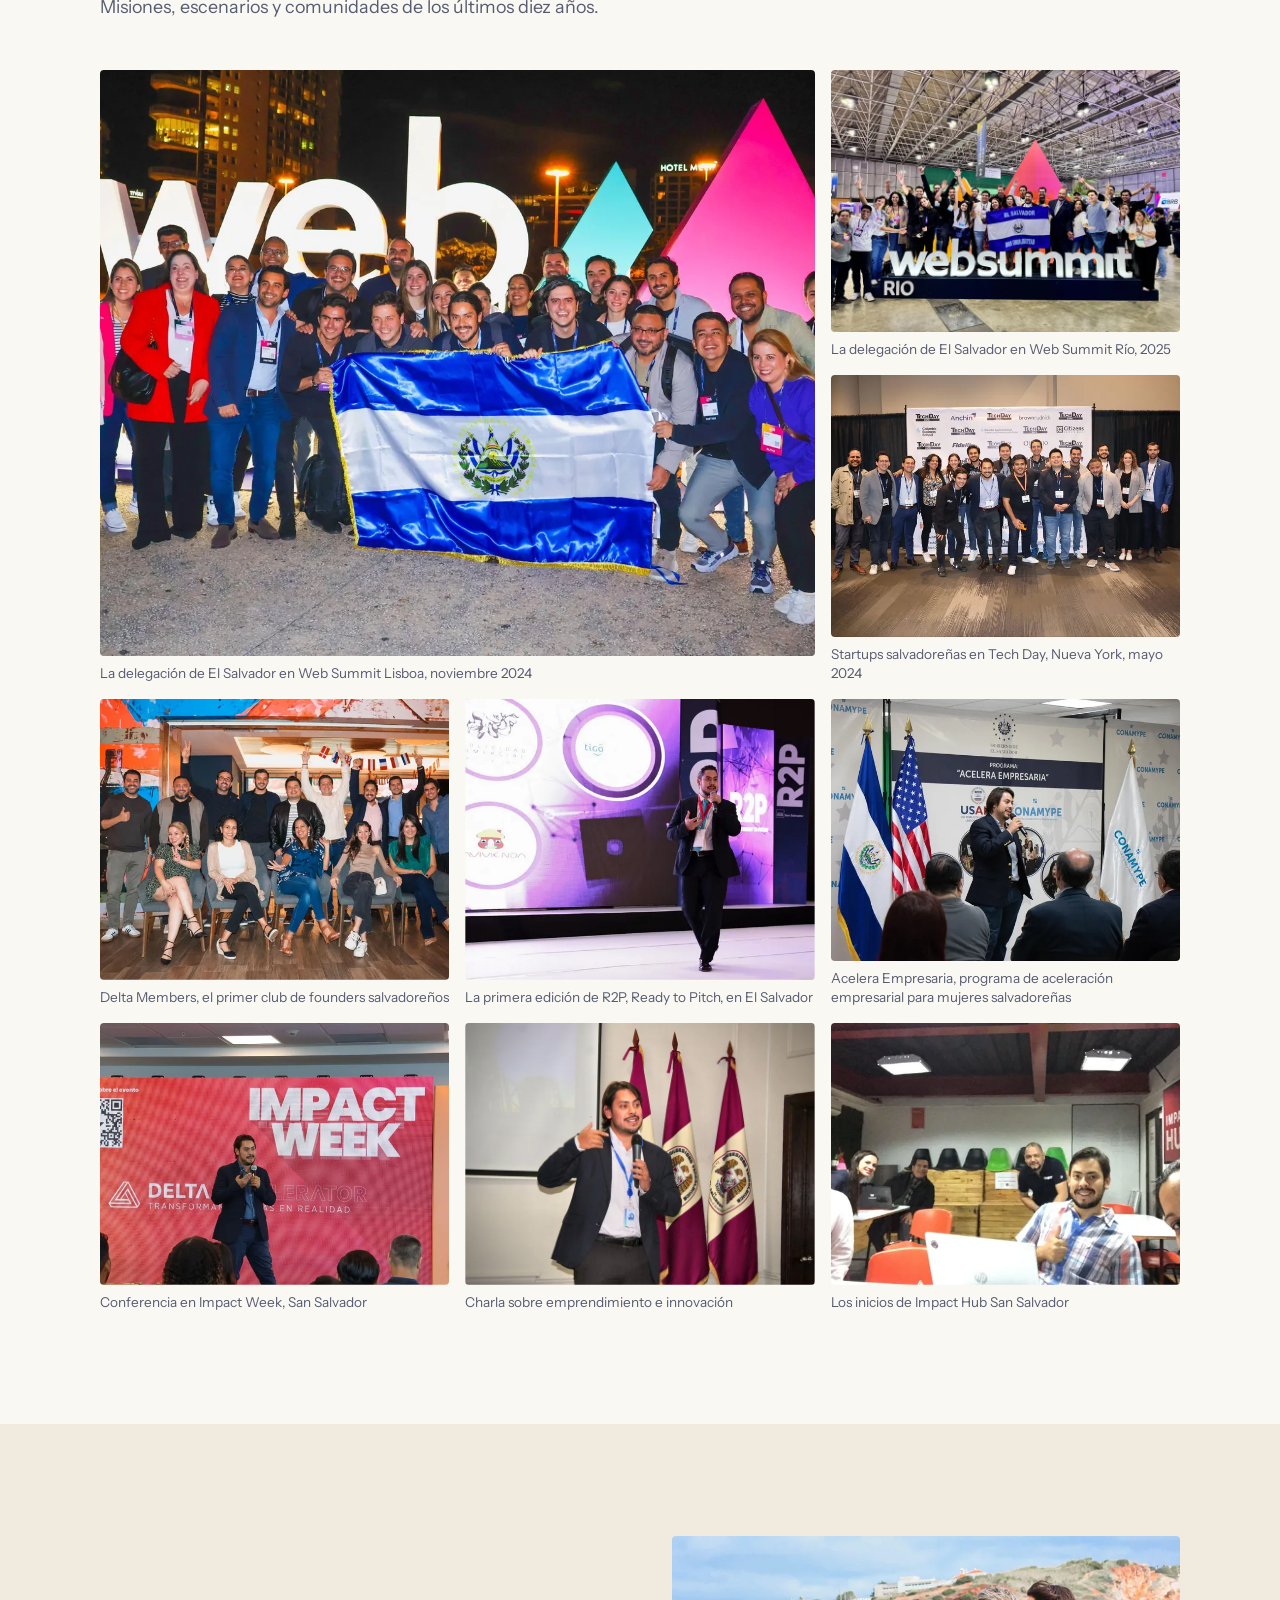
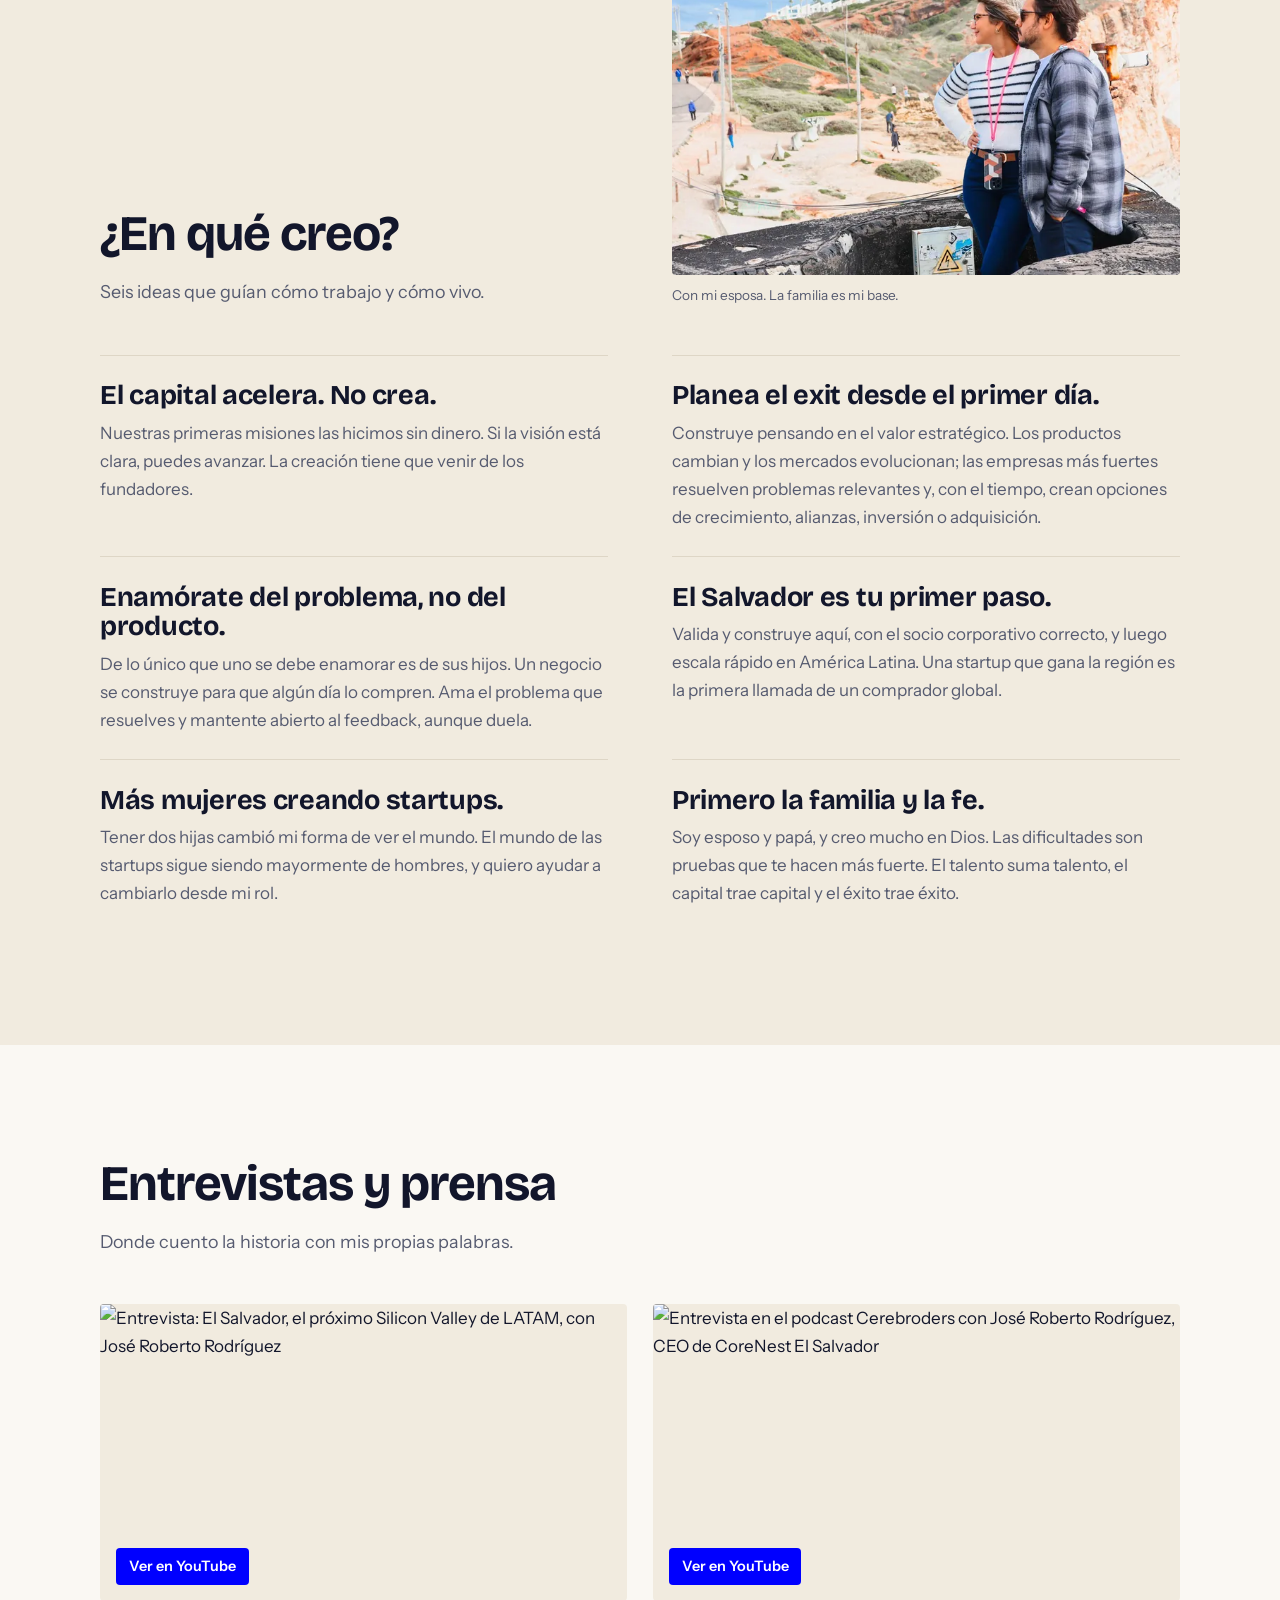
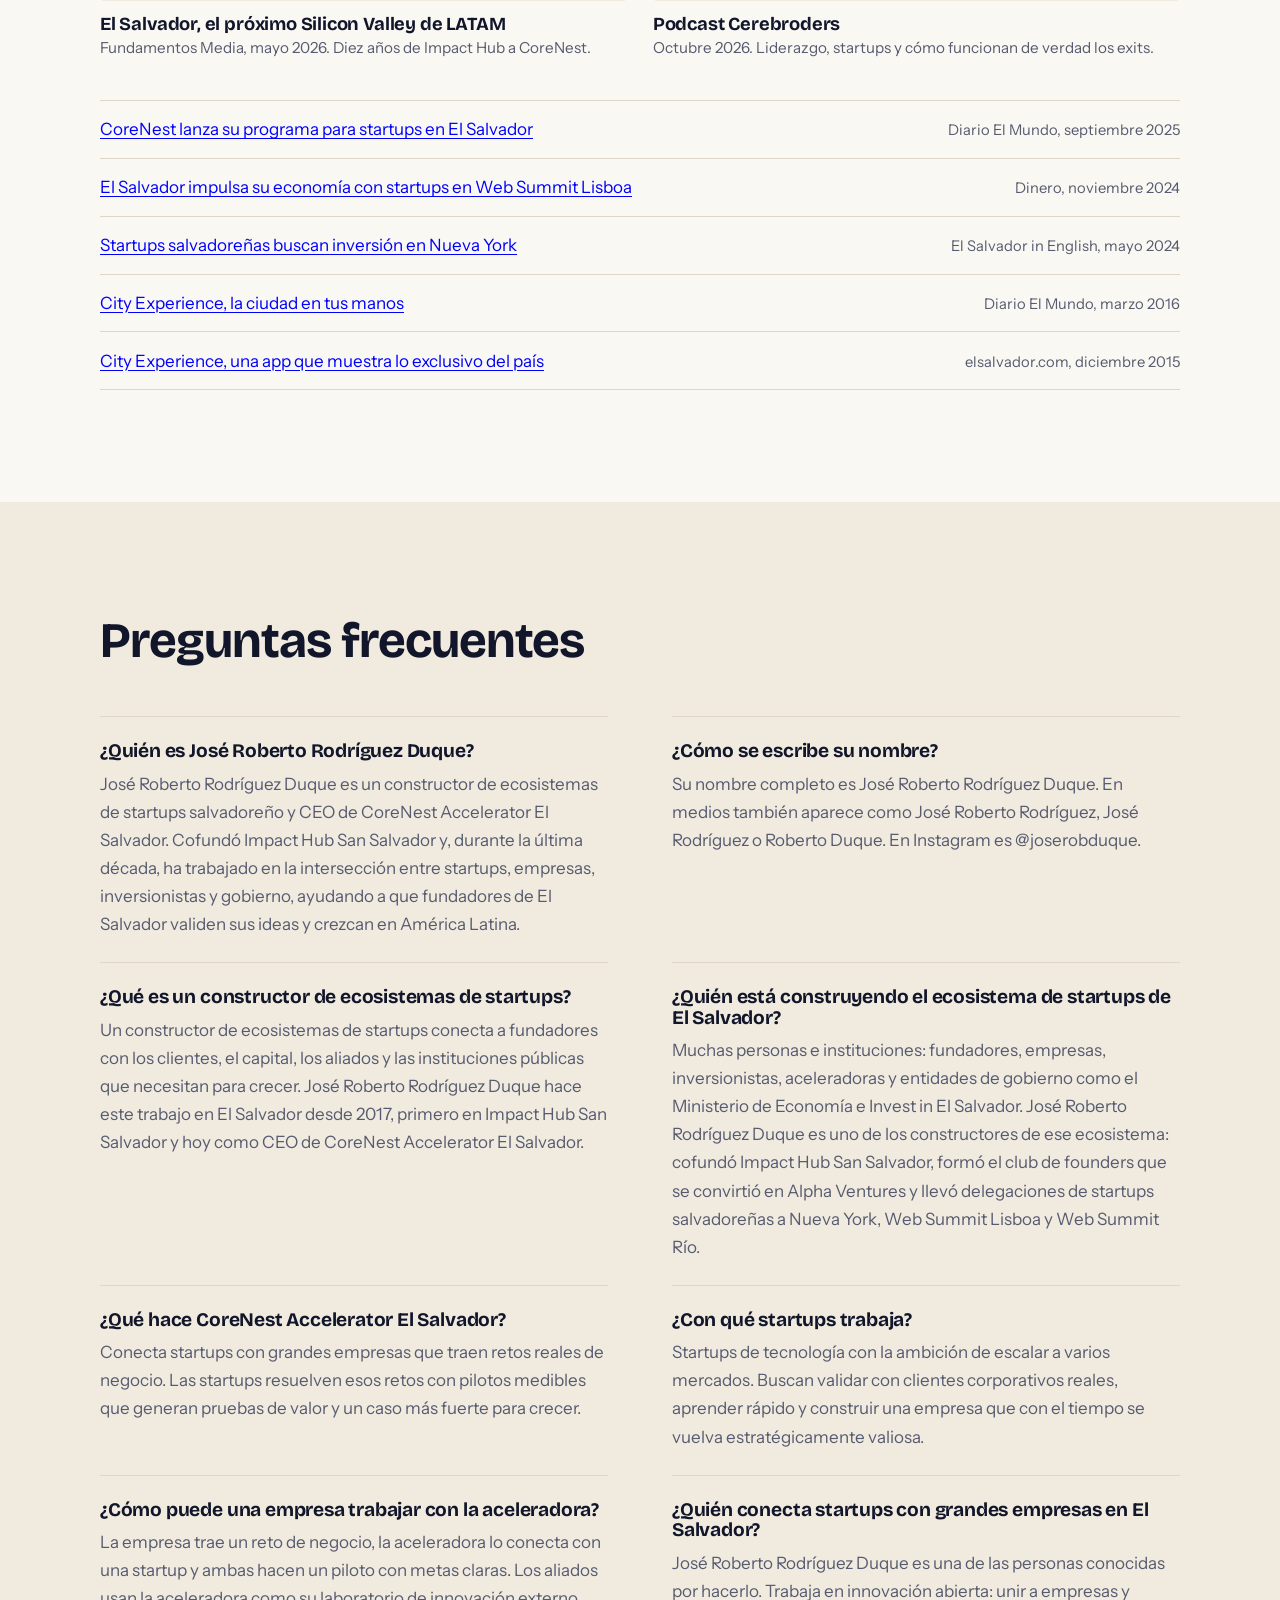
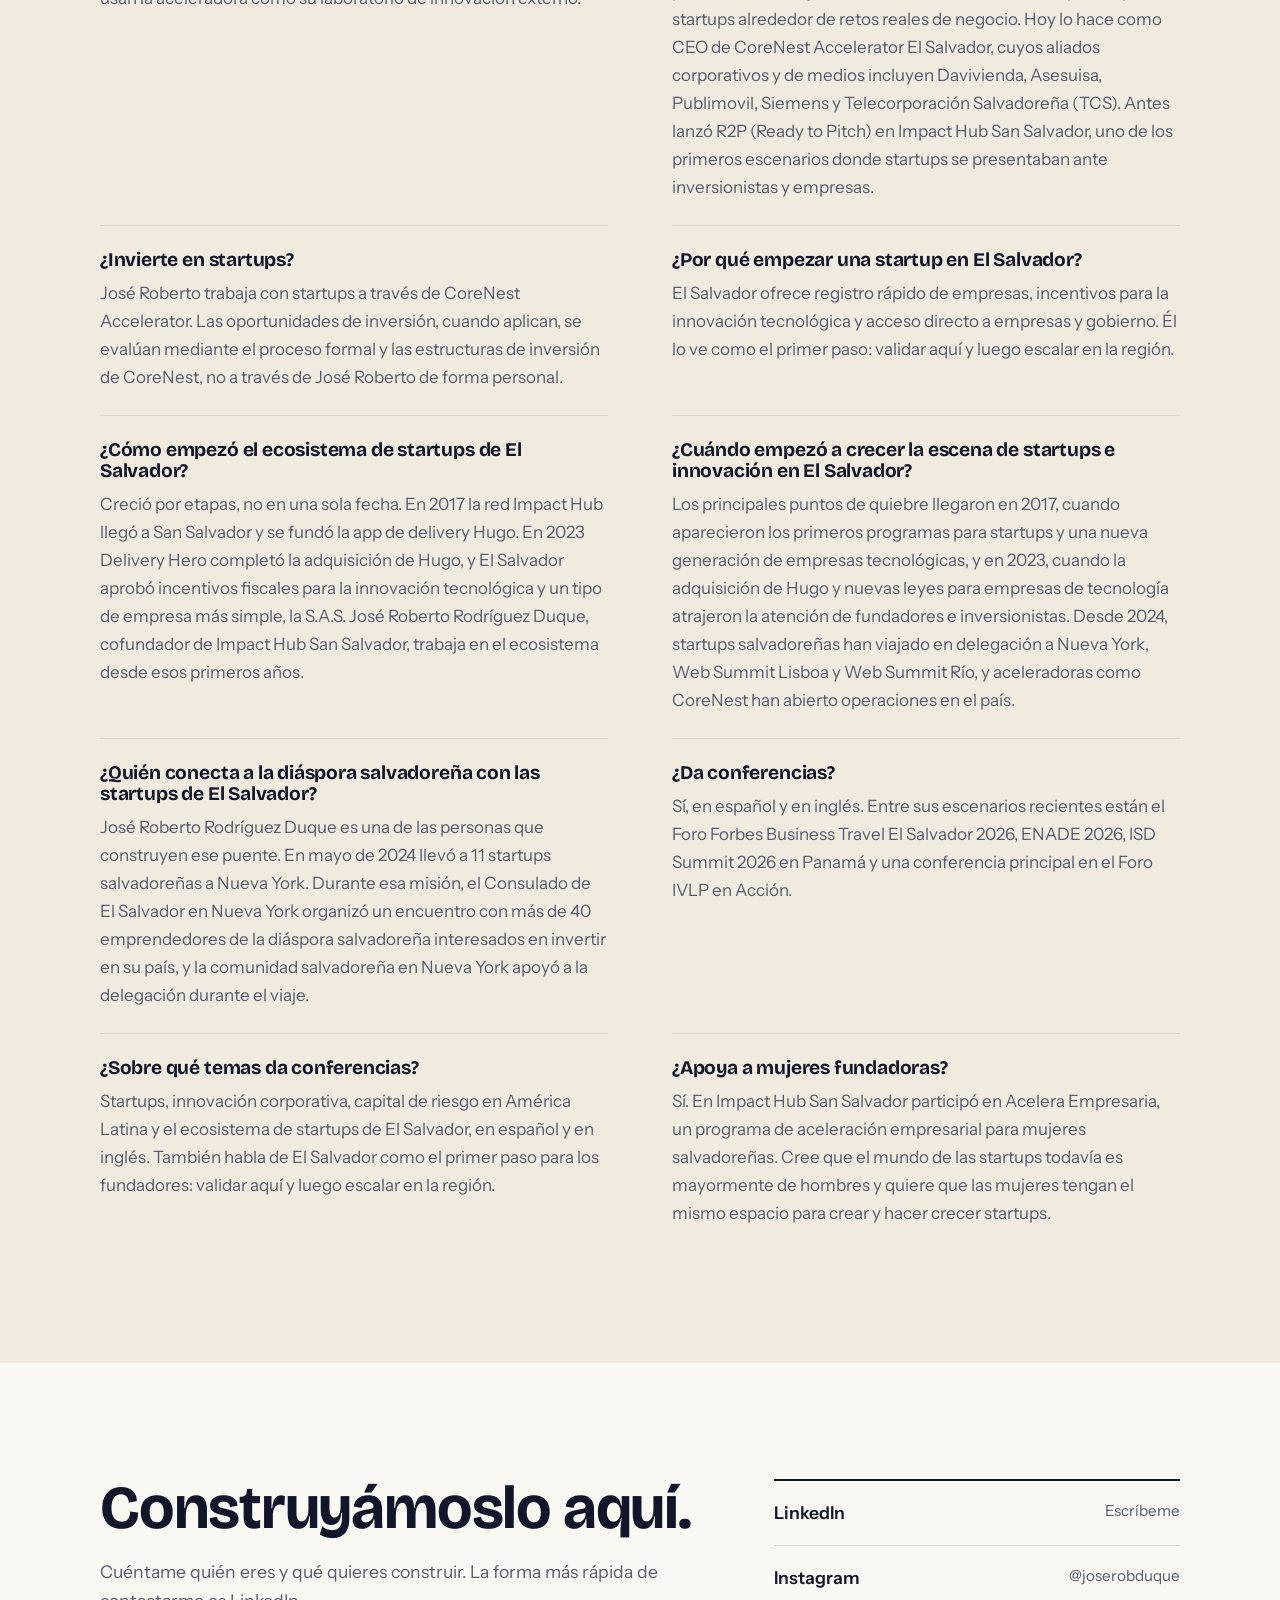
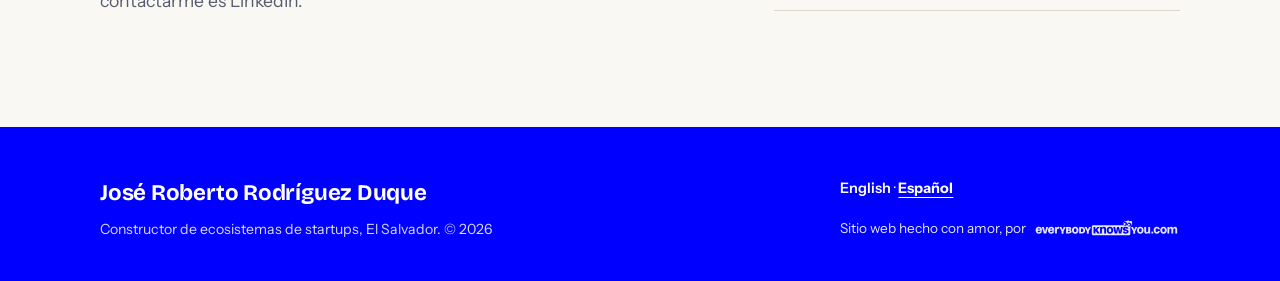
==== commit 10509ba0: "Update MAYNDS stage text Co-Authored-By: Claude Opus 5.5 <noreply@anthropic.com> Claude-Session: htt" ====
--- a/es/index.html
+++ b/es/index.html
@@ -669,7 +669,8 @@
         <time>2017</time>
         <div>
           <h3>Escuchar al mercado</h3>
-          <p>Pivoteamos City Experience hacia Sayhello, una agencia digital, y la hicimos crecer durante ocho años. La vendimos en 2025 y hoy es MAYNDS.</p>
+          <p>Empezamos con City Experience, creando experiencias en la ciudad. El mercado nos dijo que lo que más valoraba era cómo contábamos las cosas, así que pivoteamos hacia Sayhello, una agencia digital que crecimos durante ocho años. En 2025 la vendimos. Hoy es MAYNDS.</p>
+          <p>MAYNDS es lo que aprendimos en todo ese camino. La agencia que crea experiencias, contenidos y comunidades para que las marcas se entiendan, se sientan y se recuerden. Trabajamos con las personas que mueven cada industria (chefs, diseñadores, constructores, emprendedores) para convertir su red y su visión en líderes en sus categorías de negocios.</p>
         </div>
       </li>
       <li>
